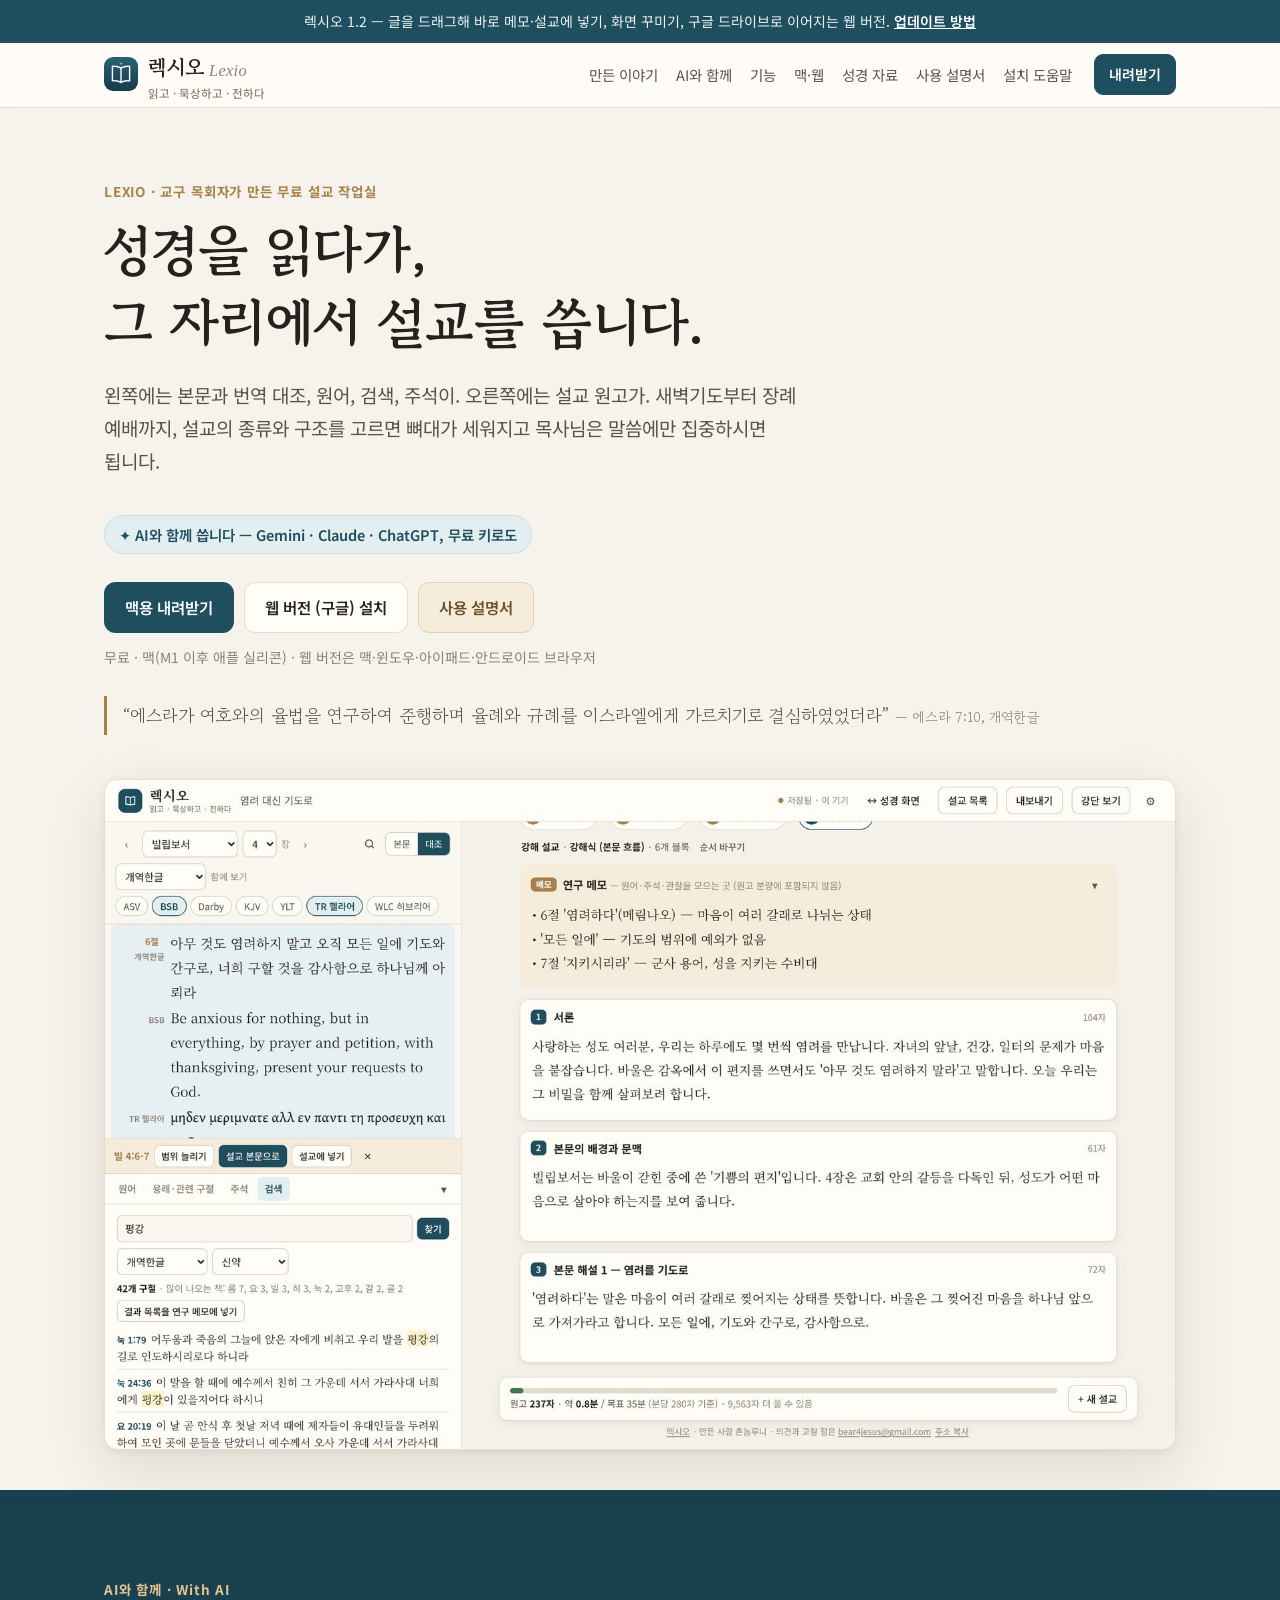
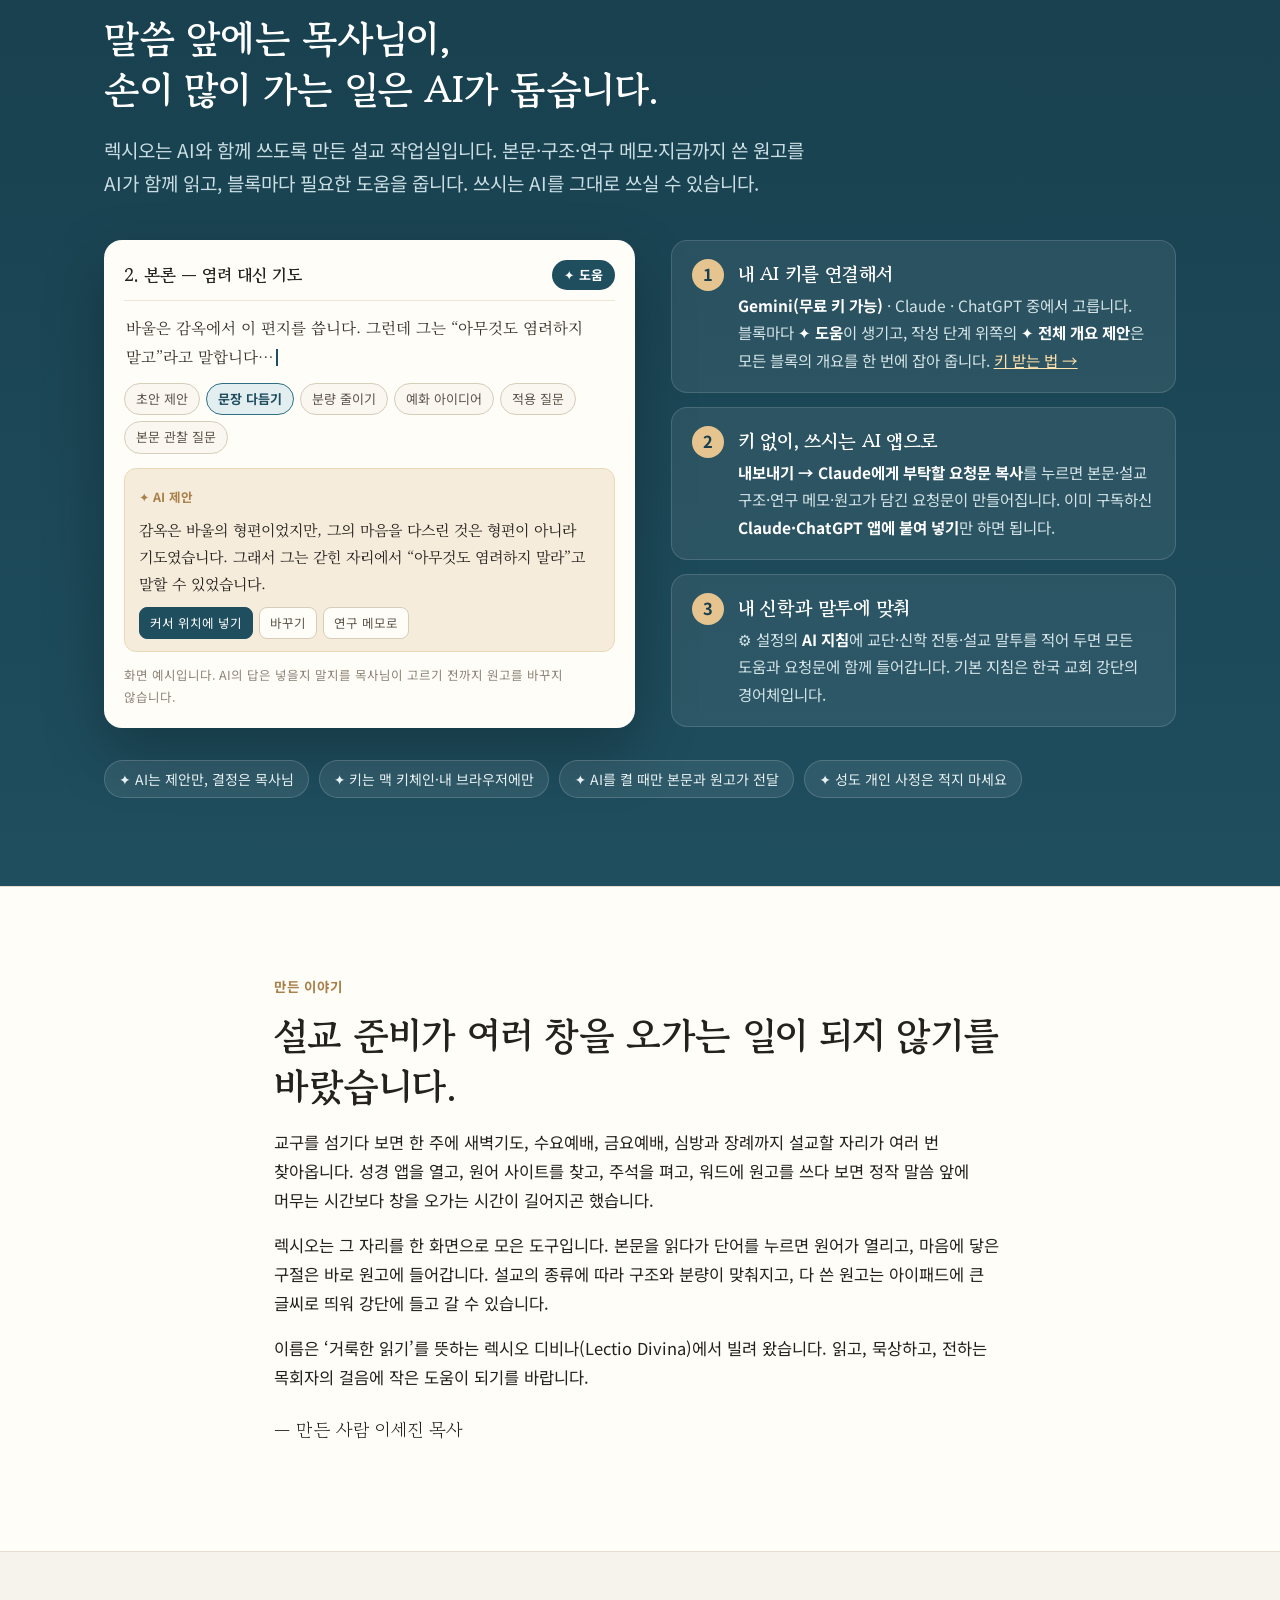
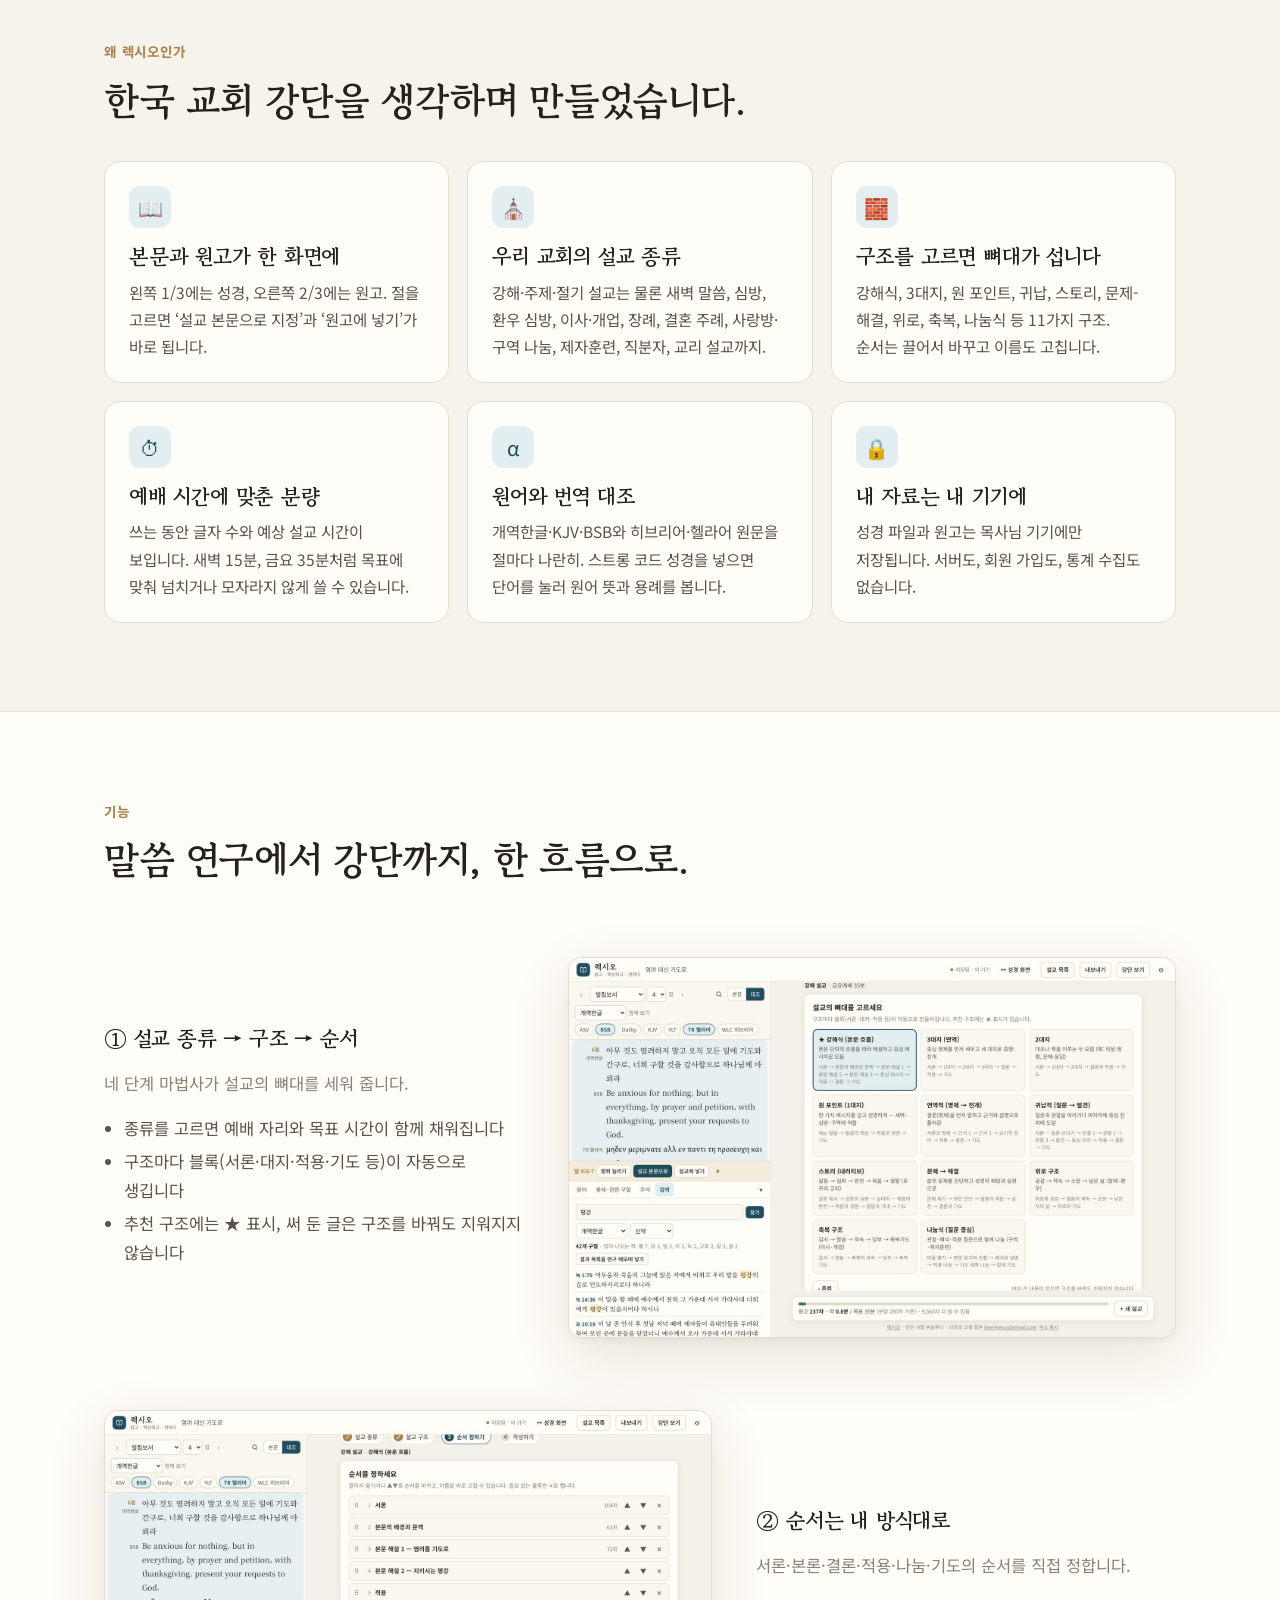
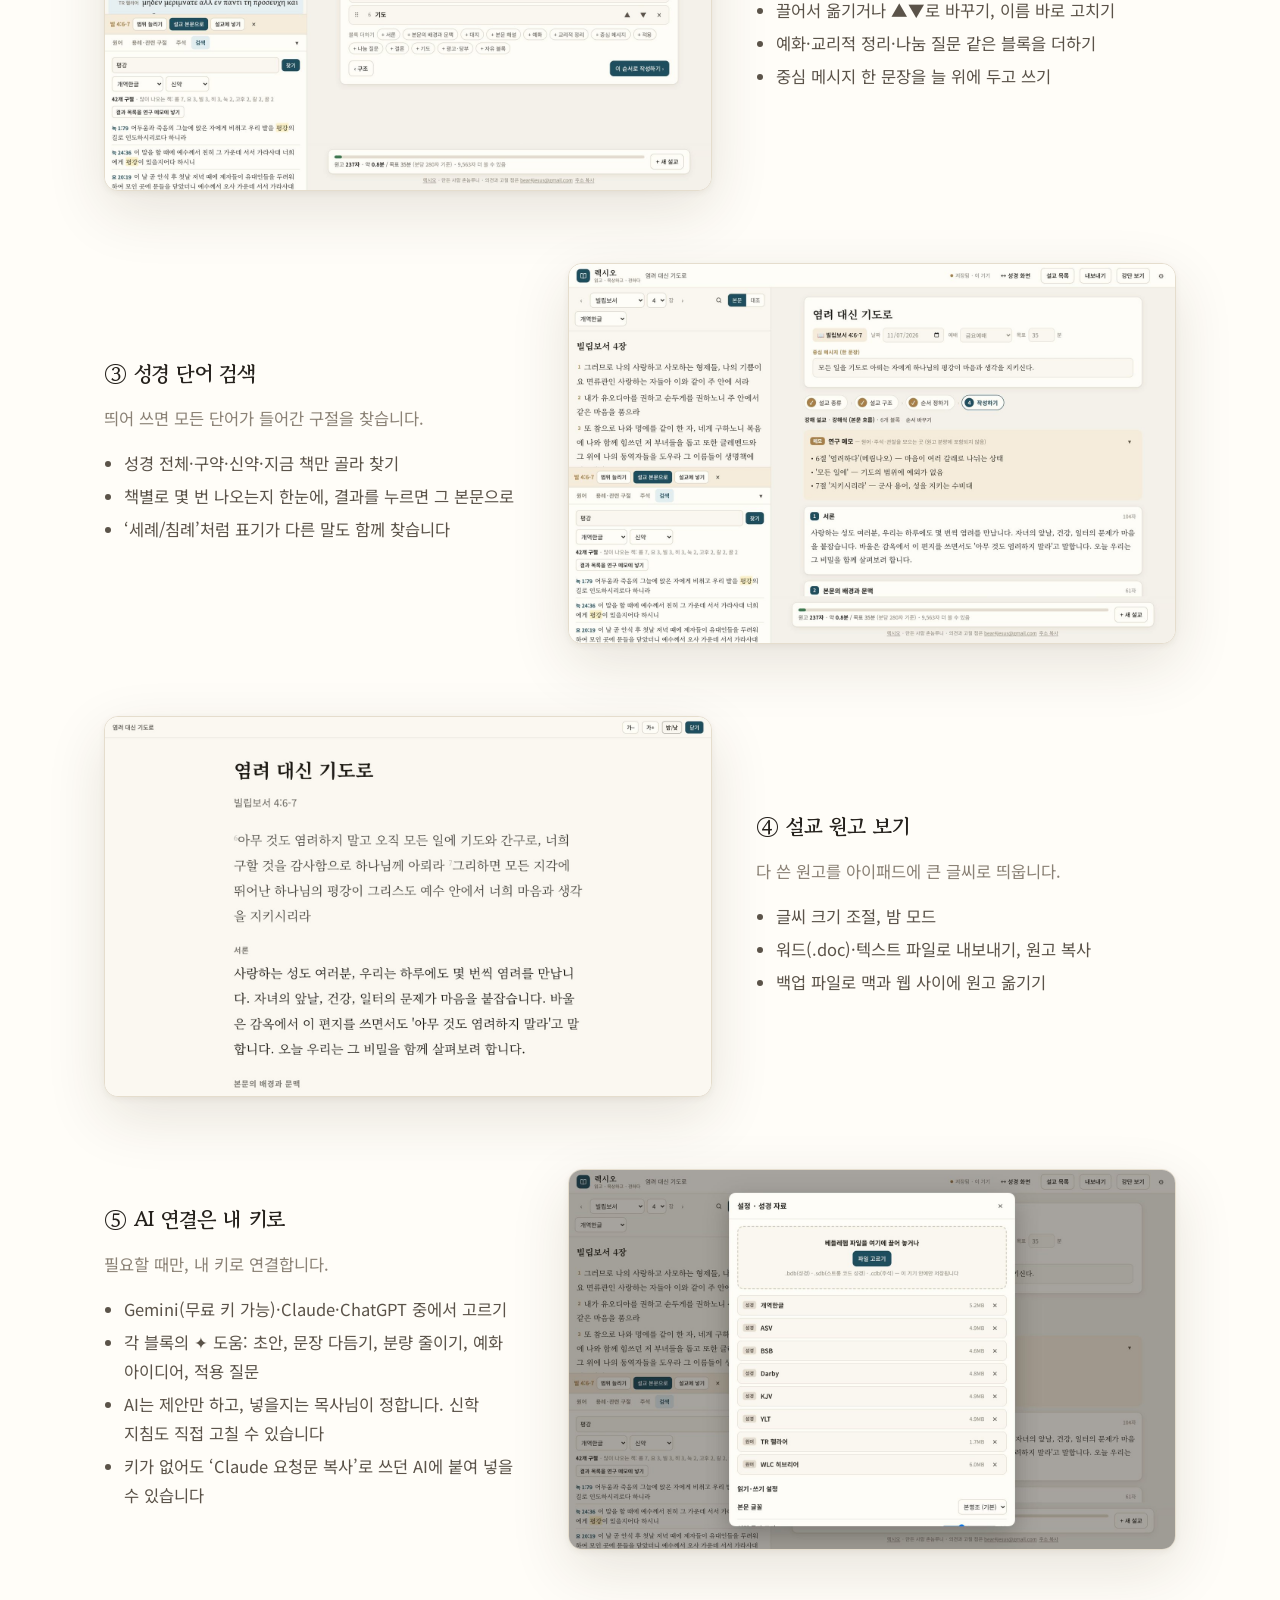
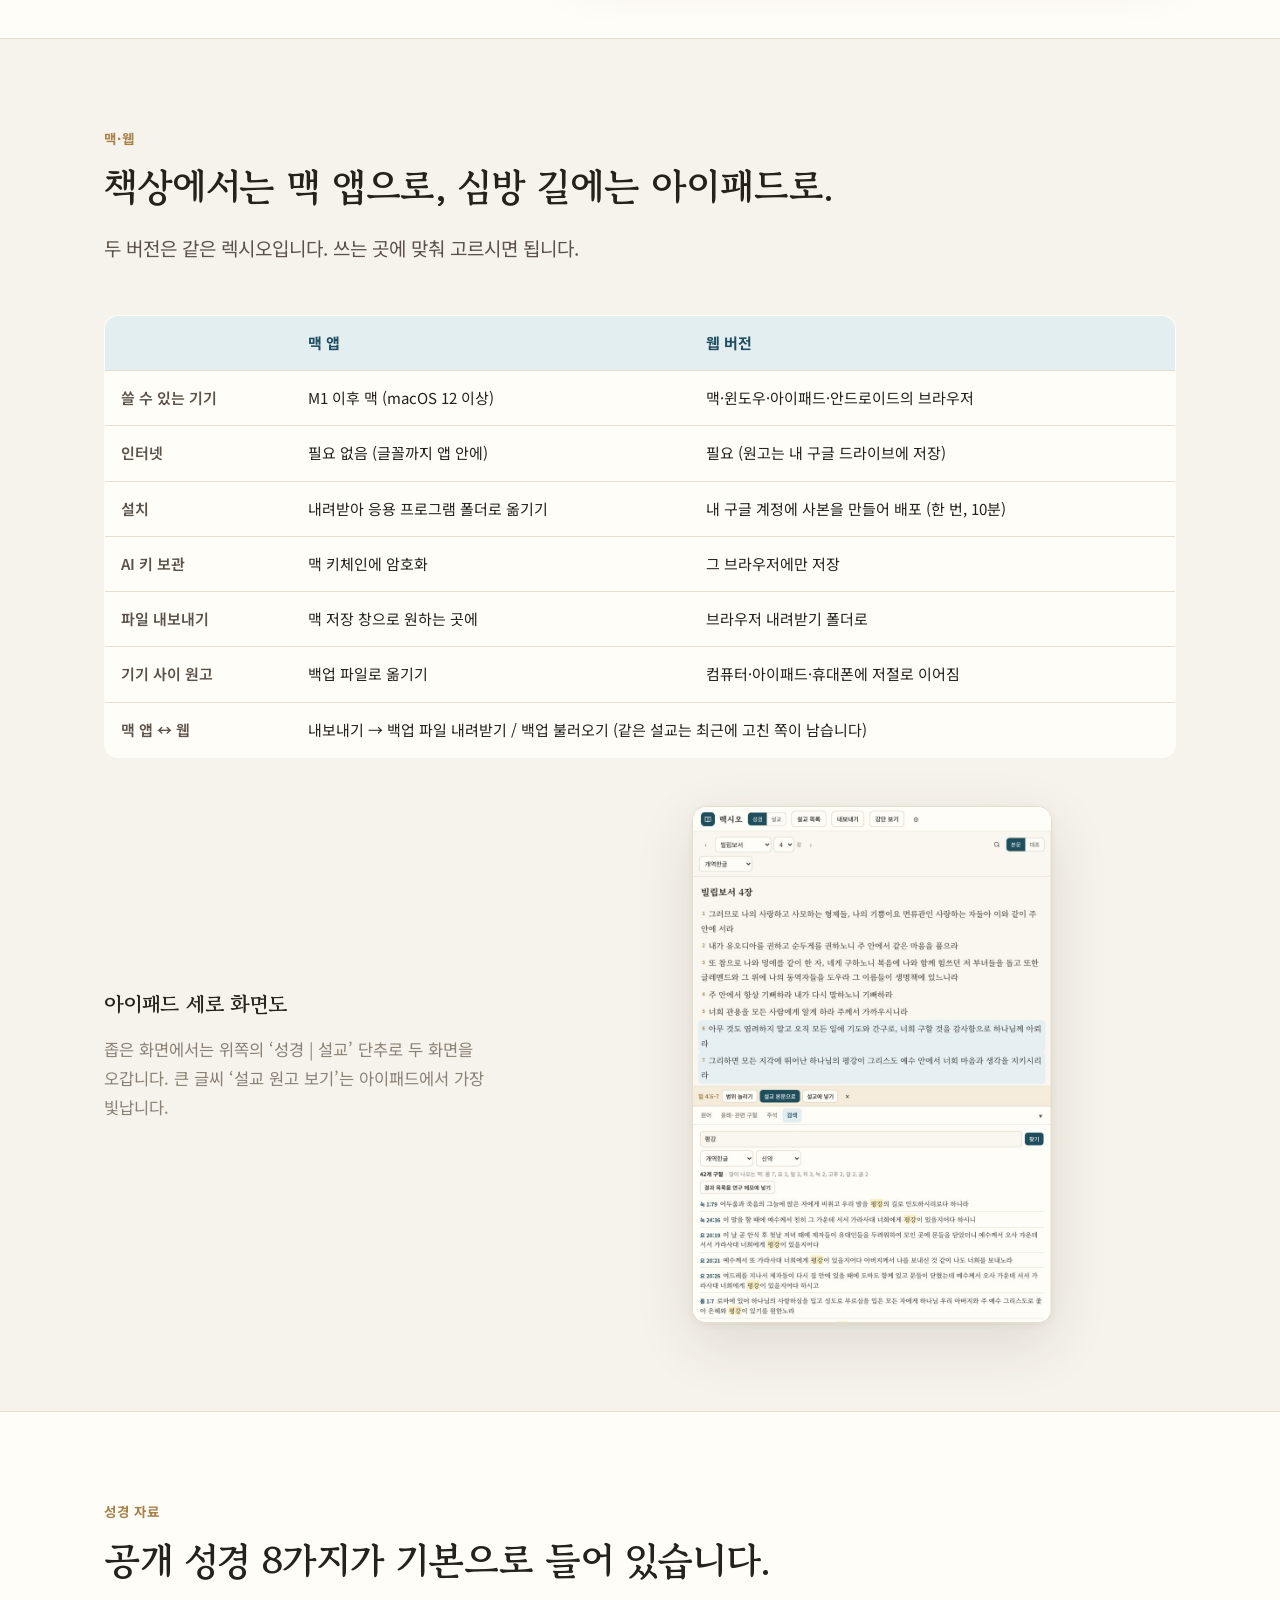
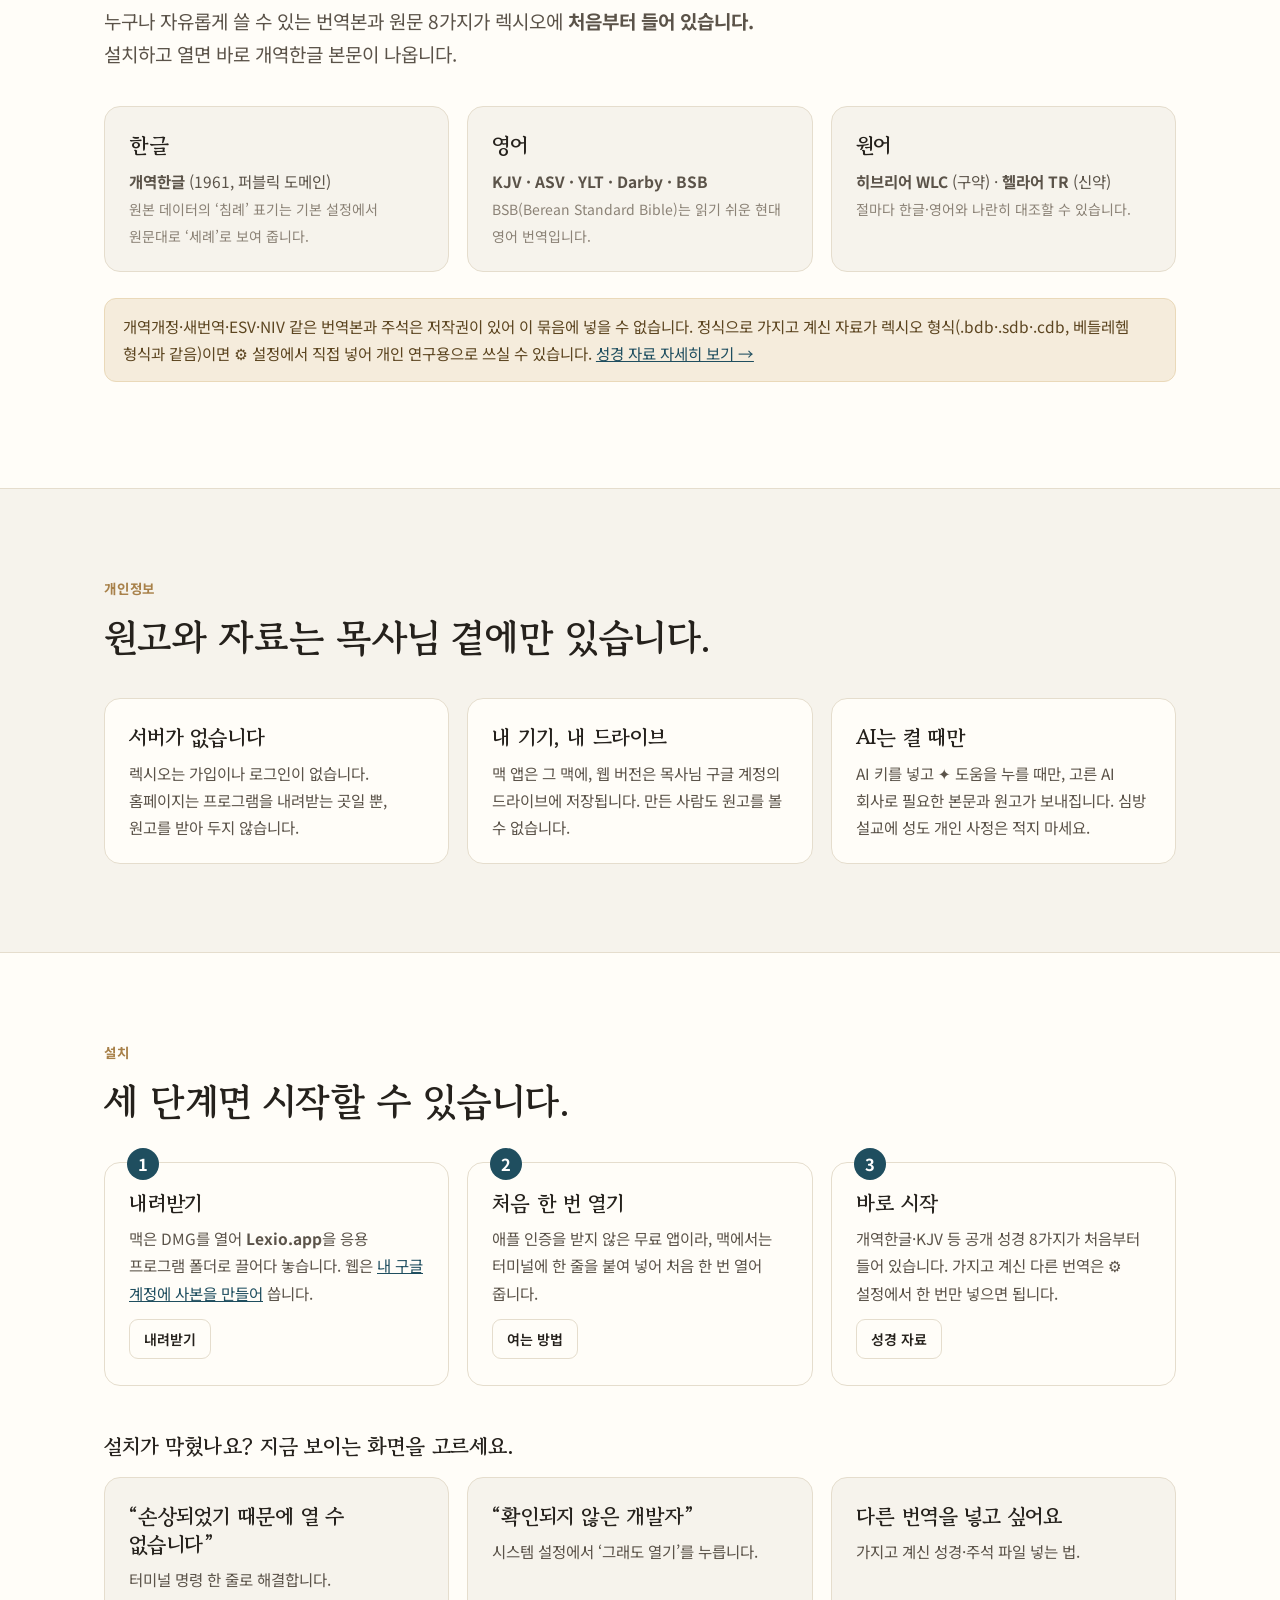
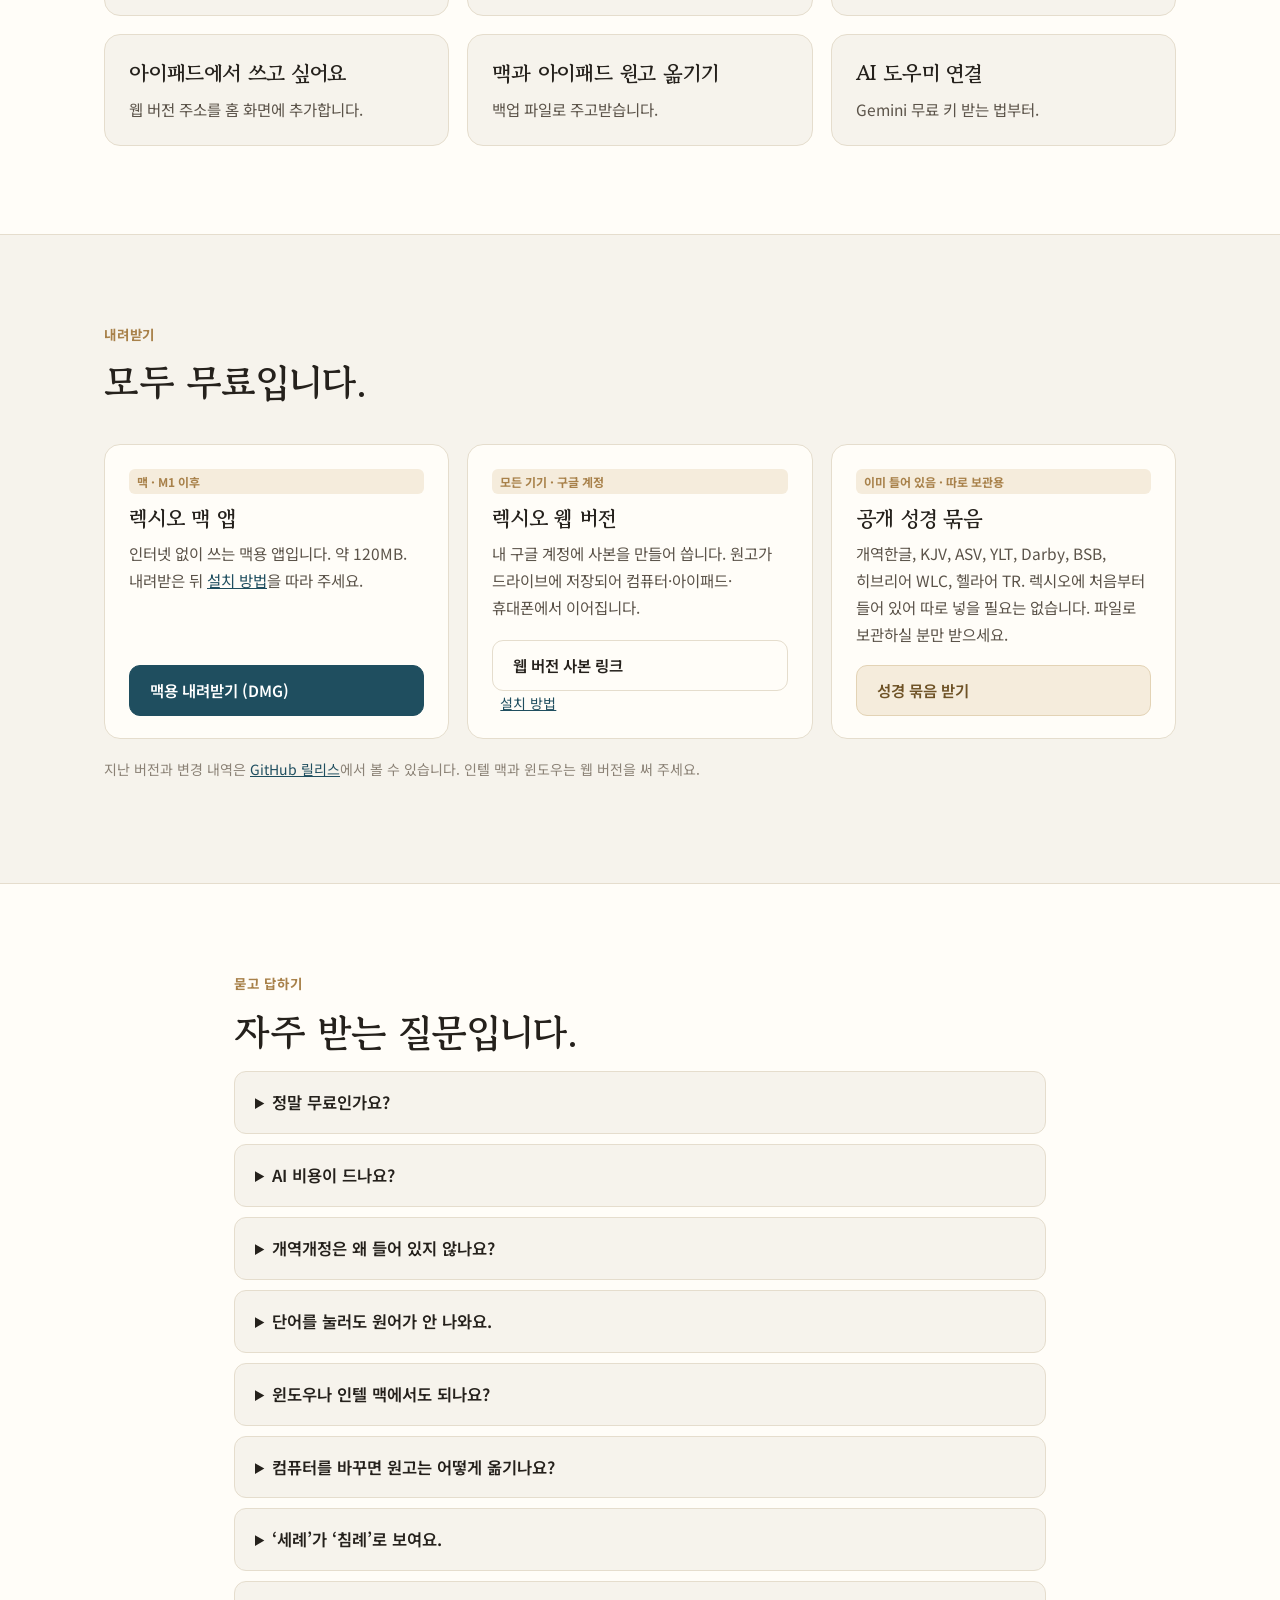
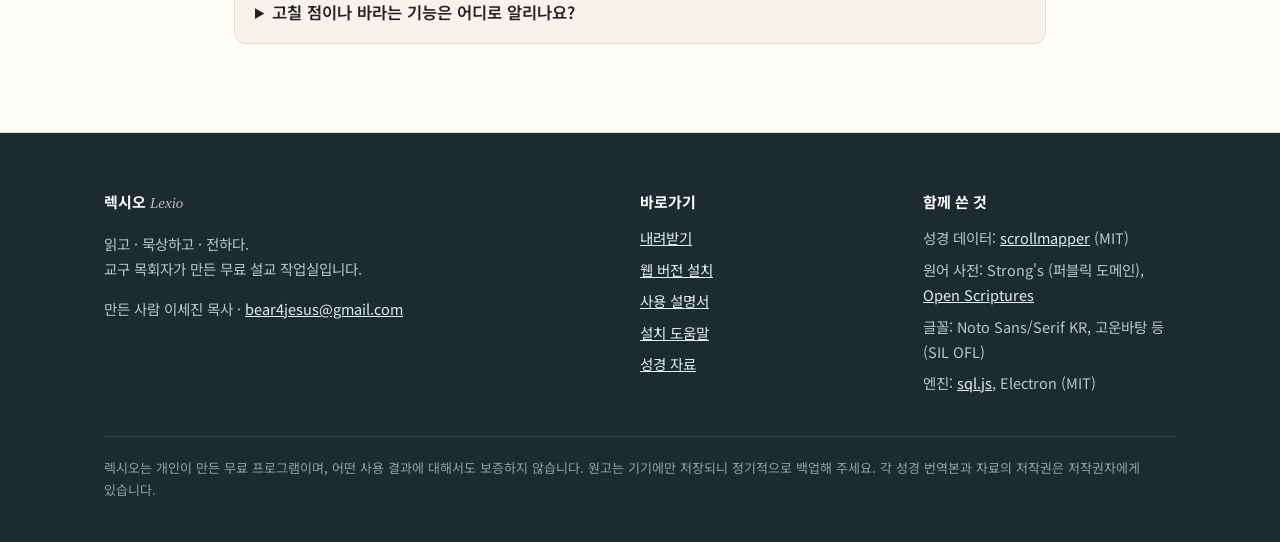
==== index.html @ c7744c56 "Add files via upload" ====
<!DOCTYPE html>
<html lang="ko">
<head>
<meta charset="utf-8">
<meta name="viewport" content="width=device-width, initial-scale=1">
<title>렉시오 Lexio — 성경을 읽다가, 그 자리에서 설교를 씁니다</title>
<meta name="description" content="렉시오(Lexio) — 한국 목회자를 위한 무료 AI 설교 작업실. AI 도우미(Gemini·Claude·ChatGPT)와 함께, 성경 본문·번역 대조·원어·검색 옆에서 설교 종류와 구조를 골라 원고를 씁니다. 맥 앱과 웹 버전.">
<meta name="theme-color" content="#1f4e5f">
<meta property="og:title" content="렉시오 Lexio — AI와 함께 쓰는 설교 작업실">
<meta property="og:description" content="성경을 읽다가, 그 자리에서 설교를 씁니다. 교구 목회자가 만든 무료 설교 준비 도구.">
<meta property="og:image" content="assets/main.jpg">
<link rel="icon" href="assets/favicon.png">
<link rel="apple-touch-icon" href="assets/icon-180.png">
<link rel="preconnect" href="https://fonts.googleapis.com"><link rel="preconnect" href="https://fonts.gstatic.com" crossorigin>
<link href="https://fonts.googleapis.com/css2?family=Noto+Sans+KR:wght@400;500;600;700&family=Gowun+Batang:wght@400;700&family=Noto+Serif+KR:wght@500;700&display=swap" rel="stylesheet">
<link rel="stylesheet" href="style.css">
</head>
<body>
<a class="skip" href="#main">본문으로 건너뛰기</a>
<div class="notice">렉시오 1.2 — 글을 드래그해 바로 메모·설교에 넣기, 화면 꾸미기, 구글 드라이브로 이어지는 웹 버전. <a href="install.html#update">업데이트 방법</a></div>
<header class="top"><div class="wrap">
  <a class="logo" href="#top"><img src="assets/icon.png" alt=""><span>렉시오<span class="en">Lexio</span><small>읽고 · 묵상하고 · 전하다</small></span></a>
  <nav class="menu">
    <a href="#story">만든 이야기</a><a href="#ai">AI와 함께</a><a href="#features">기능</a><a href="#where">맥·웹</a><a href="#bible">성경 자료</a><a href="guide.html">사용 설명서</a><a href="install.html">설치 도움말</a>
  </nav>
  <a class="btn sm primary" href="#download">내려받기</a>
</div></header>

<main id="main">
<section class="hero" id="top"><div class="wrap">
  <div class="eyebrow">LEXIO · 교구 목회자가 만든 무료 설교 작업실</div>
  <h1>성경을 읽다가,<br>그 자리에서 설교를 씁니다.</h1>
  <p class="lead">왼쪽에는 본문과 번역 대조, 원어, 검색, 주석이. 오른쪽에는 설교 원고가. 새벽기도부터 장례 예배까지, 설교의 종류와 구조를 고르면 뼈대가 세워지고 목사님은 말씀에만 집중하시면 됩니다.</p>
  <a class="ai-pill" href="#ai">✦ AI와 함께 씁니다 — Gemini · Claude · ChatGPT, 무료 키로도</a>
  <div class="ctas">
    <a class="btn primary" href="#download">맥용 내려받기</a>
    <a class="btn" href="install.html#web">웹 버전 (구글) 설치</a>
    <a class="btn gold" href="guide.html">사용 설명서</a>
  </div>
  <div class="meta">무료 · 맥(M1 이후 애플 실리콘) · 웹 버전은 맥·윈도우·아이패드·안드로이드 브라우저</div>
  <p class="verse">“에스라가 여호와의 율법을 연구하여 준행하며 율례와 규례를 이스라엘에게 가르치기로 결심하였었더라” <span class="muted small">— 에스라 7:10, 개역한글</span></p>
  <div class="shot"><img src="assets/main.jpg" alt="렉시오 화면: 왼쪽에 빌립보서 4장 개역한글·BSB·헬라어 대조와 검색 결과, 오른쪽에 설교 원고 블록" loading="eager"></div>
</div></section>


<section class="aiband" id="ai"><div class="wrap">
  <div class="eyebrow">AI와 함께 · With AI</div>
  <h2>말씀 앞에는 목사님이,<br>손이 많이 가는 일은 AI가 돕습니다.</h2>
  <p class="lead">렉시오는 AI와 함께 쓰도록 만든 설교 작업실입니다. 본문·구조·연구 메모·지금까지 쓴 원고를 AI가 함께 읽고, 블록마다 필요한 도움을 줍니다. 쓰시는 AI를 그대로 쓰실 수 있습니다.</p>

  <div class="ai-grid">
    <div class="ai-mock" role="img" aria-label="화면 예시: 원고 블록의 ✦ 도움 메뉴와 AI 제안 상자">
      <div class="am-head"><b>2. 본론 — 염려 대신 기도</b><span class="am-help">✦ 도움</span></div>
      <div class="am-text">바울은 감옥에서 이 편지를 씁니다. 그런데 그는 “아무것도 염려하지 말고”라고 말합니다…<span class="am-caret"></span></div>
      <div class="am-chips"><span>초안 제안</span><span class="on">문장 다듬기</span><span>분량 줄이기</span><span>예화 아이디어</span><span>적용 질문</span><span>본문 관찰 질문</span></div>
      <div class="am-answer"><small>✦ AI 제안</small>
        <p>감옥은 바울의 형편이었지만, 그의 마음을 다스린 것은 형편이 아니라 기도였습니다. 그래서 그는 갇힌 자리에서 “아무것도 염려하지 말라”고 말할 수 있었습니다.</p>
        <div class="am-btns"><span class="pri">커서 위치에 넣기</span><span>바꾸기</span><span>연구 메모로</span></div></div>
      <p class="am-note">화면 예시입니다. AI의 답은 넣을지 말지를 목사님이 고르기 전까지 원고를 바꾸지 않습니다.</p>
    </div>
    <div class="ai-ways">
      <div class="ai-way"><span class="num">1</span><div><h3>내 AI 키를 연결해서</h3><p><b>Gemini(무료 키 가능)</b> · Claude · ChatGPT 중에서 고릅니다. 블록마다 <b>✦ 도움</b>이 생기고, 작성 단계 위쪽의 <b>✦ 전체 개요 제안</b>은 모든 블록의 개요를 한 번에 잡아 줍니다. <a href="install.html#ai">키 받는 법 →</a></p></div></div>
      <div class="ai-way"><span class="num">2</span><div><h3>키 없이, 쓰시는 AI 앱으로</h3><p><b>내보내기 → Claude에게 부탁할 요청문 복사</b>를 누르면 본문·설교 구조·연구 메모·원고가 담긴 요청문이 만들어집니다. 이미 구독하신 <b>Claude·ChatGPT 앱에 붙여 넣기</b>만 하면 됩니다.</p></div></div>
      <div class="ai-way"><span class="num">3</span><div><h3>내 신학과 말투에 맞춰</h3><p>⚙ 설정의 <b>AI 지침</b>에 교단·신학 전통·설교 말투를 적어 두면 모든 도움과 요청문에 함께 들어갑니다. 기본 지침은 한국 교회 강단의 경어체입니다.</p></div></div>
    </div>
  </div>
  <div class="ai-rules">
    <span>✦ AI는 제안만, 결정은 목사님</span><span>✦ 키는 맥 키체인·내 브라우저에만</span><span>✦ AI를 켤 때만 본문과 원고가 전달</span><span>✦ 성도 개인 사정은 적지 마세요</span>
  </div>
</div></section>

<section class="alt" id="story"><div class="wrap" style="max-width:780px">
  <div class="eyebrow">만든 이야기</div>
  <h2>설교 준비가 여러 창을 오가는 일이 되지 않기를 바랐습니다.</h2>
  <p>교구를 섬기다 보면 한 주에 새벽기도, 수요예배, 금요예배, 심방과 장례까지 설교할 자리가 여러 번 찾아옵니다. 성경 앱을 열고, 원어 사이트를 찾고, 주석을 펴고, 워드에 원고를 쓰다 보면 정작 말씀 앞에 머무는 시간보다 창을 오가는 시간이 길어지곤 했습니다.</p>
  <p>렉시오는 그 자리를 한 화면으로 모은 도구입니다. 본문을 읽다가 단어를 누르면 원어가 열리고, 마음에 닿은 구절은 바로 원고에 들어갑니다. 설교의 종류에 따라 구조와 분량이 맞춰지고, 다 쓴 원고는 아이패드에 큰 글씨로 띄워 강단에 들고 갈 수 있습니다.</p>
  <p>이름은 ‘거룩한 읽기’를 뜻하는 렉시오 디비나(Lectio Divina)에서 빌려 왔습니다. 읽고, 묵상하고, 전하는 목회자의 걸음에 작은 도움이 되기를 바랍니다.</p>
  <p style="margin-top:22px;font-family:var(--serif);font-size:18px">— 만든 사람 이세진 목사</p>
</div></section>

<section id="why"><div class="wrap">
  <div class="eyebrow">왜 렉시오인가</div>
  <h2>한국 교회 강단을 생각하며 만들었습니다.</h2>
  <div class="grid">
    <div class="card"><div class="ic">📖</div><h3>본문과 원고가 한 화면에</h3><p>왼쪽 1/3에는 성경, 오른쪽 2/3에는 원고. 절을 고르면 ‘설교 본문으로 지정’과 ‘원고에 넣기’가 바로 됩니다.</p></div>
    <div class="card"><div class="ic">⛪</div><h3>우리 교회의 설교 종류</h3><p>강해·주제·절기 설교는 물론 새벽 말씀, 심방, 환우 심방, 이사·개업, 장례, 결혼 주례, 사랑방·구역 나눔, 제자훈련, 직분자, 교리 설교까지.</p></div>
    <div class="card"><div class="ic">🧱</div><h3>구조를 고르면 뼈대가 섭니다</h3><p>강해식, 3대지, 원 포인트, 귀납, 스토리, 문제-해결, 위로, 축복, 나눔식 등 11가지 구조. 순서는 끌어서 바꾸고 이름도 고칩니다.</p></div>
    <div class="card"><div class="ic">⏱</div><h3>예배 시간에 맞춘 분량</h3><p>쓰는 동안 글자 수와 예상 설교 시간이 보입니다. 새벽 15분, 금요 35분처럼 목표에 맞춰 넘치거나 모자라지 않게 쓸 수 있습니다.</p></div>
    <div class="card"><div class="ic">α</div><h3>원어와 번역 대조</h3><p>개역한글·KJV·BSB와 히브리어·헬라어 원문을 절마다 나란히. 스트롱 코드 성경을 넣으면 단어를 눌러 원어 뜻과 용례를 봅니다.</p></div>
    <div class="card"><div class="ic">🔒</div><h3>내 자료는 내 기기에</h3><p>성경 파일과 원고는 목사님 기기에만 저장됩니다. 서버도, 회원 가입도, 통계 수집도 없습니다.</p></div>
  </div>
</div></section>

<section class="alt" id="features"><div class="wrap">
  <div class="eyebrow">기능</div>
  <h2>말씀 연구에서 강단까지, 한 흐름으로.</h2>

  <div class="feature">
    <div class="txt"><h3>① 설교 종류 → 구조 → 순서</h3>
      <p class="muted">네 단계 마법사가 설교의 뼈대를 세워 줍니다.</p>
      <ul><li>종류를 고르면 예배 자리와 목표 시간이 함께 채워집니다</li><li>구조마다 블록(서론·대지·적용·기도 등)이 자동으로 생깁니다</li><li>추천 구조에는 ★ 표시, 써 둔 글은 구조를 바꿔도 지워지지 않습니다</li></ul></div>
    <div class="shot"><img src="assets/wizard.jpg" alt="설교 구조 고르기 화면" loading="lazy"></div>
  </div>

  <div class="feature rev">
    <div class="txt"><h3>② 순서는 내 방식대로</h3>
      <p class="muted">서론·본론·결론·적용·나눔·기도의 순서를 직접 정합니다.</p>
      <ul><li>끌어서 옮기거나 ▲▼로 바꾸기, 이름 바로 고치기</li><li>예화·교리적 정리·나눔 질문 같은 블록을 더하기</li><li>중심 메시지 한 문장을 늘 위에 두고 쓰기</li></ul></div>
    <div class="shot"><img src="assets/order.jpg" alt="설교 순서 정하기 화면" loading="lazy"></div>
  </div>

  <div class="feature">
    <div class="txt"><h3>③ 성경 단어 검색</h3>
      <p class="muted">띄어 쓰면 모든 단어가 들어간 구절을 찾습니다.</p>
      <ul><li>성경 전체·구약·신약·지금 책만 골라 찾기</li><li>책별로 몇 번 나오는지 한눈에, 결과를 누르면 그 본문으로</li><li>‘세례/침례’처럼 표기가 다른 말도 함께 찾습니다</li></ul></div>
    <div class="shot"><img src="assets/search.jpg" alt="성경 단어 검색 결과" loading="lazy"></div>
  </div>

  <div class="feature rev">
    <div class="txt"><h3>④ 설교 원고 보기</h3>
      <p class="muted">다 쓴 원고를 아이패드에 큰 글씨로 띄웁니다.</p>
      <ul><li>글씨 크기 조절, 밤 모드</li><li>워드(.doc)·텍스트 파일로 내보내기, 원고 복사</li><li>백업 파일로 맥과 웹 사이에 원고 옮기기</li></ul></div>
    <div class="shot"><img src="assets/pulpit.jpg" alt="설교 원고 보기 화면" loading="lazy"></div>
  </div>

  <div class="feature">
    <div class="txt"><h3>⑤ AI 연결은 내 키로</h3>
      <p class="muted">필요할 때만, 내 키로 연결합니다.</p>
      <ul><li>Gemini(무료 키 가능)·Claude·ChatGPT 중에서 고르기</li><li>각 블록의 ✦ 도움: 초안, 문장 다듬기, 분량 줄이기, 예화 아이디어, 적용 질문</li><li>AI는 제안만 하고, 넣을지는 목사님이 정합니다. 신학 지침도 직접 고칠 수 있습니다</li><li>키가 없어도 ‘Claude 요청문 복사’로 쓰던 AI에 붙여 넣을 수 있습니다</li></ul></div>
    <div class="shot"><img src="assets/settings.jpg" alt="설정 화면: 세례/침례 표기, AI 연결" loading="lazy"></div>
  </div>
</div></section>

<section id="where"><div class="wrap">
  <div class="eyebrow">맥·웹</div>
  <h2>책상에서는 맥 앱으로, 심방 길에는 아이패드로.</h2>
  <p class="lead">두 버전은 같은 렉시오입니다. 쓰는 곳에 맞춰 고르시면 됩니다.</p>
  <div class="tablewrap"><table class="cmp">
    <thead><tr><th></th><th>맥 앱</th><th>웹 버전</th></tr></thead>
    <tbody>
      <tr><td>쓸 수 있는 기기</td><td>M1 이후 맥 (macOS 12 이상)</td><td>맥·윈도우·아이패드·안드로이드의 브라우저</td></tr>
      <tr><td>인터넷</td><td>필요 없음 (글꼴까지 앱 안에)</td><td>필요 (원고는 내 구글 드라이브에 저장)</td></tr>
      <tr><td>설치</td><td>내려받아 응용 프로그램 폴더로 옮기기</td><td>내 구글 계정에 사본을 만들어 배포 (한 번, 10분)</td></tr>
      <tr><td>AI 키 보관</td><td>맥 키체인에 암호화</td><td>그 브라우저에만 저장</td></tr>
      <tr><td>파일 내보내기</td><td>맥 저장 창으로 원하는 곳에</td><td>브라우저 내려받기 폴더로</td></tr>
      <tr><td>기기 사이 원고</td><td>백업 파일로 옮기기</td><td>컴퓨터·아이패드·휴대폰에 저절로 이어짐</td></tr>
      <tr><td>맥 앱 ↔ 웹</td><td colspan="2">내보내기 → 백업 파일 내려받기 / 백업 불러오기 (같은 설교는 최근에 고친 쪽이 남습니다)</td></tr>
    </tbody>
  </table></div>
  <div class="feature" style="margin-top:48px">
    <div class="txt"><h3>아이패드 세로 화면도</h3><p class="muted">좁은 화면에서는 위쪽의 ‘성경 | 설교’ 단추로 두 화면을 오갑니다. 큰 글씨 ‘설교 원고 보기’는 아이패드에서 가장 빛납니다.</p></div>
    <div class="shot" style="max-width:360px;justify-self:center"><img src="assets/ipad.jpg" alt="아이패드 세로 화면" loading="lazy"></div>
  </div>
</div></section>

<section class="alt" id="bible"><div class="wrap">
  <div class="eyebrow">성경 자료</div>
  <h2>공개 성경 8가지가 기본으로 들어 있습니다.</h2>
  <p class="lead">누구나 자유롭게 쓸 수 있는 번역본과 원문 8가지가 렉시오에 <b>처음부터 들어 있습니다.</b> 설치하고 열면 바로 개역한글 본문이 나옵니다.</p>
  <div class="grid">
    <div class="card"><h3>한글</h3><p><b>개역한글</b> (1961, 퍼블릭 도메인)<br><span class="small muted">원본 데이터의 ‘침례’ 표기는 기본 설정에서 원문대로 ‘세례’로 보여 줍니다.</span></p></div>
    <div class="card"><h3>영어</h3><p><b>KJV · ASV · YLT · Darby · BSB</b><br><span class="small muted">BSB(Berean Standard Bible)는 읽기 쉬운 현대 영어 번역입니다.</span></p></div>
    <div class="card"><h3>원어</h3><p><b>히브리어 WLC</b> (구약) · <b>헬라어 TR</b> (신약)<br><span class="small muted">절마다 한글·영어와 나란히 대조할 수 있습니다.</span></p></div>
  </div>
  <div class="box" style="margin-top:26px">개역개정·새번역·ESV·NIV 같은 번역본과 주석은 저작권이 있어 이 묶음에 넣을 수 없습니다. 정식으로 가지고 계신 자료가 렉시오 형식(.bdb·.sdb·.cdb, 베들레헴 형식과 같음)이면 ⚙︎ 설정에서 직접 넣어 개인 연구용으로 쓰실 수 있습니다. <a href="bible.html">성경 자료 자세히 보기 →</a></div>
</div></section>

<section id="privacy"><div class="wrap">
  <div class="eyebrow">개인정보</div>
  <h2>원고와 자료는 목사님 곁에만 있습니다.</h2>
  <div class="grid">
    <div class="card"><h3>서버가 없습니다</h3><p>렉시오는 가입이나 로그인이 없습니다. 홈페이지는 프로그램을 내려받는 곳일 뿐, 원고를 받아 두지 않습니다.</p></div>
    <div class="card"><h3>내 기기, 내 드라이브</h3><p>맥 앱은 그 맥에, 웹 버전은 목사님 구글 계정의 드라이브에 저장됩니다. 만든 사람도 원고를 볼 수 없습니다.</p></div>
    <div class="card"><h3>AI는 켤 때만</h3><p>AI 키를 넣고 ✦ 도움을 누를 때만, 고른 AI 회사로 필요한 본문과 원고가 보내집니다. 심방 설교에 성도 개인 사정은 적지 마세요.</p></div>
  </div>
</div></section>

<section class="alt" id="install"><div class="wrap">
  <div class="eyebrow">설치</div>
  <h2>세 단계면 시작할 수 있습니다.</h2>
  <div class="steps">
    <div class="step"><h3>내려받기</h3><p>맥은 DMG를 열어 <b>Lexio.app</b>을 응용 프로그램 폴더로 끌어다 놓습니다. 웹은 <a href="install.html#web">내 구글 계정에 사본을 만들어</a> 씁니다.</p><a class="btn sm" href="#download">내려받기</a></div>
    <div class="step"><h3>처음 한 번 열기</h3><p>애플 인증을 받지 않은 무료 앱이라, 맥에서는 터미널에 한 줄을 붙여 넣어 처음 한 번 열어 줍니다.</p><a class="btn sm" href="install.html#mac-open">여는 방법</a></div>
    <div class="step"><h3>바로 시작</h3><p>개역한글·KJV 등 공개 성경 8가지가 처음부터 들어 있습니다. 가지고 계신 다른 번역은 ⚙ 설정에서 한 번만 넣으면 됩니다.</p><a class="btn sm" href="install.html#first">성경 자료</a></div>
  </div>
  <h3 style="margin-top:46px">설치가 막혔나요? 지금 보이는 화면을 고르세요.</h3>
  <div class="grid" style="margin-top:16px">
    <a class="card" href="install.html#mac-damaged" style="text-decoration:none;color:inherit"><h3>“손상되었기 때문에 열 수 없습니다”</h3><p>터미널 명령 한 줄로 해결합니다.</p></a>
    <a class="card" href="install.html#mac-open" style="text-decoration:none;color:inherit"><h3>“확인되지 않은 개발자”</h3><p>시스템 설정에서 ‘그래도 열기’를 누릅니다.</p></a>
    <a class="card" href="install.html#first" style="text-decoration:none;color:inherit"><h3>다른 번역을 넣고 싶어요</h3><p>가지고 계신 성경·주석 파일 넣는 법.</p></a>
    <a class="card" href="install.html#ipad" style="text-decoration:none;color:inherit"><h3>아이패드에서 쓰고 싶어요</h3><p>웹 버전 주소를 홈 화면에 추가합니다.</p></a>
    <a class="card" href="install.html#move" style="text-decoration:none;color:inherit"><h3>맥과 아이패드 원고 옮기기</h3><p>백업 파일로 주고받습니다.</p></a>
    <a class="card" href="install.html#ai" style="text-decoration:none;color:inherit"><h3>AI 도우미 연결</h3><p>Gemini 무료 키 받는 법부터.</p></a>
  </div>
</div></section>

<section id="download"><div class="wrap">
  <div class="eyebrow">내려받기</div>
  <h2>모두 무료입니다.</h2>
  <div class="dl">
    <div class="card"><span class="tag">맥 · M1 이후</span><h3>렉시오 맥 앱</h3><p>인터넷 없이 쓰는 맥용 앱입니다. 약 120MB. 내려받은 뒤 <a href="install.html#mac">설치 방법</a>을 따라 주세요.</p><a class="btn primary" href="https://github.com/shepherdsdesk/lexio/releases/latest/download/Lexio-AppleSilicon.dmg">맥용 내려받기 (DMG)</a></div>
    <div class="card"><span class="tag">모든 기기 · 구글 계정</span><h3>렉시오 웹 버전</h3><p>내 구글 계정에 사본을 만들어 씁니다. 원고가 드라이브에 저장되어 컴퓨터·아이패드·휴대폰에서 이어집니다.</p><a class="btn" href="#" data-link="webcopy">웹 버전 사본 링크</a> <a class="small" href="install.html#web" style="margin-left:8px">설치 방법</a></div>
    <div class="card"><span class="tag">이미 들어 있음 · 따로 보관용</span><h3>공개 성경 묶음</h3><p>개역한글, KJV, ASV, YLT, Darby, BSB, 히브리어 WLC, 헬라어 TR. 렉시오에 처음부터 들어 있어 따로 넣을 필요는 없습니다. 파일로 보관하실 분만 받으세요.</p><a class="btn gold" href="https://github.com/shepherdsdesk/lexio/releases/latest/download/Lexio-bible-pack.zip">성경 묶음 받기</a></div>
  </div>
  <p class="small muted" style="margin-top:18px">지난 버전과 변경 내역은 <a href="https://github.com/shepherdsdesk/lexio/releases">GitHub 릴리스</a>에서 볼 수 있습니다. 인텔 맥과 윈도우는 웹 버전을 써 주세요.</p>
</div></section>

<section class="alt" id="faq"><div class="wrap" style="max-width:860px">
  <div class="eyebrow">묻고 답하기</div>
  <h2>자주 받는 질문입니다.</h2>
  <details><summary>정말 무료인가요?</summary><p>네. 렉시오와 공개 성경 묶음은 모두 무료입니다. AI 도우미는 선택이며, 유료 AI(Claude·ChatGPT)의 키를 넣으면 그 회사에 쓴 만큼 요금이 나갑니다. Gemini는 무료 키로도 쓸 수 있습니다.</p></details>
  <details><summary>AI 비용이 드나요?</summary><p>렉시오는 무료이고, AI는 고르시는 대로입니다. 구글 <b>Gemini는 무료 키</b>로 쓸 수 있고, Claude·ChatGPT 키는 그 회사에 쓴 만큼 요금이 나갑니다. 키 없이 <b>요청문 복사</b>로 이미 쓰시는 AI 앱(Claude·ChatGPT 구독)에 붙여 넣으셔도 됩니다.</p></details>
  <details><summary>개역개정은 왜 들어 있지 않나요?</summary><p>개역개정·새번역은 대한성서공회가 저작권을 가지고 있어 허락 없이 함께 나눌 수 없습니다. 정식으로 가진 자료가 렉시오 형식이면 직접 넣어 개인 연구용으로 쓰실 수 있습니다. 자세한 내용은 <a href="bible.html">성경 자료</a>를 보세요.</p></details>
  <details><summary>단어를 눌러도 원어가 안 나와요.</summary><p>단어별 원어 연결은 스트롱 코드가 달린 성경 파일(.sdb)이 있어야 됩니다. 공개 묶음에는 아직 들어 있지 않아, 대신 ‘대조’ 보기로 히브리어·헬라어 원문을 절마다 함께 볼 수 있습니다.</p></details>
  <details><summary>윈도우나 인텔 맥에서도 되나요?</summary><p>맥 앱은 M1 이후(애플 실리콘) 맥 전용입니다. 윈도우와 인텔 맥에서는 웹 버전을 크롬이나 엣지로 열어 쓰시면 됩니다.</p></details>
  <details><summary>컴퓨터를 바꾸면 원고는 어떻게 옮기나요?</summary><p>내보내기 → ‘백업 파일 내려받기’로 모든 설교를 파일 하나로 받고, 새 기기에서 ‘백업 불러오기’를 누르면 됩니다. 정기적으로 백업해 두시길 권합니다.</p></details>
  <details><summary>‘세례’가 ‘침례’로 보여요.</summary><p>일부 성경 데이터에 ‘침례’로 적혀 있습니다. ⚙︎ 설정의 ‘세례 / 침례 표기’가 ‘세례 (원문대로)’이면 개역한글·개역개정 등을 원문 표기로 보여 줍니다. 킹흠정역처럼 원래 ‘침례’를 쓰는 번역은 그대로 둡니다.</p></details>
  <details><summary>고칠 점이나 바라는 기능은 어디로 알리나요?</summary><p><a href="mailto:bear4jesus@gmail.com">bear4jesus@gmail.com</a>으로 보내 주세요. 화면 사진을 함께 보내 주시면 큰 도움이 됩니다.</p></details>
</div></section>
</main>

<footer><div class="wrap">
  <div class="cols">
    <div><h4>렉시오 <span style="font-family:Georgia,serif;font-style:italic;font-weight:400;opacity:.7">Lexio</span></h4><p>읽고 · 묵상하고 · 전하다.<br>교구 목회자가 만든 무료 설교 작업실입니다.</p><p>만든 사람 이세진 목사 · <a href="mailto:bear4jesus@gmail.com">bear4jesus@gmail.com</a></p></div>
    <div><h4>바로가기</h4><ul><li><a href="#download">내려받기</a></li><li><a href="install.html#web">웹 버전 설치</a></li><li><a href="guide.html">사용 설명서</a></li><li><a href="install.html">설치 도움말</a></li><li><a href="bible.html">성경 자료</a></li></ul></div>
    <div><h4>함께 쓴 것</h4><ul><li>성경 데이터: <a href="https://github.com/scrollmapper/bible_databases">scrollmapper</a> (MIT)</li><li>원어 사전: Strong's (퍼블릭 도메인), <a href="https://github.com/openscriptures/strongs">Open Scriptures</a></li><li>글꼴: Noto Sans/Serif KR, 고운바탕 등 (SIL OFL)</li><li>엔진: <a href="https://github.com/sql-js/sql.js">sql.js</a>, Electron (MIT)</li></ul></div>
  </div>
  <div class="fine">렉시오는 개인이 만든 무료 프로그램이며, 어떤 사용 결과에 대해서도 보증하지 않습니다. 원고는 기기에만 저장되니 정기적으로 백업해 주세요. 각 성경 번역본과 자료의 저작권은 저작권자에게 있습니다.</div>
</div></footer>
<script src="config.js"></script>
</body>
</html>
---- style.css ----
/* 렉시오 홈페이지 공통 스타일 */
:root{
  --bg:#f6f3ec; --paper:#fffdf8; --ink:#25211c; --ink2:#5b5349; --ink3:#8b8276;
  --line:#e5ddcd; --accent:#1f4e5f; --accent2:#2f6f84; --accentSoft:#e3eef1;
  --gold:#a8814a; --goldSoft:#f5ecdc;
  --sans:'Noto Sans KR',system-ui,-apple-system,sans-serif;
  --serif:'Gowun Batang','Noto Serif KR',serif;
  --w:1120px;
}
*{box-sizing:border-box}
html{scroll-behavior:smooth;scroll-padding-top:72px}
body{margin:0;background:var(--bg);color:var(--ink);font-family:var(--sans);font-size:16.5px;line-height:1.75;-webkit-font-smoothing:antialiased;word-break:keep-all}
a{color:var(--accent)}
img{max-width:100%;display:block}
.skip{position:absolute;left:-999px}.skip:focus{left:12px;top:12px;z-index:99;background:#fff;padding:8px 12px}
.wrap{max-width:var(--w);margin:0 auto;padding:0 24px}

/* 상단 */
header.top{position:sticky;top:0;z-index:50;background:rgba(255,253,248,.92);backdrop-filter:blur(10px);border-bottom:1px solid var(--line)}
header.top .wrap{display:flex;align-items:center;gap:22px;height:64px}
.logo{display:flex;align-items:center;gap:10px;text-decoration:none;color:var(--ink);font-family:var(--serif);font-weight:700;font-size:21px}
.logo img{width:34px;height:34px;border-radius:9px}
.logo small{font-family:var(--sans);font-size:11.5px;font-weight:500;color:var(--ink3);display:block;line-height:1.1;margin-top:1px}
nav.menu{display:flex;gap:18px;margin-left:auto;font-size:14.5px}
nav.menu a{color:var(--ink2);text-decoration:none}
nav.menu a:hover,nav.menu a.on{color:var(--accent)}
.btn{display:inline-flex;align-items:center;gap:8px;border-radius:11px;padding:11px 20px;font-weight:600;font-size:15.5px;text-decoration:none;border:1px solid var(--line);background:var(--paper);color:var(--ink);transition:all .15s;white-space:nowrap}
.btn:hover{border-color:var(--ink3)}
.btn.primary{background:var(--accent);border-color:var(--accent);color:#fff}
.btn.primary:hover{background:var(--accent2)}
.btn.gold{background:var(--goldSoft);border-color:#e3d3b5;color:#6e5226}
.btn.sm{padding:7px 14px;font-size:14px;border-radius:9px}
@media(max-width:900px){nav.menu{display:none}.top .btn.sm{margin-left:auto}}

/* 섹션 */
section{padding:88px 0}
section.alt{background:var(--paper);border-top:1px solid var(--line);border-bottom:1px solid var(--line)}
.eyebrow{font-size:13.5px;font-weight:700;color:var(--gold);letter-spacing:.06em;margin-bottom:10px}
h1,h2,h3{font-family:var(--serif);letter-spacing:-.01em;line-height:1.35}
h1{font-size:clamp(34px,5vw,54px);margin:0 0 18px}
h2{font-size:clamp(27px,3.4vw,38px);margin:0 0 14px}
h3{font-size:21px;margin:0 0 8px}
.lead{font-size:19px;color:var(--ink2);max-width:700px}
.muted{color:var(--ink3)}
.small{font-size:14px}

/* 공지 */
.notice{background:var(--accent);color:#e9f3f5;font-size:14px;text-align:center;padding:9px 16px}
.notice a{color:#fff;font-weight:600}

/* 히어로 */
.hero{padding:72px 0 40px}
.hero .ctas{display:flex;gap:10px;flex-wrap:wrap;margin:28px 0 12px}
.hero .meta{font-size:14px;color:var(--ink3)}
.shot{border-radius:14px;border:1px solid var(--line);box-shadow:0 2px 6px rgba(60,45,20,.06),0 20px 60px rgba(60,45,20,.12);overflow:hidden;background:#fff}
.hero .shot{margin-top:44px}
.verse{font-family:var(--serif);font-size:18px;color:var(--ink2);border-left:3px solid var(--gold);padding:4px 0 4px 16px;margin:26px 0 0}

/* 카드 */
.grid{display:grid;gap:18px;grid-template-columns:repeat(auto-fill,minmax(300px,1fr));margin-top:36px}
.card{background:var(--paper);border:1px solid var(--line);border-radius:16px;padding:24px 24px 22px}
section.alt .card{background:var(--bg)}
.card .ic{width:42px;height:42px;border-radius:11px;background:var(--accentSoft);color:var(--accent);display:grid;place-items:center;font-size:20px;margin-bottom:14px}
.card p{margin:0;color:var(--ink2);font-size:15.5px}

/* 기능 줄 */
.feature{display:grid;grid-template-columns:1fr 1.45fr;gap:44px;align-items:center;margin-top:72px}
.feature.rev{grid-template-columns:1.45fr 1fr}
.feature.rev .txt{order:2}
.feature ul{padding-left:20px;color:var(--ink2);margin:12px 0 0}
.feature li{margin:4px 0}
@media(max-width:900px){.feature,.feature.rev{grid-template-columns:1fr;gap:22px}.feature.rev .txt{order:0}}

/* 표 */
table.cmp{width:100%;border-collapse:collapse;margin-top:32px;background:var(--paper);border-radius:14px;overflow:hidden;border:1px solid var(--line);font-size:15px}
.cmp th,.cmp td{padding:14px 16px;border-bottom:1px solid var(--line);text-align:left;vertical-align:top}
.cmp thead th{background:var(--accentSoft);color:var(--accent);font-size:15px}
.cmp td:first-child{font-weight:600;color:var(--ink2);white-space:nowrap}
.tablewrap{overflow-x:auto}

/* 단계 */
.steps{display:grid;grid-template-columns:repeat(3,1fr);gap:18px;margin-top:36px;counter-reset:s}
.step{background:var(--paper);border:1px solid var(--line);border-radius:16px;padding:26px 24px;position:relative}
.step:before{counter-increment:s;content:counter(s);position:absolute;top:-15px;left:22px;width:32px;height:32px;border-radius:50%;background:var(--accent);color:#fff;font-weight:700;display:grid;place-items:center}
.step p{color:var(--ink2);font-size:15.5px;margin:6px 0 12px}
@media(max-width:900px){.steps{grid-template-columns:1fr}}

/* 내려받기 */
.dl{display:grid;grid-template-columns:repeat(3,1fr);gap:18px;margin-top:36px}
.dl .card{display:flex;flex-direction:column}
.dl .card p{flex:1;margin-bottom:16px}
.dl .tag{display:inline-block;font-size:12px;font-weight:700;color:var(--gold);background:var(--goldSoft);border-radius:6px;padding:2px 8px;margin-bottom:10px}
@media(max-width:900px){.dl{grid-template-columns:1fr}}

/* 묻고 답하기 */
details{background:var(--paper);border:1px solid var(--line);border-radius:12px;padding:16px 20px;margin-top:10px}
section.alt details{background:var(--bg)}
summary{cursor:pointer;font-weight:600;font-size:16.5px}
details p,details ul{color:var(--ink2);margin:10px 0 0}

/* 문서 페이지 */
.doc{display:grid;grid-template-columns:240px minmax(0,1fr);gap:44px;padding-top:48px;padding-bottom:90px}
.toc{position:sticky;top:88px;align-self:start;font-size:14.5px}
.toc b{display:block;margin-bottom:8px;color:var(--ink3);font-size:13px}
.toc a{display:block;color:var(--ink2);text-decoration:none;padding:5px 0 5px 12px;border-left:2px solid var(--line)}
.toc a:hover{color:var(--accent);border-color:var(--accent)}
.doc article h2{font-size:28px;margin-top:56px;padding-top:8px}
.doc article h2:first-child{margin-top:0}
.doc article h3{font-size:19px;margin-top:30px}
.doc article p,.doc article li{color:var(--ink2)}
.doc article ol,.doc article ul{padding-left:22px}
.doc article li{margin:6px 0}
.doc .shot{margin:20px 0 8px}
.box{background:var(--goldSoft);border:1px solid #ead9b9;border-radius:12px;padding:14px 18px;margin:18px 0;color:#5c4520;font-size:15.5px}
.box.info{background:var(--accentSoft);border-color:#c9dde3;color:#1d4351}
code,kbd{font-family:ui-monospace,SFMono-Regular,Menlo,monospace;font-size:.88em;background:#efe9dc;border-radius:6px;padding:2px 6px;color:#3c342a}
pre{background:#2b2620;color:#f4ecdc;border-radius:12px;padding:16px 18px;overflow-x:auto;font-size:14px;line-height:1.6}
pre code{background:none;color:inherit;padding:0}
.copy{float:right;margin:-4px -4px 0 0;font-size:12.5px;border:1px solid #6b604f;background:#3a332b;color:#f4ecdc;border-radius:7px;padding:3px 10px;cursor:pointer}
@media(max-width:900px){.doc{grid-template-columns:minmax(0,1fr)}.toc{position:static}}

/* 푸터 */
footer{background:#1d2a2f;color:#b9c6ca;padding:56px 0 40px;font-size:14.5px}
footer a{color:#e3eef1}
footer .cols{display:grid;grid-template-columns:2fr 1fr 1fr;gap:30px}
footer h4{color:#fff;margin:0 0 10px;font-size:15px}
footer ul{list-style:none;padding:0;margin:0}
footer li{margin:6px 0}
footer .fine{border-top:1px solid #34444a;margin-top:34px;padding-top:20px;font-size:13px;color:#8fa1a7}
@media(max-width:900px){footer .cols{grid-template-columns:1fr}}

/* 좁은 화면에서 긴 명령·표가 화면 밖으로 나가지 않게 */
.doc>*{min-width:0}
.doc pre{max-width:100%;overflow-x:auto;white-space:pre-wrap;word-break:break-all}
.doc table{display:block;max-width:100%;overflow-x:auto}
.doc code{overflow-wrap:anywhere}

/* 영문 이름 */
.logo .en{font-family:'Gentium Book Plus',Georgia,'Times New Roman',serif;font-style:italic;font-weight:400;font-size:.78em;color:var(--ink3);margin-left:5px;letter-spacing:.02em}
h1 .en,.hero .en{font-family:Georgia,'Times New Roman',serif;font-style:italic;font-weight:400}
/* AI 띠 */
.aiband{background:linear-gradient(180deg,#183f4d 0%,#1f4e5f 100%);color:#e7f0f2}
.aiband h2{color:#fff}.aiband .lead{color:#c9dde3}.aiband .eyebrow{color:#e6c48f}
.aiband a{color:#ffe1ac}
.ai-grid{display:grid;grid-template-columns:minmax(0,1.05fr) minmax(0,1fr);gap:36px;margin-top:40px;align-items:start}
.ai-mock{background:#fffdf8;color:#26221d;border-radius:18px;padding:20px;box-shadow:0 24px 60px rgba(0,0,0,.25)}
.am-head{display:flex;align-items:center;justify-content:space-between;font-family:var(--serif);font-size:17px;padding-bottom:10px;border-bottom:1px solid #eee5d4}
.am-help{font-family:var(--sans);font-size:13px;font-weight:700;color:#fff;background:#1f4e5f;border-radius:999px;padding:4px 12px}
.am-text{font-family:'Noto Serif KR',serif;font-size:15.5px;line-height:1.85;padding:12px 2px;color:#3a332b}
.am-caret{display:inline-block;width:2px;height:1.1em;background:#1f4e5f;vertical-align:-3px;margin-left:2px;animation:blink 1s steps(1) infinite}
@keyframes blink{50%{opacity:0}}
.am-chips{display:flex;flex-wrap:wrap;gap:6px}
.am-chips span{font-size:13px;border:1px solid #d6cdbb;border-radius:999px;padding:4px 11px;background:#faf7f0;color:#5d554b}
.am-chips span.on{background:#e3eef1;border-color:#2f6f84;color:#1f4e5f;font-weight:700}
.am-answer{margin-top:14px;background:#f5ecdc;border:1px solid #ead9b9;border-radius:12px;padding:12px 14px}
.am-answer small{font-weight:700;color:#a8814a;font-size:12.5px}
.am-answer p{margin:6px 0 10px;font-family:'Noto Serif KR',serif;font-size:15px;line-height:1.8;color:#26221d}
.am-btns{display:flex;gap:6px;flex-wrap:wrap}
.am-btns span{font-size:12.5px;border:1px solid #d6cdbb;background:#fffdf8;border-radius:8px;padding:4px 10px;color:#5d554b}
.am-btns span.pri{background:#1f4e5f;border-color:#1f4e5f;color:#fff}
.am-note{font-size:12.5px;color:#8d8478;margin:12px 0 0}
.ai-ways{display:grid;gap:14px}
.ai-way{display:flex;gap:14px;background:rgba(255,255,255,.07);border:1px solid rgba(255,255,255,.14);border-radius:16px;padding:18px 20px}
.ai-way .num{flex:none;width:32px;height:32px;border-radius:50%;background:#e6c48f;color:#183f4d;font-weight:700;display:grid;place-items:center}
.ai-way h3{margin:2px 0 6px;font-size:19px;color:#fff}
.ai-way p{margin:0;color:#d3e3e7;font-size:15.5px}
.ai-way b{color:#fff}
.ai-rules{display:flex;flex-wrap:wrap;gap:10px;margin-top:32px}
.ai-rules span{font-size:14px;background:rgba(255,255,255,.08);border:1px solid rgba(255,255,255,.16);border-radius:999px;padding:6px 14px;color:#e7f0f2}
.ai-pill{display:inline-flex;align-items:center;gap:8px;background:var(--accentSoft);color:var(--accent);border:1px solid #c9dde3;border-radius:999px;padding:6px 14px;font-size:14.5px;font-weight:600;text-decoration:none;margin-top:18px}
@media(max-width:900px){.ai-grid{grid-template-columns:minmax(0,1fr)}}
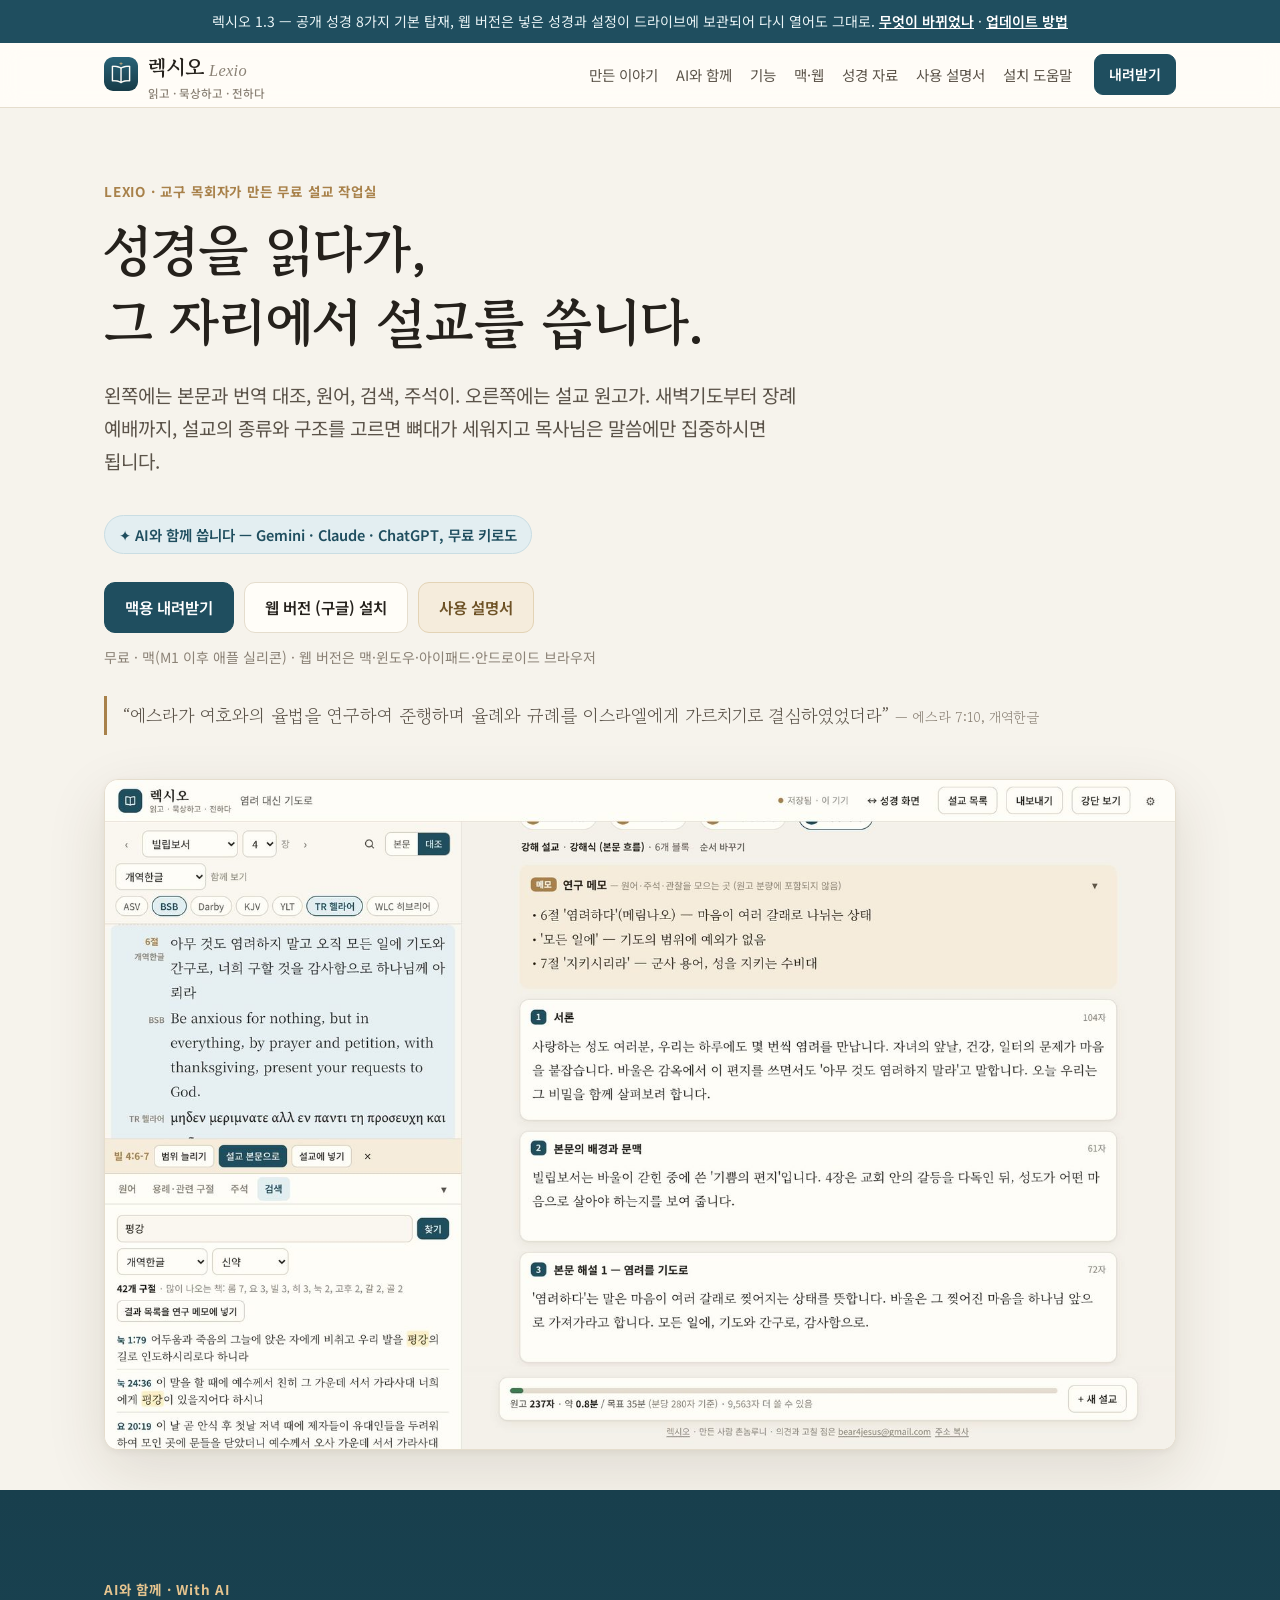
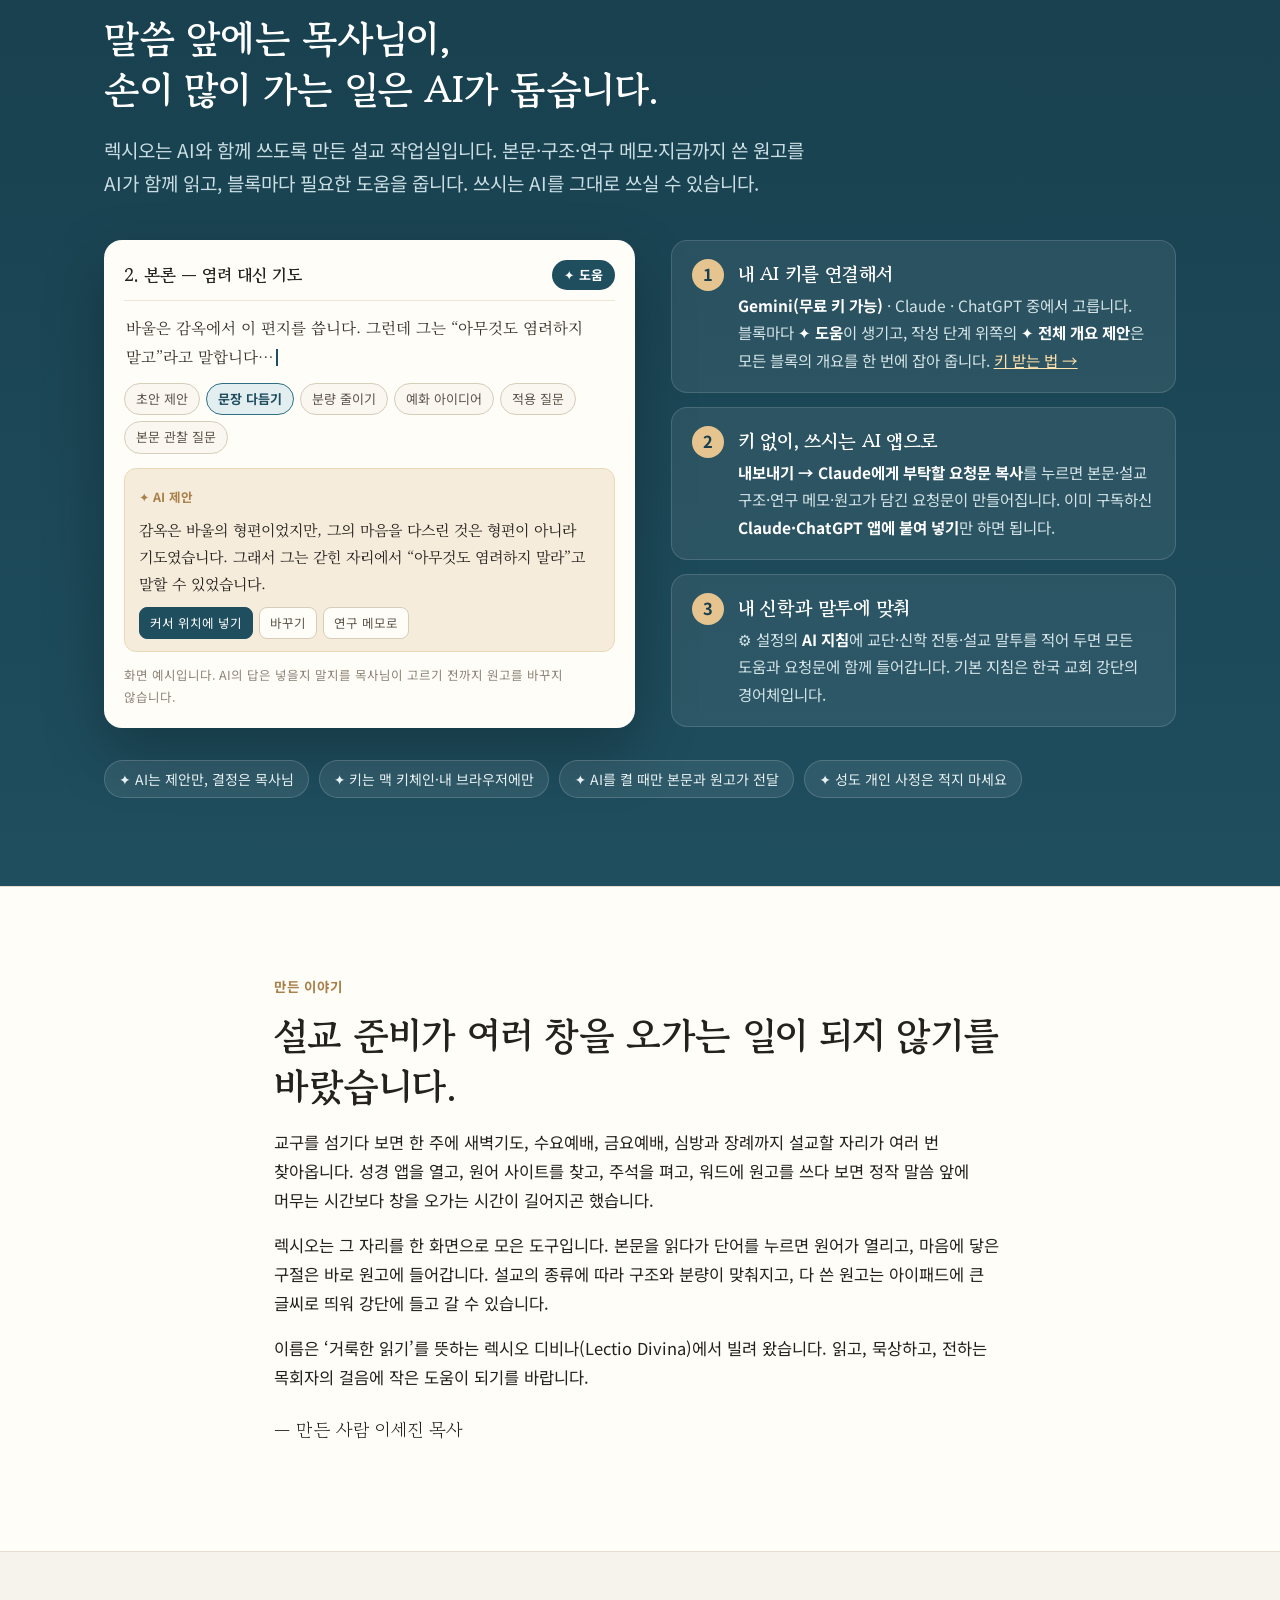
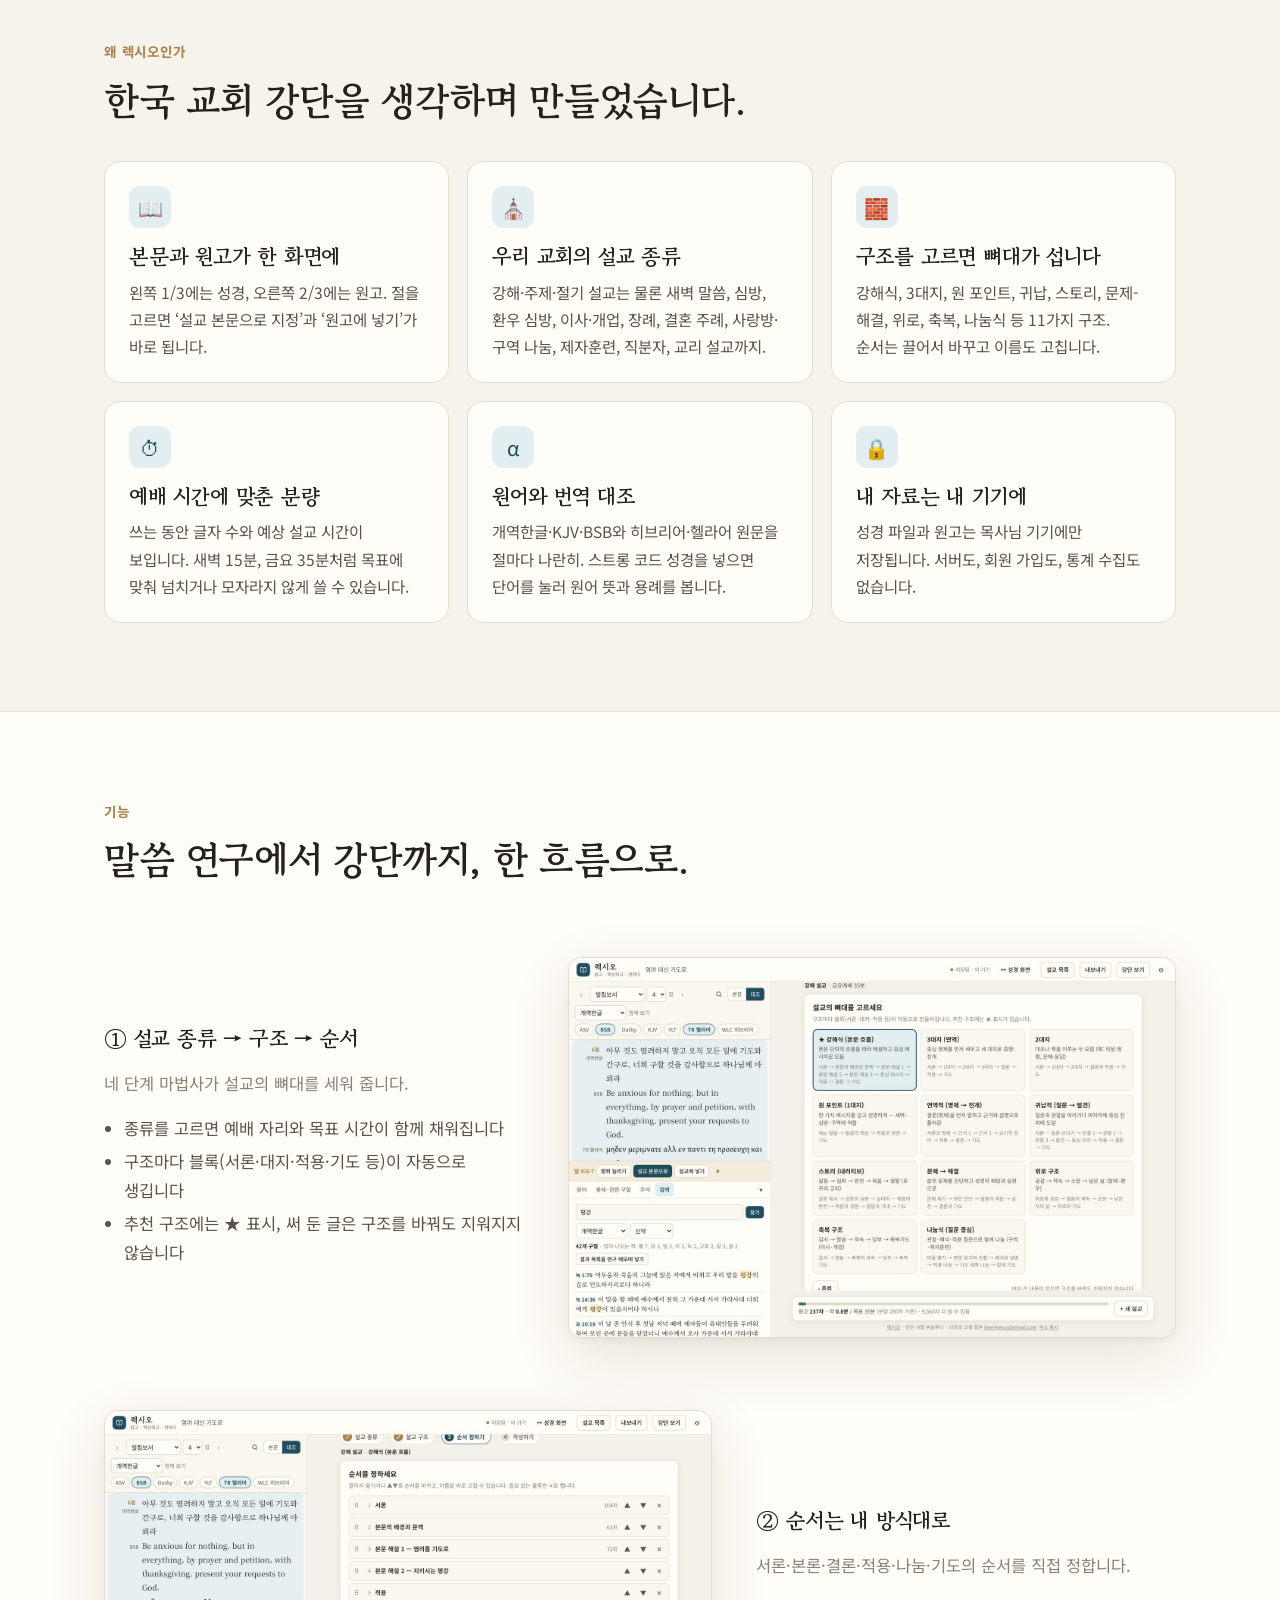
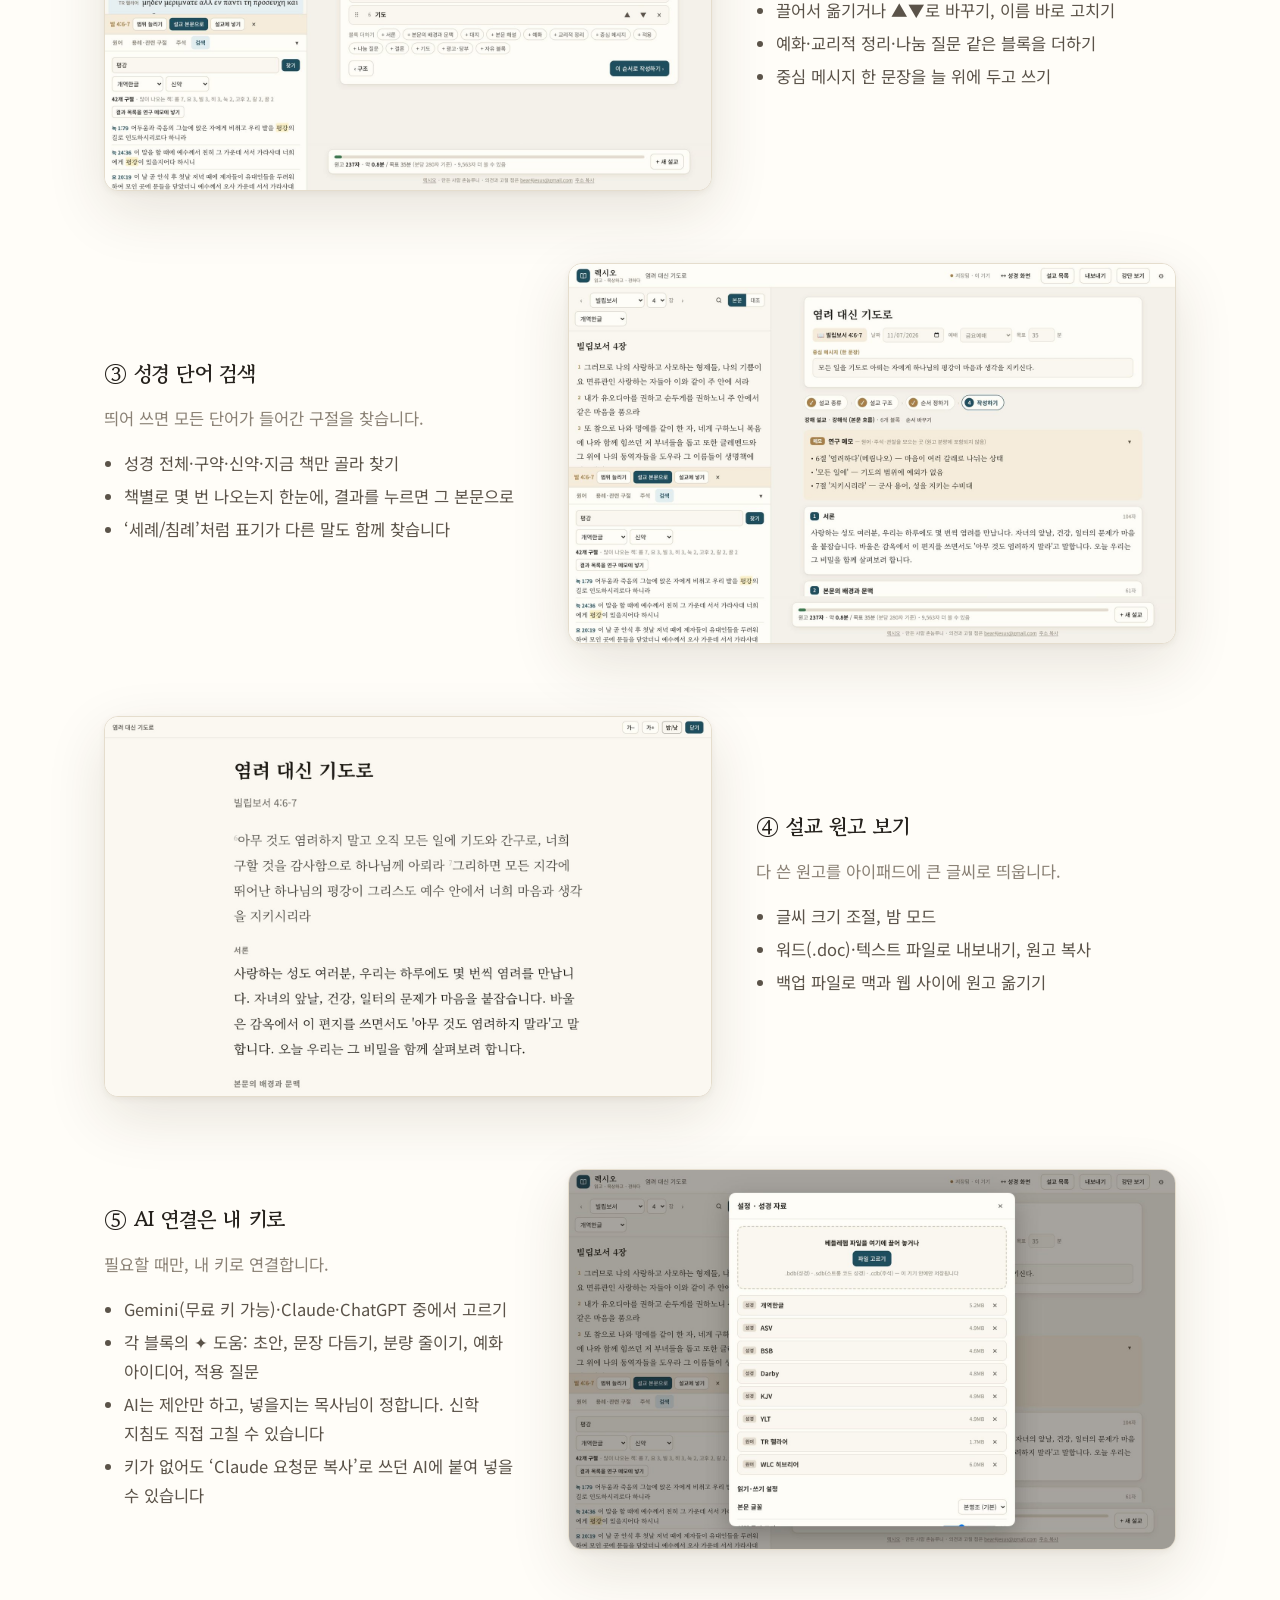
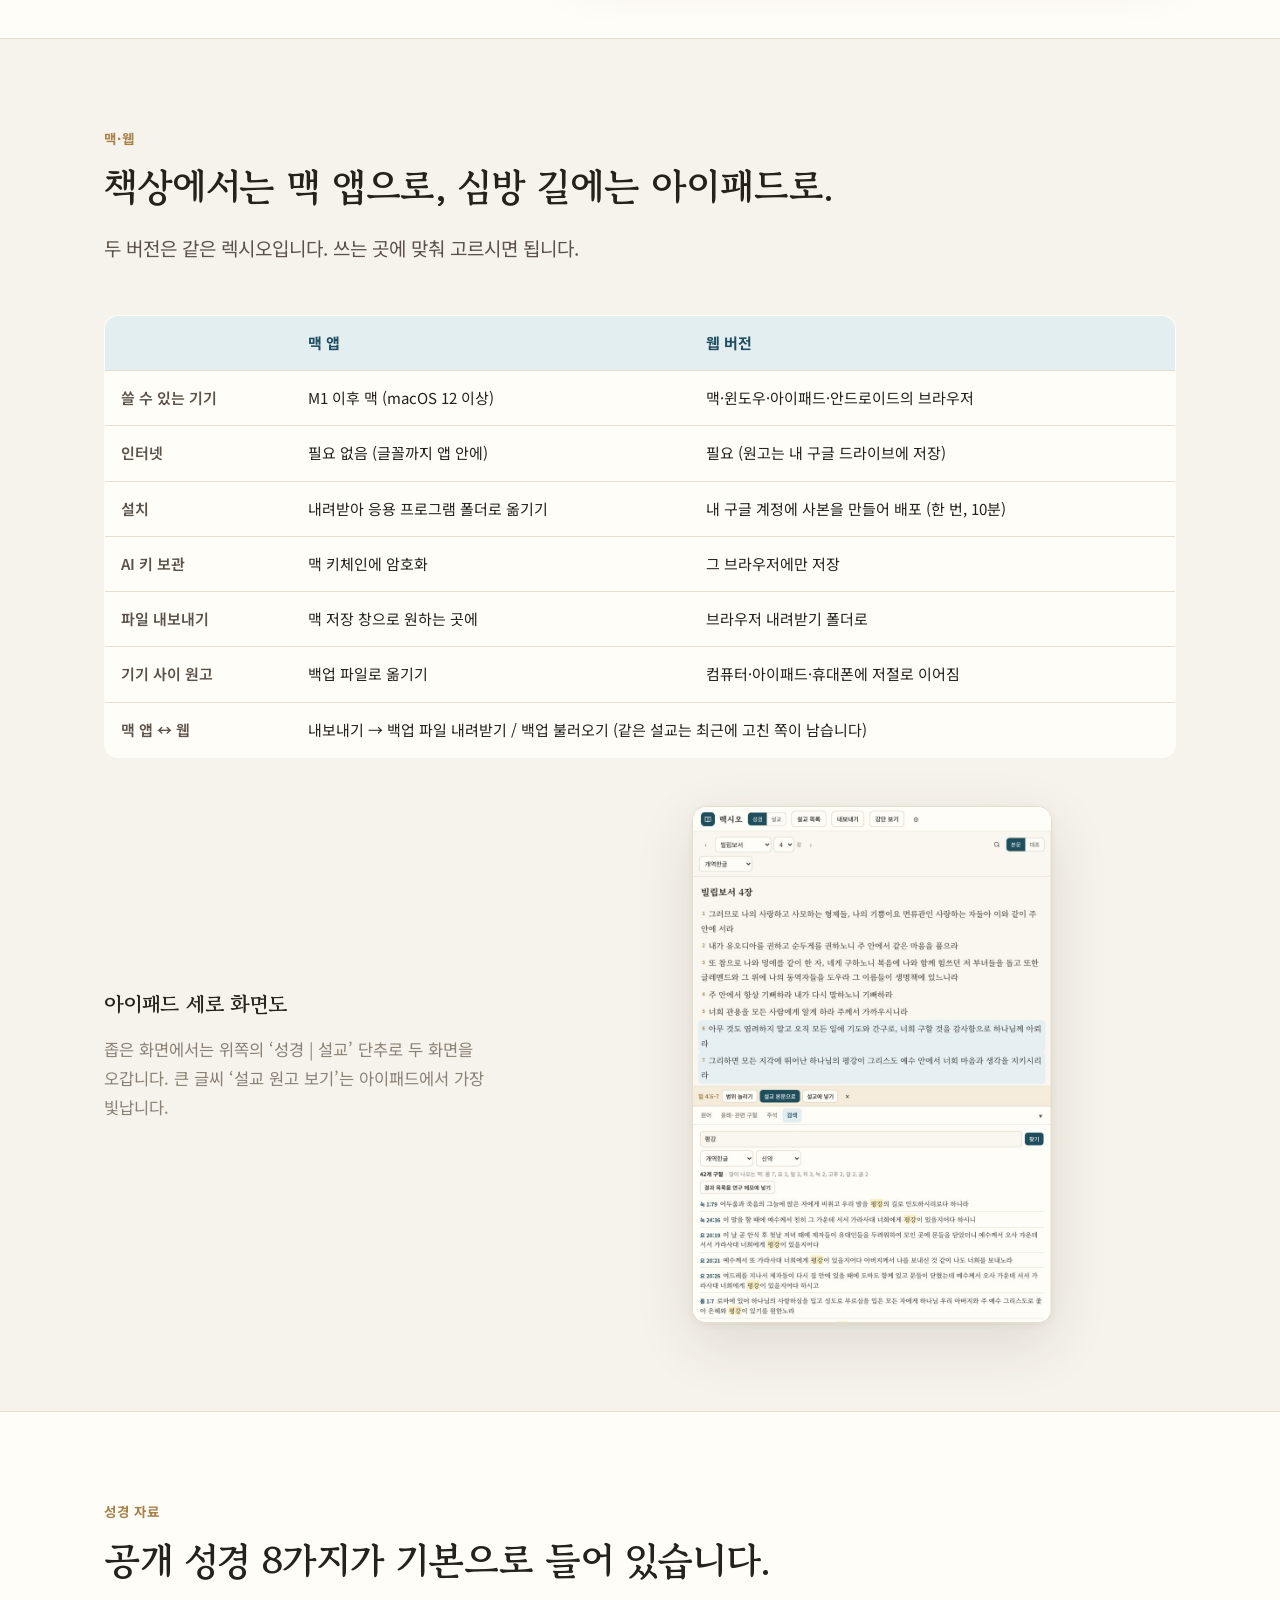
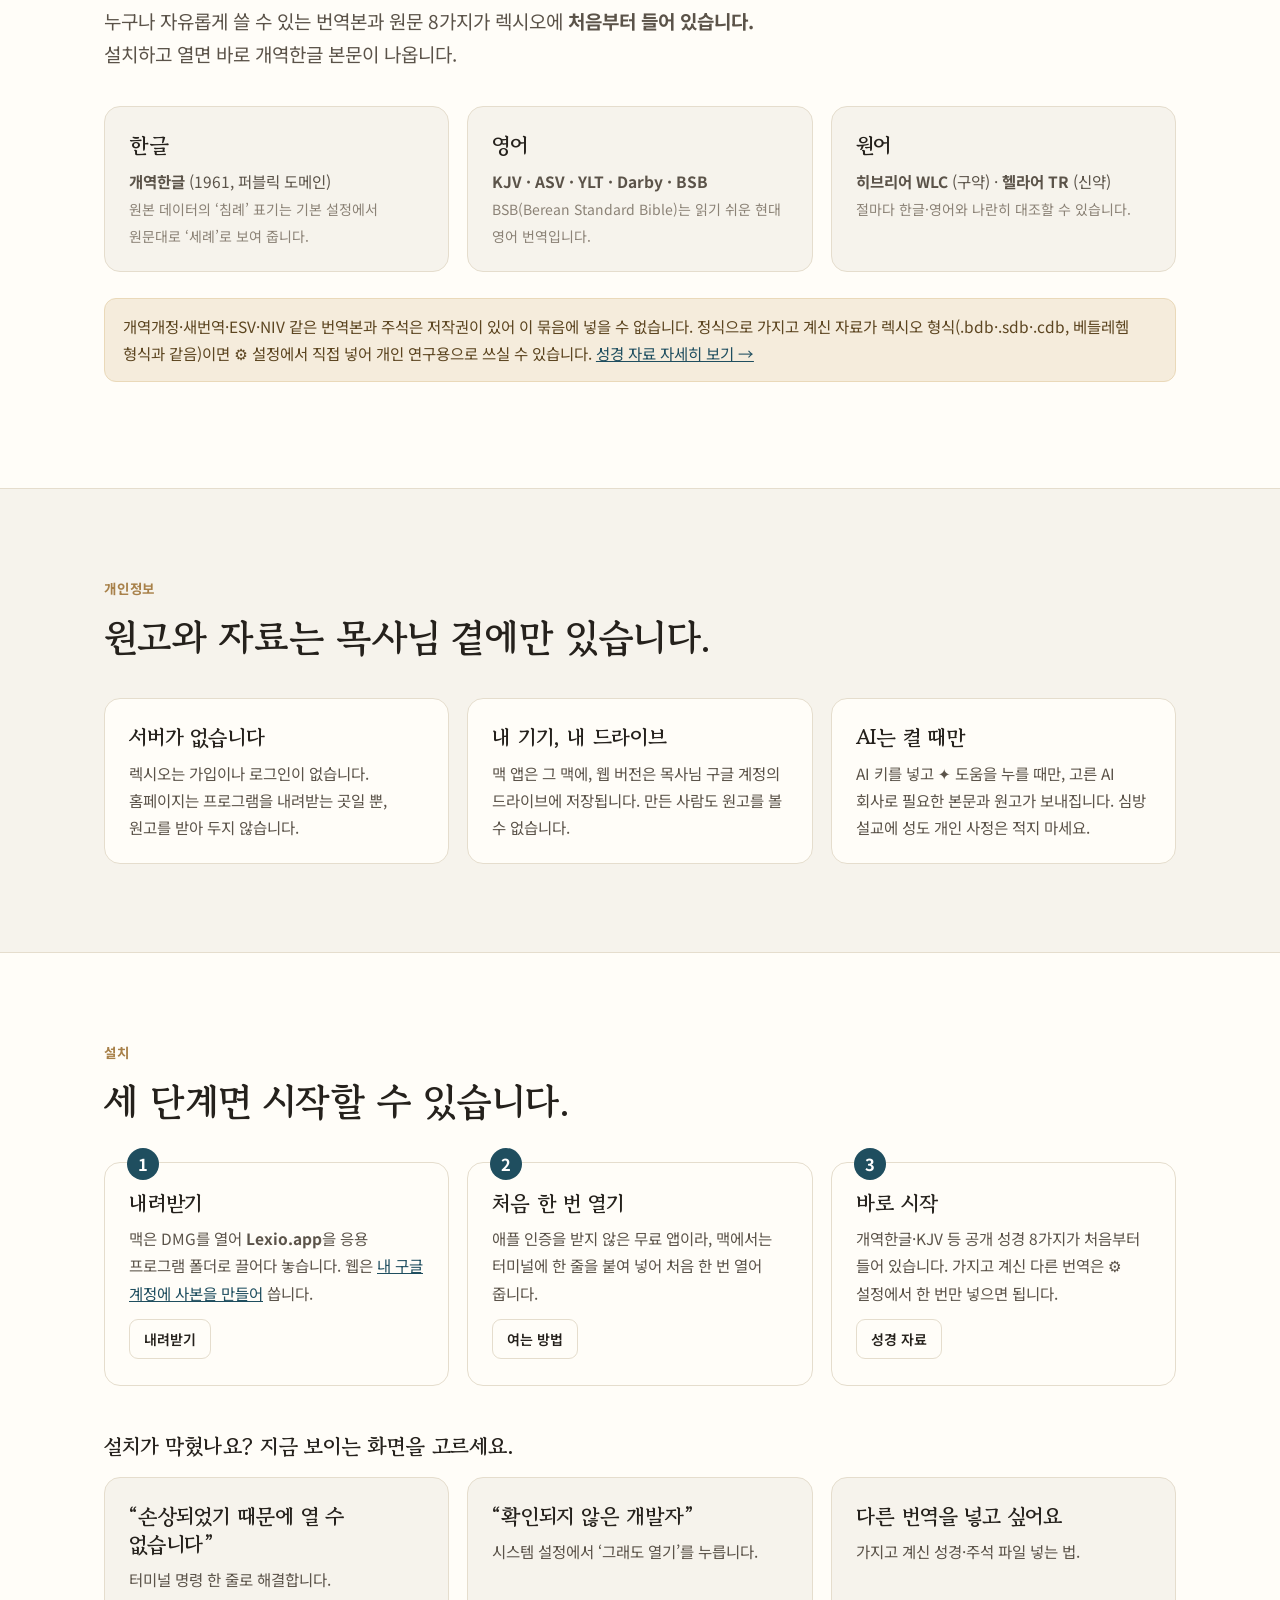
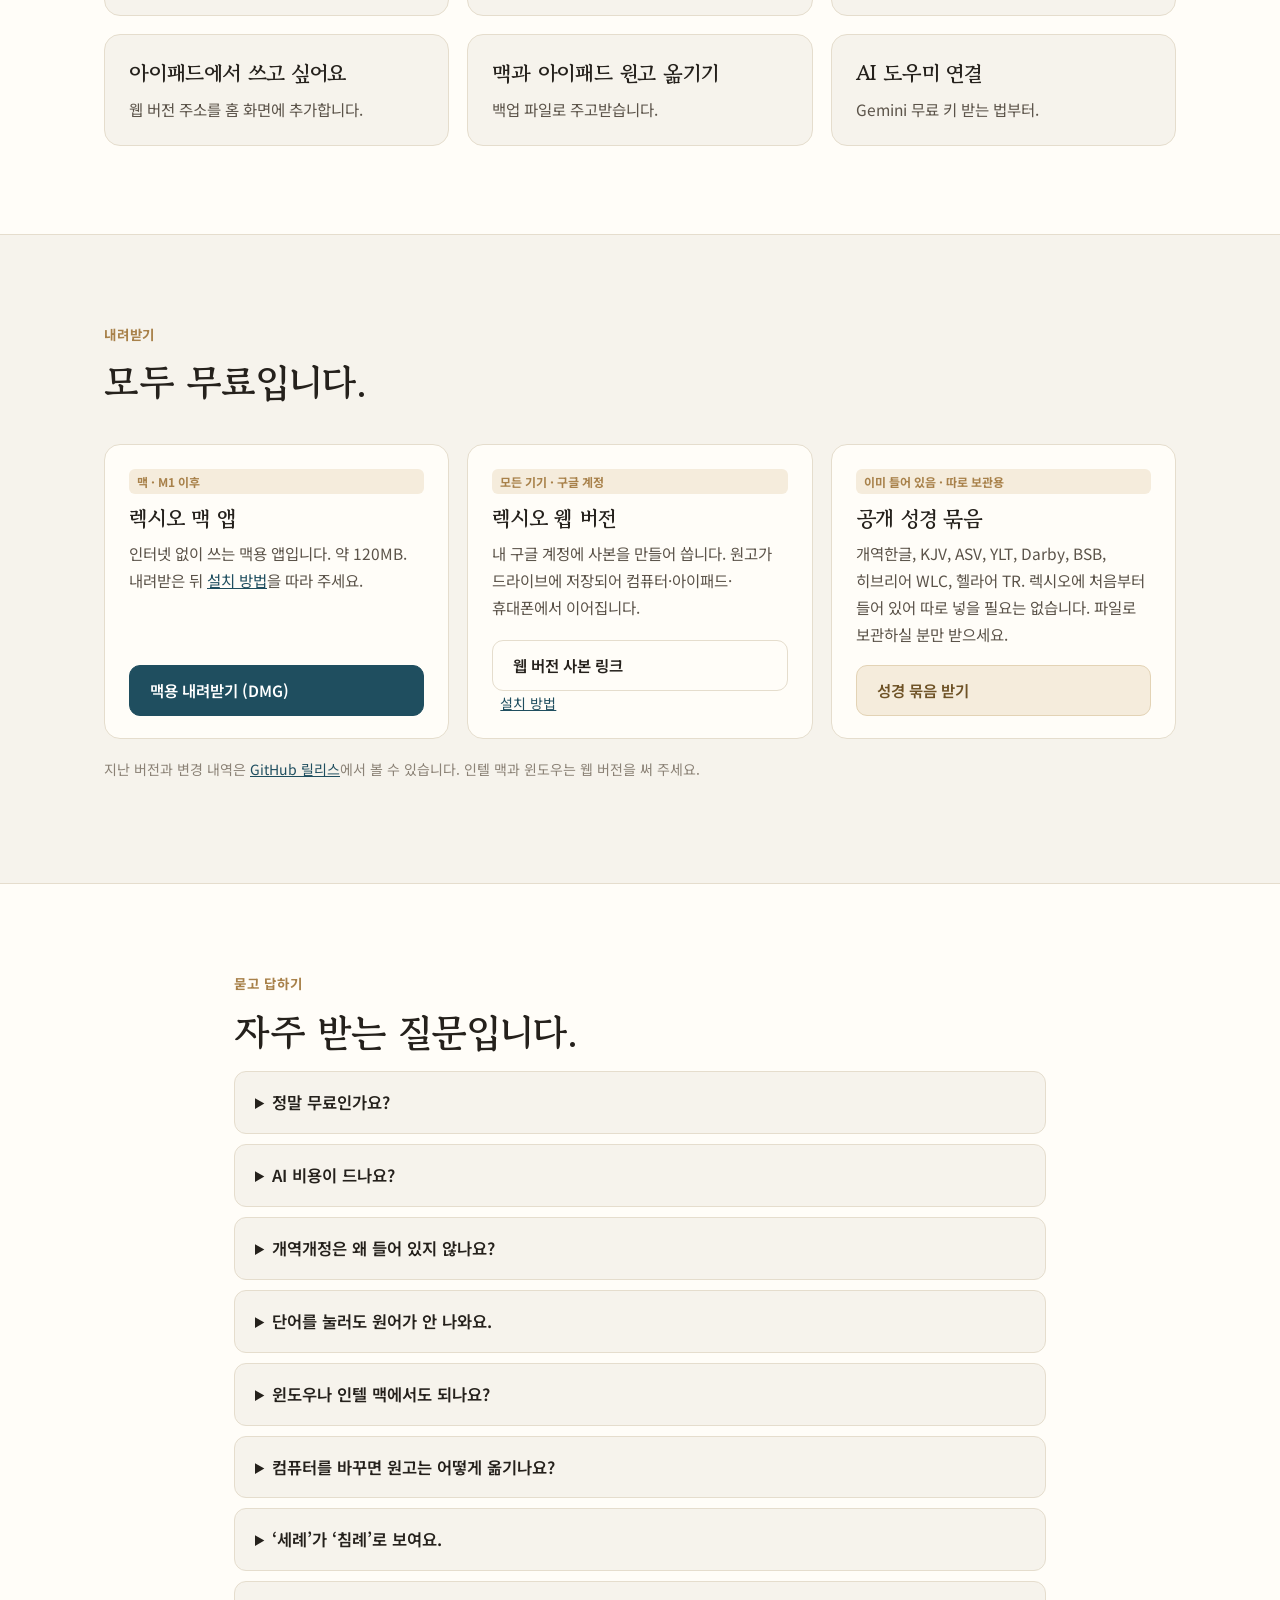
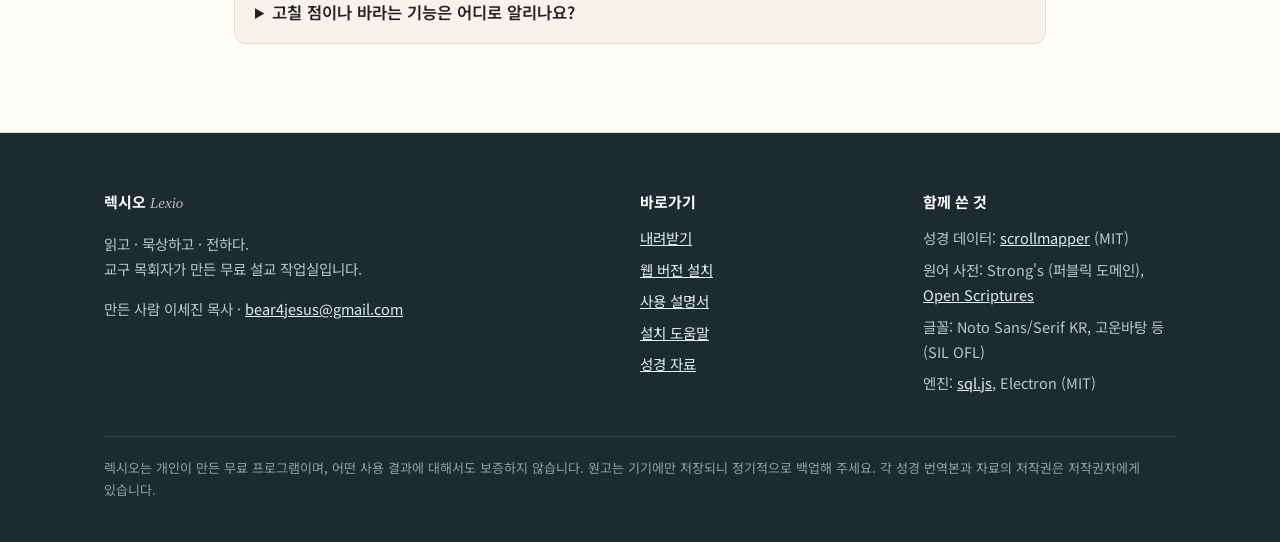
==== commit f109d01b: "Add files via upload" ====
--- a/index.html
+++ b/index.html
@@ -17,7 +17,7 @@
 </head>
 <body>
 <a class="skip" href="#main">본문으로 건너뛰기</a>
-<div class="notice">렉시오 1.2 — 글을 드래그해 바로 메모·설교에 넣기, 화면 꾸미기, 구글 드라이브로 이어지는 웹 버전. <a href="install.html#update">업데이트 방법</a></div>
+<div class="notice">렉시오 1.3 — 공개 성경 8가지 기본 탑재, 웹 버전은 넣은 성경과 설정이 드라이브에 보관되어 다시 열어도 그대로. <a href="https://github.com/shepherdsdesk/lexio/releases/latest">무엇이 바뀌었나</a> · <a href="install.html#update">업데이트 방법</a></div>
 <header class="top"><div class="wrap">
   <a class="logo" href="#top"><img src="assets/icon.png" alt=""><span>렉시오<span class="en">Lexio</span><small>읽고 · 묵상하고 · 전하다</small></span></a>
   <nav class="menu">
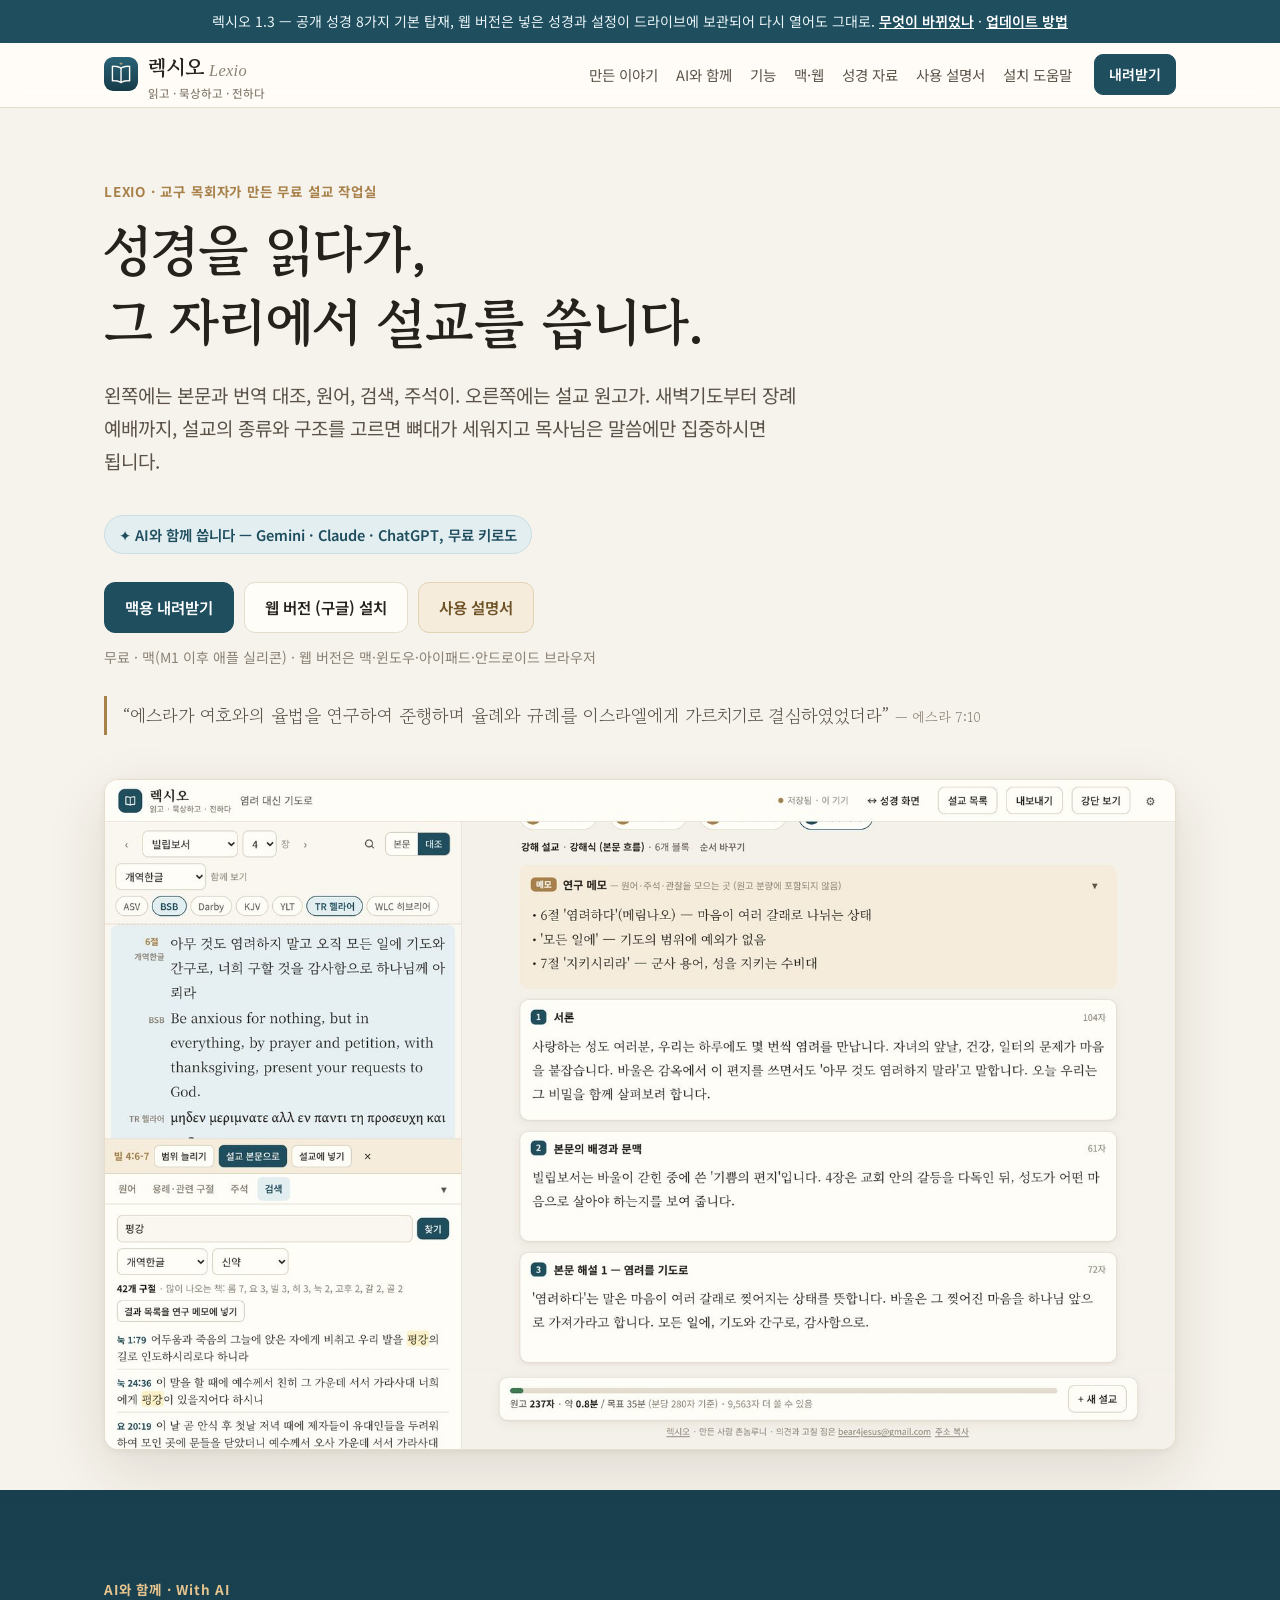
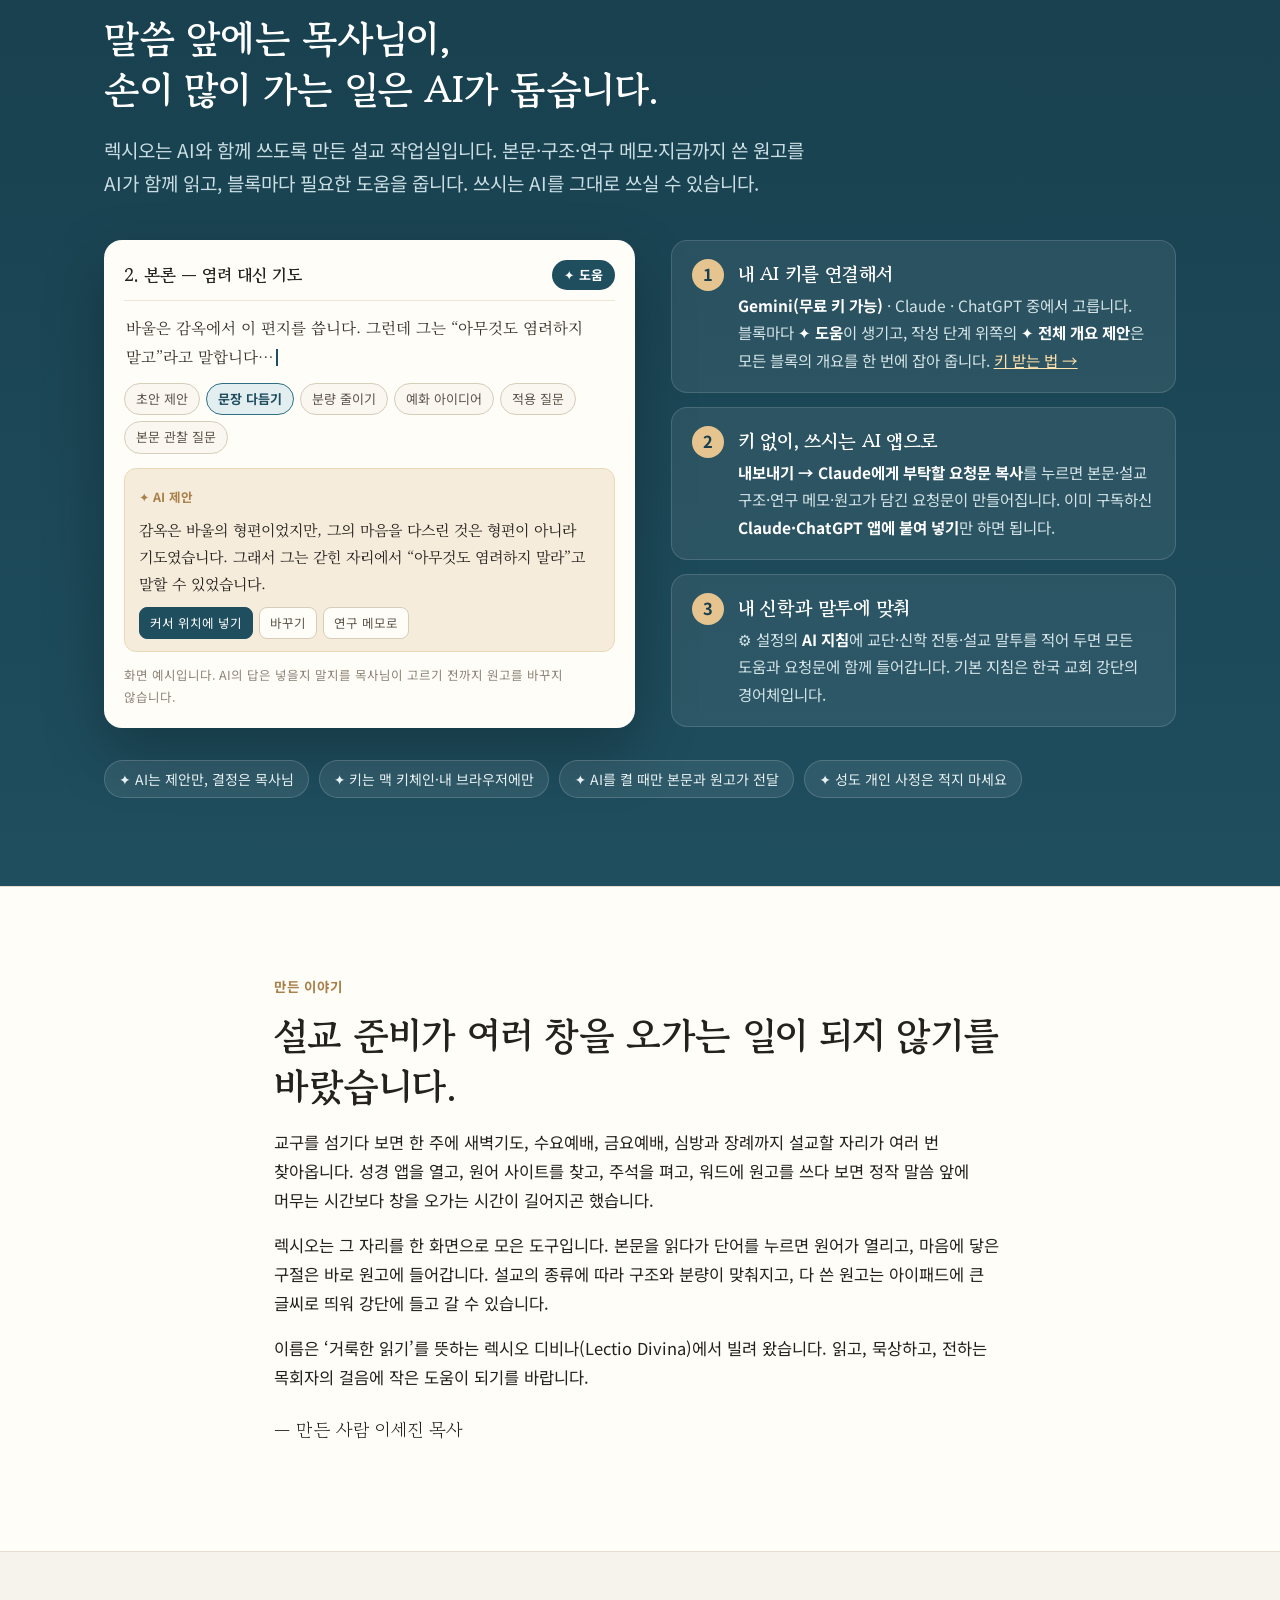
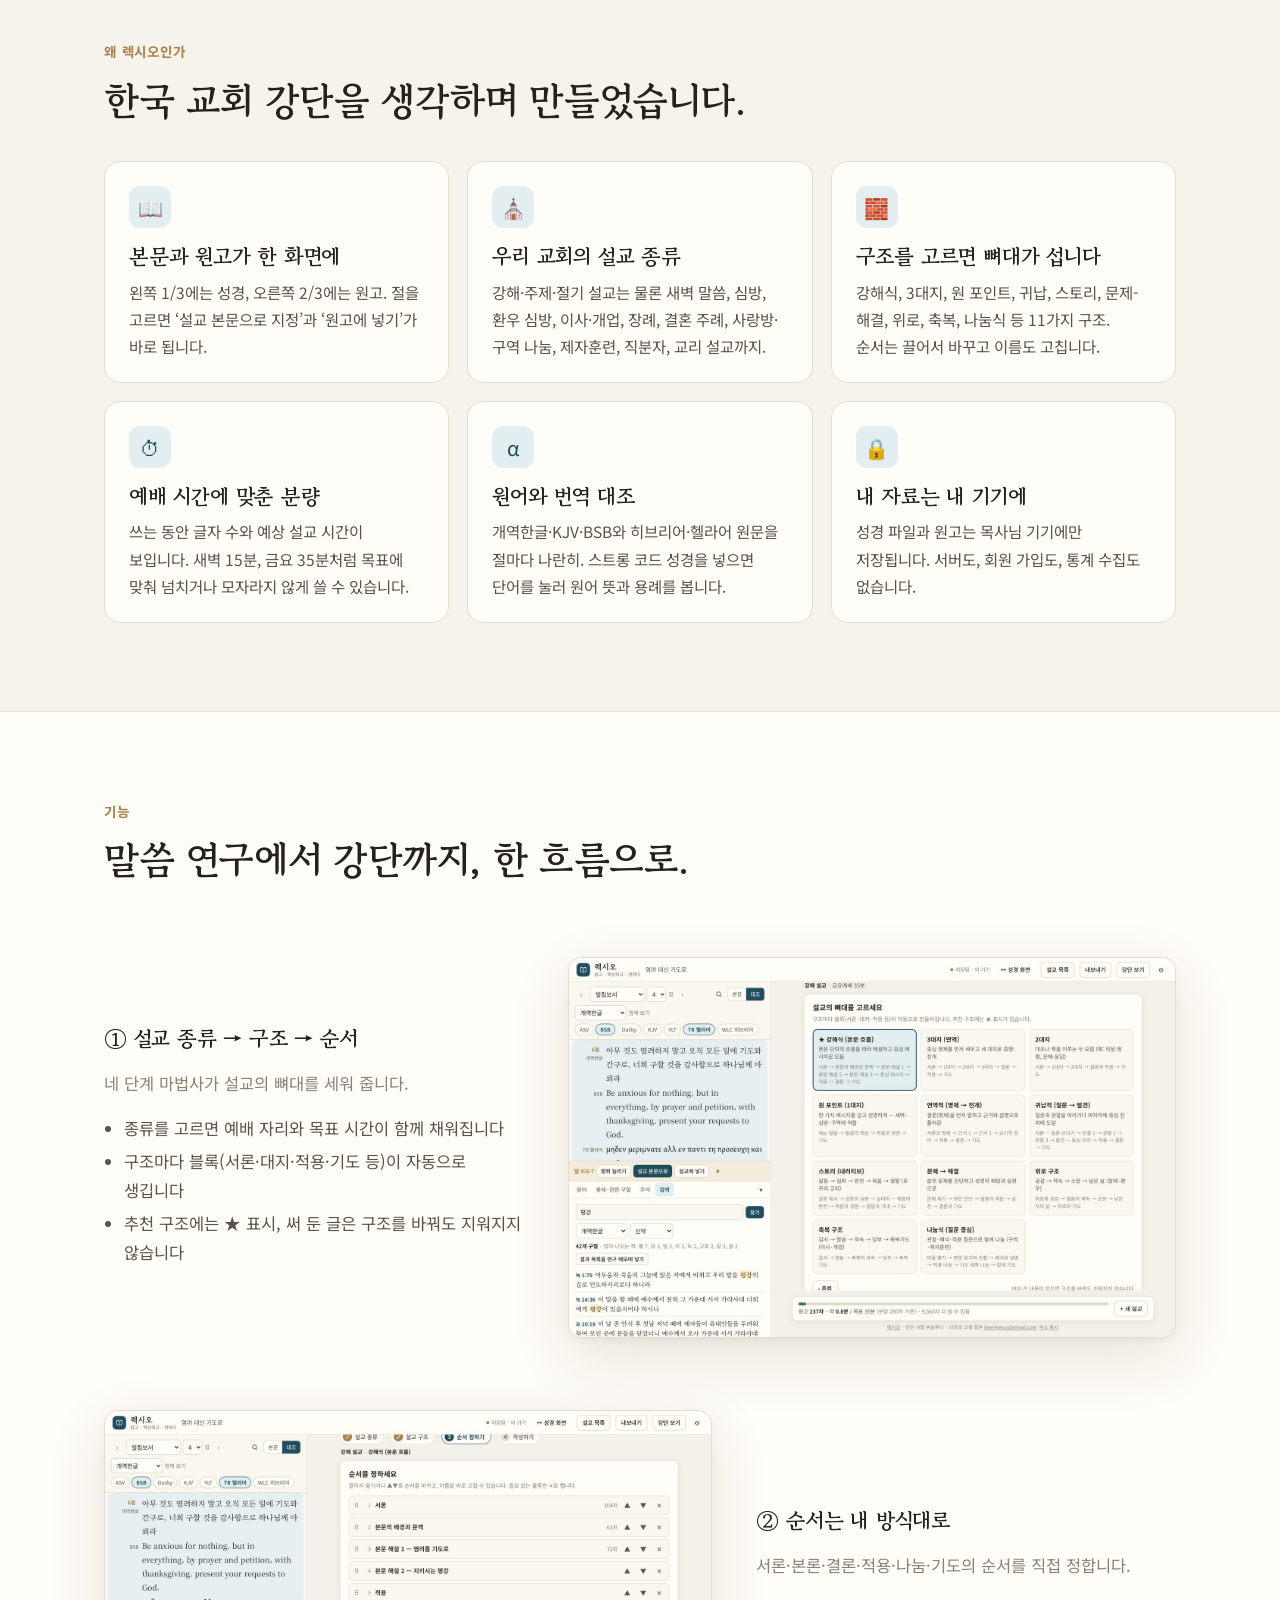
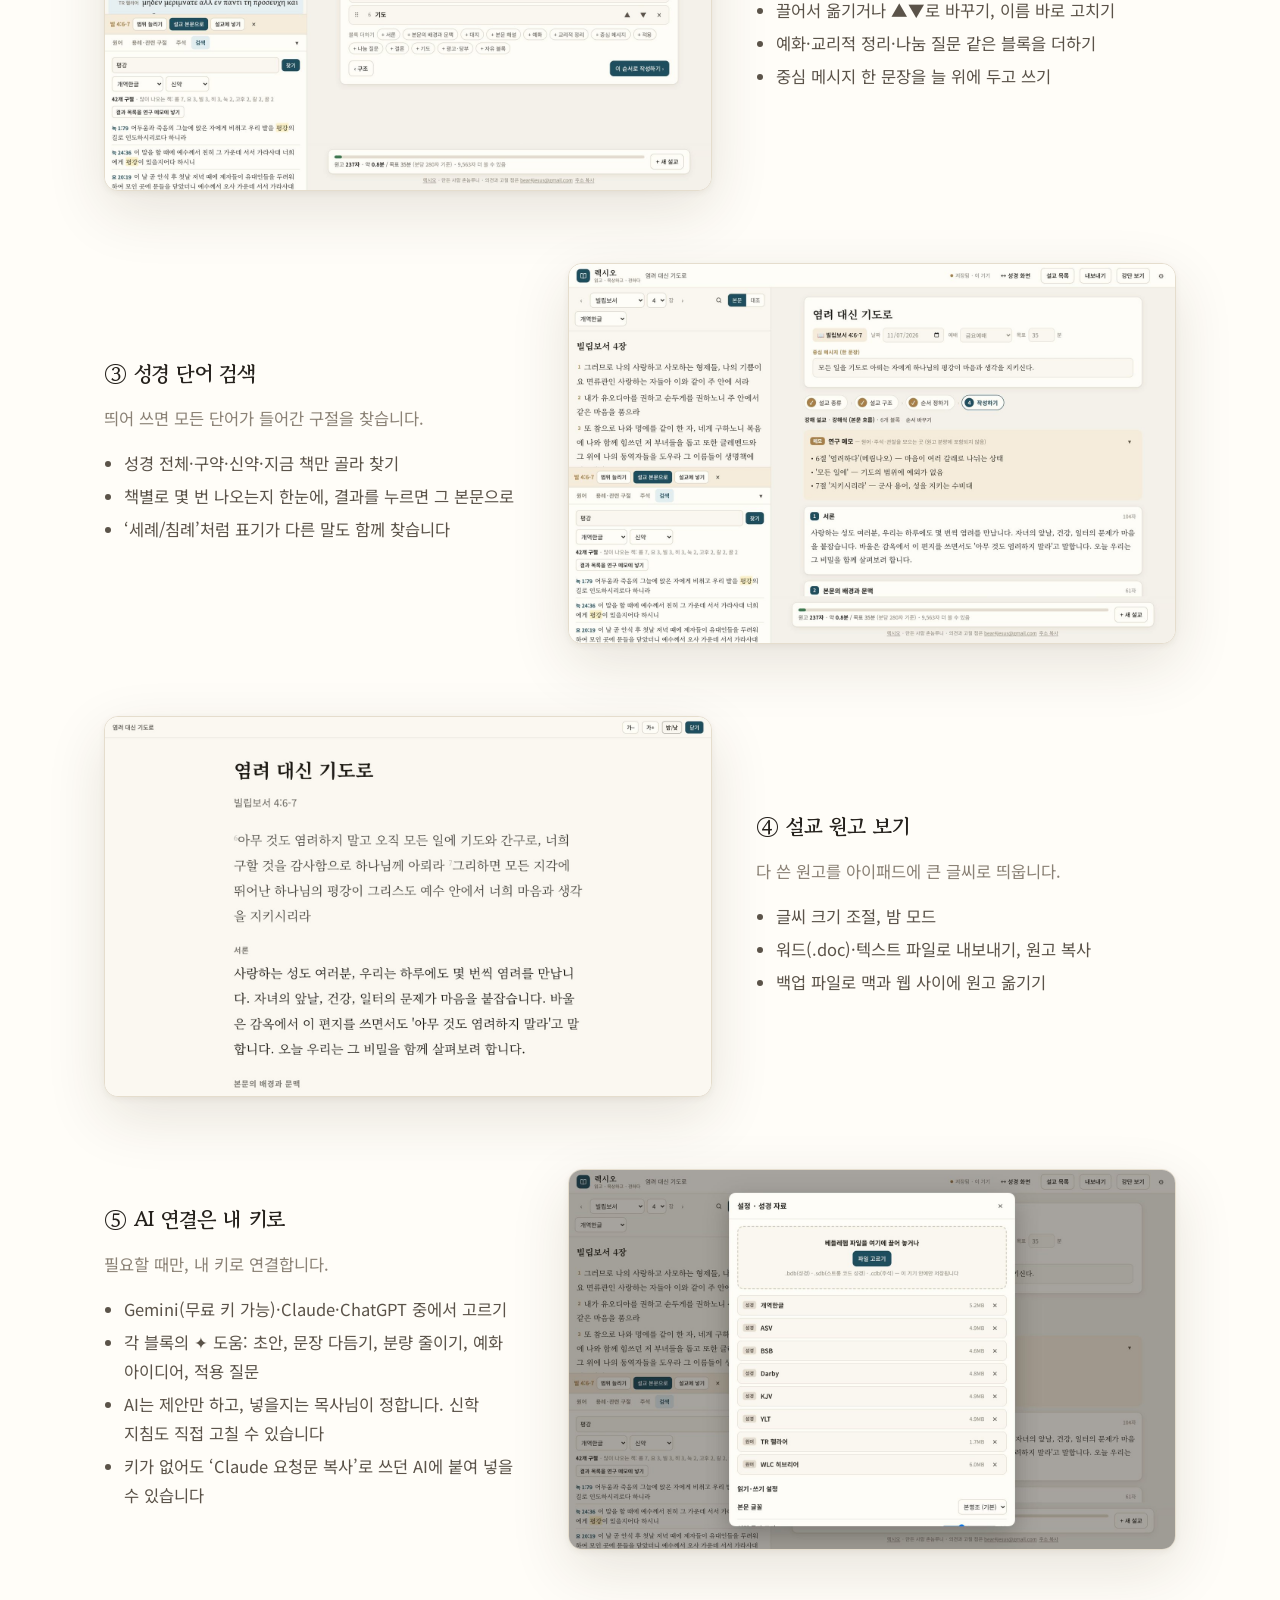
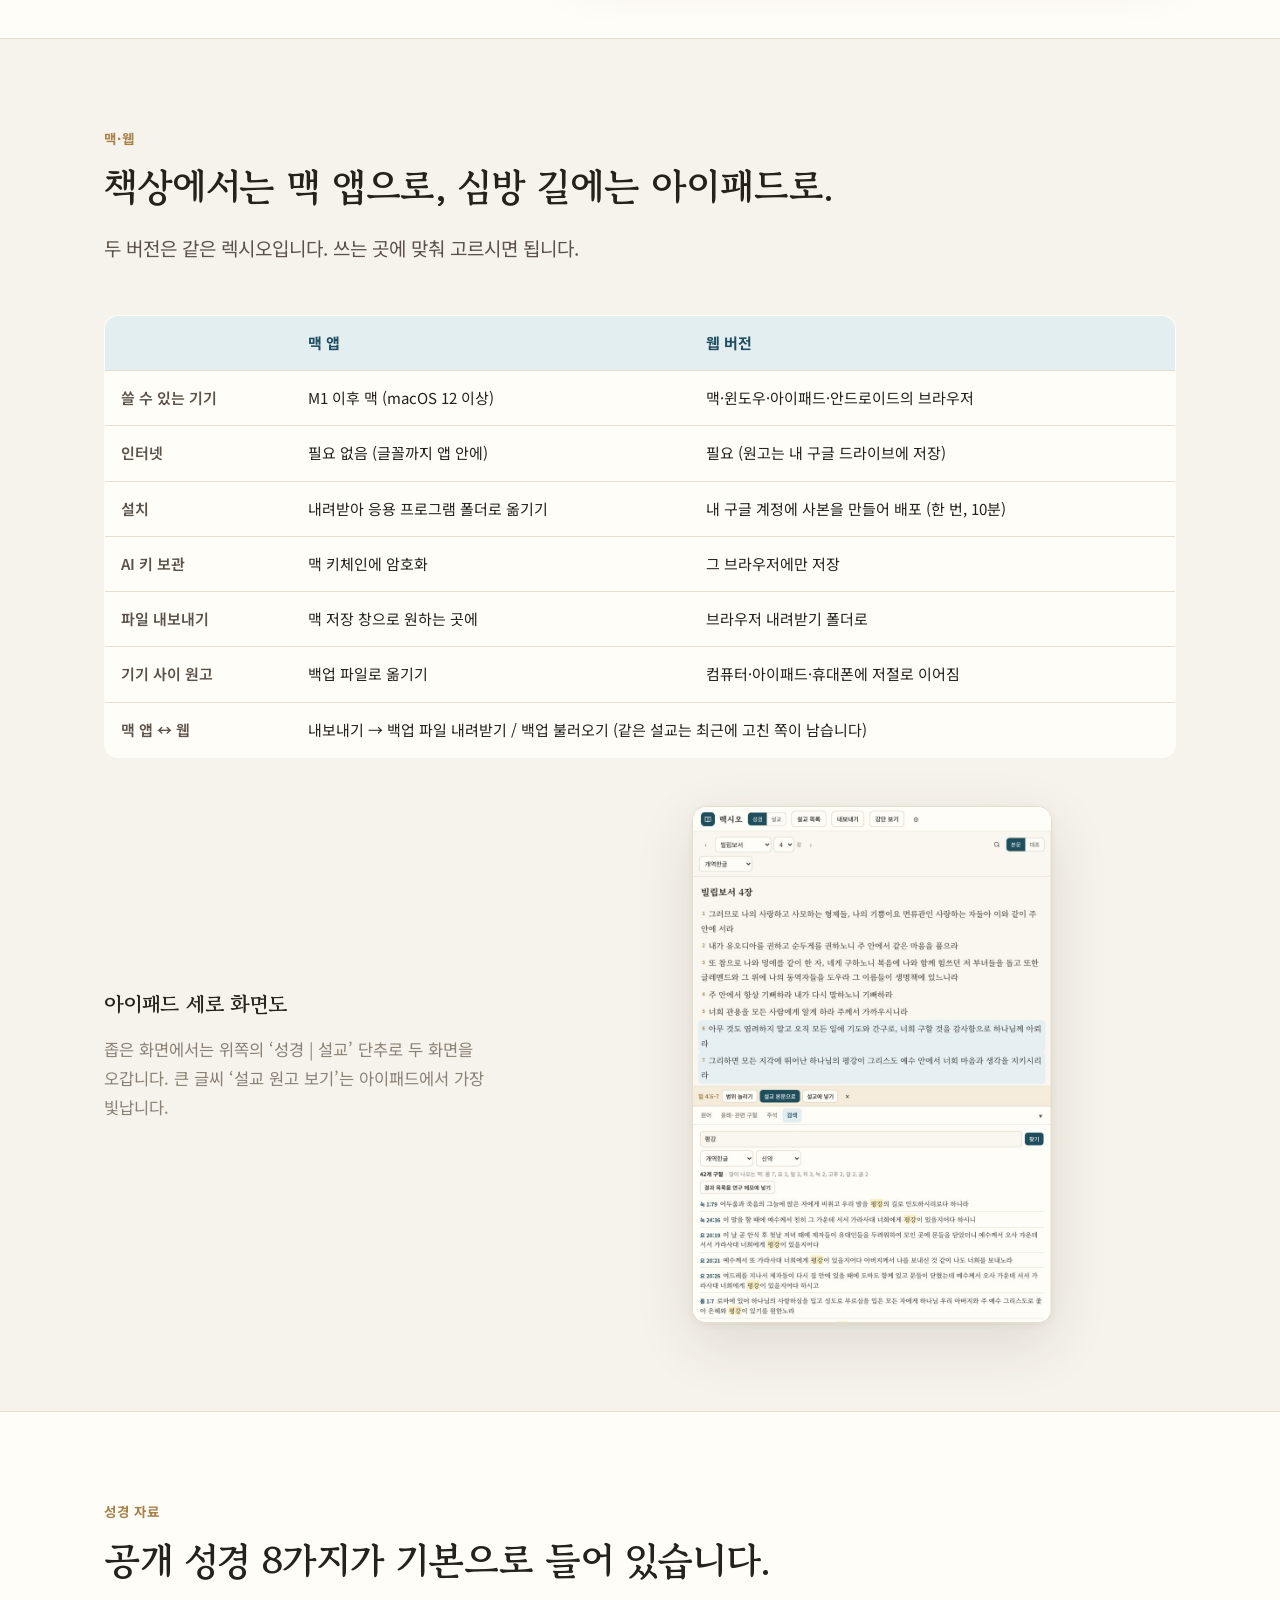
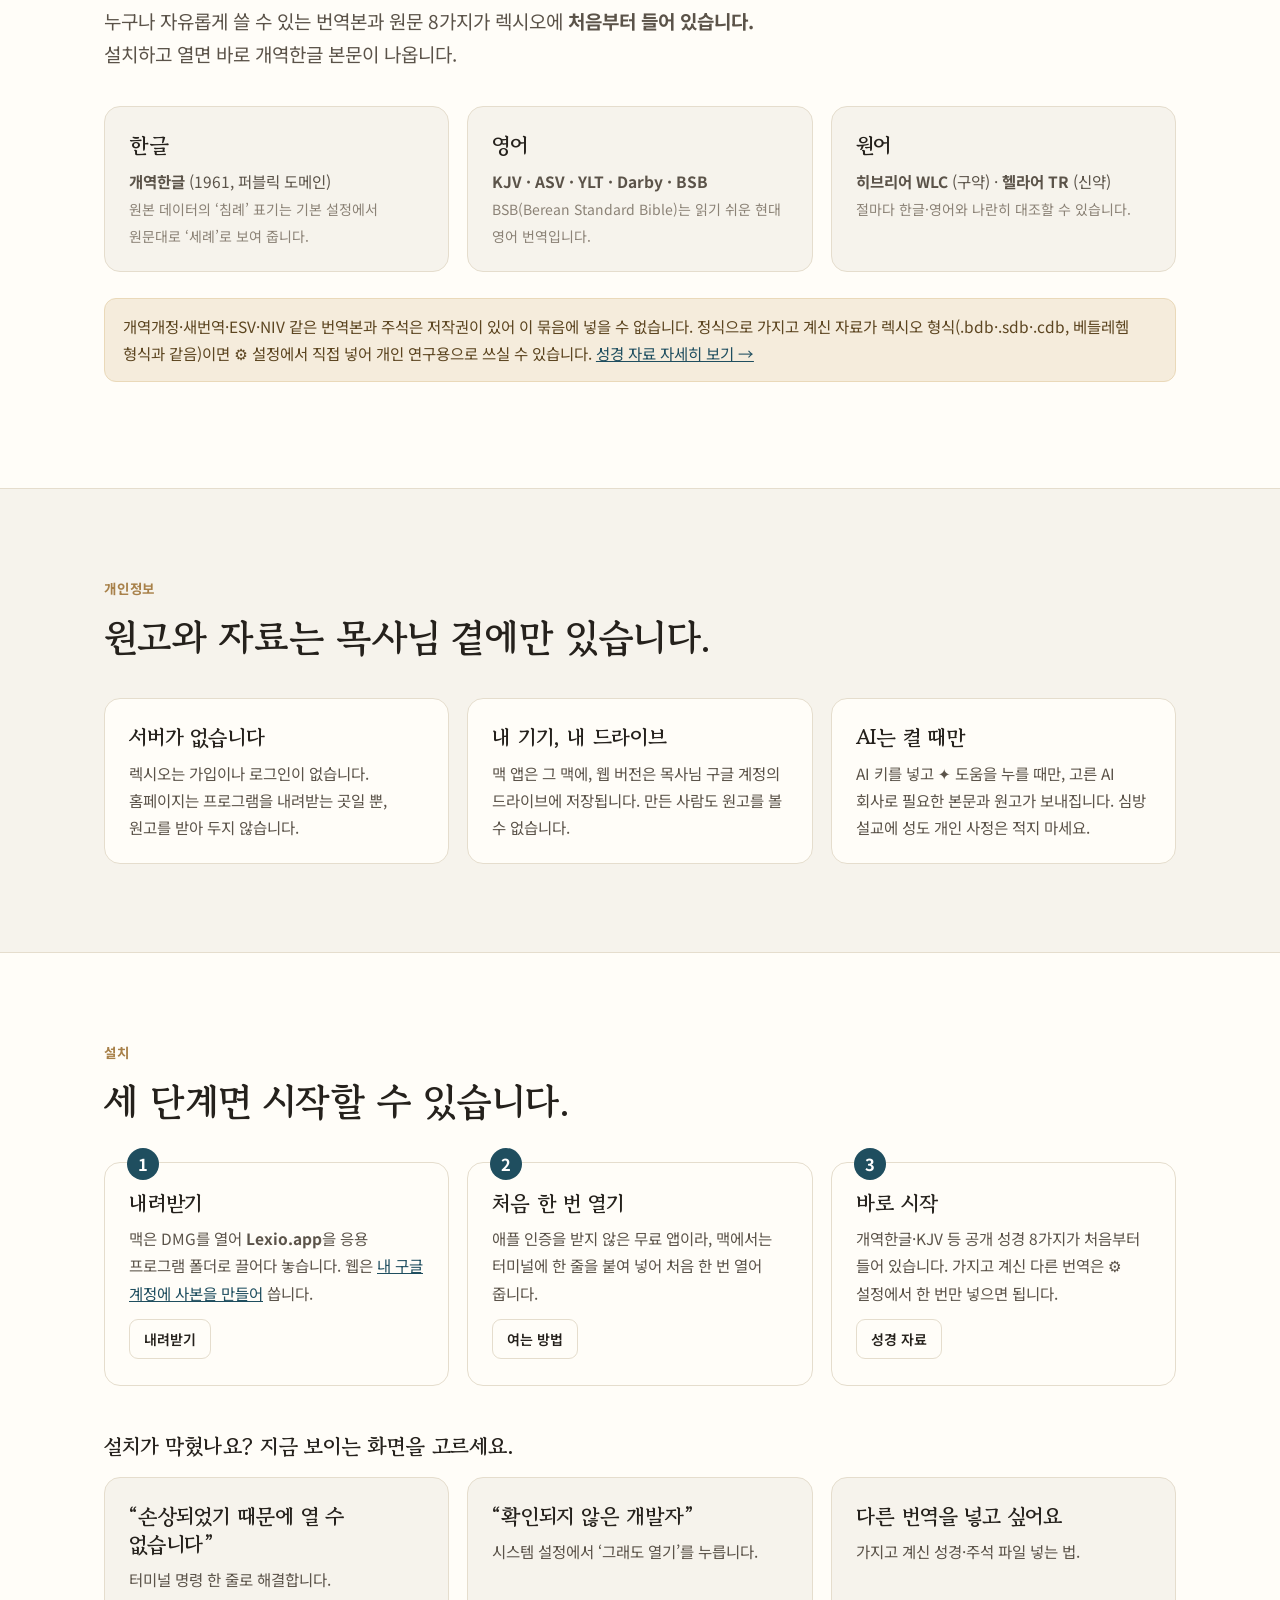
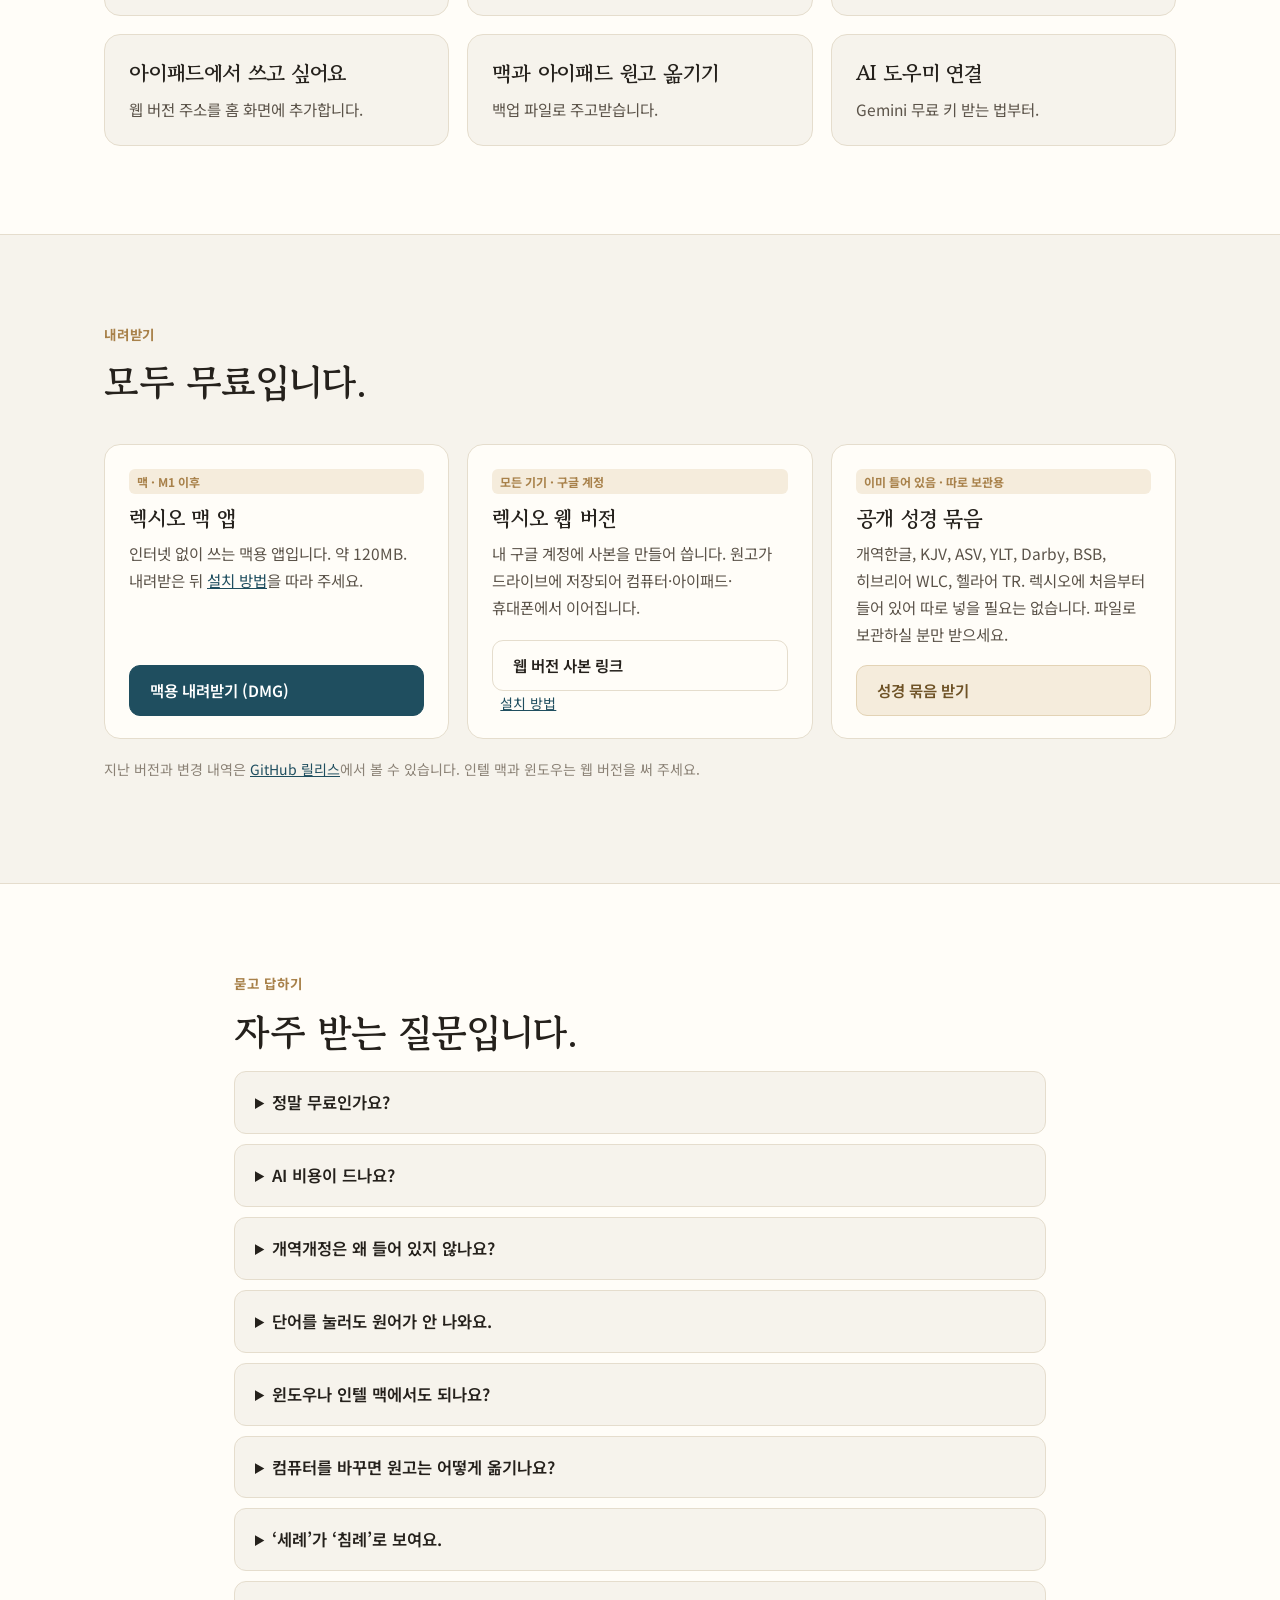
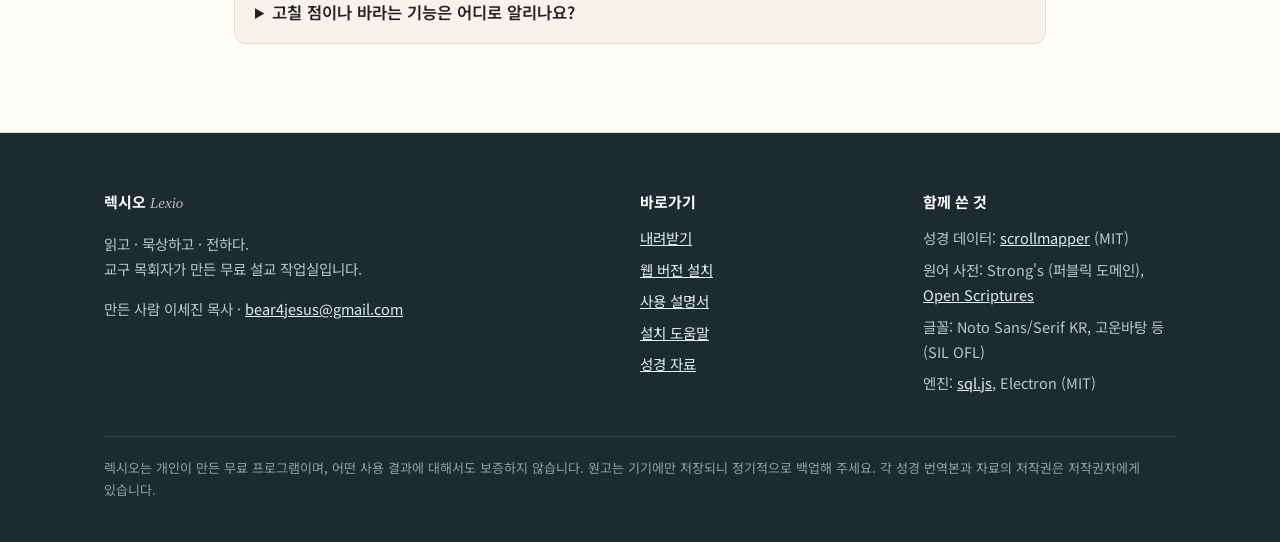
==== commit bba5ab8f: "Update index.html" ====
--- a/index.html
+++ b/index.html
@@ -38,7 +38,7 @@
     <a class="btn gold" href="guide.html">사용 설명서</a>
   </div>
   <div class="meta">무료 · 맥(M1 이후 애플 실리콘) · 웹 버전은 맥·윈도우·아이패드·안드로이드 브라우저</div>
-  <p class="verse">“에스라가 여호와의 율법을 연구하여 준행하며 율례와 규례를 이스라엘에게 가르치기로 결심하였었더라” <span class="muted small">— 에스라 7:10, 개역한글</span></p>
+  <p class="verse">“에스라가 여호와의 율법을 연구하여 준행하며 율례와 규례를 이스라엘에게 가르치기로 결심하였었더라” <span class="muted small">— 에스라 7:10</span></p>
   <div class="shot"><img src="assets/main.jpg" alt="렉시오 화면: 왼쪽에 빌립보서 4장 개역한글·BSB·헬라어 대조와 검색 결과, 오른쪽에 설교 원고 블록" loading="eager"></div>
 </div></section>
 
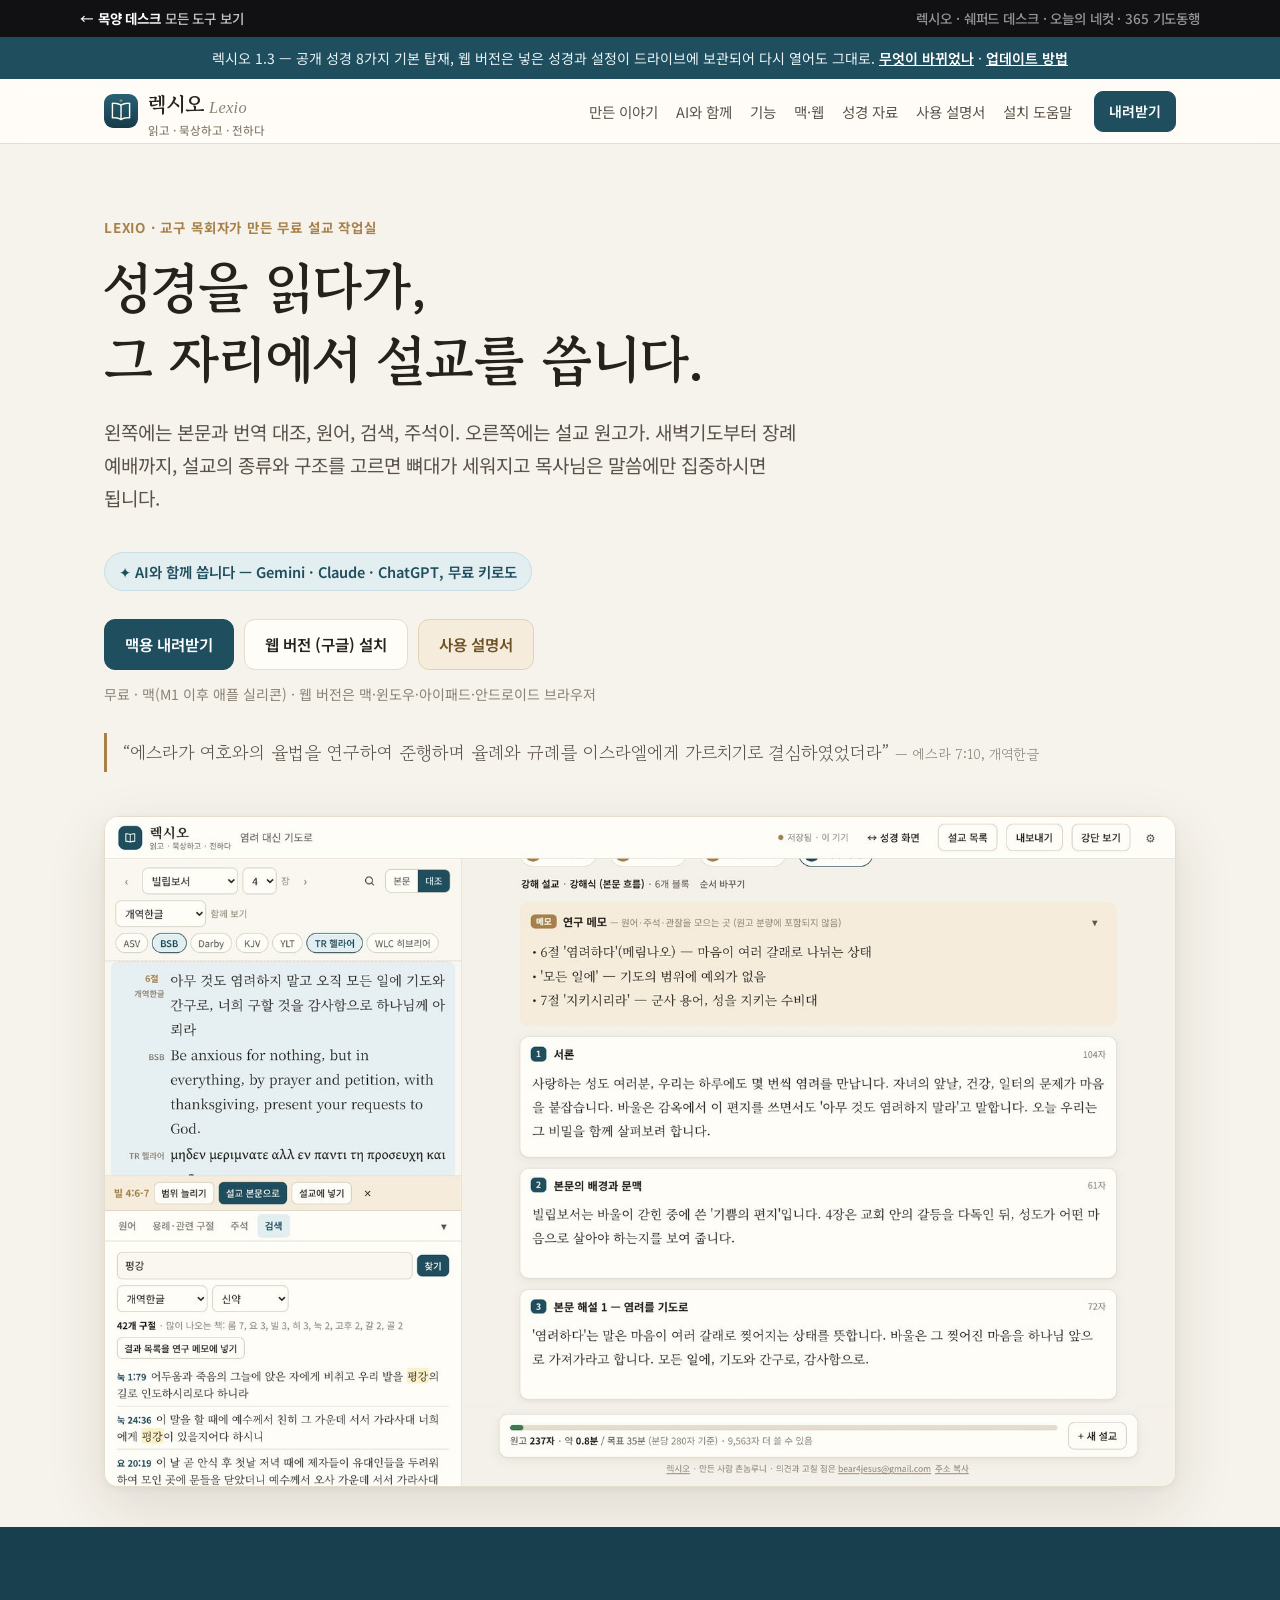
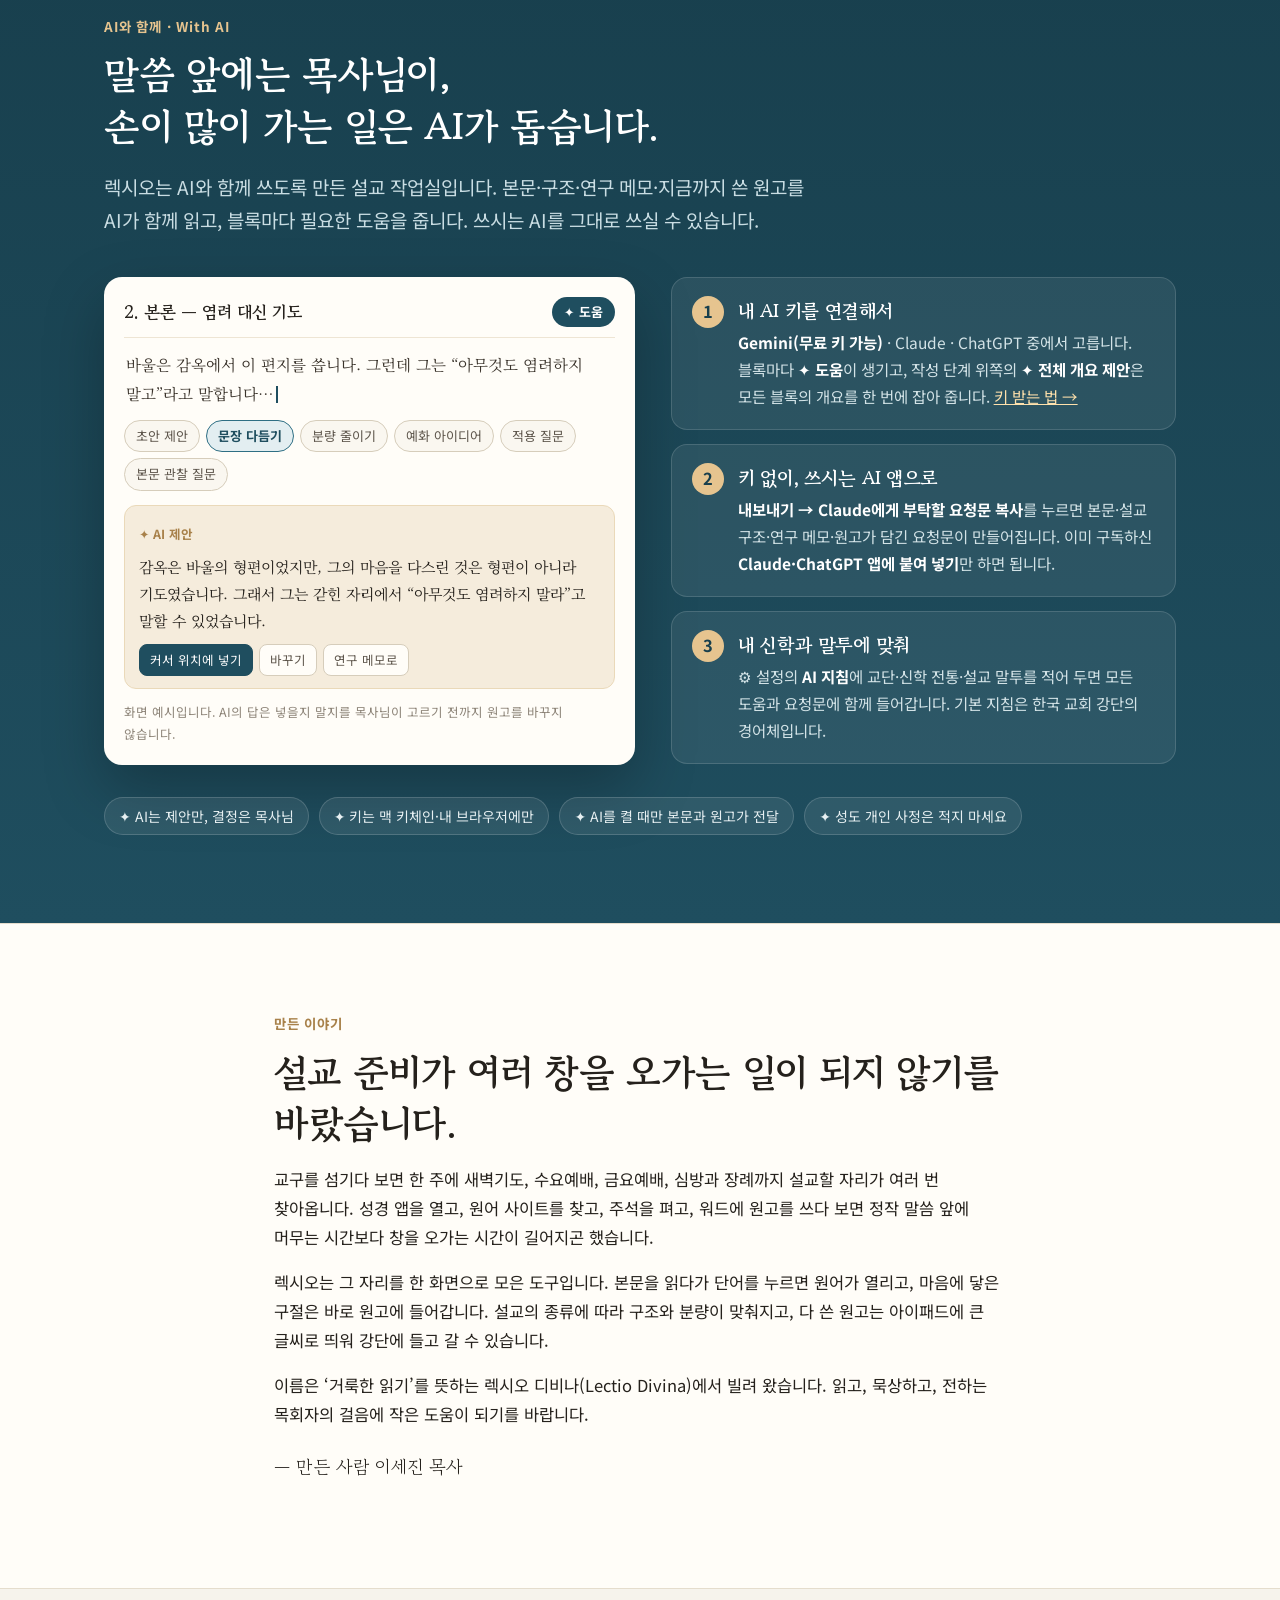
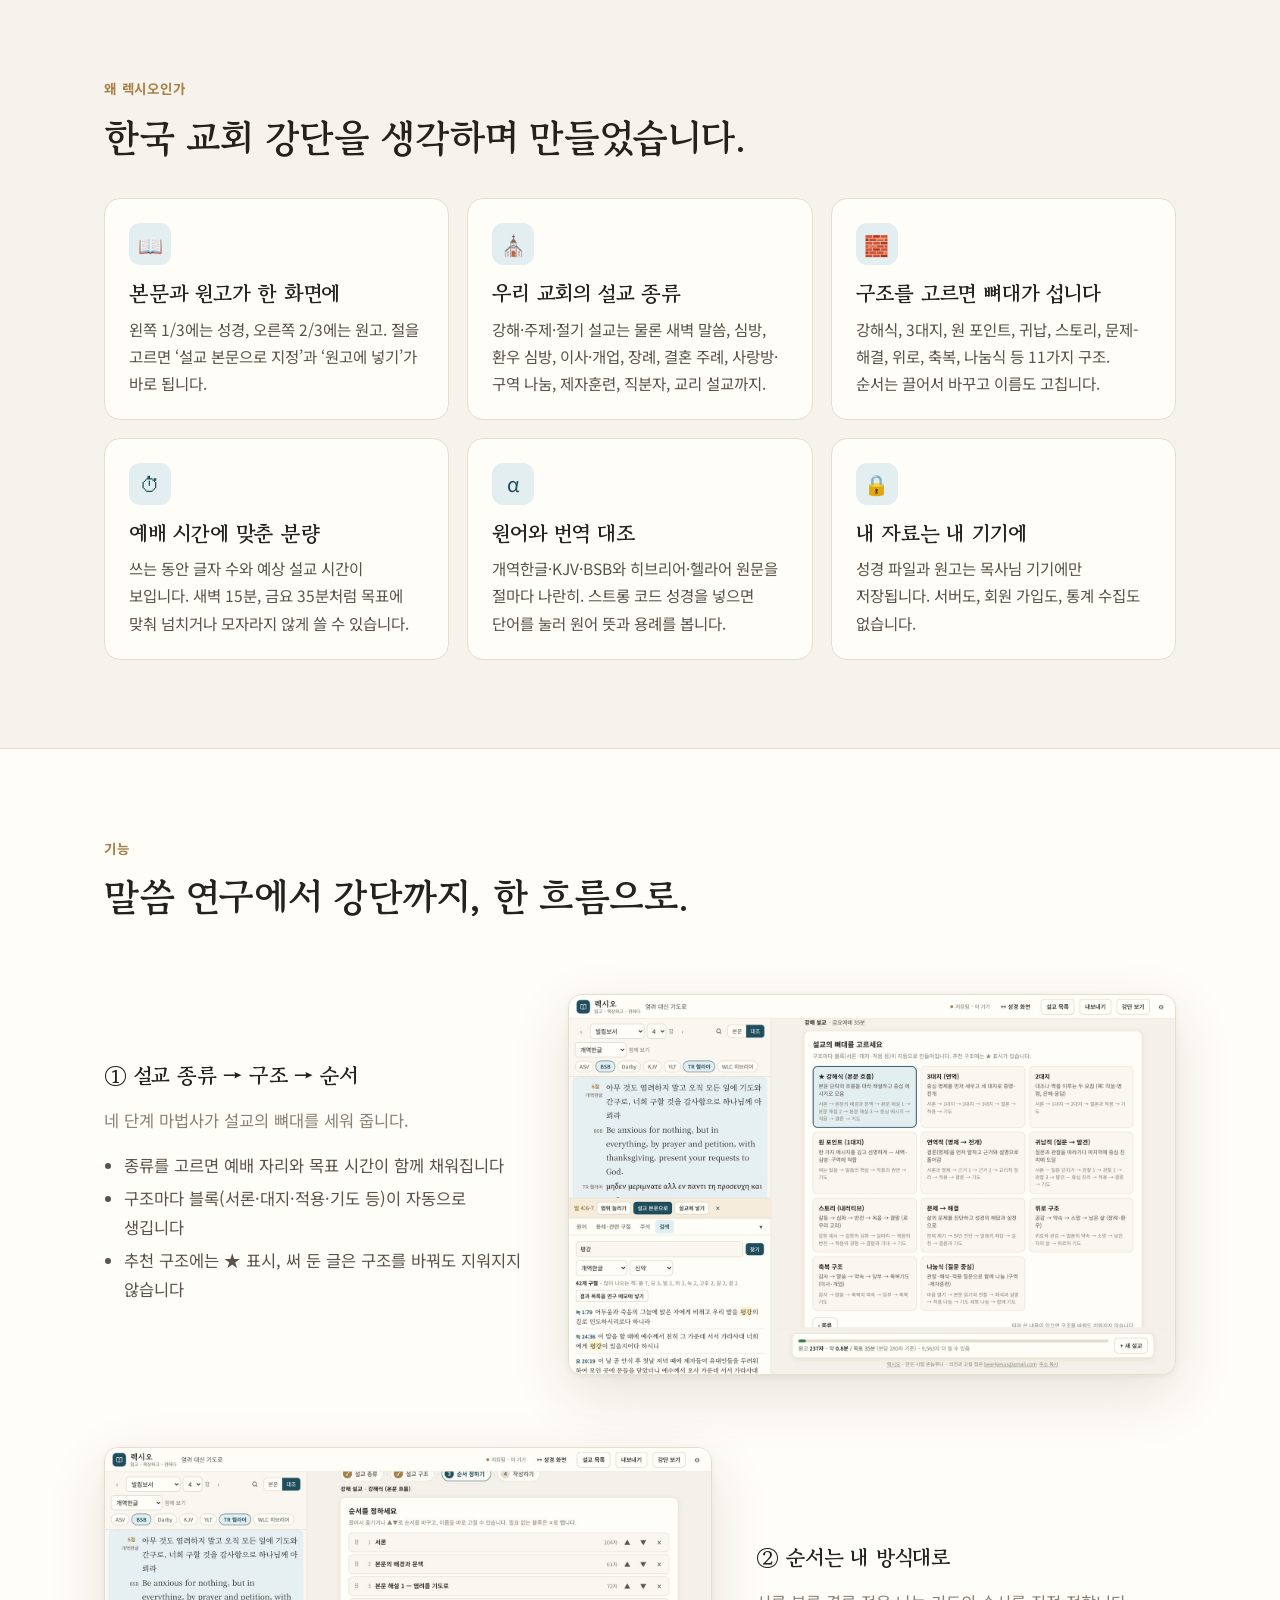
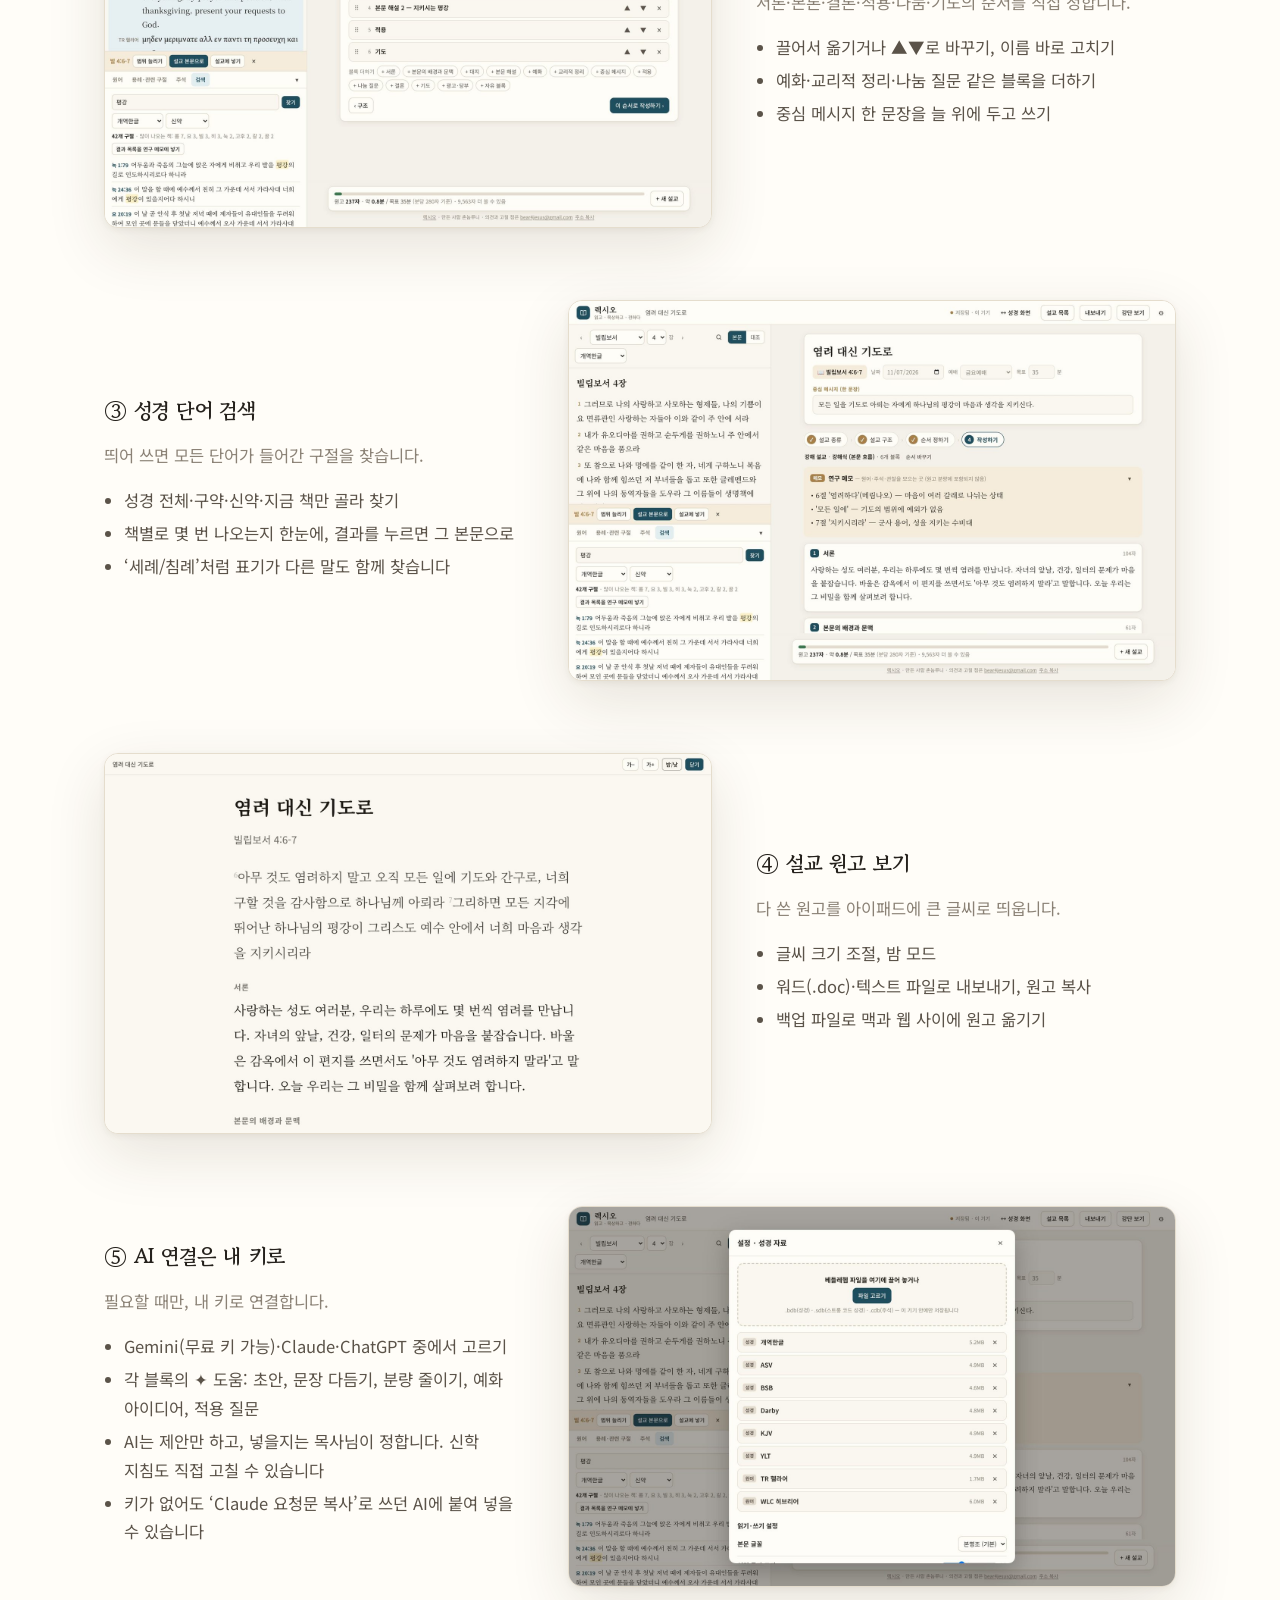
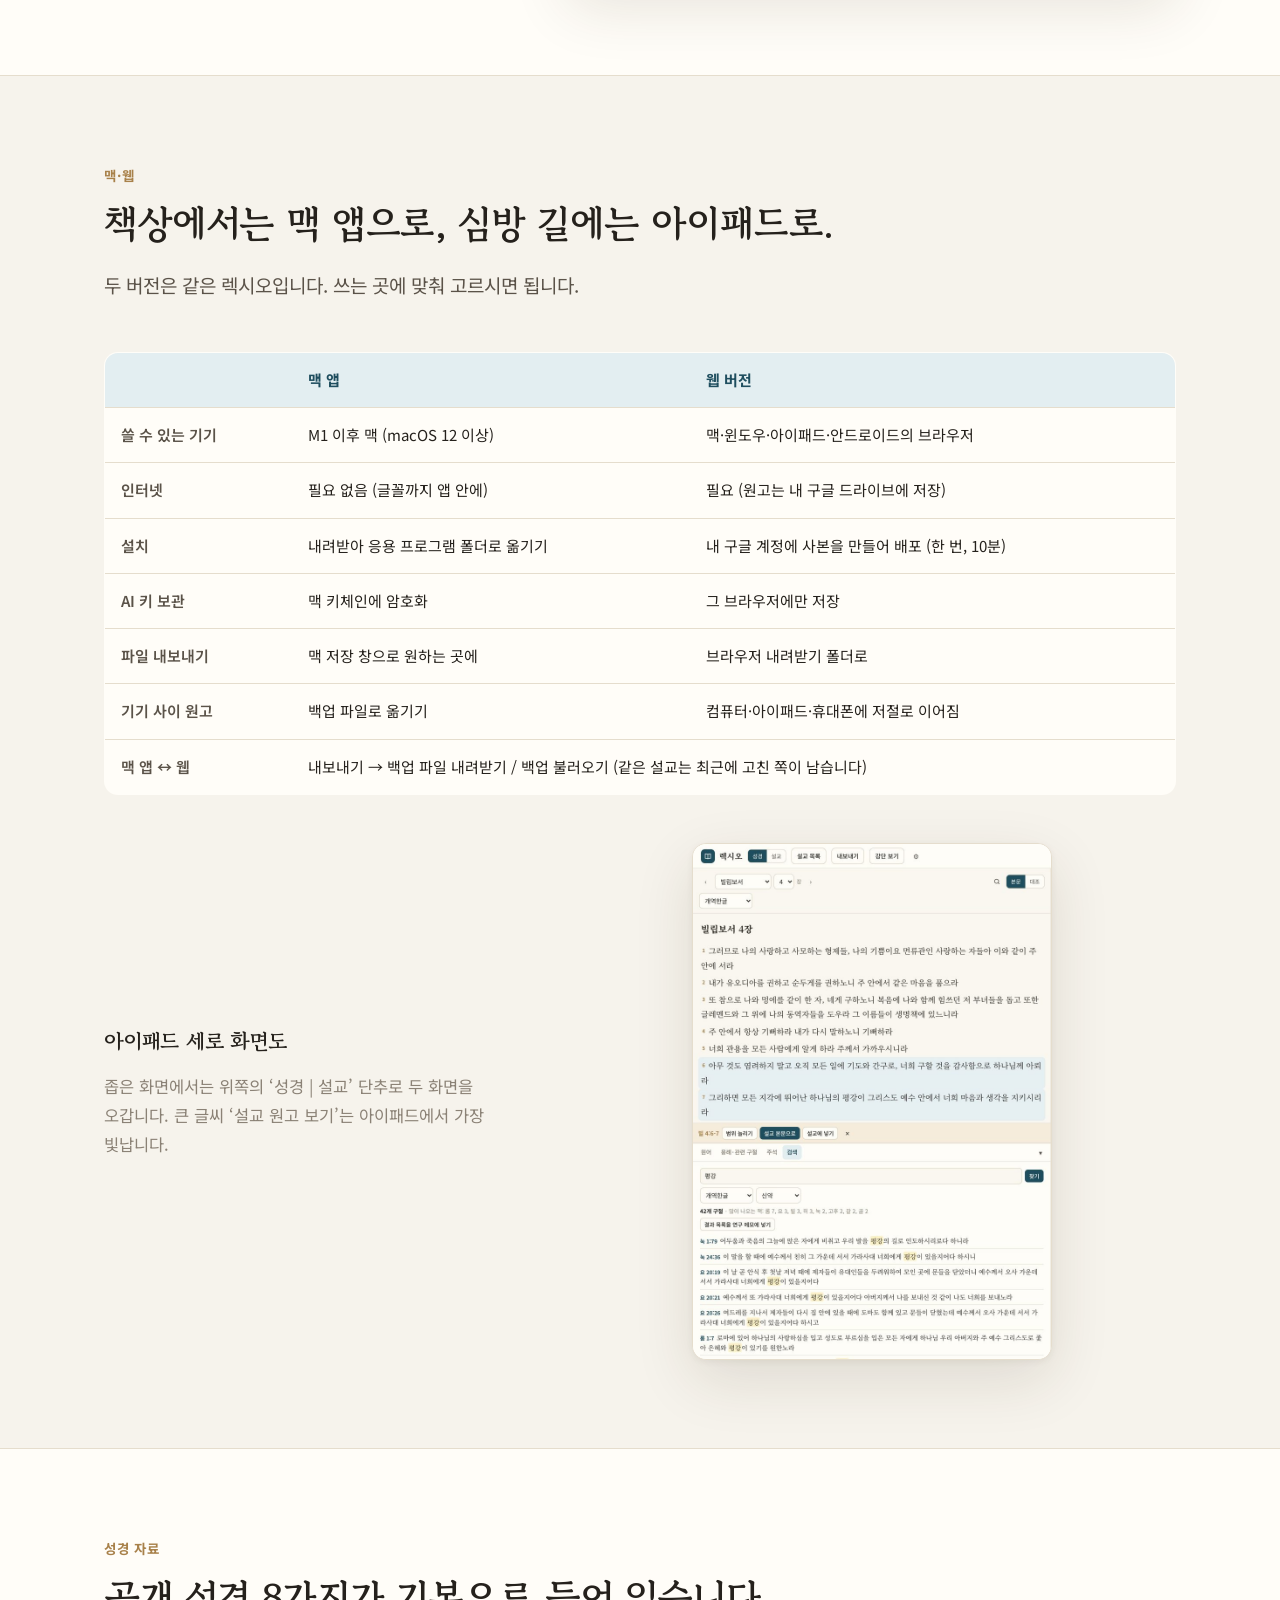
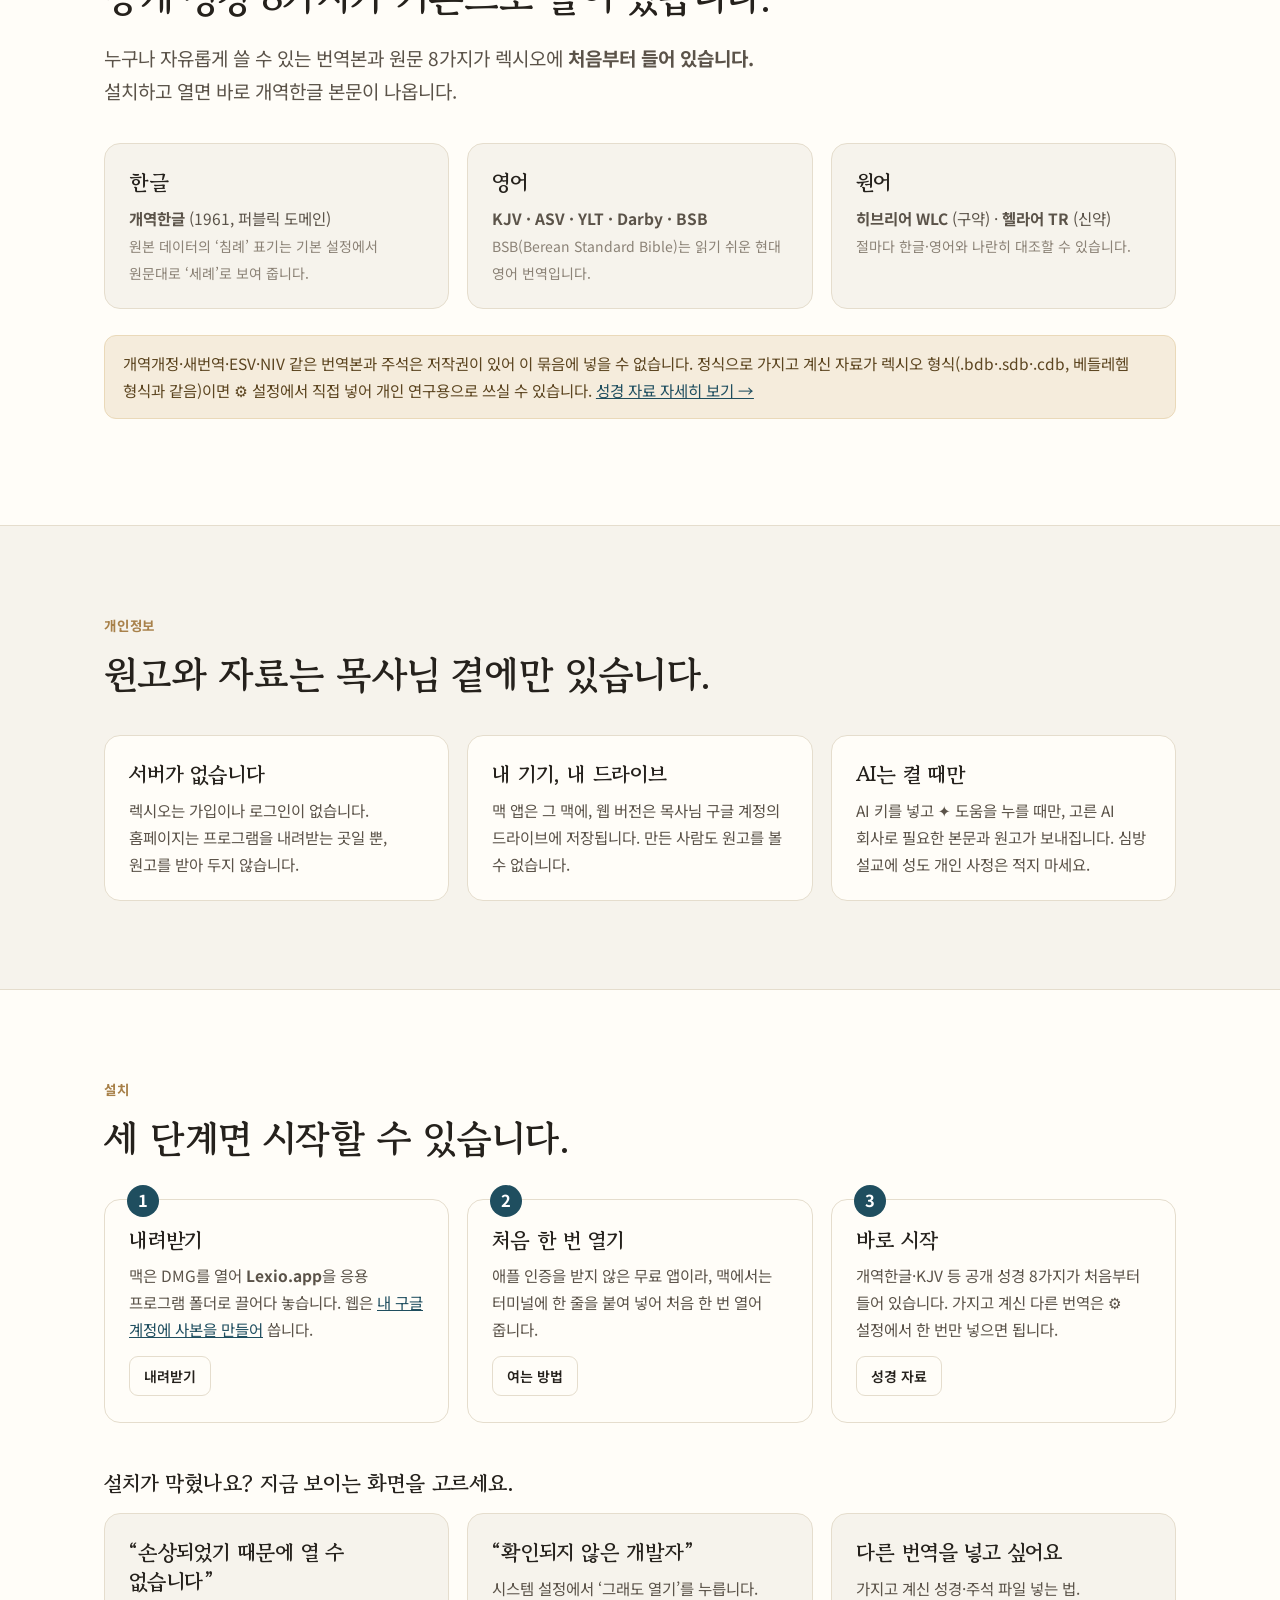
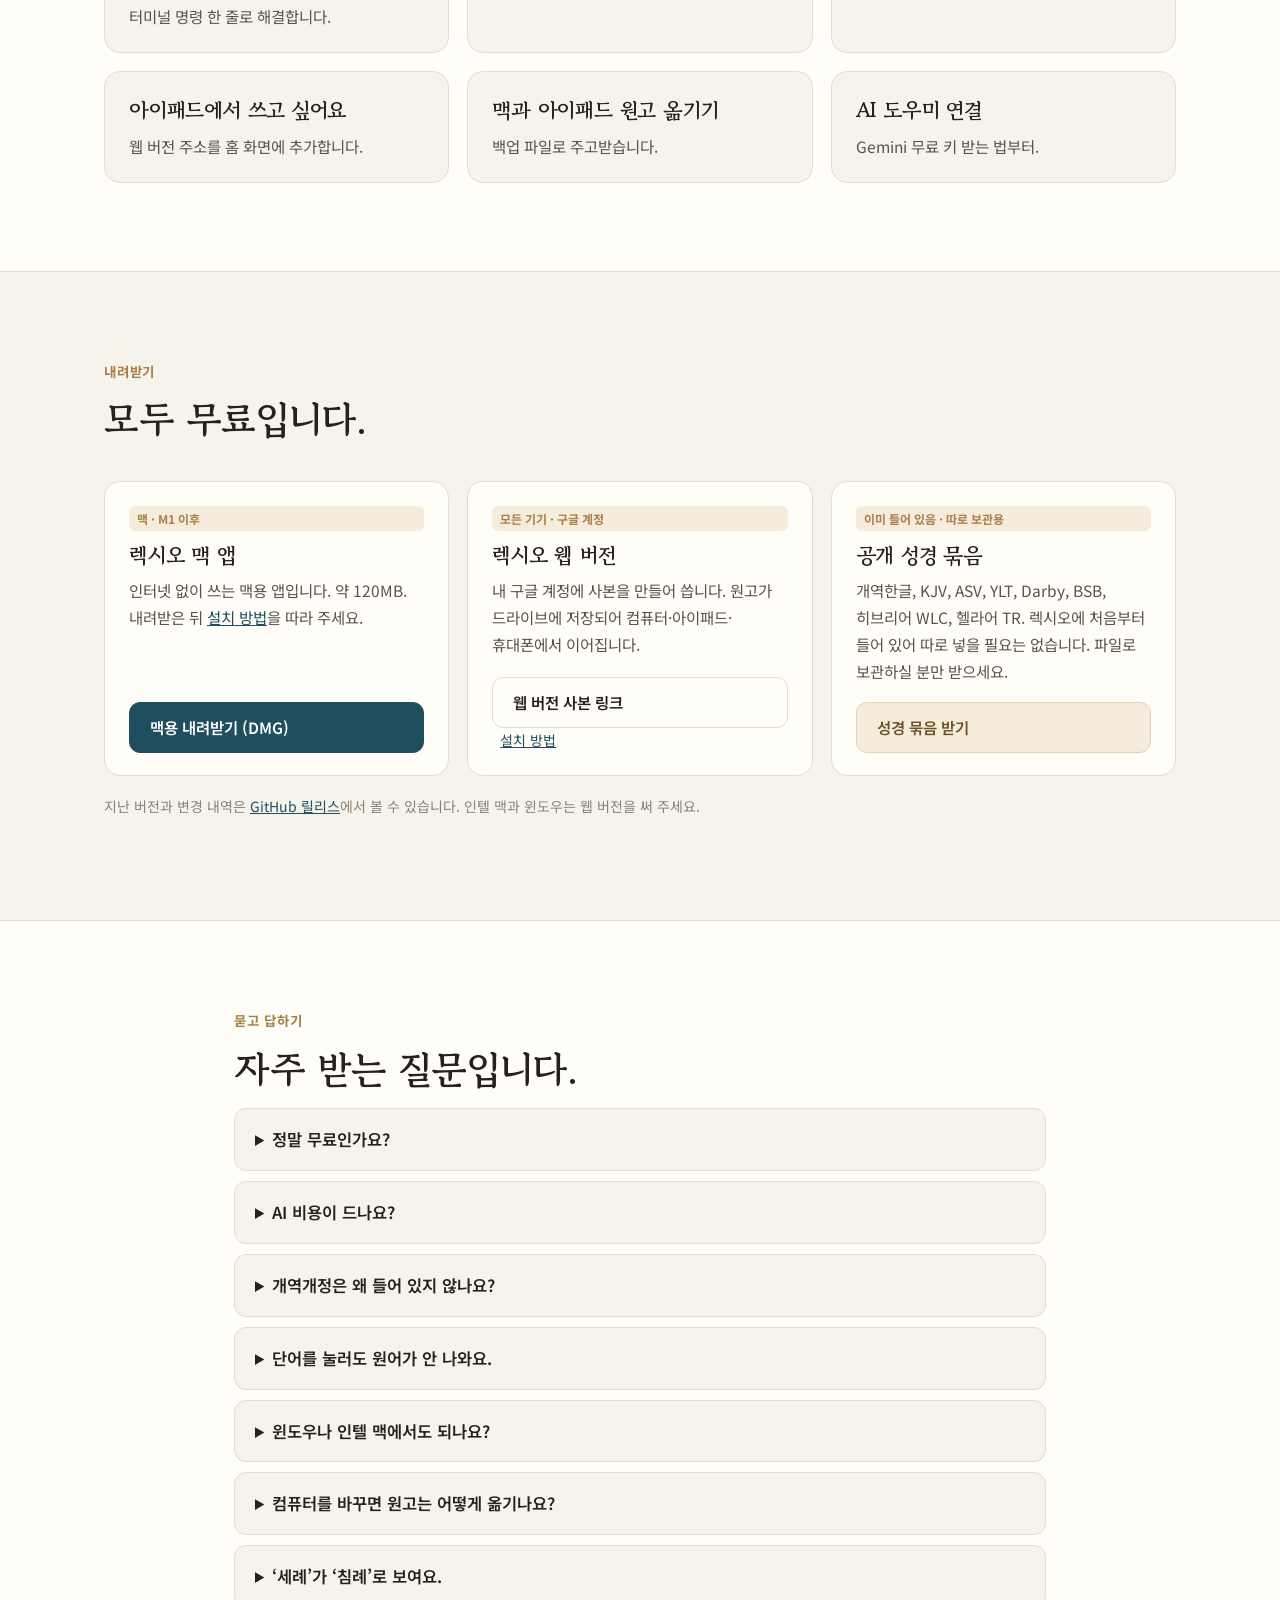
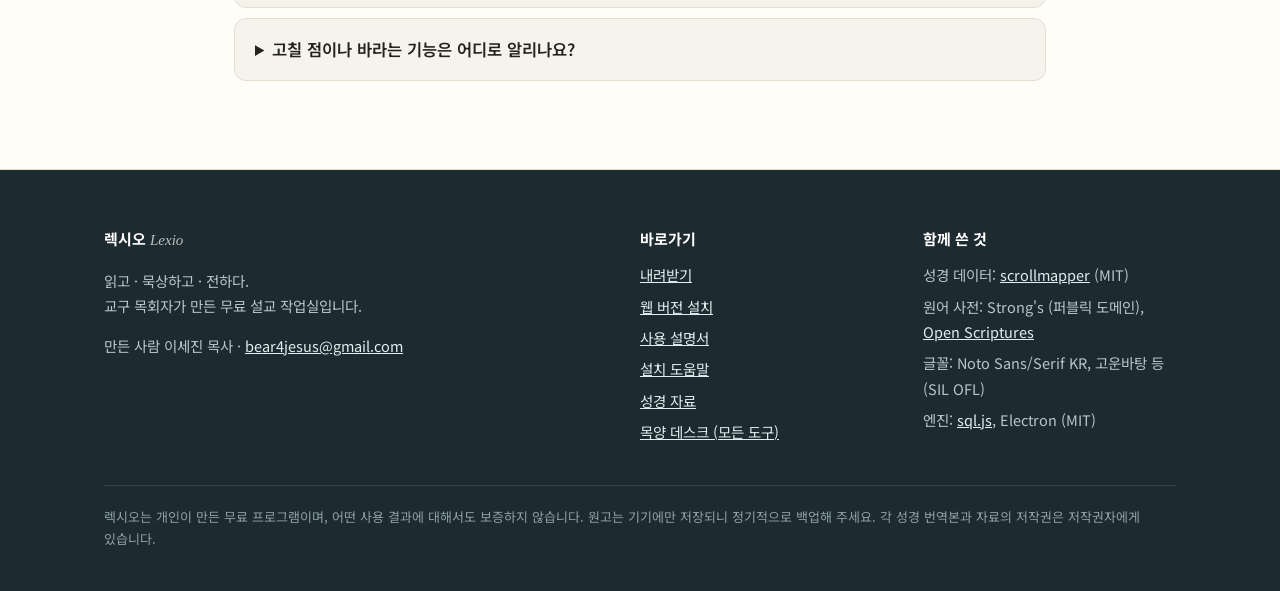
==== commit addf4883: "Add files via upload" ====
--- a/index.html
+++ b/index.html
@@ -17,6 +17,7 @@
 </head>
 <body>
 <a class="skip" href="#main">본문으로 건너뛰기</a>
+<div class="mokyang-bar" style="background:#111113;color:#fff;font:500 13.5px/1.4 'Pretendard','Noto Sans KR','Apple SD Gothic Neo',sans-serif;letter-spacing:-.01em"><div style="max-width:1160px;margin:0 auto;padding:9px 20px;display:flex;justify-content:space-between;align-items:center;gap:12px;flex-wrap:wrap"><a href="https://mokyangdesk.com/" style="color:#fff;text-decoration:none">← <b>목양 데스크</b> <span style="opacity:.75">모든 도구 보기</span></a><span style="opacity:.55">렉시오 · 쉐퍼드 데스크 · 오늘의 네컷 · 365 기도동행</span></div></div>
 <div class="notice">렉시오 1.3 — 공개 성경 8가지 기본 탑재, 웹 버전은 넣은 성경과 설정이 드라이브에 보관되어 다시 열어도 그대로. <a href="https://github.com/shepherdsdesk/lexio/releases/latest">무엇이 바뀌었나</a> · <a href="install.html#update">업데이트 방법</a></div>
 <header class="top"><div class="wrap">
   <a class="logo" href="#top"><img src="assets/icon.png" alt=""><span>렉시오<span class="en">Lexio</span><small>읽고 · 묵상하고 · 전하다</small></span></a>
@@ -38,7 +39,7 @@
     <a class="btn gold" href="guide.html">사용 설명서</a>
   </div>
   <div class="meta">무료 · 맥(M1 이후 애플 실리콘) · 웹 버전은 맥·윈도우·아이패드·안드로이드 브라우저</div>
-  <p class="verse">“에스라가 여호와의 율법을 연구하여 준행하며 율례와 규례를 이스라엘에게 가르치기로 결심하였었더라” <span class="muted small">— 에스라 7:10</span></p>
+  <p class="verse">“에스라가 여호와의 율법을 연구하여 준행하며 율례와 규례를 이스라엘에게 가르치기로 결심하였었더라” <span class="muted small">— 에스라 7:10, 개역한글</span></p>
   <div class="shot"><img src="assets/main.jpg" alt="렉시오 화면: 왼쪽에 빌립보서 4장 개역한글·BSB·헬라어 대조와 검색 결과, 오른쪽에 설교 원고 블록" loading="eager"></div>
 </div></section>
 
@@ -222,7 +223,7 @@
 <footer><div class="wrap">
   <div class="cols">
     <div><h4>렉시오 <span style="font-family:Georgia,serif;font-style:italic;font-weight:400;opacity:.7">Lexio</span></h4><p>읽고 · 묵상하고 · 전하다.<br>교구 목회자가 만든 무료 설교 작업실입니다.</p><p>만든 사람 이세진 목사 · <a href="mailto:bear4jesus@gmail.com">bear4jesus@gmail.com</a></p></div>
-    <div><h4>바로가기</h4><ul><li><a href="#download">내려받기</a></li><li><a href="install.html#web">웹 버전 설치</a></li><li><a href="guide.html">사용 설명서</a></li><li><a href="install.html">설치 도움말</a></li><li><a href="bible.html">성경 자료</a></li></ul></div>
+    <div><h4>바로가기</h4><ul><li><a href="#download">내려받기</a></li><li><a href="install.html#web">웹 버전 설치</a></li><li><a href="guide.html">사용 설명서</a></li><li><a href="install.html">설치 도움말</a></li><li><a href="bible.html">성경 자료</a></li><li><a href="https://mokyangdesk.com/">목양 데스크 (모든 도구)</a></li></ul></div>
     <div><h4>함께 쓴 것</h4><ul><li>성경 데이터: <a href="https://github.com/scrollmapper/bible_databases">scrollmapper</a> (MIT)</li><li>원어 사전: Strong's (퍼블릭 도메인), <a href="https://github.com/openscriptures/strongs">Open Scriptures</a></li><li>글꼴: Noto Sans/Serif KR, 고운바탕 등 (SIL OFL)</li><li>엔진: <a href="https://github.com/sql-js/sql.js">sql.js</a>, Electron (MIT)</li></ul></div>
   </div>
   <div class="fine">렉시오는 개인이 만든 무료 프로그램이며, 어떤 사용 결과에 대해서도 보증하지 않습니다. 원고는 기기에만 저장되니 정기적으로 백업해 주세요. 각 성경 번역본과 자료의 저작권은 저작권자에게 있습니다.</div>
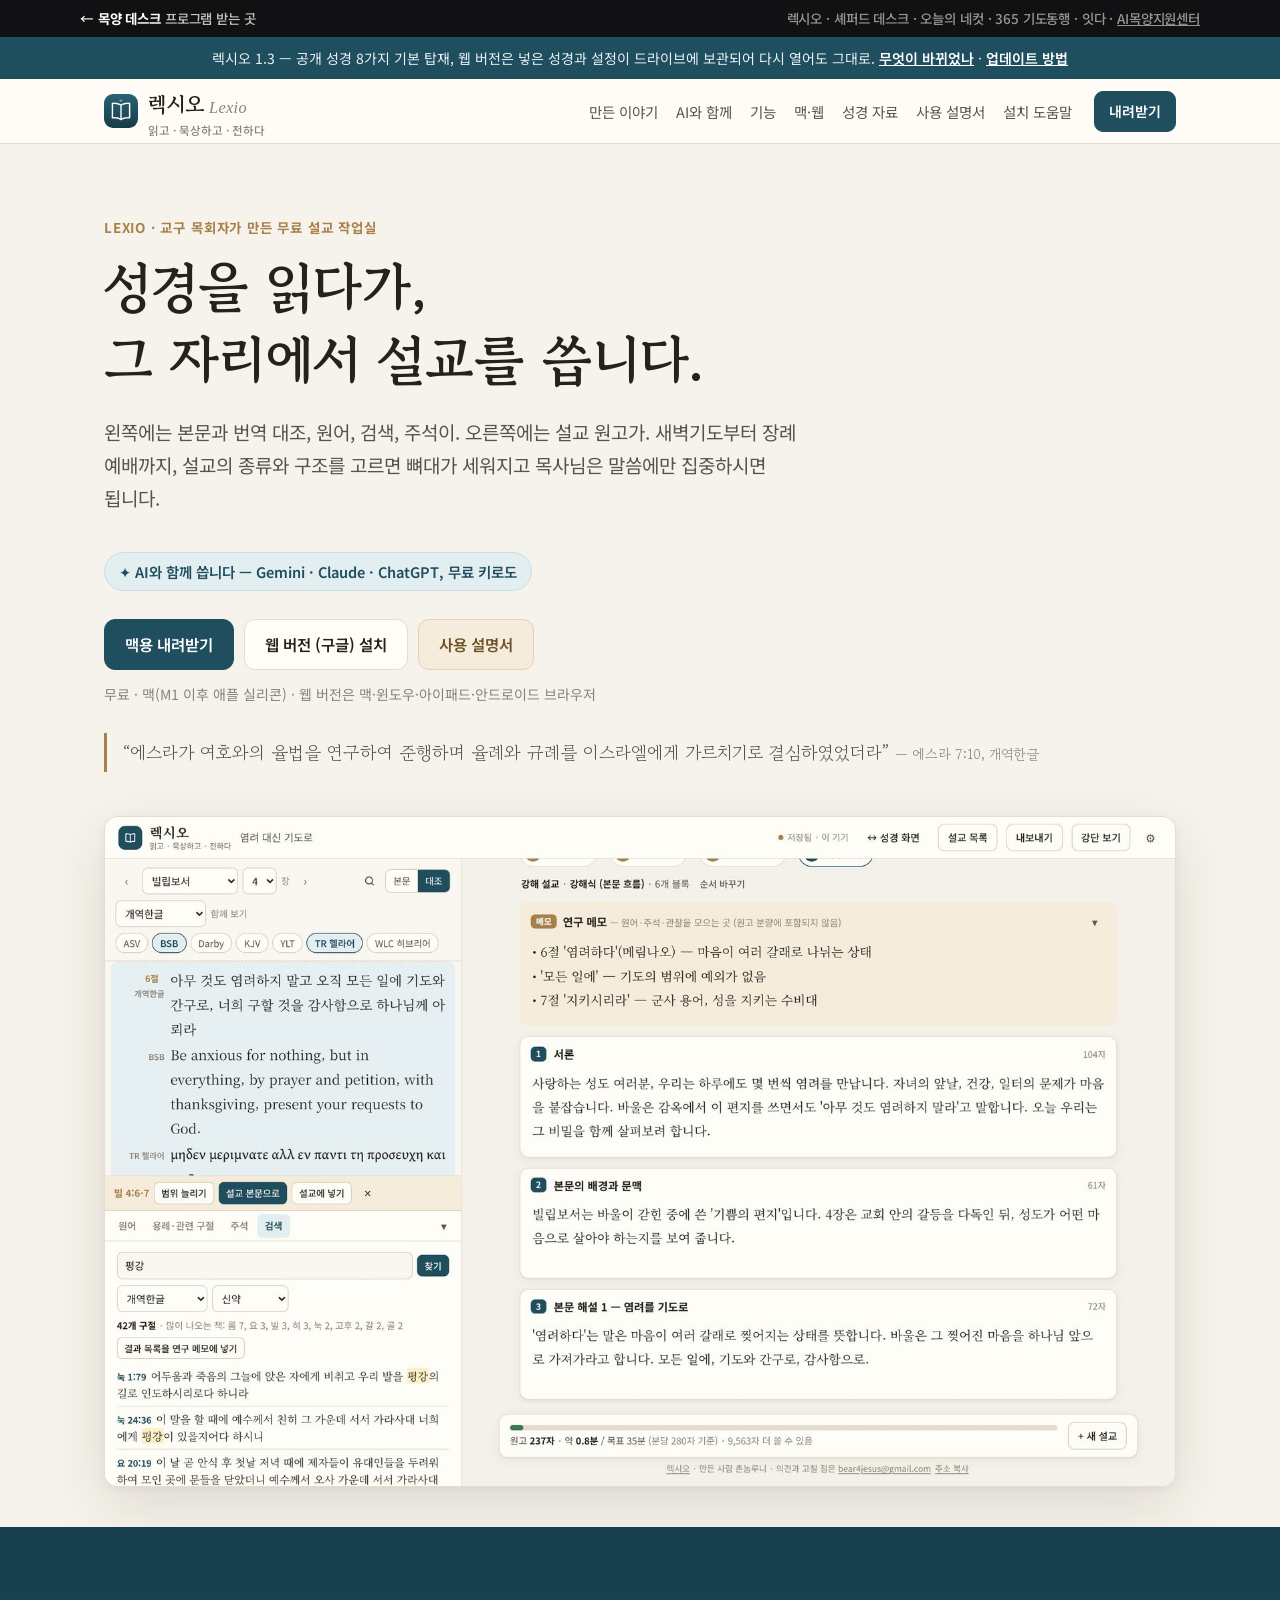
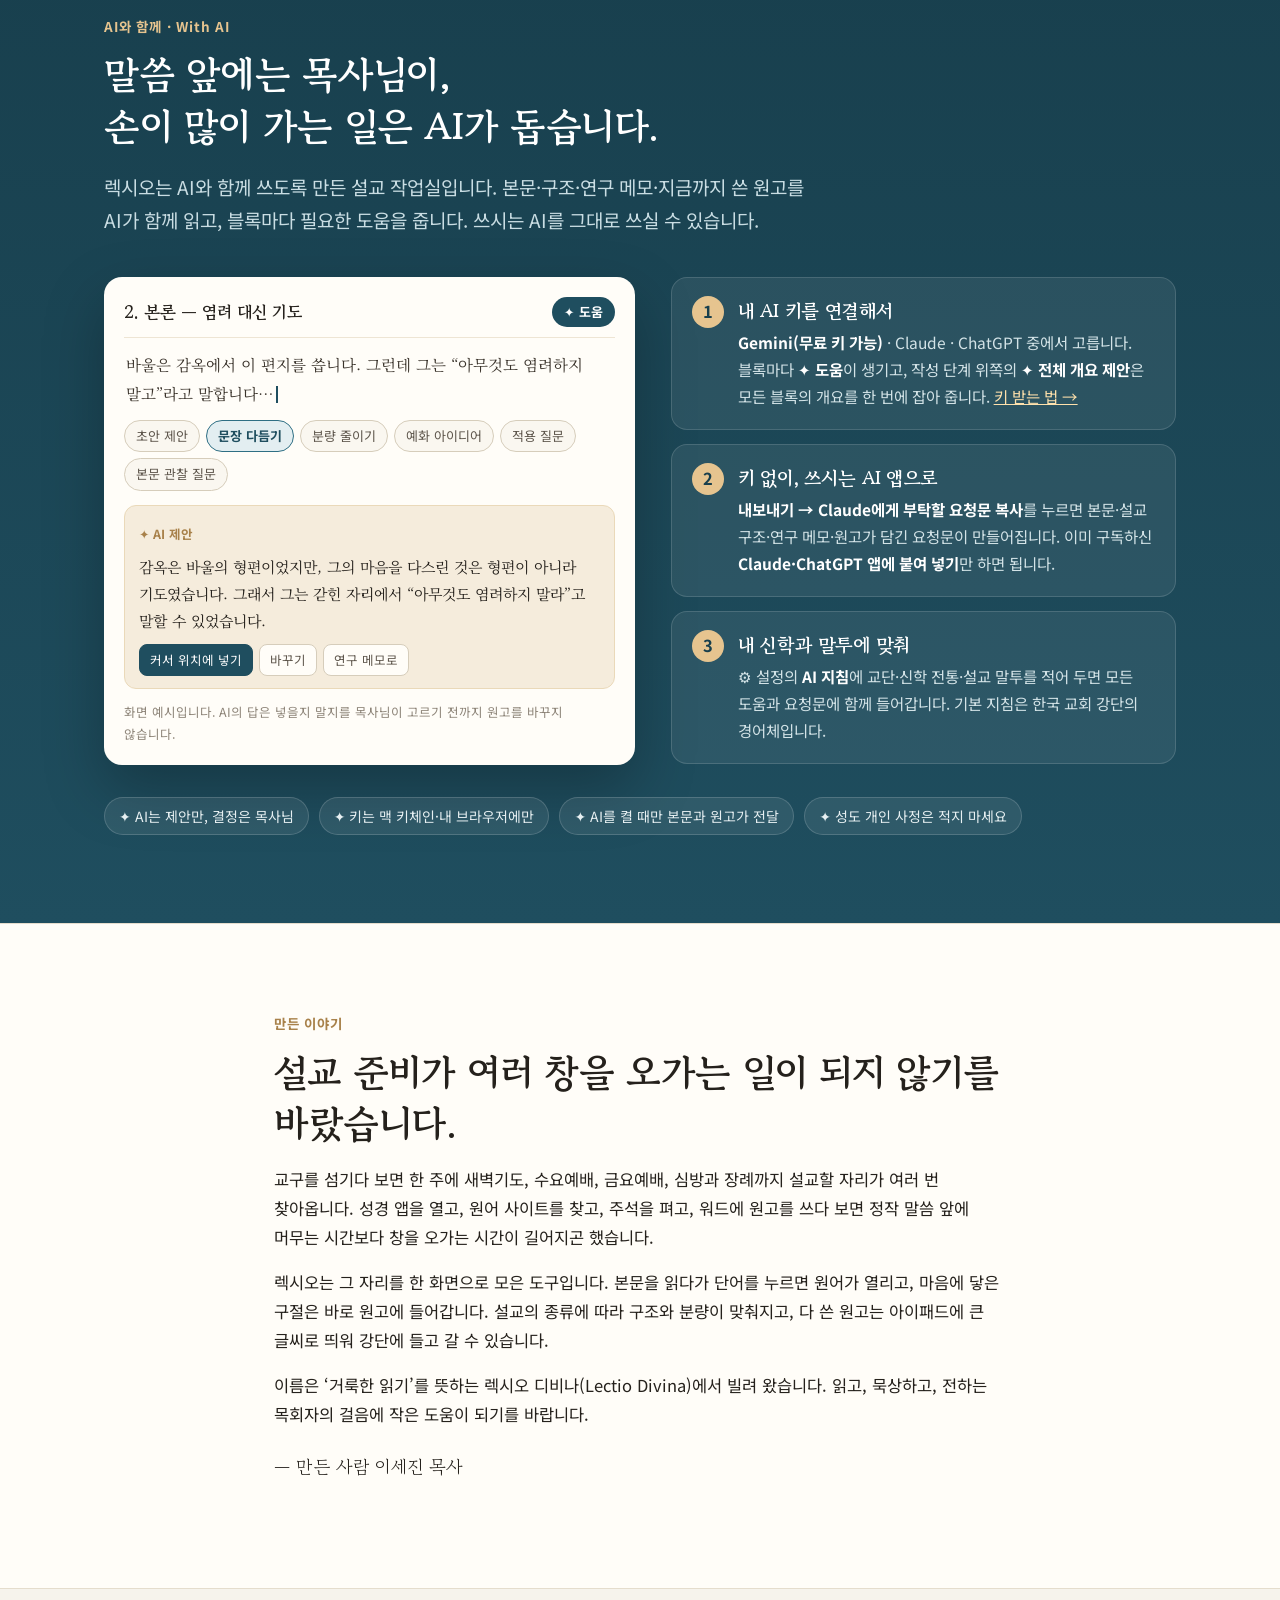
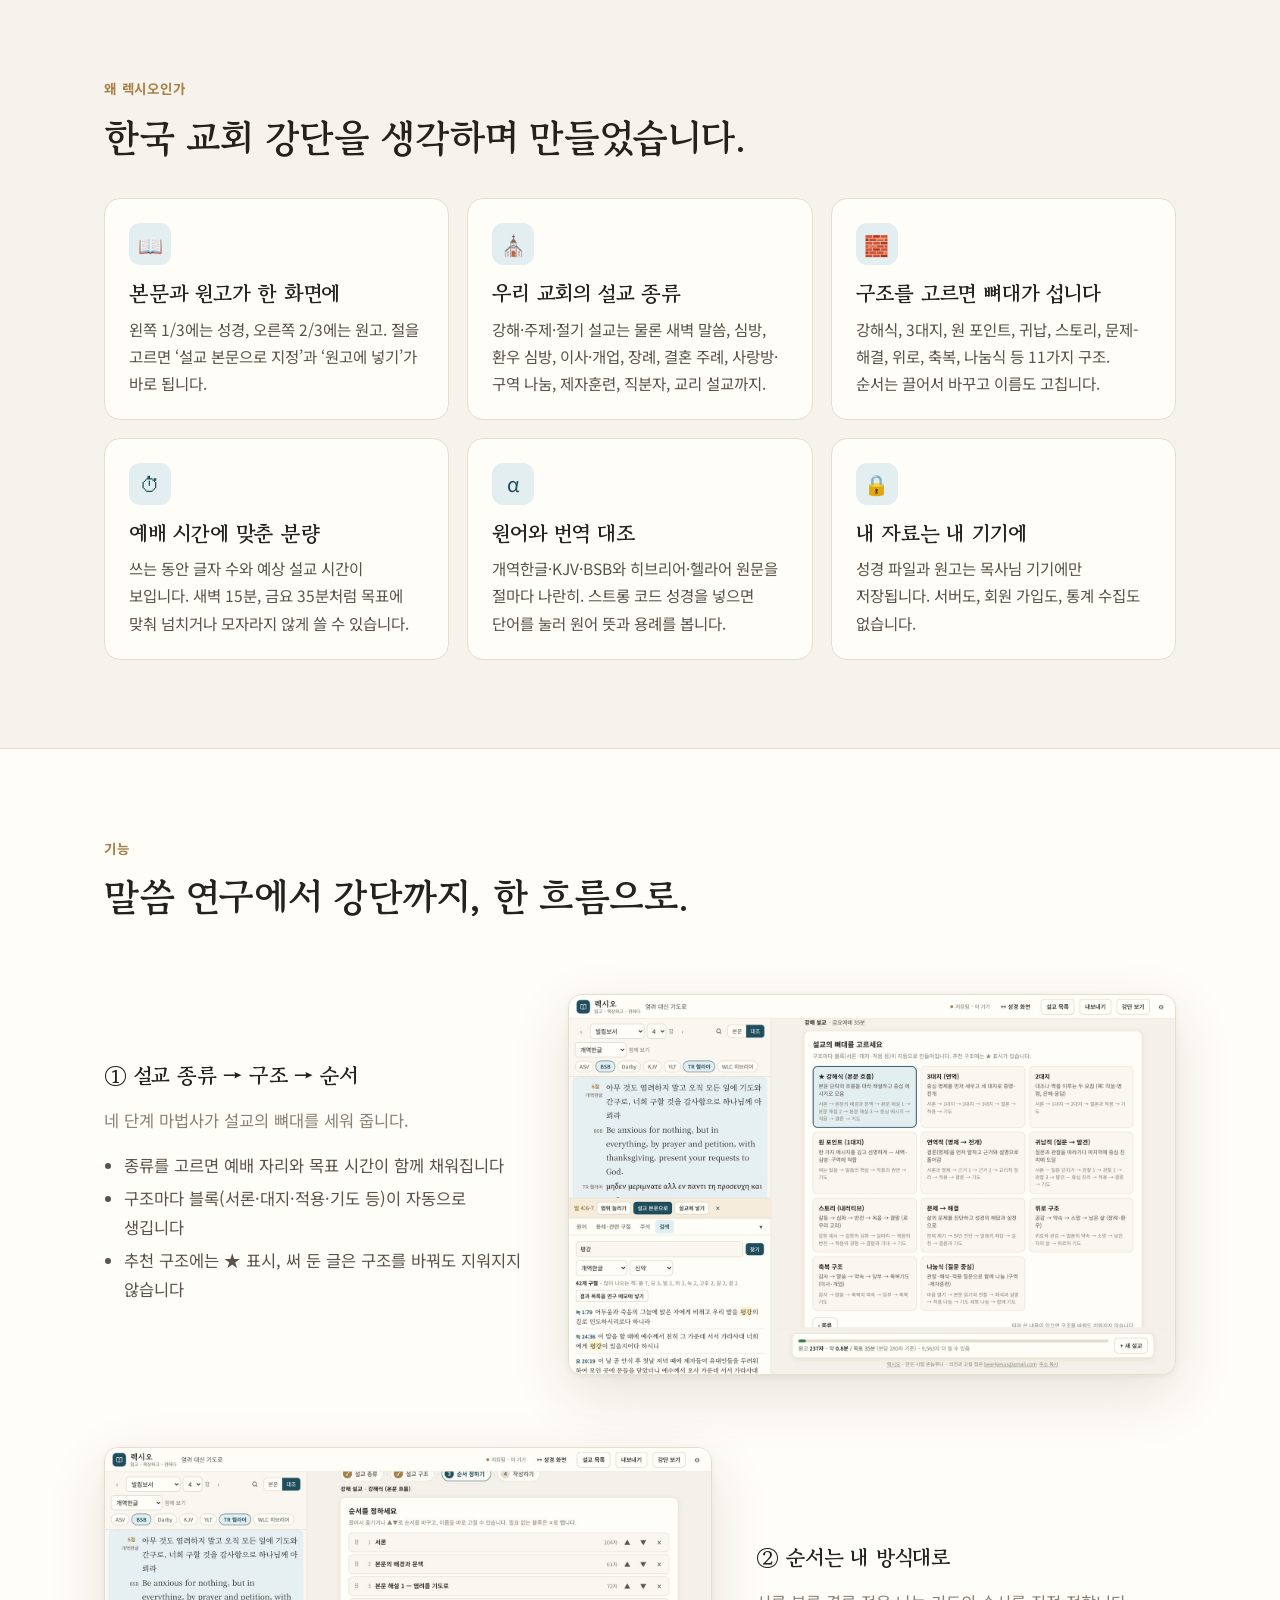
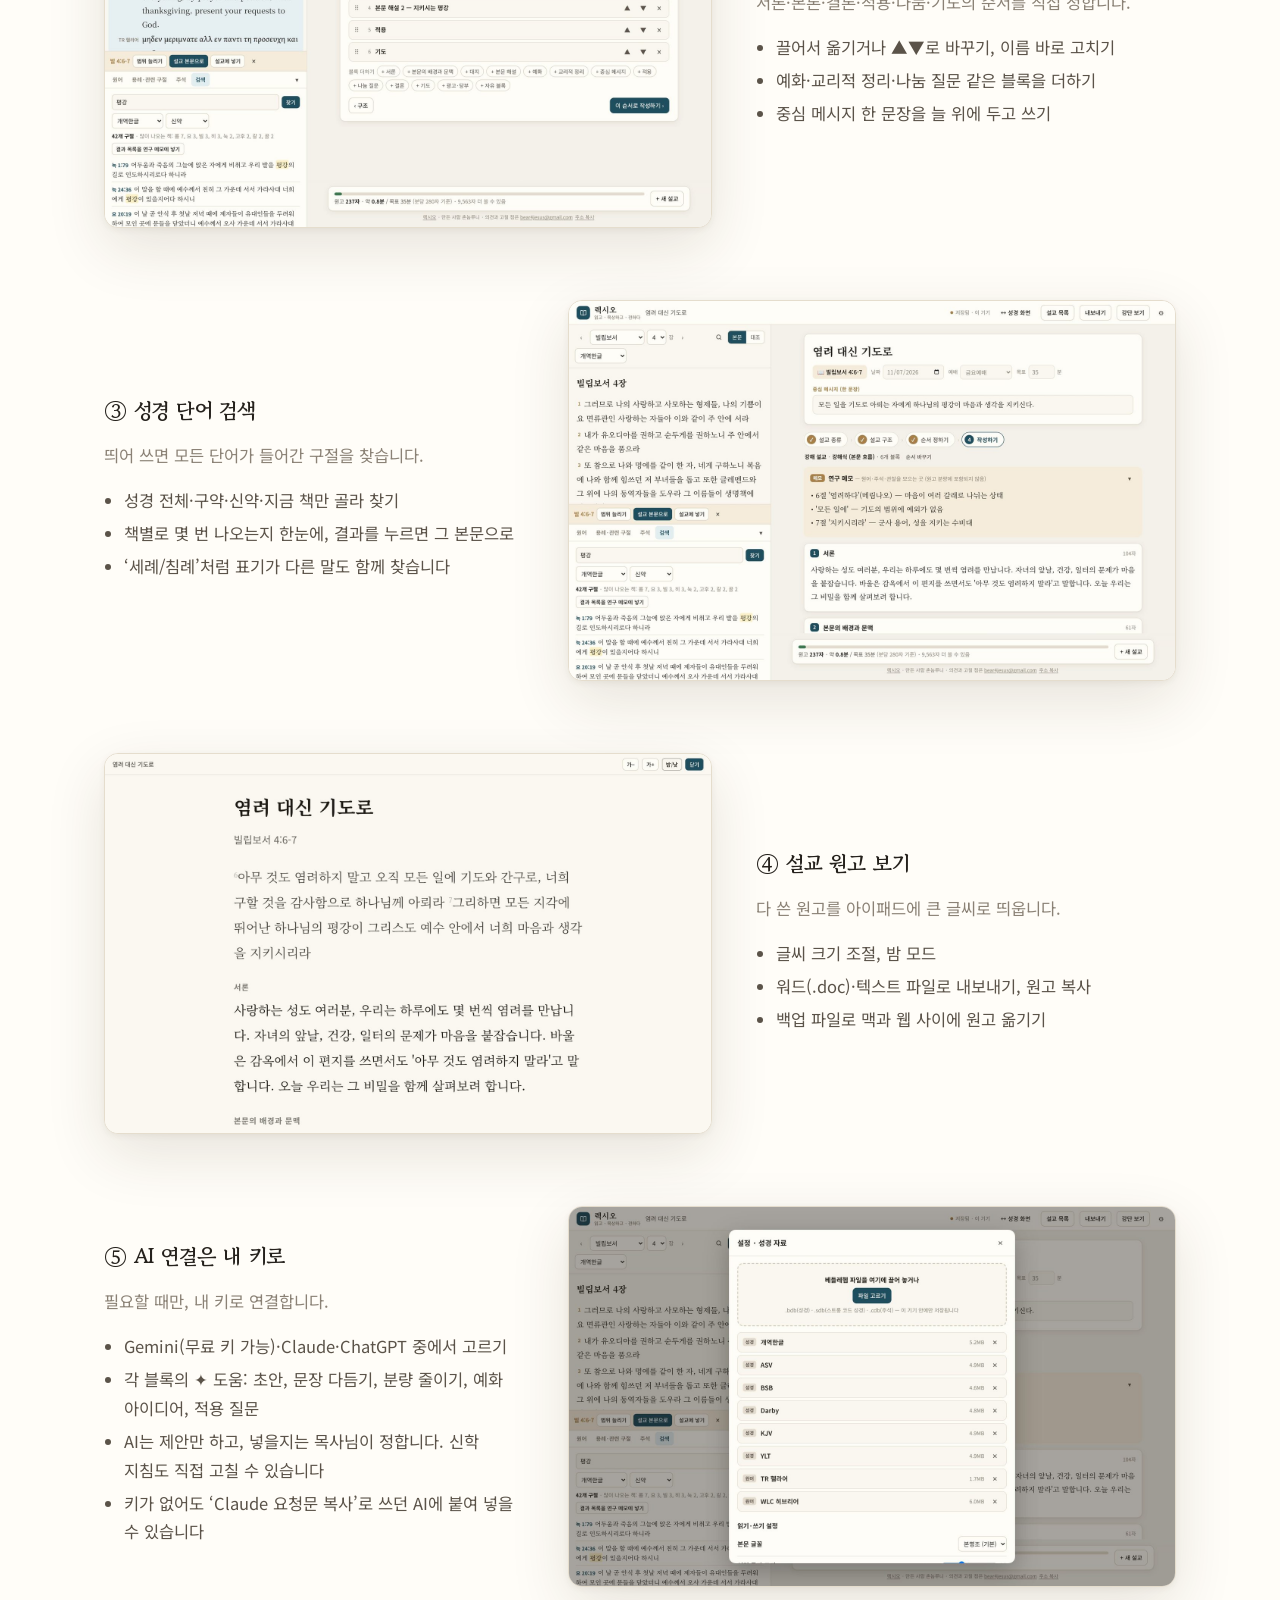
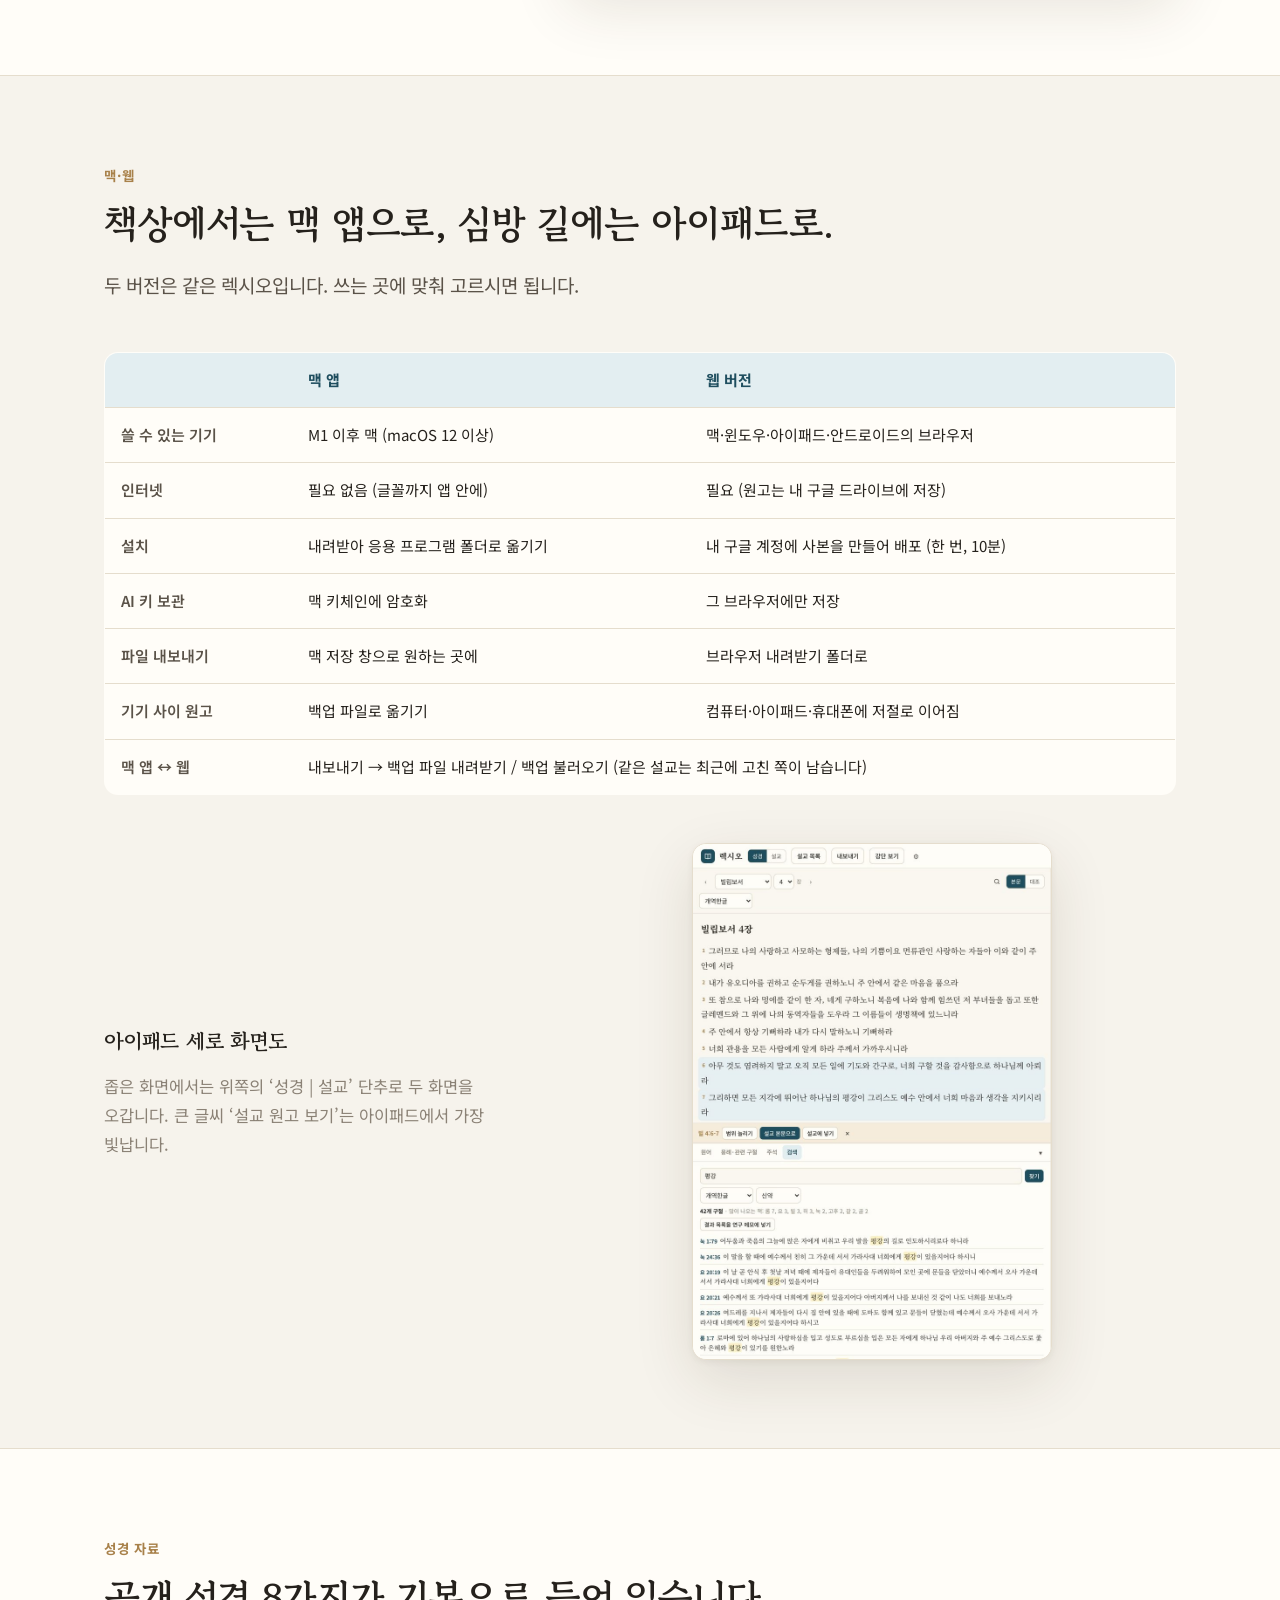
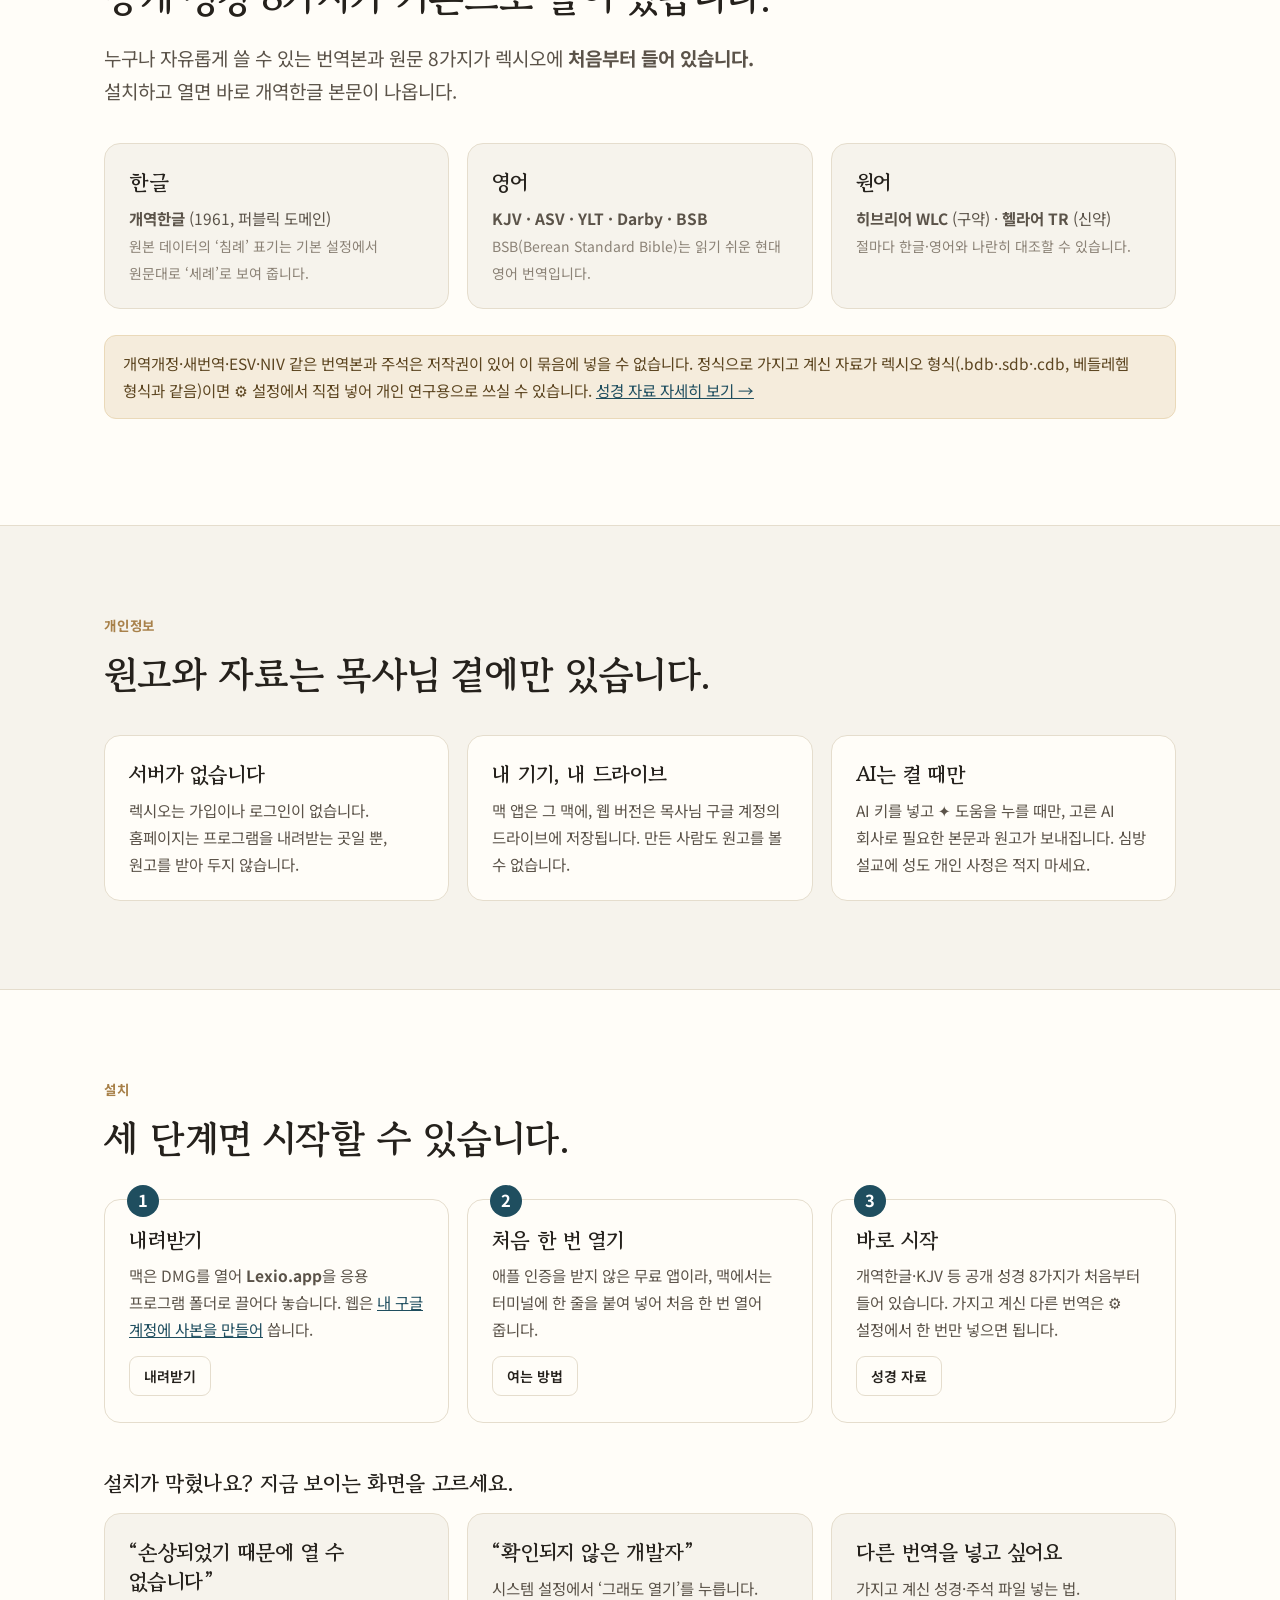
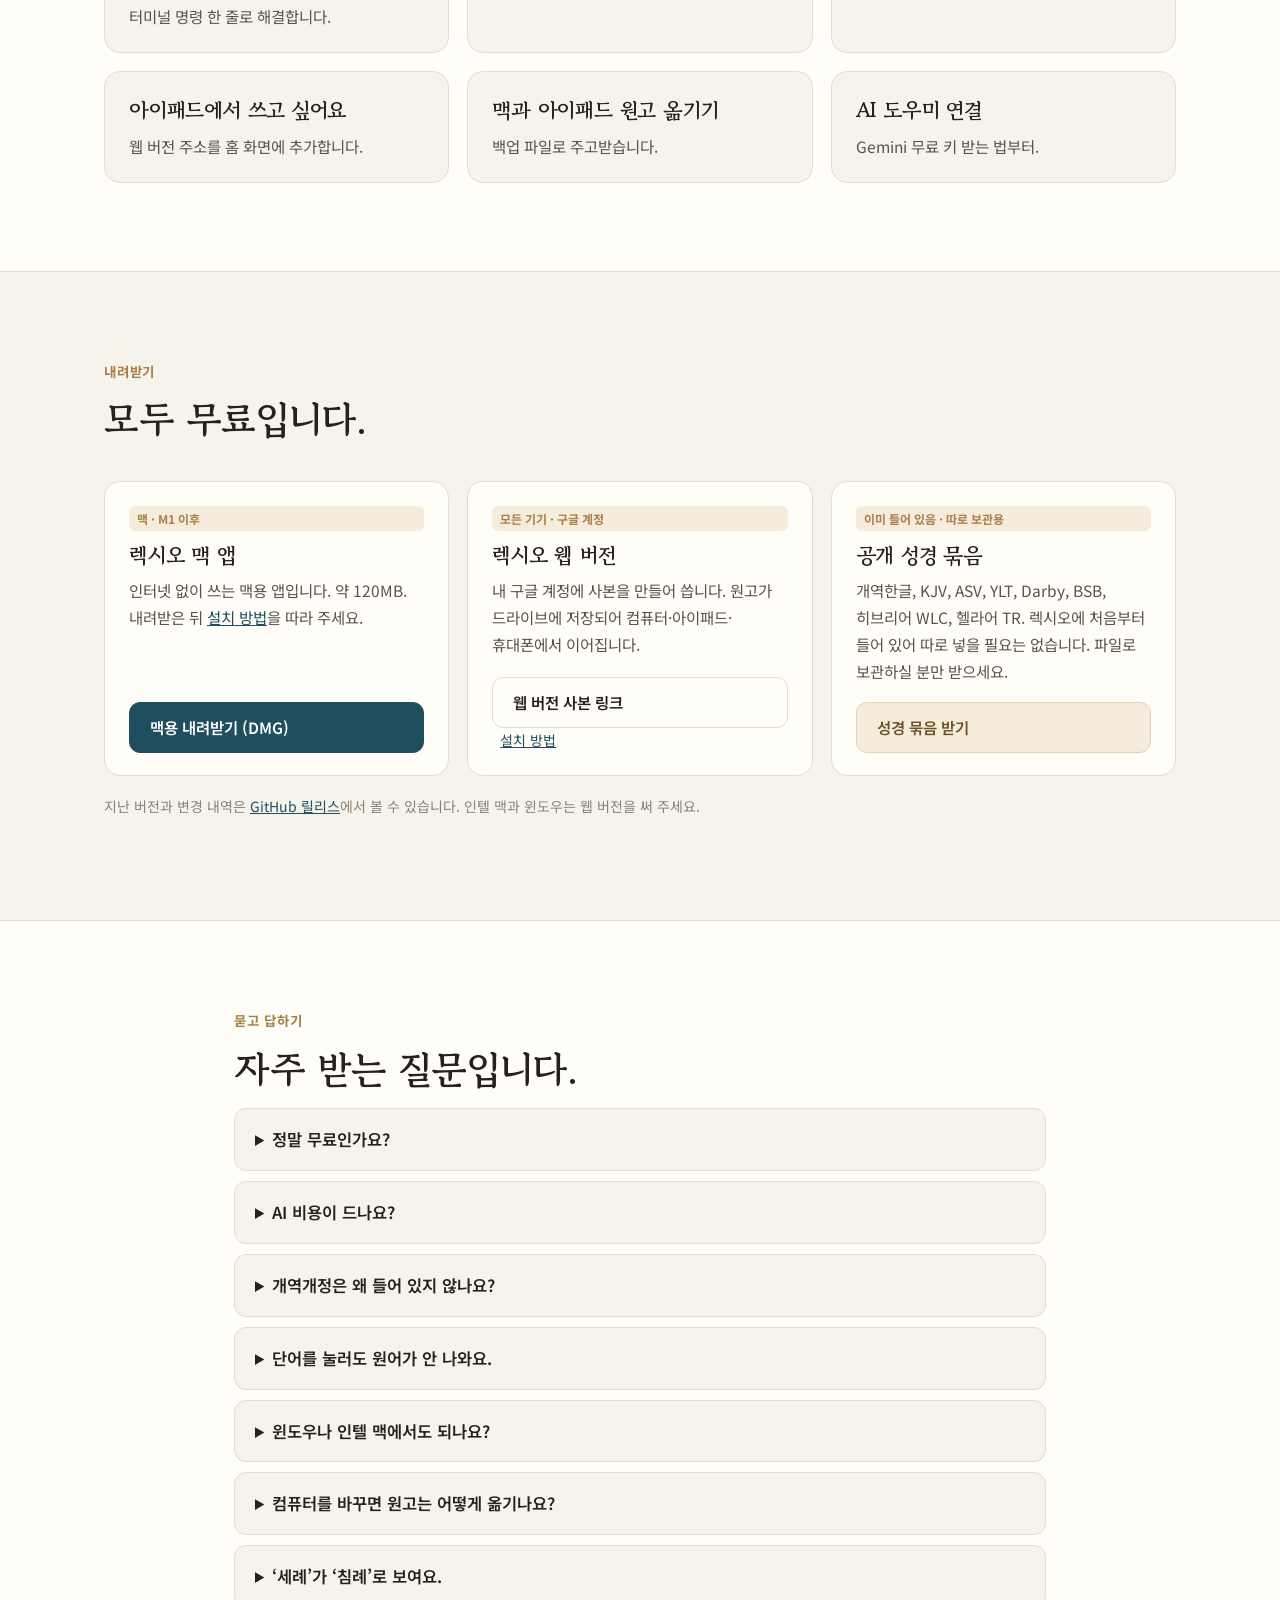
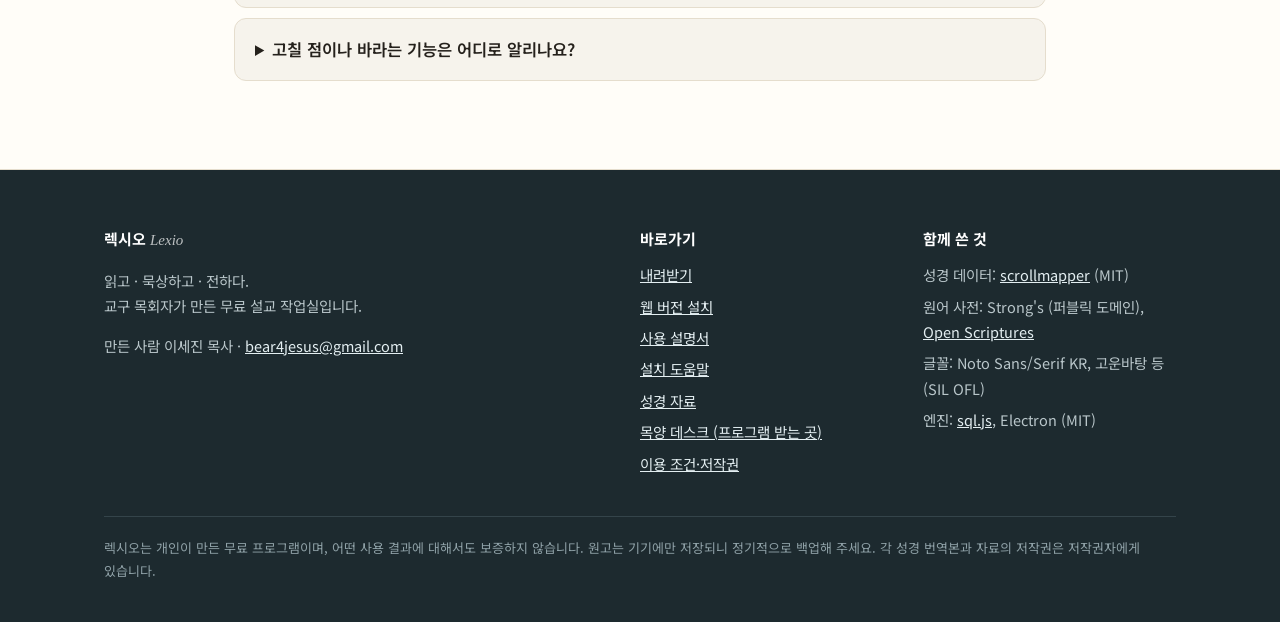
==== commit 134c7b84: "Add files via upload" ====
--- a/index.html
+++ b/index.html
@@ -17,7 +17,7 @@
 </head>
 <body>
 <a class="skip" href="#main">본문으로 건너뛰기</a>
-<div class="mokyang-bar" style="background:#111113;color:#fff;font:500 13.5px/1.4 'Pretendard','Noto Sans KR','Apple SD Gothic Neo',sans-serif;letter-spacing:-.01em"><div style="max-width:1160px;margin:0 auto;padding:9px 20px;display:flex;justify-content:space-between;align-items:center;gap:12px;flex-wrap:wrap"><a href="https://mokyangdesk.com/" style="color:#fff;text-decoration:none">← <b>목양 데스크</b> <span style="opacity:.75">모든 도구 보기</span></a><span style="opacity:.55">렉시오 · 쉐퍼드 데스크 · 오늘의 네컷 · 365 기도동행</span></div></div>
+<div class="mokyang-bar" style="background:#111113;color:#fff;font:500 13.5px/1.4 'Pretendard','Noto Sans KR','Apple SD Gothic Neo',sans-serif;letter-spacing:-.01em"><div style="max-width:1160px;margin:0 auto;padding:9px 20px;display:flex;justify-content:space-between;align-items:center;gap:12px;flex-wrap:wrap"><a href="https://mokyangdesk.com/desk/" style="color:#fff;text-decoration:none">← <b>목양 데스크</b> <span style="opacity:.75">프로그램 받는 곳</span></a><span style="opacity:.55">렉시오 · 셰퍼드 데스크 · 오늘의 네컷 · 365 기도동행 · 잇다 · <a href="https://mokyangdesk.com/" style="color:inherit">AI목양지원센터</a></span></div></div>
 <div class="notice">렉시오 1.3 — 공개 성경 8가지 기본 탑재, 웹 버전은 넣은 성경과 설정이 드라이브에 보관되어 다시 열어도 그대로. <a href="https://github.com/shepherdsdesk/lexio/releases/latest">무엇이 바뀌었나</a> · <a href="install.html#update">업데이트 방법</a></div>
 <header class="top"><div class="wrap">
   <a class="logo" href="#top"><img src="assets/icon.png" alt=""><span>렉시오<span class="en">Lexio</span><small>읽고 · 묵상하고 · 전하다</small></span></a>
@@ -223,7 +223,7 @@
 <footer><div class="wrap">
   <div class="cols">
     <div><h4>렉시오 <span style="font-family:Georgia,serif;font-style:italic;font-weight:400;opacity:.7">Lexio</span></h4><p>읽고 · 묵상하고 · 전하다.<br>교구 목회자가 만든 무료 설교 작업실입니다.</p><p>만든 사람 이세진 목사 · <a href="mailto:bear4jesus@gmail.com">bear4jesus@gmail.com</a></p></div>
-    <div><h4>바로가기</h4><ul><li><a href="#download">내려받기</a></li><li><a href="install.html#web">웹 버전 설치</a></li><li><a href="guide.html">사용 설명서</a></li><li><a href="install.html">설치 도움말</a></li><li><a href="bible.html">성경 자료</a></li><li><a href="https://mokyangdesk.com/">목양 데스크 (모든 도구)</a></li></ul></div>
+    <div><h4>바로가기</h4><ul><li><a href="#download">내려받기</a></li><li><a href="install.html#web">웹 버전 설치</a></li><li><a href="guide.html">사용 설명서</a></li><li><a href="install.html">설치 도움말</a></li><li><a href="bible.html">성경 자료</a></li><li><a href="https://mokyangdesk.com/desk/">목양 데스크 (프로그램 받는 곳)</a></li><li><a href="https://mokyangdesk.com/terms.html">이용 조건·저작권</a></li></ul></div>
     <div><h4>함께 쓴 것</h4><ul><li>성경 데이터: <a href="https://github.com/scrollmapper/bible_databases">scrollmapper</a> (MIT)</li><li>원어 사전: Strong's (퍼블릭 도메인), <a href="https://github.com/openscriptures/strongs">Open Scriptures</a></li><li>글꼴: Noto Sans/Serif KR, 고운바탕 등 (SIL OFL)</li><li>엔진: <a href="https://github.com/sql-js/sql.js">sql.js</a>, Electron (MIT)</li></ul></div>
   </div>
   <div class="fine">렉시오는 개인이 만든 무료 프로그램이며, 어떤 사용 결과에 대해서도 보증하지 않습니다. 원고는 기기에만 저장되니 정기적으로 백업해 주세요. 각 성경 번역본과 자료의 저작권은 저작권자에게 있습니다.</div>
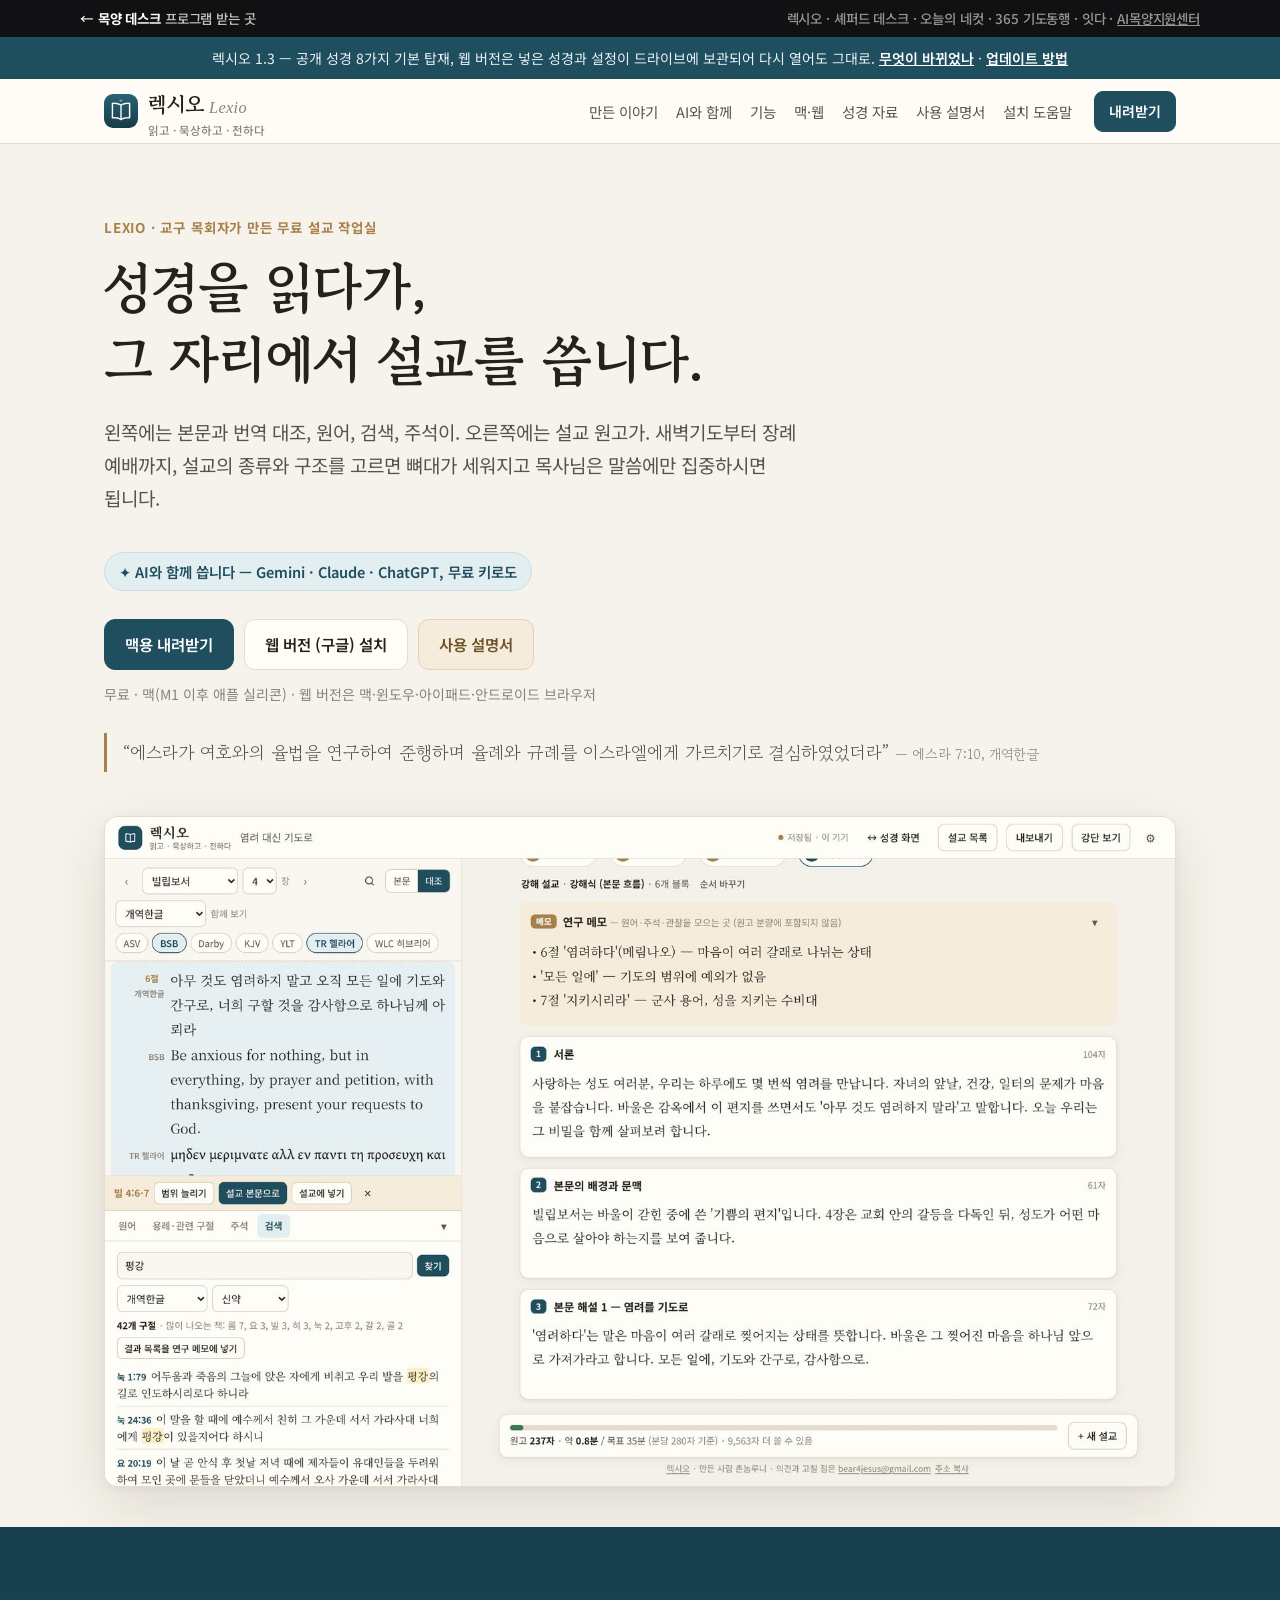
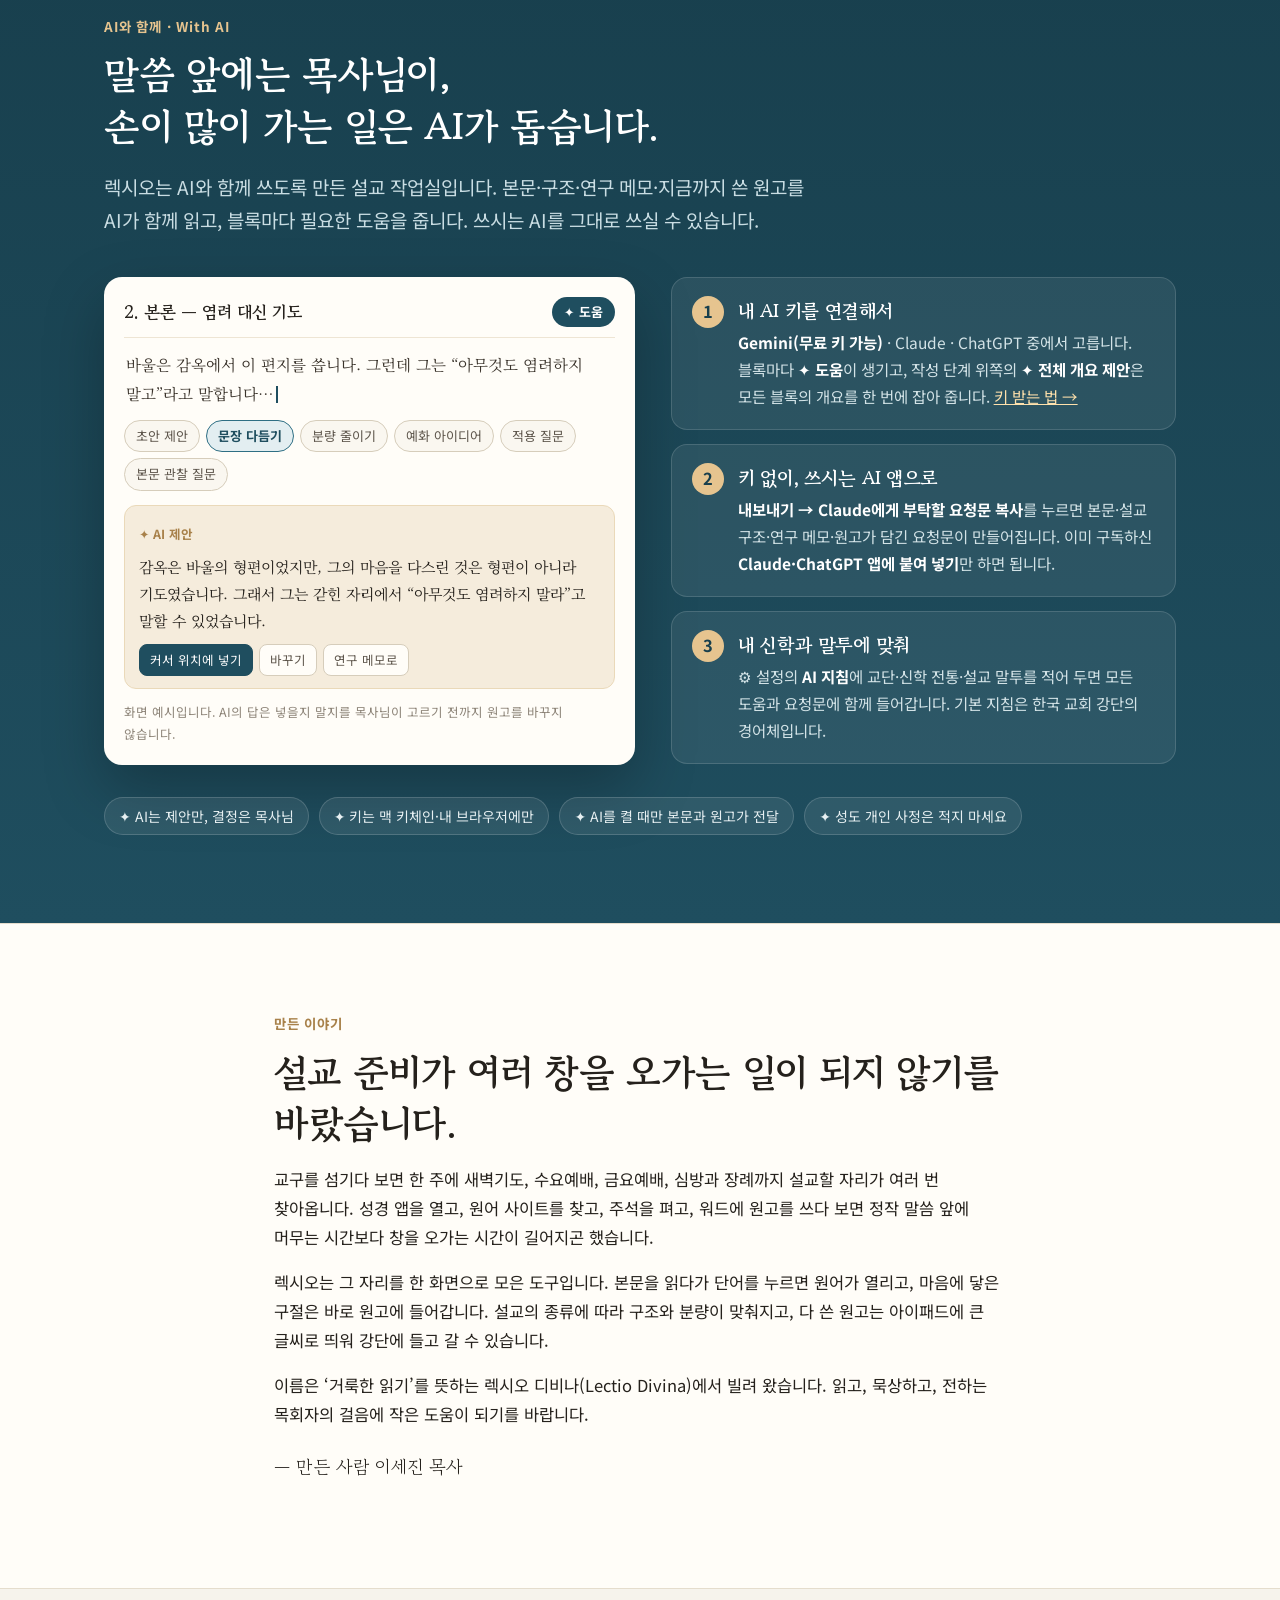
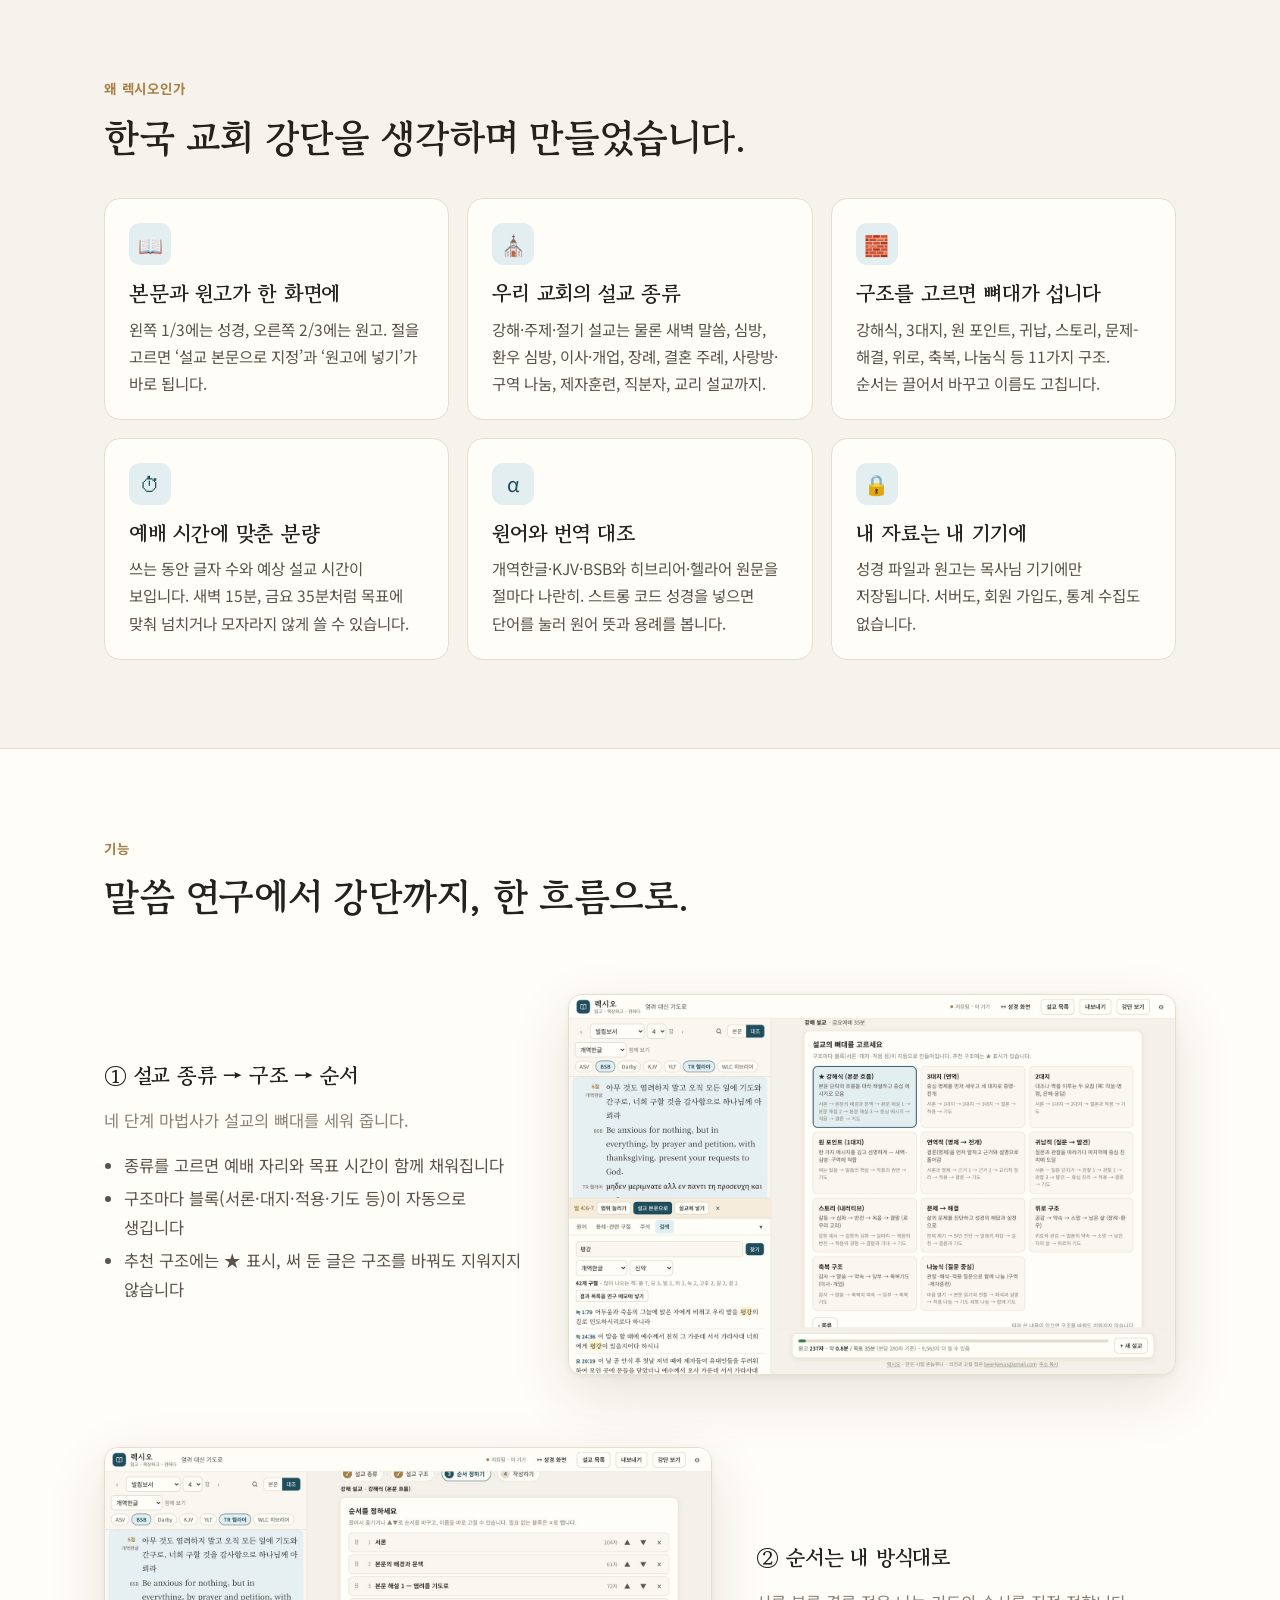
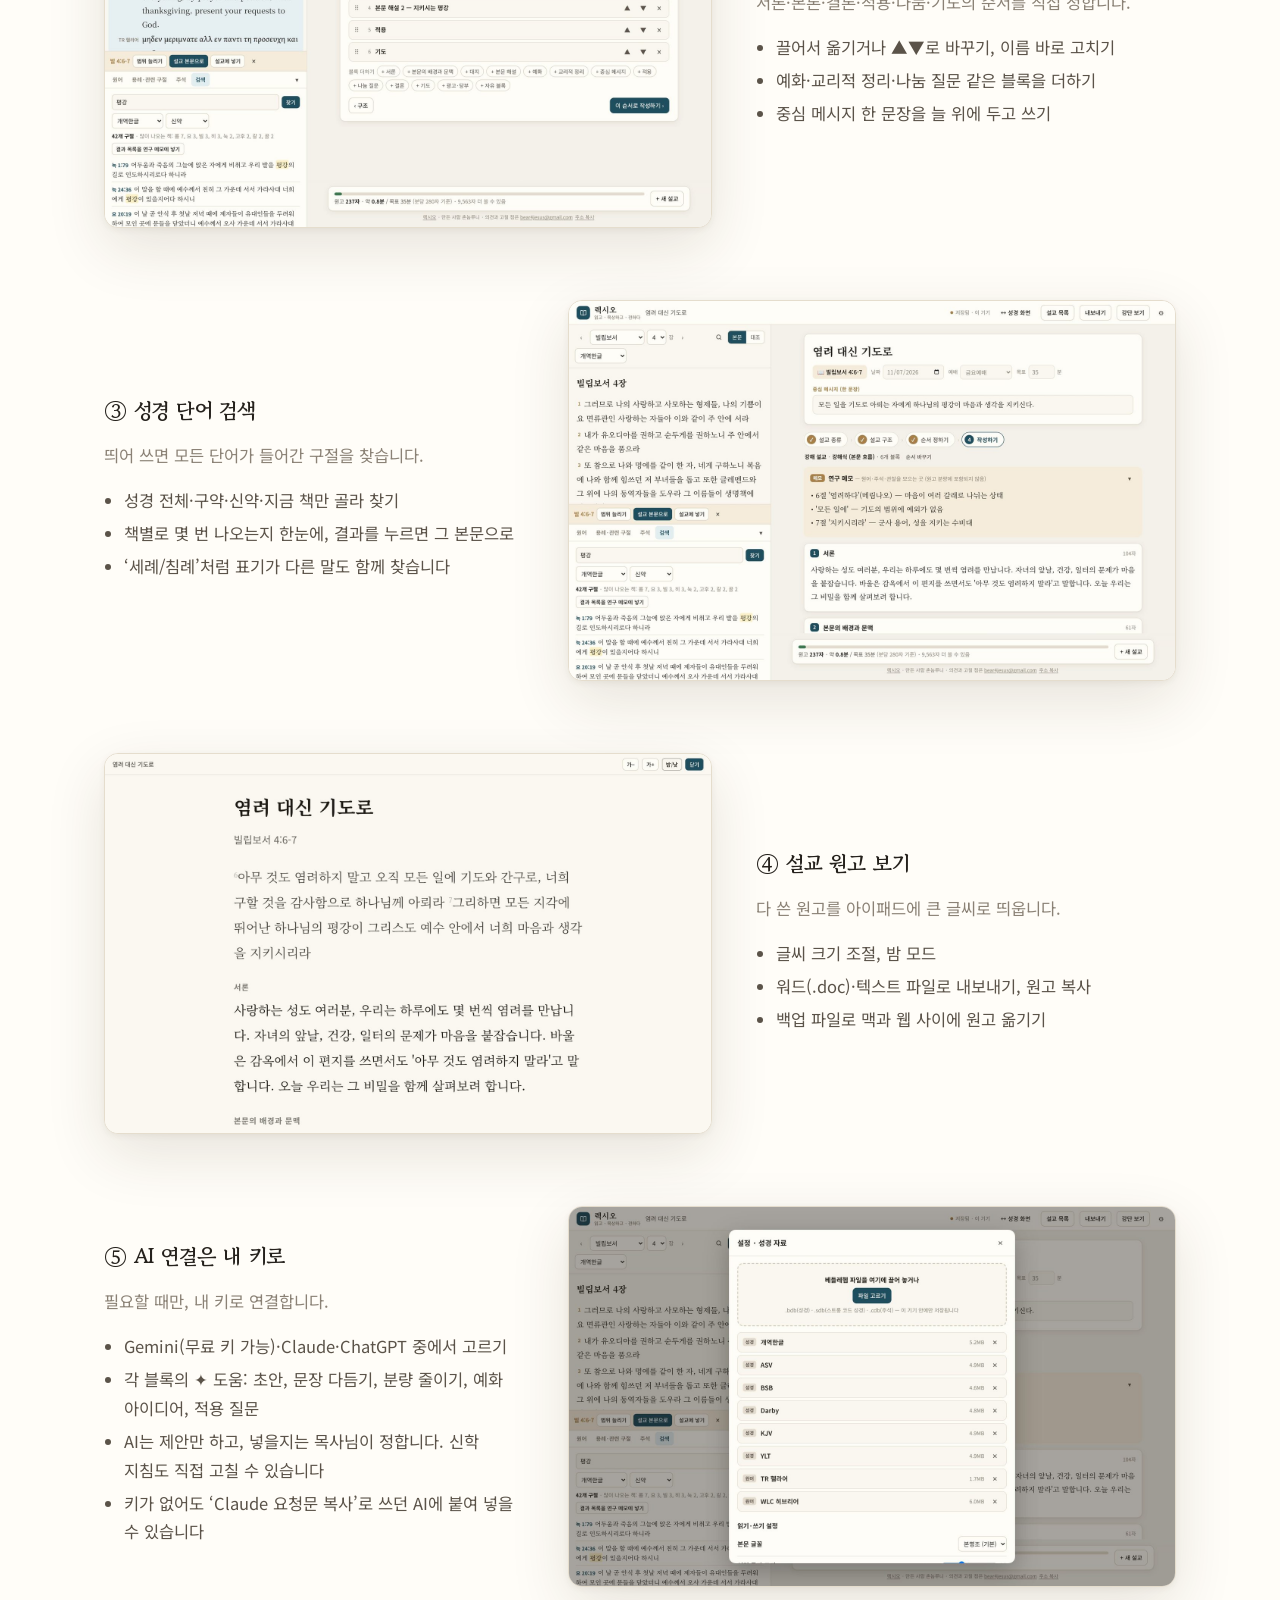
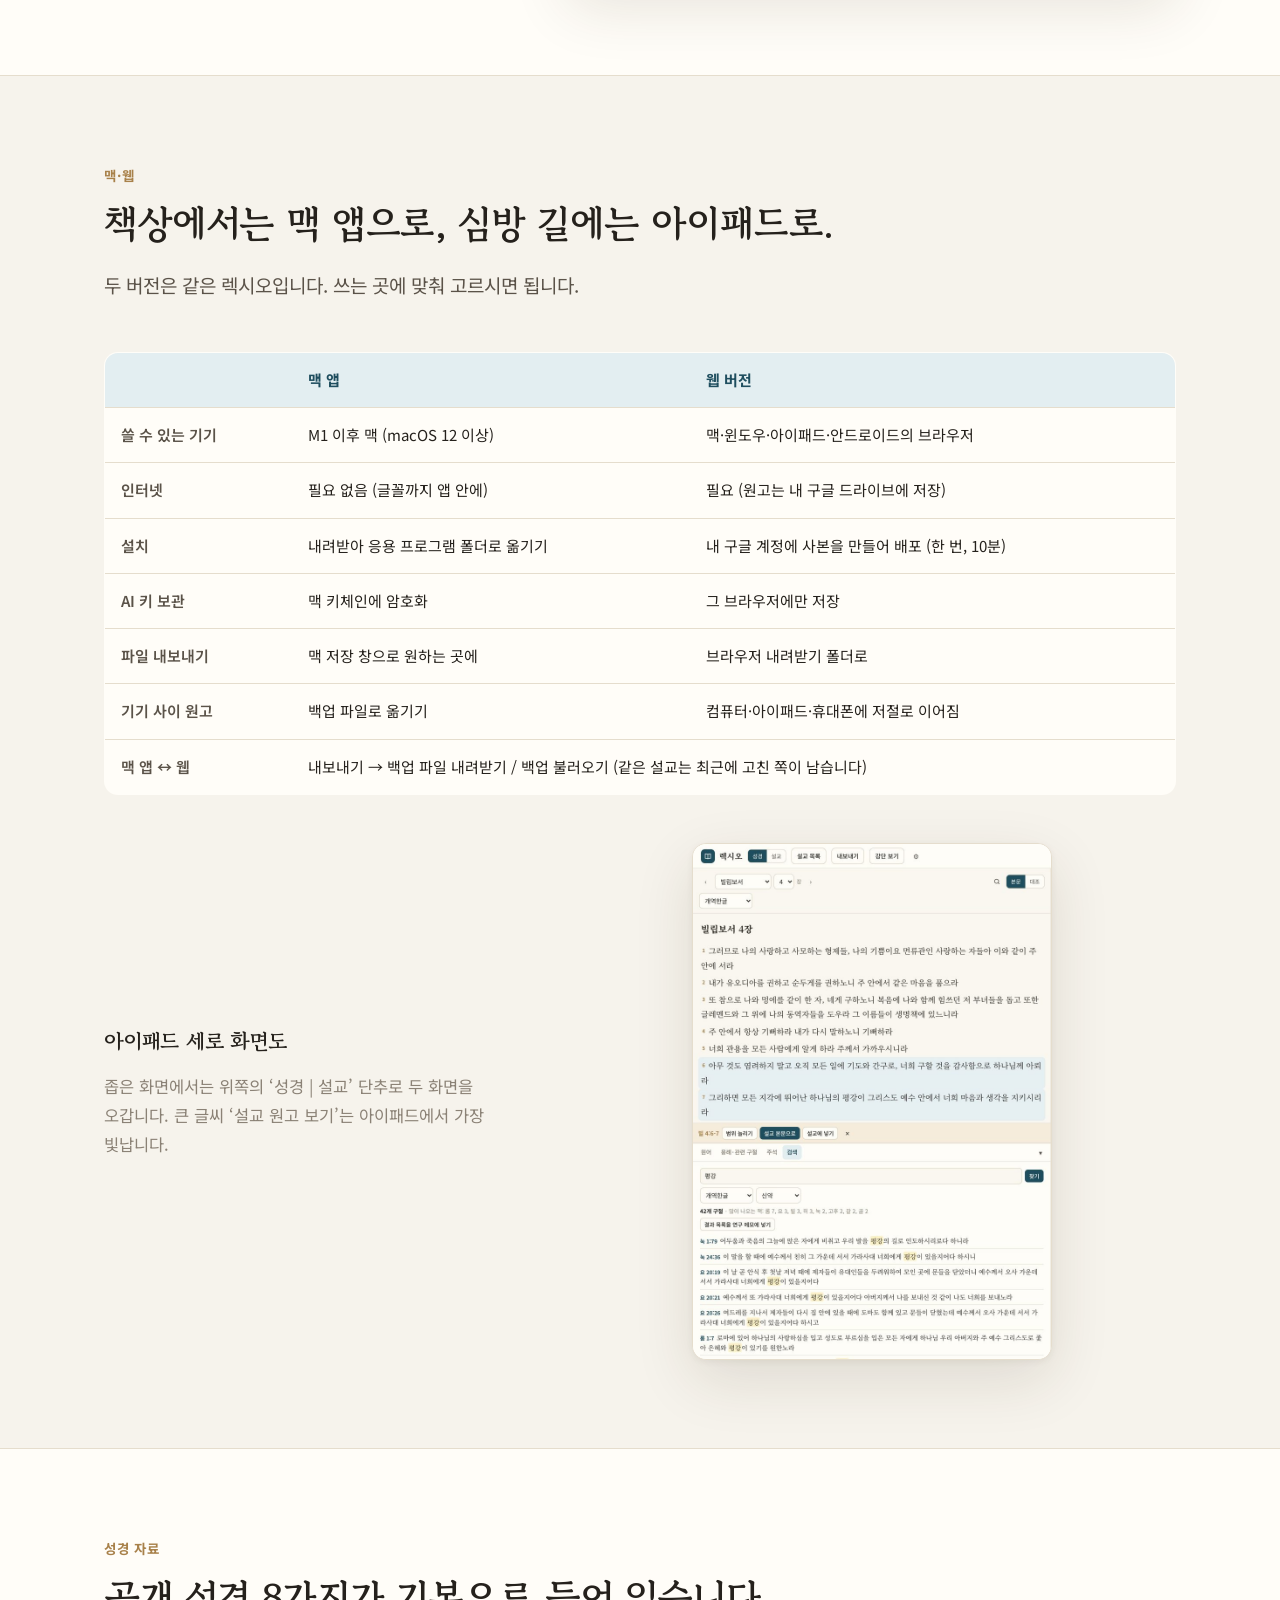
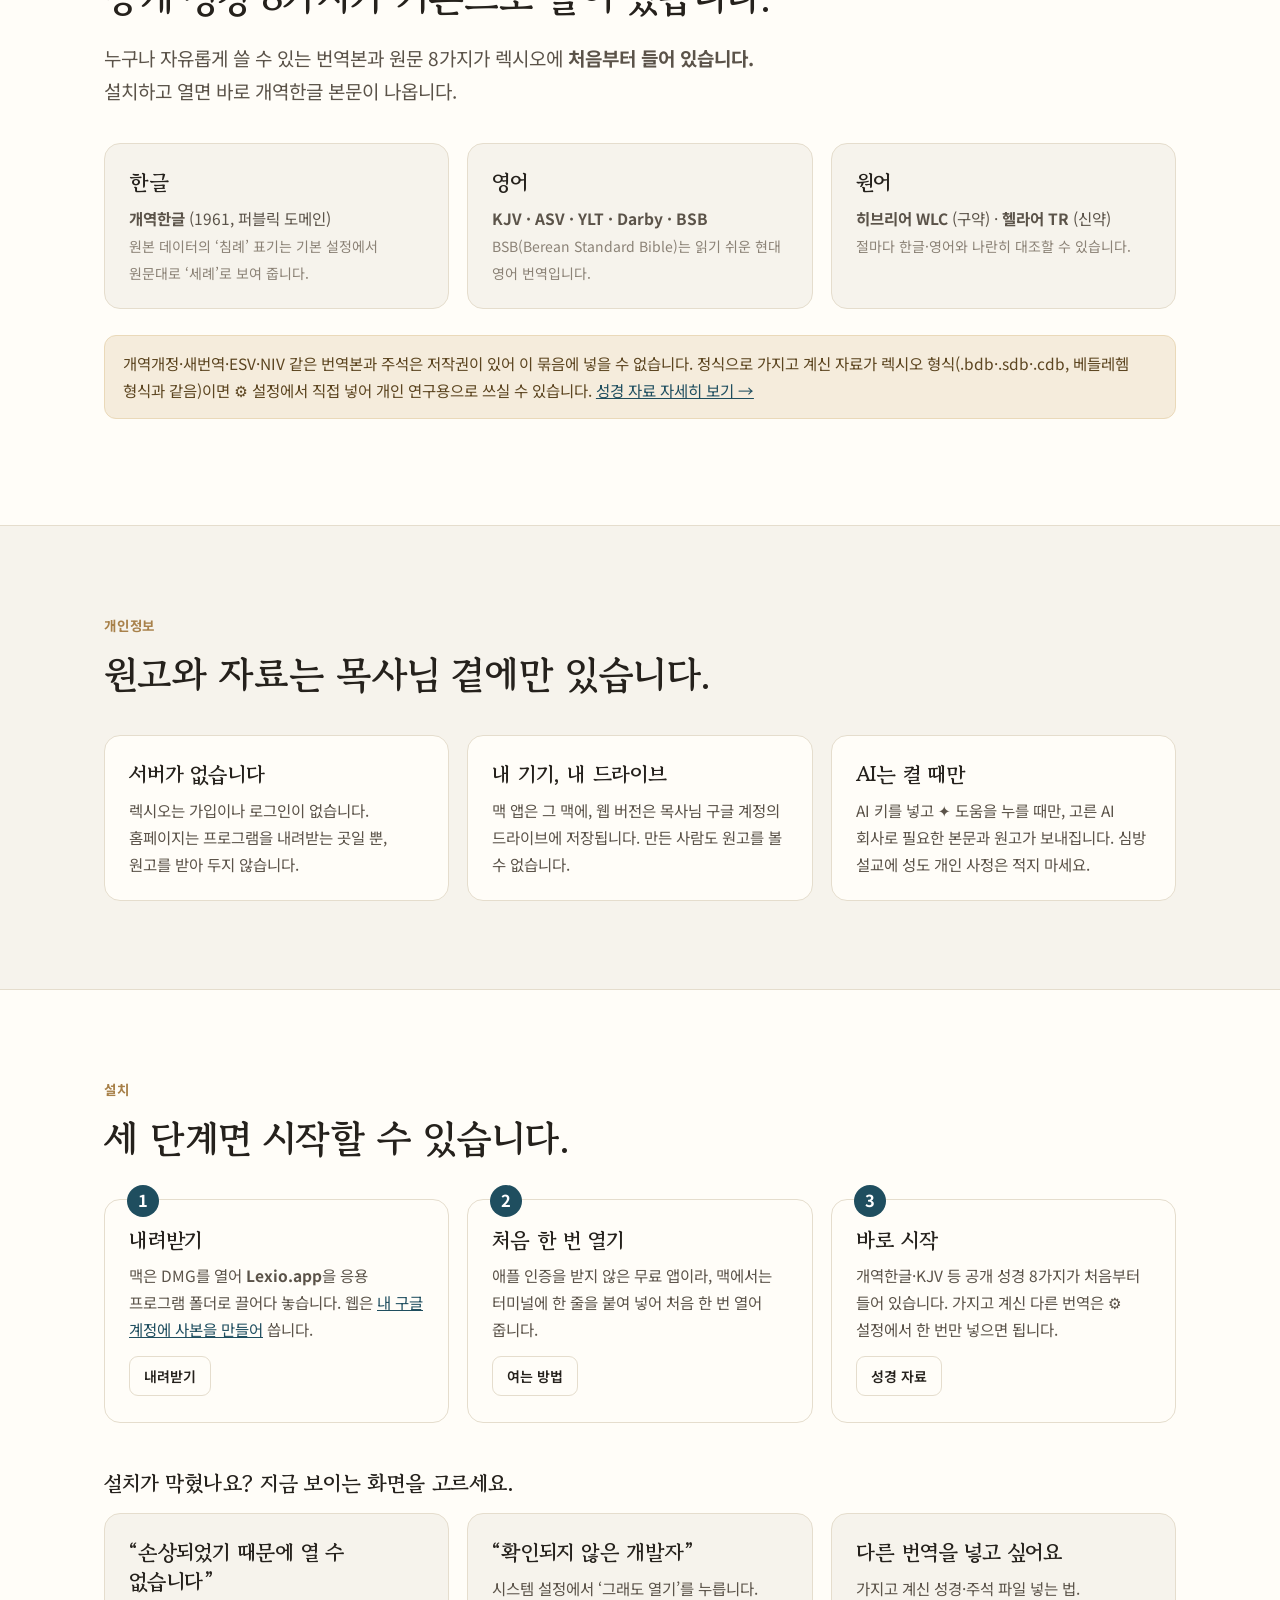
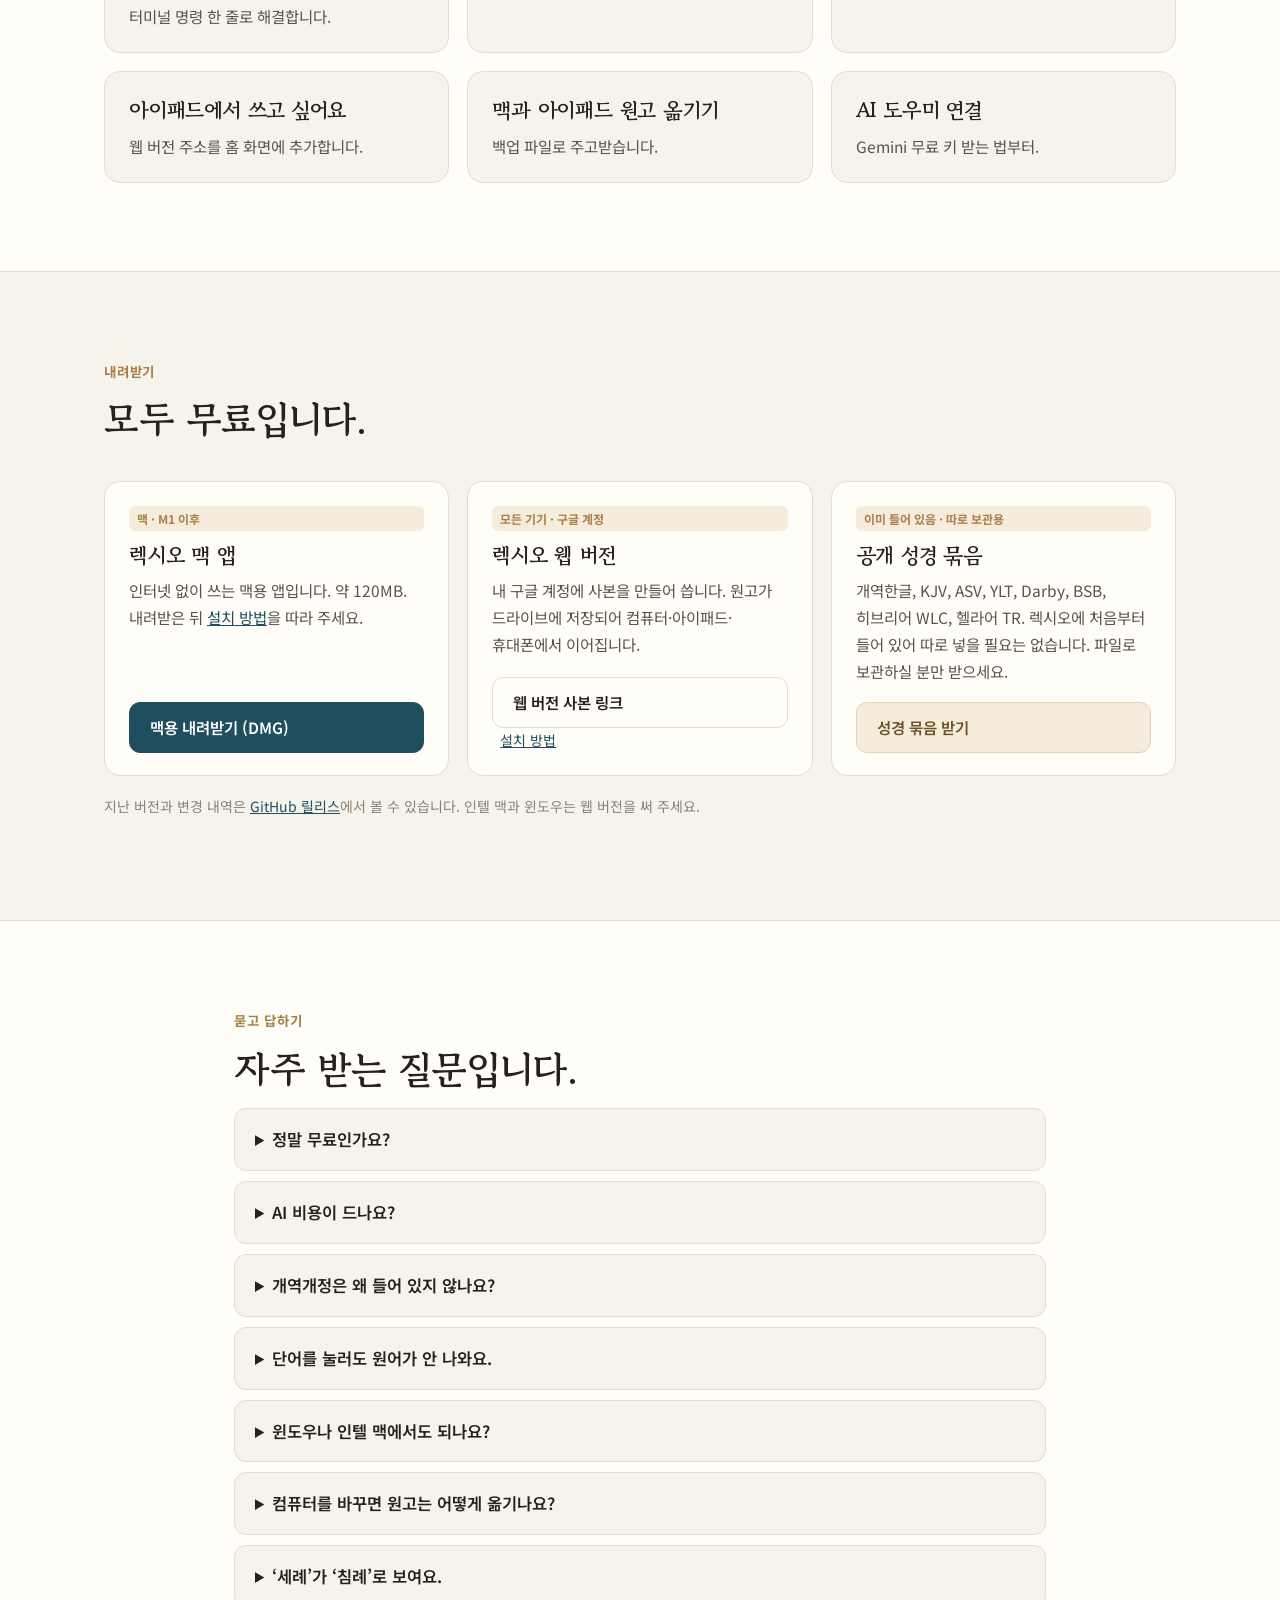
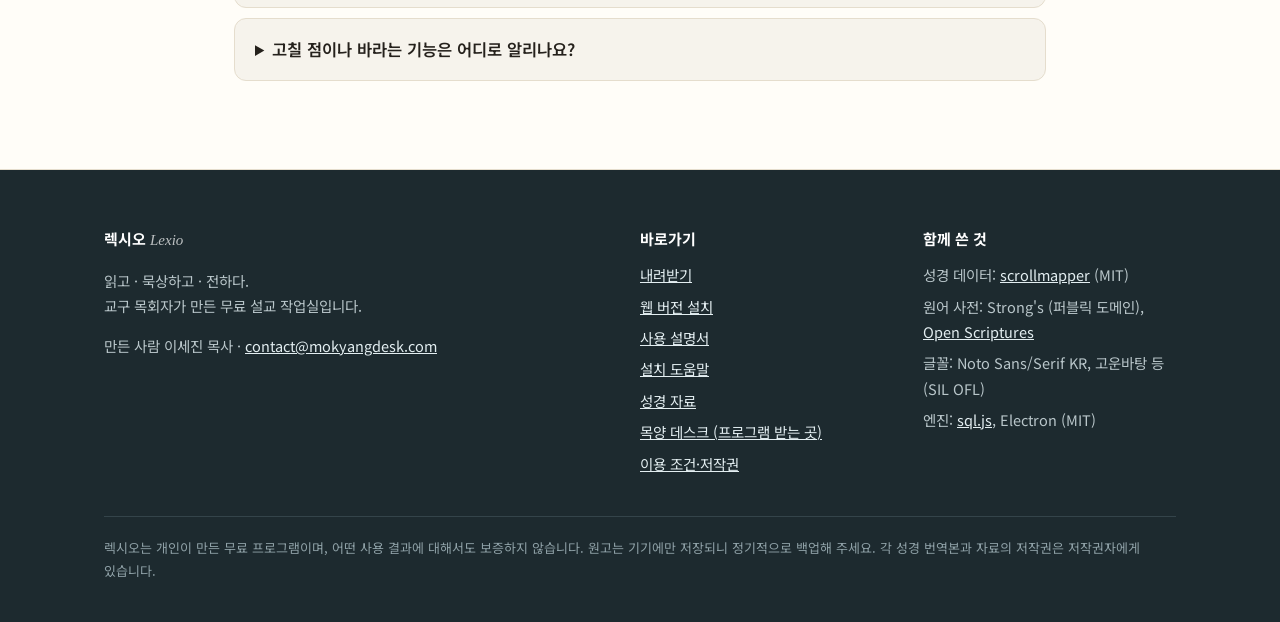
==== commit d13b3146: "Add files via upload" ====
--- a/index.html
+++ b/index.html
@@ -216,13 +216,13 @@
   <details><summary>윈도우나 인텔 맥에서도 되나요?</summary><p>맥 앱은 M1 이후(애플 실리콘) 맥 전용입니다. 윈도우와 인텔 맥에서는 웹 버전을 크롬이나 엣지로 열어 쓰시면 됩니다.</p></details>
   <details><summary>컴퓨터를 바꾸면 원고는 어떻게 옮기나요?</summary><p>내보내기 → ‘백업 파일 내려받기’로 모든 설교를 파일 하나로 받고, 새 기기에서 ‘백업 불러오기’를 누르면 됩니다. 정기적으로 백업해 두시길 권합니다.</p></details>
   <details><summary>‘세례’가 ‘침례’로 보여요.</summary><p>일부 성경 데이터에 ‘침례’로 적혀 있습니다. ⚙︎ 설정의 ‘세례 / 침례 표기’가 ‘세례 (원문대로)’이면 개역한글·개역개정 등을 원문 표기로 보여 줍니다. 킹흠정역처럼 원래 ‘침례’를 쓰는 번역은 그대로 둡니다.</p></details>
-  <details><summary>고칠 점이나 바라는 기능은 어디로 알리나요?</summary><p><a href="mailto:bear4jesus@gmail.com">bear4jesus@gmail.com</a>으로 보내 주세요. 화면 사진을 함께 보내 주시면 큰 도움이 됩니다.</p></details>
+  <details><summary>고칠 점이나 바라는 기능은 어디로 알리나요?</summary><p><a href="mailto:contact@mokyangdesk.com">contact@mokyangdesk.com</a>으로 보내 주세요. 화면 사진을 함께 보내 주시면 큰 도움이 됩니다.</p></details>
 </div></section>
 </main>
 
 <footer><div class="wrap">
   <div class="cols">
-    <div><h4>렉시오 <span style="font-family:Georgia,serif;font-style:italic;font-weight:400;opacity:.7">Lexio</span></h4><p>읽고 · 묵상하고 · 전하다.<br>교구 목회자가 만든 무료 설교 작업실입니다.</p><p>만든 사람 이세진 목사 · <a href="mailto:bear4jesus@gmail.com">bear4jesus@gmail.com</a></p></div>
+    <div><h4>렉시오 <span style="font-family:Georgia,serif;font-style:italic;font-weight:400;opacity:.7">Lexio</span></h4><p>읽고 · 묵상하고 · 전하다.<br>교구 목회자가 만든 무료 설교 작업실입니다.</p><p>만든 사람 이세진 목사 · <a href="mailto:contact@mokyangdesk.com">contact@mokyangdesk.com</a></p></div>
     <div><h4>바로가기</h4><ul><li><a href="#download">내려받기</a></li><li><a href="install.html#web">웹 버전 설치</a></li><li><a href="guide.html">사용 설명서</a></li><li><a href="install.html">설치 도움말</a></li><li><a href="bible.html">성경 자료</a></li><li><a href="https://mokyangdesk.com/desk/">목양 데스크 (프로그램 받는 곳)</a></li><li><a href="https://mokyangdesk.com/terms.html">이용 조건·저작권</a></li></ul></div>
     <div><h4>함께 쓴 것</h4><ul><li>성경 데이터: <a href="https://github.com/scrollmapper/bible_databases">scrollmapper</a> (MIT)</li><li>원어 사전: Strong's (퍼블릭 도메인), <a href="https://github.com/openscriptures/strongs">Open Scriptures</a></li><li>글꼴: Noto Sans/Serif KR, 고운바탕 등 (SIL OFL)</li><li>엔진: <a href="https://github.com/sql-js/sql.js">sql.js</a>, Electron (MIT)</li></ul></div>
   </div>
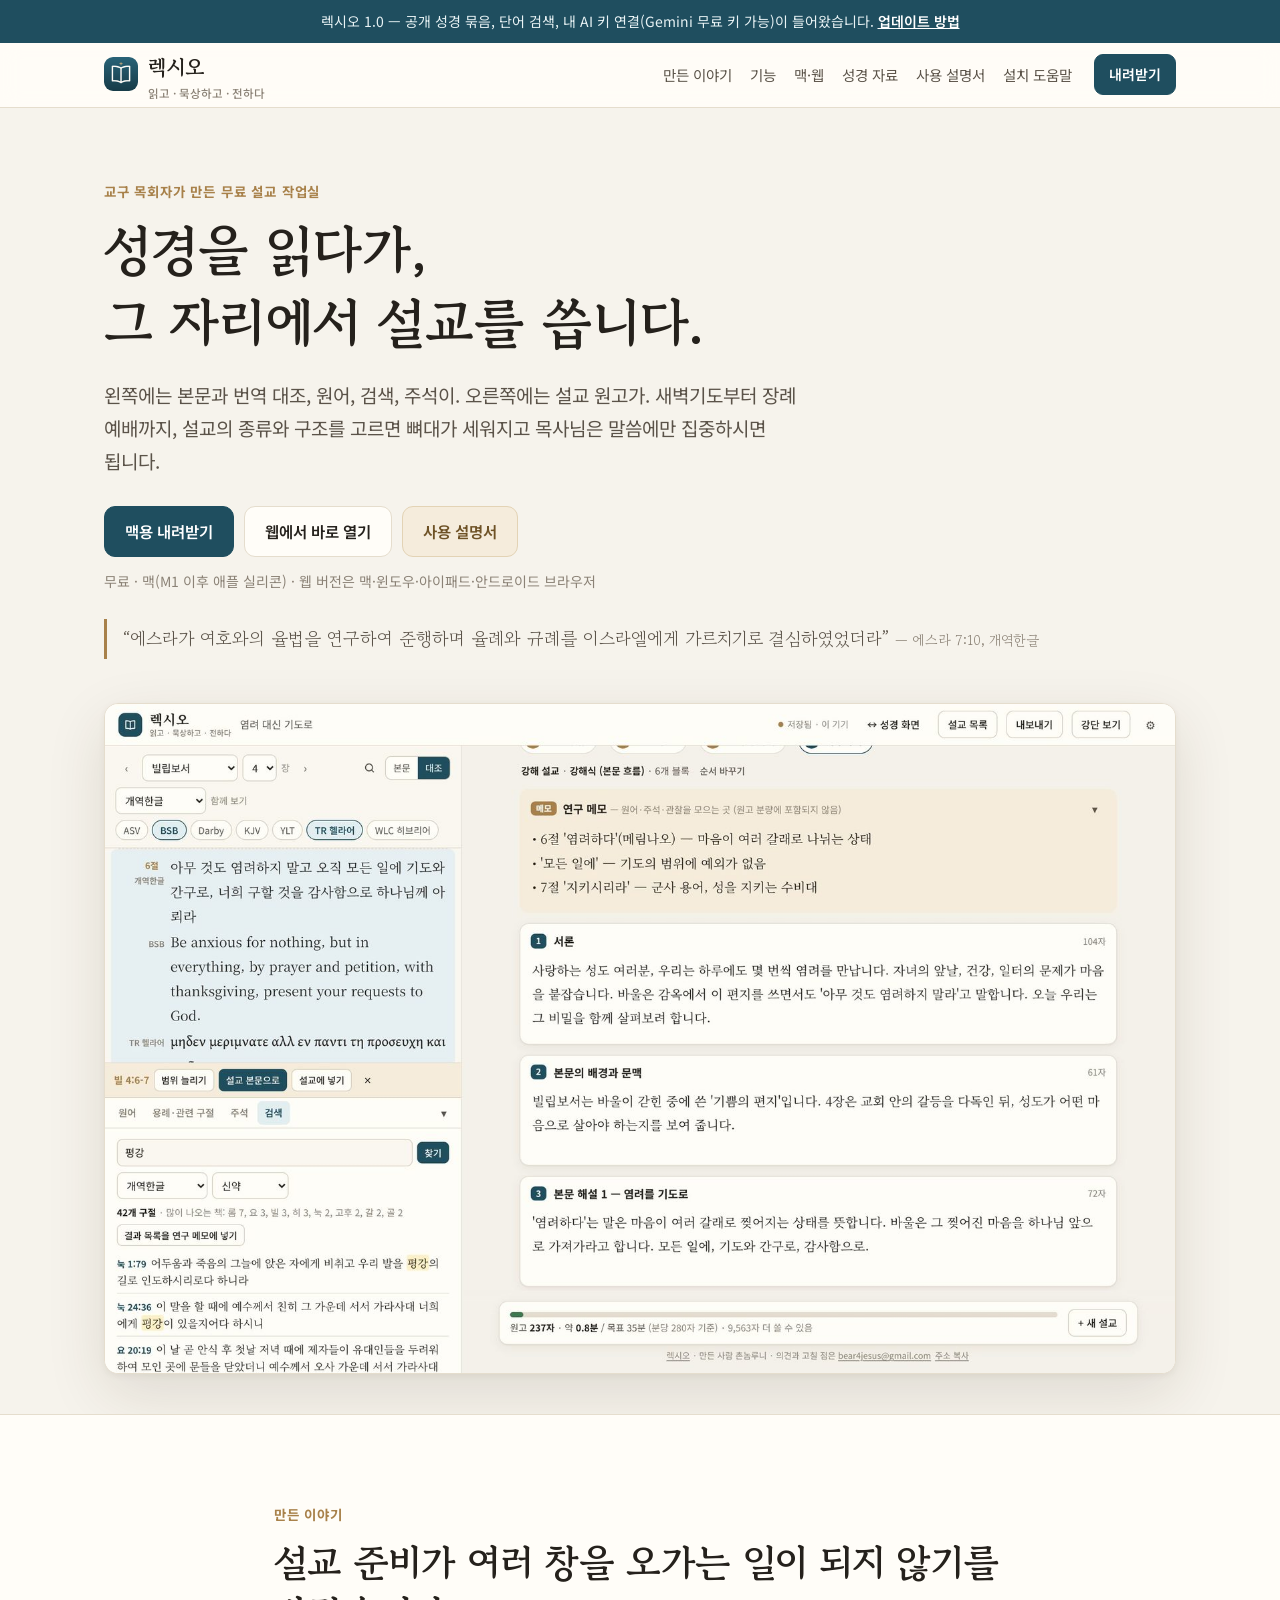
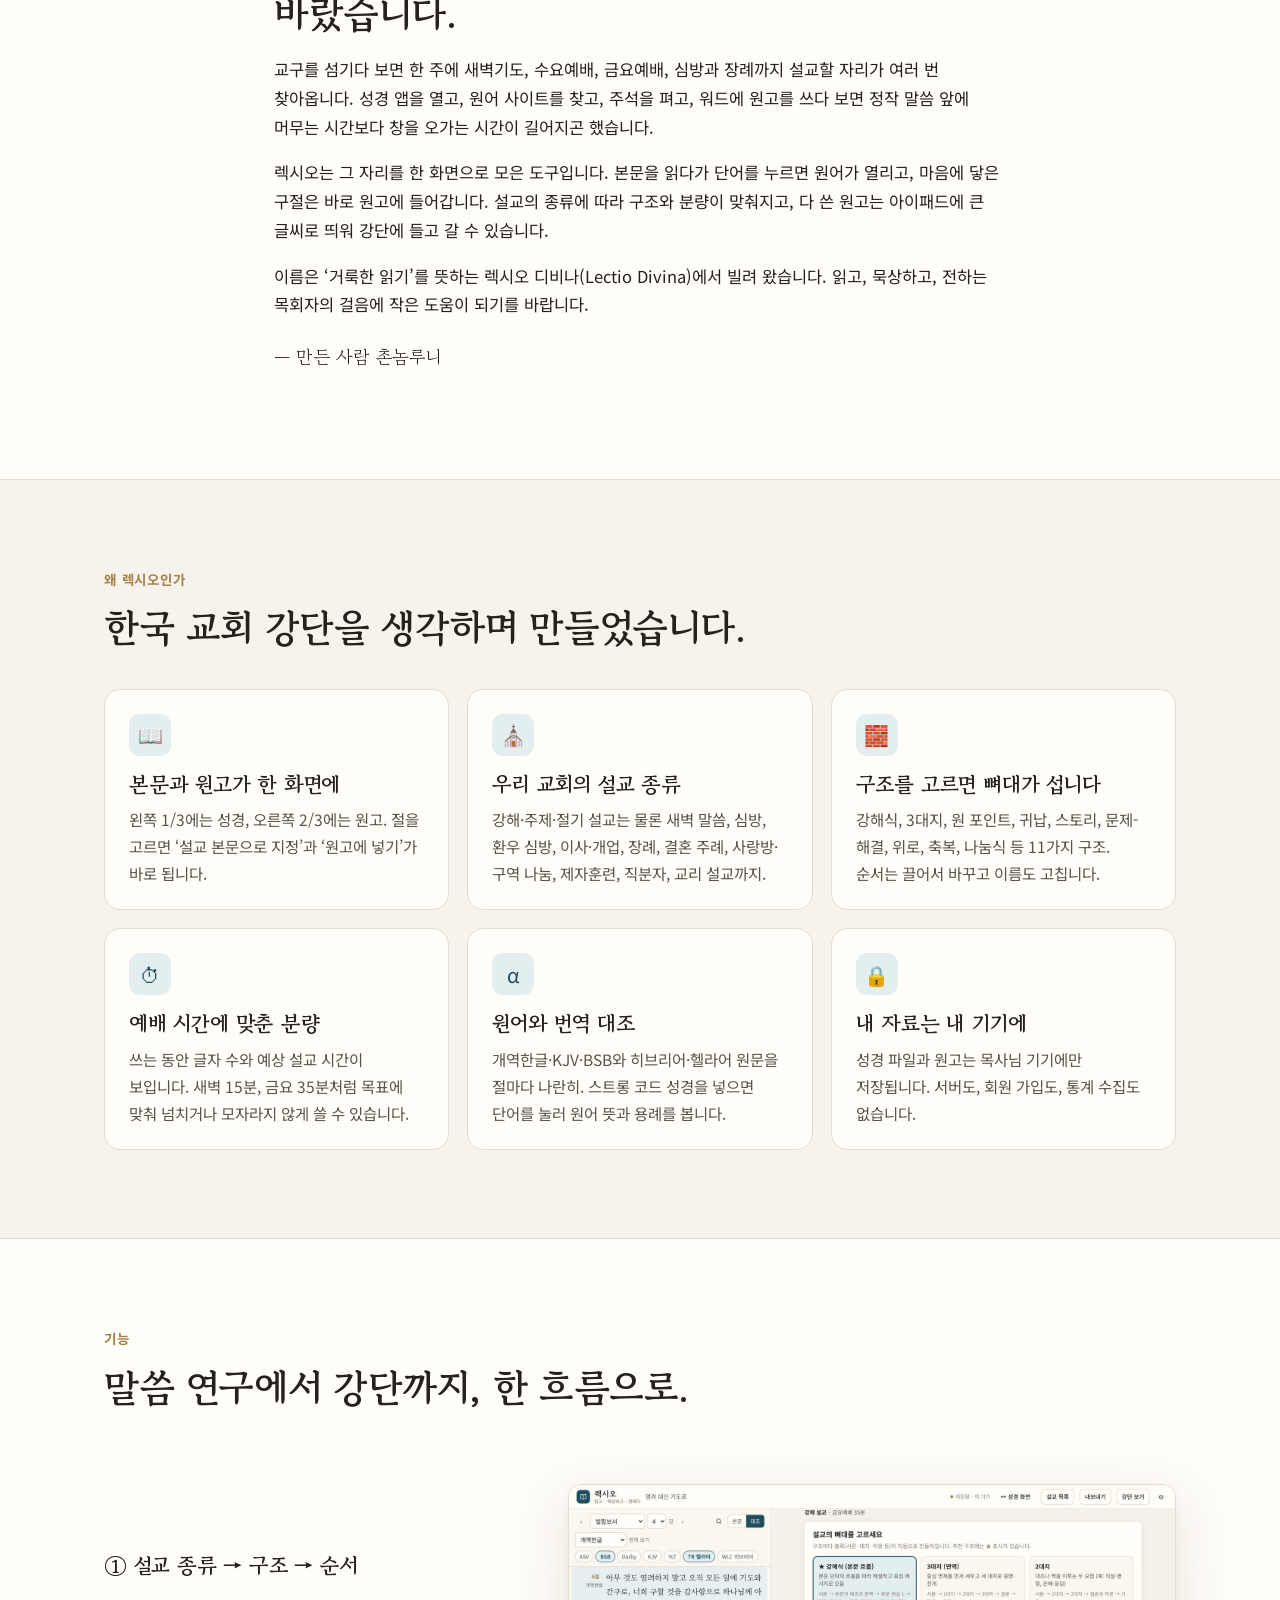
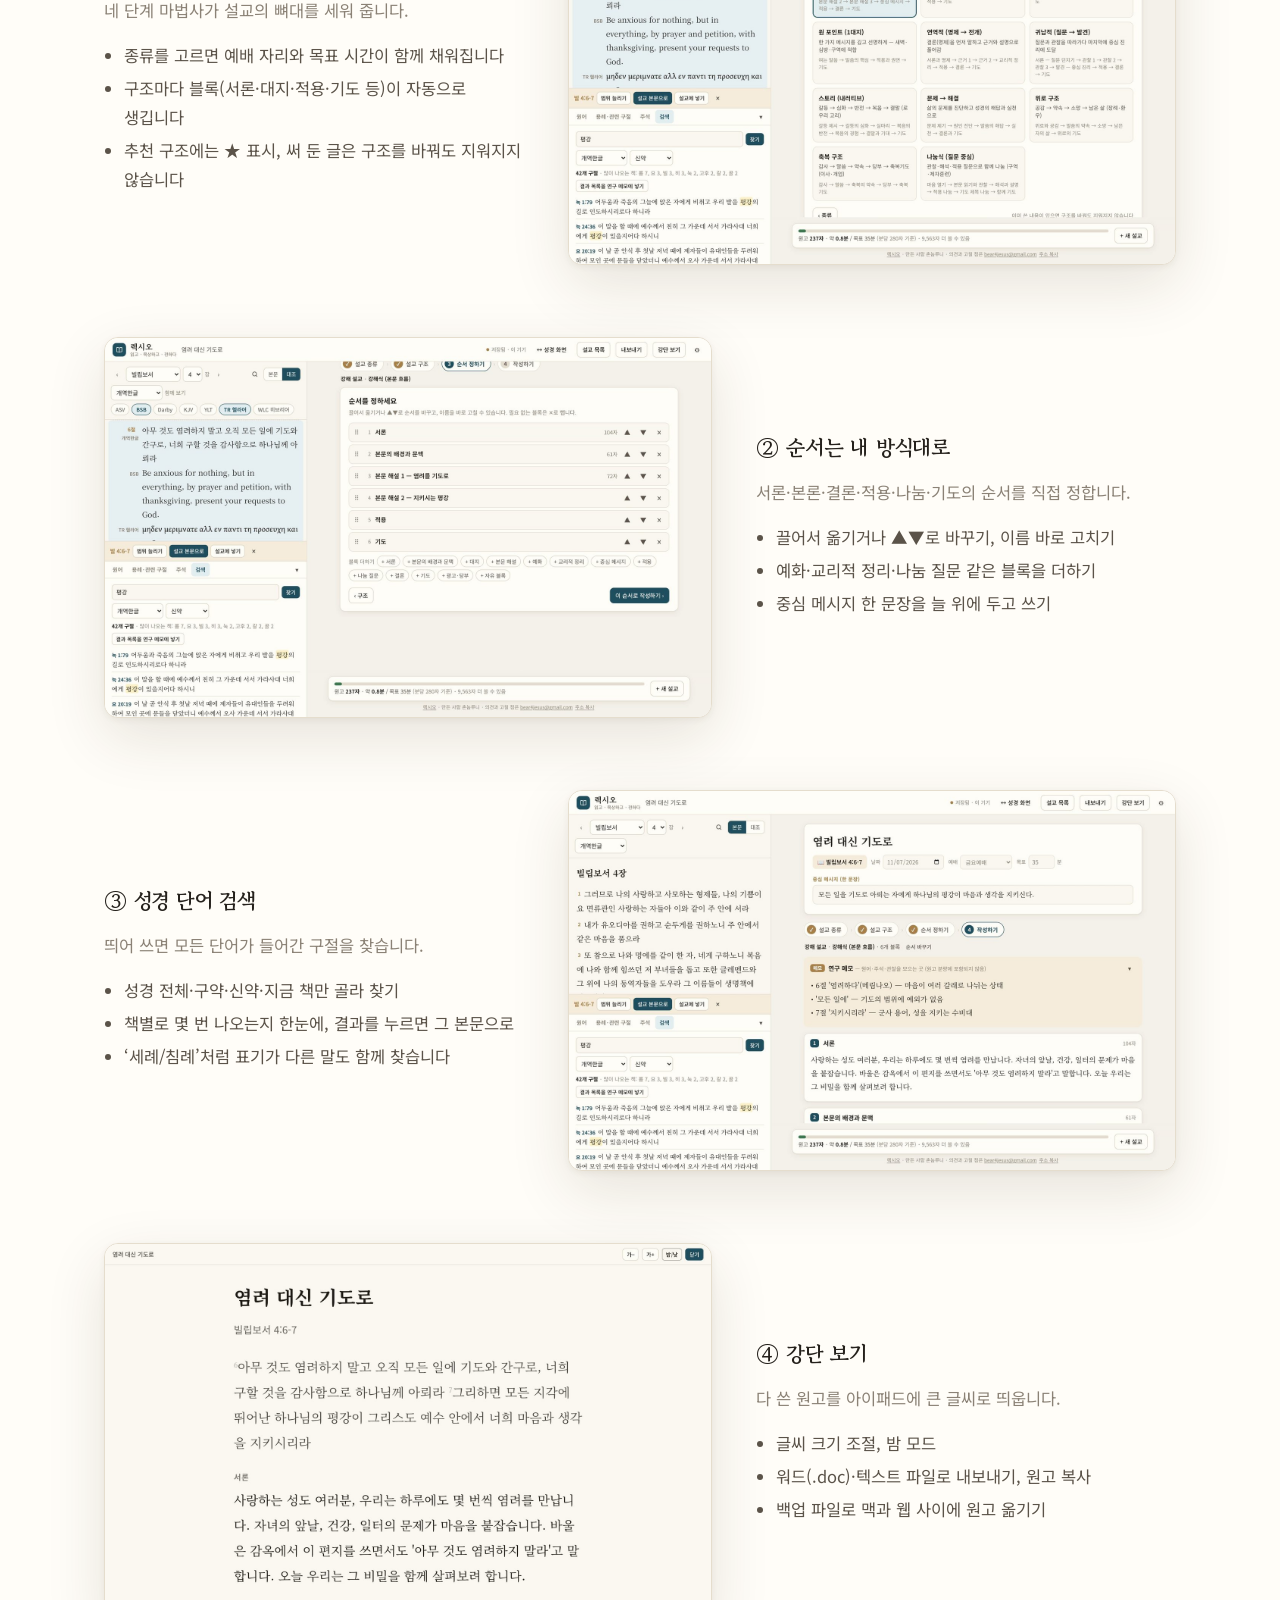
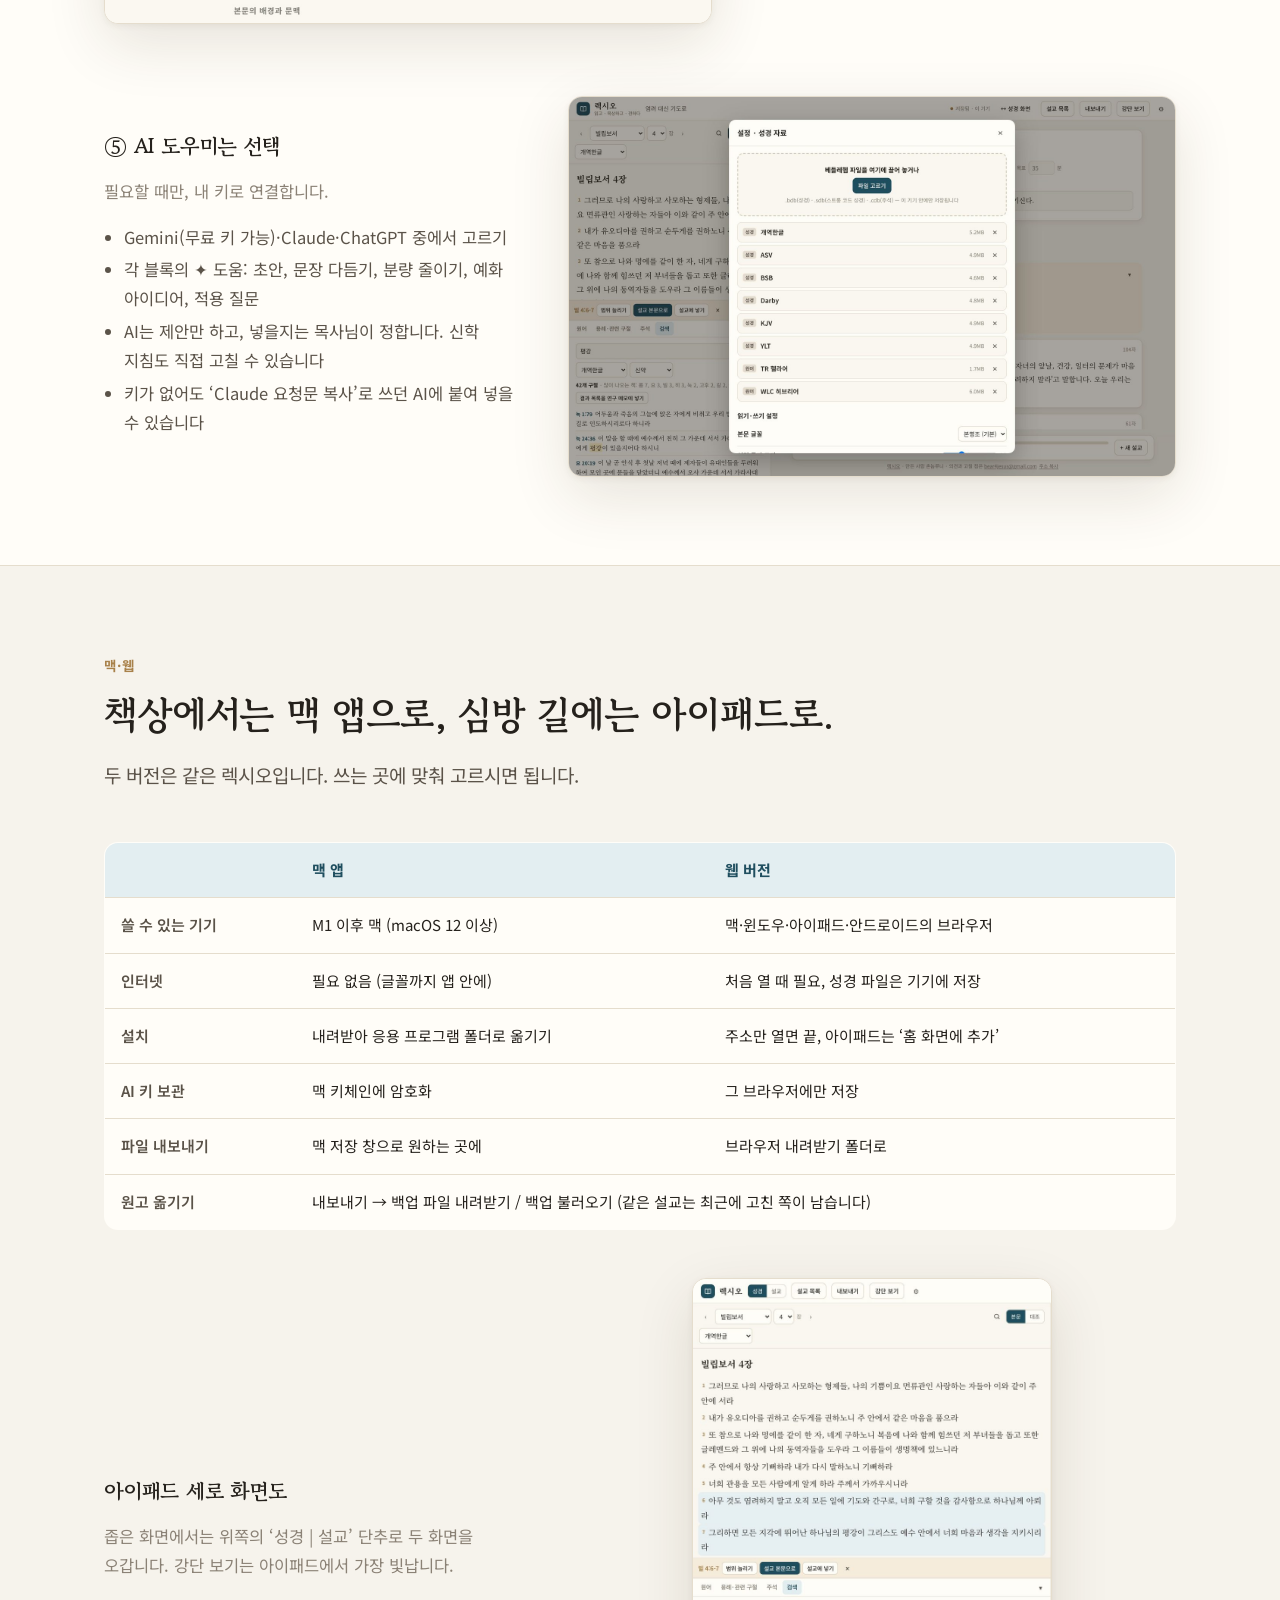
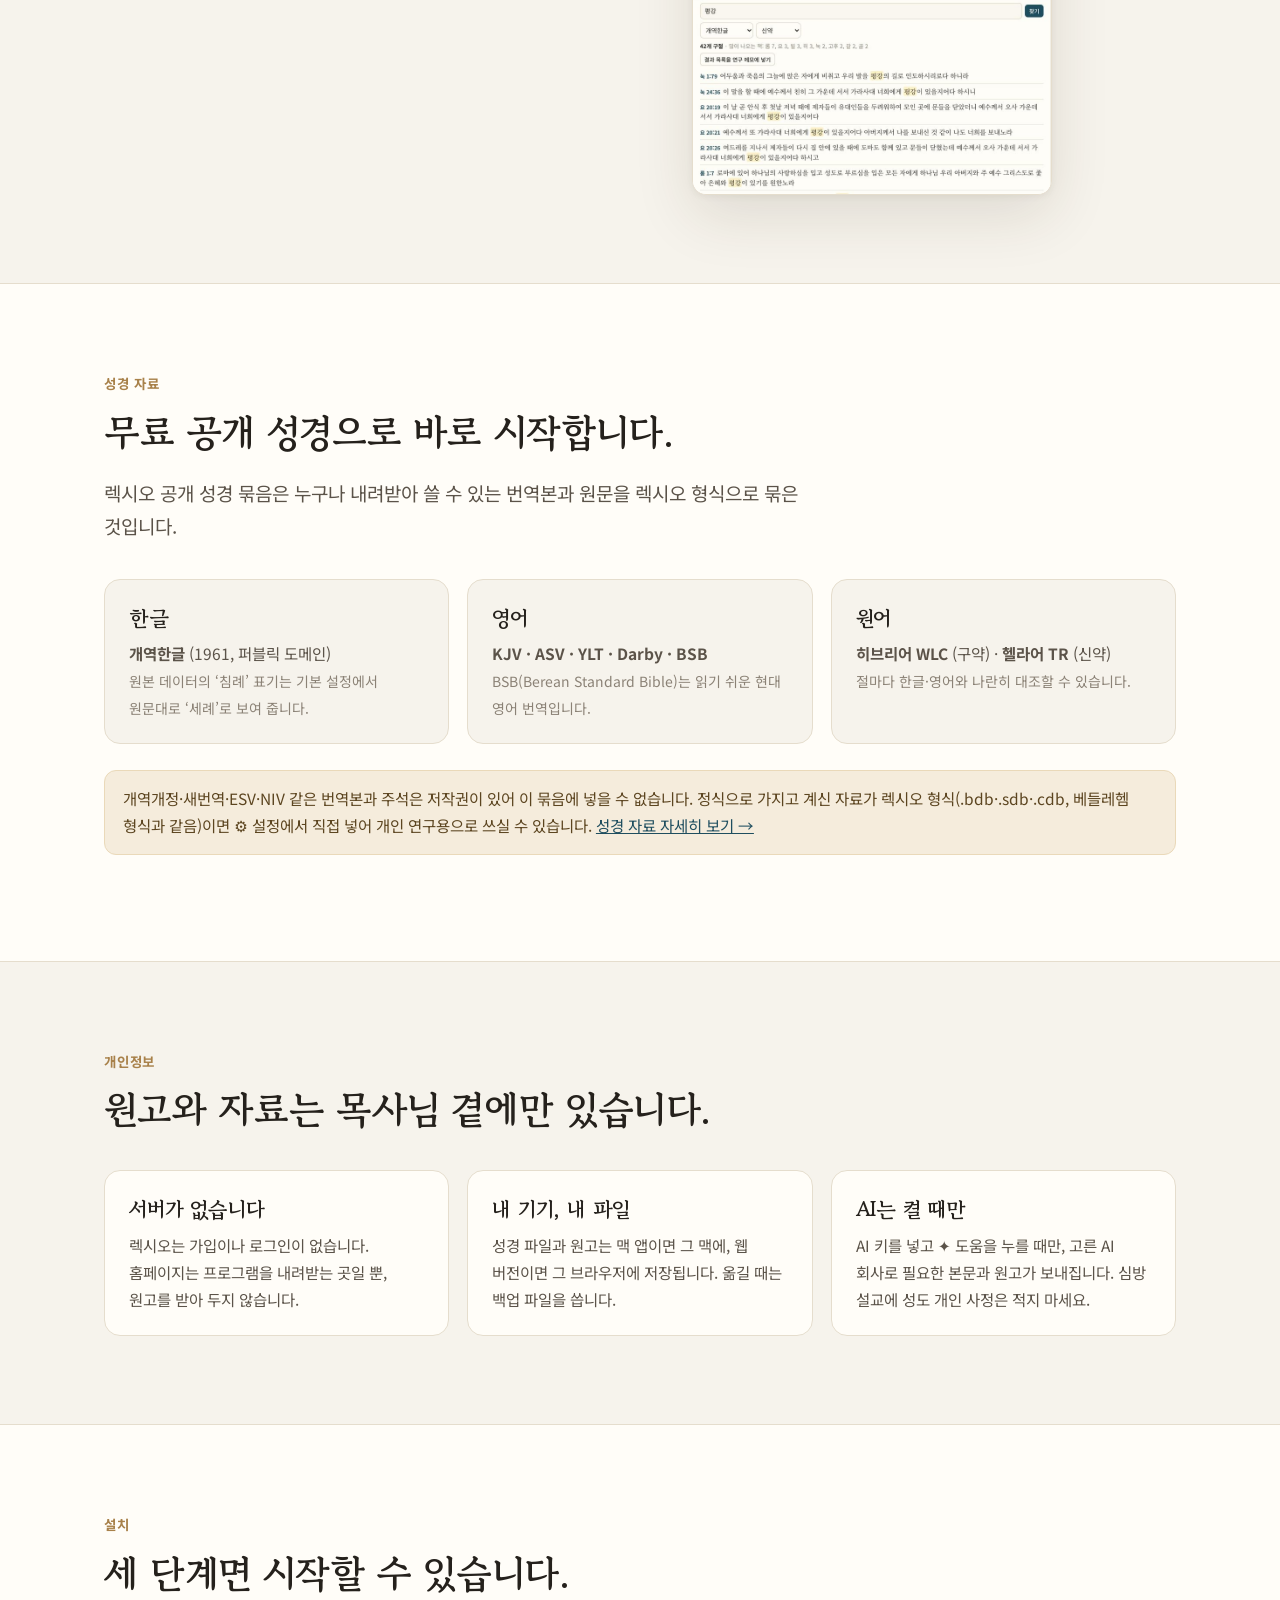
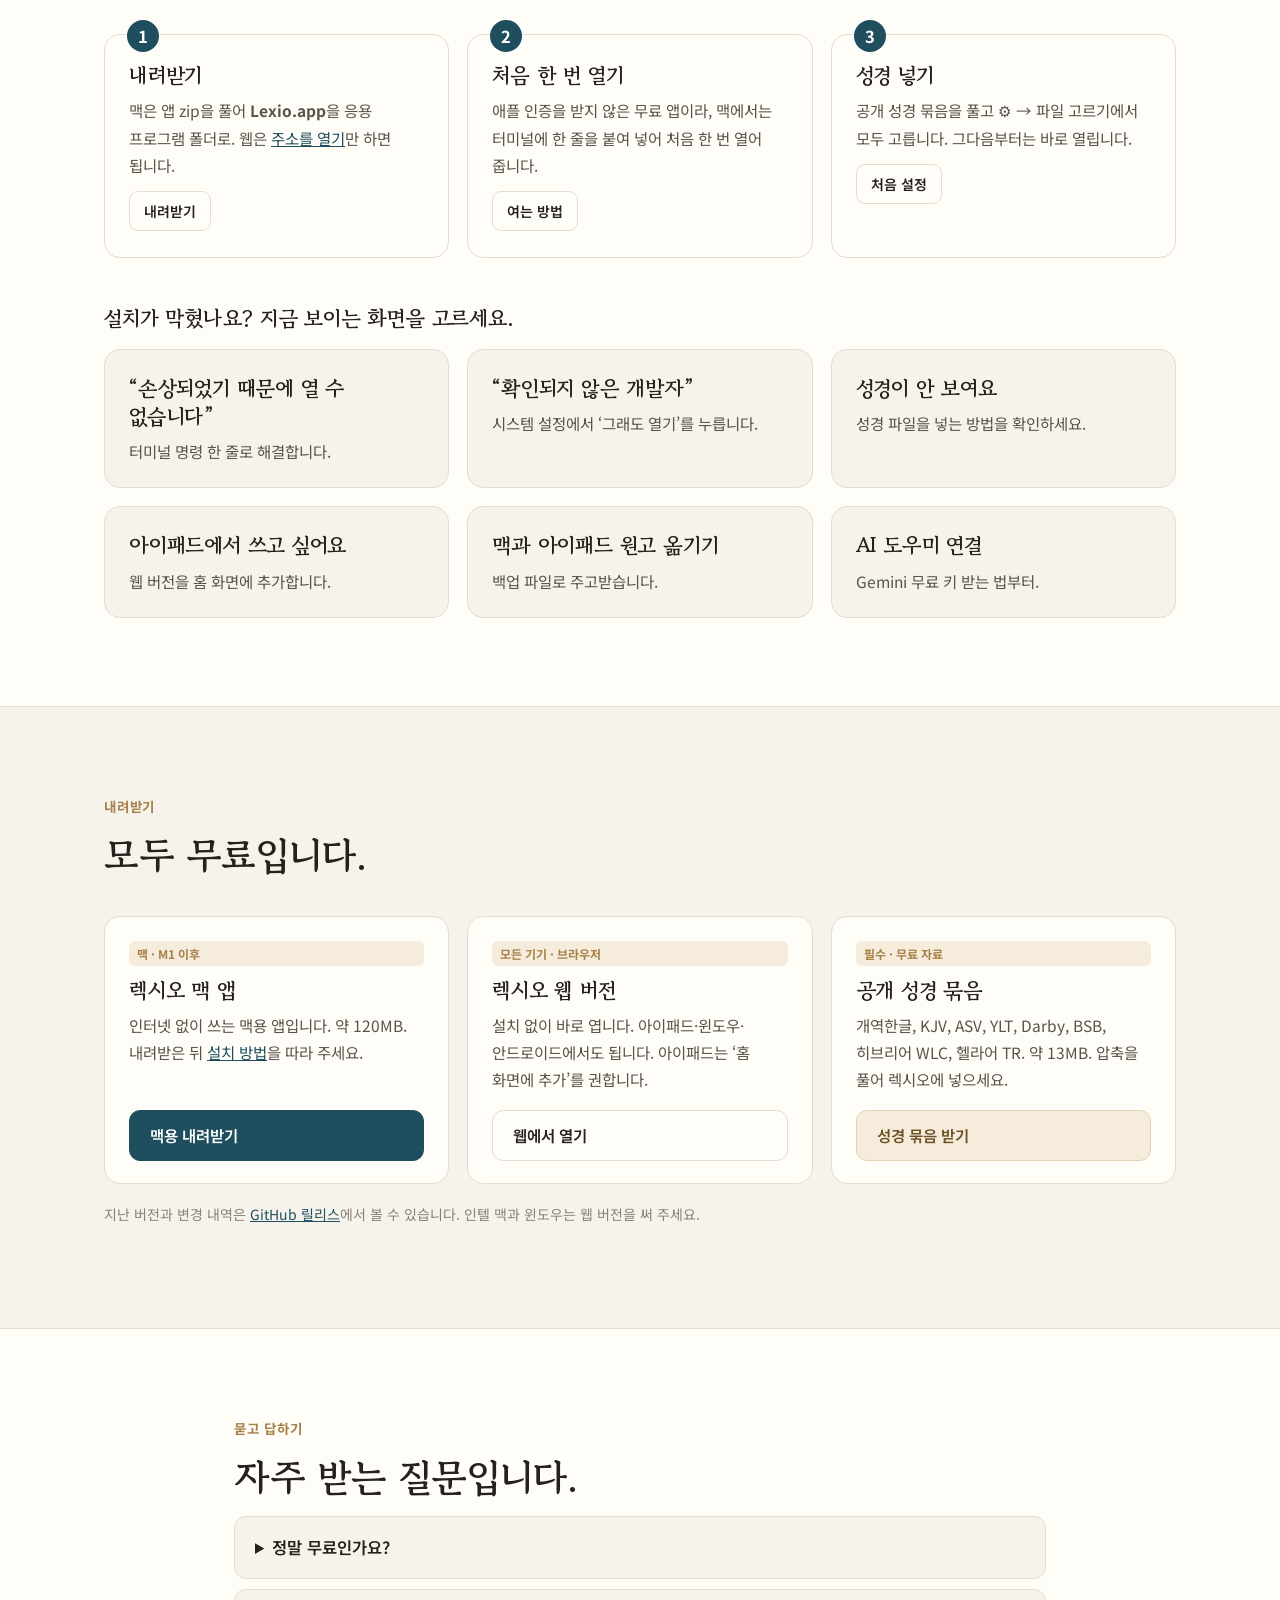
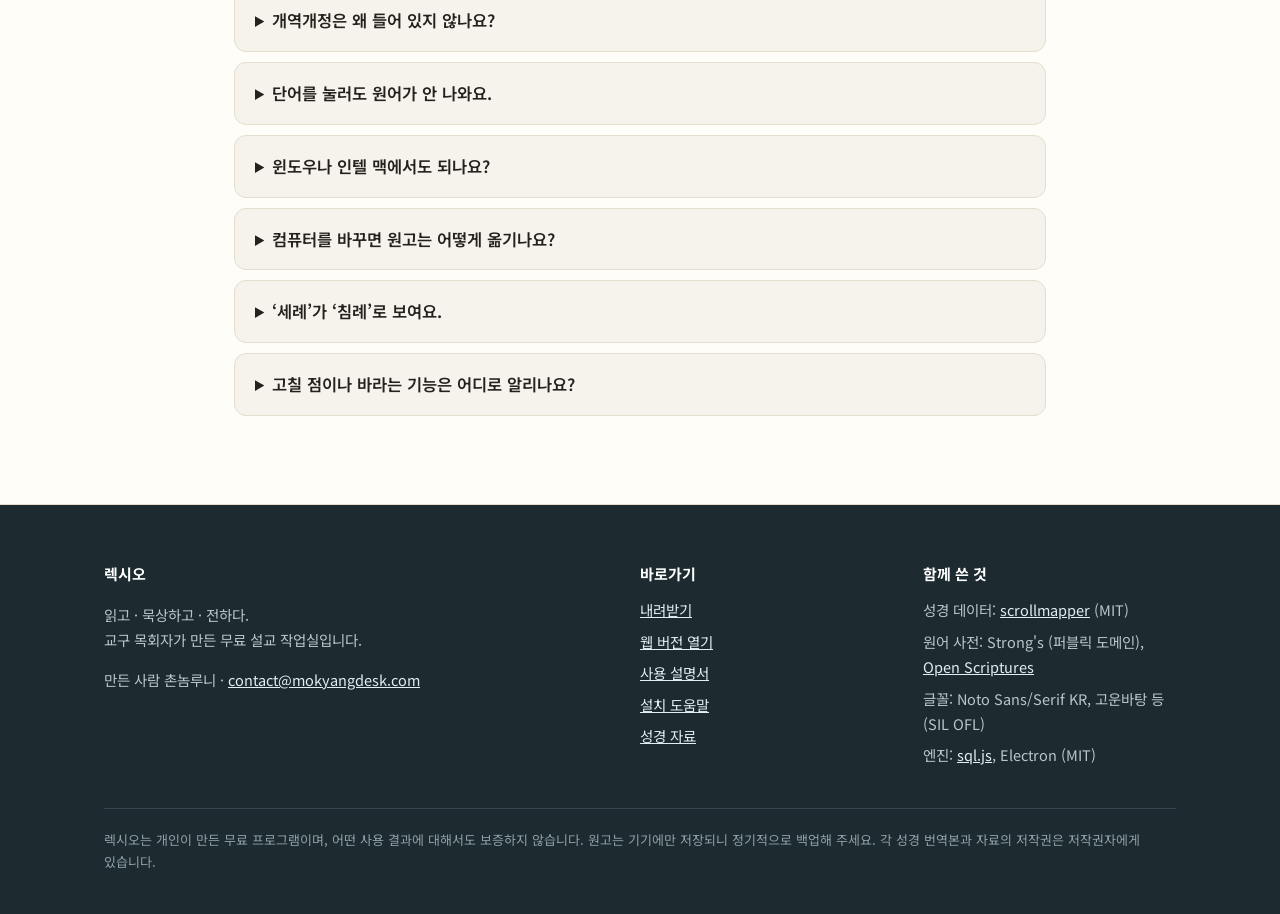
==== commit 6b59be58: "Add files via upload" ====
--- a/index.html
+++ b/index.html
@@ -3,10 +3,10 @@
 <head>
 <meta charset="utf-8">
 <meta name="viewport" content="width=device-width, initial-scale=1">
-<title>렉시오 Lexio — 성경을 읽다가, 그 자리에서 설교를 씁니다</title>
-<meta name="description" content="렉시오(Lexio) — 한국 목회자를 위한 무료 AI 설교 작업실. AI 도우미(Gemini·Claude·ChatGPT)와 함께, 성경 본문·번역 대조·원어·검색 옆에서 설교 종류와 구조를 골라 원고를 씁니다. 맥 앱과 웹 버전.">
+<title>렉시오 — 성경을 읽다가, 그 자리에서 설교를 씁니다</title>
+<meta name="description" content="한국 목회자를 위한 무료 설교 작업실. 성경 본문·번역 대조·원어·검색 옆에서 설교 종류와 구조를 골라 원고를 씁니다. 맥 앱과 웹 버전.">
 <meta name="theme-color" content="#1f4e5f">
-<meta property="og:title" content="렉시오 Lexio — AI와 함께 쓰는 설교 작업실">
+<meta property="og:title" content="렉시오 — 설교 작업실">
 <meta property="og:description" content="성경을 읽다가, 그 자리에서 설교를 씁니다. 교구 목회자가 만든 무료 설교 준비 도구.">
 <meta property="og:image" content="assets/main.jpg">
 <link rel="icon" href="assets/favicon.png">
@@ -17,57 +17,28 @@
 </head>
 <body>
 <a class="skip" href="#main">본문으로 건너뛰기</a>
-<div class="mokyang-bar" style="background:#111113;color:#fff;font:500 13.5px/1.4 'Pretendard','Noto Sans KR','Apple SD Gothic Neo',sans-serif;letter-spacing:-.01em"><div style="max-width:1160px;margin:0 auto;padding:9px 20px;display:flex;justify-content:space-between;align-items:center;gap:12px;flex-wrap:wrap"><a href="https://mokyangdesk.com/desk/" style="color:#fff;text-decoration:none">← <b>목양 데스크</b> <span style="opacity:.75">프로그램 받는 곳</span></a><span style="opacity:.55">렉시오 · 셰퍼드 데스크 · 오늘의 네컷 · 365 기도동행 · 잇다 · <a href="https://mokyangdesk.com/" style="color:inherit">AI목양지원센터</a></span></div></div>
-<div class="notice">렉시오 1.3 — 공개 성경 8가지 기본 탑재, 웹 버전은 넣은 성경과 설정이 드라이브에 보관되어 다시 열어도 그대로. <a href="https://github.com/shepherdsdesk/lexio/releases/latest">무엇이 바뀌었나</a> · <a href="install.html#update">업데이트 방법</a></div>
+<div class="notice">렉시오 1.0 — 공개 성경 묶음, 단어 검색, 내 AI 키 연결(Gemini 무료 키 가능)이 들어왔습니다. <a href="install.html#update">업데이트 방법</a></div>
 <header class="top"><div class="wrap">
-  <a class="logo" href="#top"><img src="assets/icon.png" alt=""><span>렉시오<span class="en">Lexio</span><small>읽고 · 묵상하고 · 전하다</small></span></a>
+  <a class="logo" href="#top"><img src="assets/icon.png" alt=""><span>렉시오<small>읽고 · 묵상하고 · 전하다</small></span></a>
   <nav class="menu">
-    <a href="#story">만든 이야기</a><a href="#ai">AI와 함께</a><a href="#features">기능</a><a href="#where">맥·웹</a><a href="#bible">성경 자료</a><a href="guide.html">사용 설명서</a><a href="install.html">설치 도움말</a>
+    <a href="#story">만든 이야기</a><a href="#features">기능</a><a href="#where">맥·웹</a><a href="#bible">성경 자료</a><a href="guide.html">사용 설명서</a><a href="install.html">설치 도움말</a>
   </nav>
   <a class="btn sm primary" href="#download">내려받기</a>
 </div></header>
 
 <main id="main">
 <section class="hero" id="top"><div class="wrap">
-  <div class="eyebrow">LEXIO · 교구 목회자가 만든 무료 설교 작업실</div>
+  <div class="eyebrow">교구 목회자가 만든 무료 설교 작업실</div>
   <h1>성경을 읽다가,<br>그 자리에서 설교를 씁니다.</h1>
   <p class="lead">왼쪽에는 본문과 번역 대조, 원어, 검색, 주석이. 오른쪽에는 설교 원고가. 새벽기도부터 장례 예배까지, 설교의 종류와 구조를 고르면 뼈대가 세워지고 목사님은 말씀에만 집중하시면 됩니다.</p>
-  <a class="ai-pill" href="#ai">✦ AI와 함께 씁니다 — Gemini · Claude · ChatGPT, 무료 키로도</a>
   <div class="ctas">
     <a class="btn primary" href="#download">맥용 내려받기</a>
-    <a class="btn" href="install.html#web">웹 버전 (구글) 설치</a>
+    <a class="btn" href="app/">웹에서 바로 열기</a>
     <a class="btn gold" href="guide.html">사용 설명서</a>
   </div>
   <div class="meta">무료 · 맥(M1 이후 애플 실리콘) · 웹 버전은 맥·윈도우·아이패드·안드로이드 브라우저</div>
   <p class="verse">“에스라가 여호와의 율법을 연구하여 준행하며 율례와 규례를 이스라엘에게 가르치기로 결심하였었더라” <span class="muted small">— 에스라 7:10, 개역한글</span></p>
   <div class="shot"><img src="assets/main.jpg" alt="렉시오 화면: 왼쪽에 빌립보서 4장 개역한글·BSB·헬라어 대조와 검색 결과, 오른쪽에 설교 원고 블록" loading="eager"></div>
-</div></section>
-
-
-<section class="aiband" id="ai"><div class="wrap">
-  <div class="eyebrow">AI와 함께 · With AI</div>
-  <h2>말씀 앞에는 목사님이,<br>손이 많이 가는 일은 AI가 돕습니다.</h2>
-  <p class="lead">렉시오는 AI와 함께 쓰도록 만든 설교 작업실입니다. 본문·구조·연구 메모·지금까지 쓴 원고를 AI가 함께 읽고, 블록마다 필요한 도움을 줍니다. 쓰시는 AI를 그대로 쓰실 수 있습니다.</p>
-
-  <div class="ai-grid">
-    <div class="ai-mock" role="img" aria-label="화면 예시: 원고 블록의 ✦ 도움 메뉴와 AI 제안 상자">
-      <div class="am-head"><b>2. 본론 — 염려 대신 기도</b><span class="am-help">✦ 도움</span></div>
-      <div class="am-text">바울은 감옥에서 이 편지를 씁니다. 그런데 그는 “아무것도 염려하지 말고”라고 말합니다…<span class="am-caret"></span></div>
-      <div class="am-chips"><span>초안 제안</span><span class="on">문장 다듬기</span><span>분량 줄이기</span><span>예화 아이디어</span><span>적용 질문</span><span>본문 관찰 질문</span></div>
-      <div class="am-answer"><small>✦ AI 제안</small>
-        <p>감옥은 바울의 형편이었지만, 그의 마음을 다스린 것은 형편이 아니라 기도였습니다. 그래서 그는 갇힌 자리에서 “아무것도 염려하지 말라”고 말할 수 있었습니다.</p>
-        <div class="am-btns"><span class="pri">커서 위치에 넣기</span><span>바꾸기</span><span>연구 메모로</span></div></div>
-      <p class="am-note">화면 예시입니다. AI의 답은 넣을지 말지를 목사님이 고르기 전까지 원고를 바꾸지 않습니다.</p>
-    </div>
-    <div class="ai-ways">
-      <div class="ai-way"><span class="num">1</span><div><h3>내 AI 키를 연결해서</h3><p><b>Gemini(무료 키 가능)</b> · Claude · ChatGPT 중에서 고릅니다. 블록마다 <b>✦ 도움</b>이 생기고, 작성 단계 위쪽의 <b>✦ 전체 개요 제안</b>은 모든 블록의 개요를 한 번에 잡아 줍니다. <a href="install.html#ai">키 받는 법 →</a></p></div></div>
-      <div class="ai-way"><span class="num">2</span><div><h3>키 없이, 쓰시는 AI 앱으로</h3><p><b>내보내기 → Claude에게 부탁할 요청문 복사</b>를 누르면 본문·설교 구조·연구 메모·원고가 담긴 요청문이 만들어집니다. 이미 구독하신 <b>Claude·ChatGPT 앱에 붙여 넣기</b>만 하면 됩니다.</p></div></div>
-      <div class="ai-way"><span class="num">3</span><div><h3>내 신학과 말투에 맞춰</h3><p>⚙ 설정의 <b>AI 지침</b>에 교단·신학 전통·설교 말투를 적어 두면 모든 도움과 요청문에 함께 들어갑니다. 기본 지침은 한국 교회 강단의 경어체입니다.</p></div></div>
-    </div>
-  </div>
-  <div class="ai-rules">
-    <span>✦ AI는 제안만, 결정은 목사님</span><span>✦ 키는 맥 키체인·내 브라우저에만</span><span>✦ AI를 켤 때만 본문과 원고가 전달</span><span>✦ 성도 개인 사정은 적지 마세요</span>
-  </div>
 </div></section>
 
 <section class="alt" id="story"><div class="wrap" style="max-width:780px">
@@ -76,7 +47,7 @@
   <p>교구를 섬기다 보면 한 주에 새벽기도, 수요예배, 금요예배, 심방과 장례까지 설교할 자리가 여러 번 찾아옵니다. 성경 앱을 열고, 원어 사이트를 찾고, 주석을 펴고, 워드에 원고를 쓰다 보면 정작 말씀 앞에 머무는 시간보다 창을 오가는 시간이 길어지곤 했습니다.</p>
   <p>렉시오는 그 자리를 한 화면으로 모은 도구입니다. 본문을 읽다가 단어를 누르면 원어가 열리고, 마음에 닿은 구절은 바로 원고에 들어갑니다. 설교의 종류에 따라 구조와 분량이 맞춰지고, 다 쓴 원고는 아이패드에 큰 글씨로 띄워 강단에 들고 갈 수 있습니다.</p>
   <p>이름은 ‘거룩한 읽기’를 뜻하는 렉시오 디비나(Lectio Divina)에서 빌려 왔습니다. 읽고, 묵상하고, 전하는 목회자의 걸음에 작은 도움이 되기를 바랍니다.</p>
-  <p style="margin-top:22px;font-family:var(--serif);font-size:18px">— 만든 사람 이세진 목사</p>
+  <p style="margin-top:22px;font-family:var(--serif);font-size:18px">— 만든 사람 촌놈루니</p>
 </div></section>
 
 <section id="why"><div class="wrap">
@@ -118,14 +89,14 @@
   </div>
 
   <div class="feature rev">
-    <div class="txt"><h3>④ 설교 원고 보기</h3>
+    <div class="txt"><h3>④ 강단 보기</h3>
       <p class="muted">다 쓴 원고를 아이패드에 큰 글씨로 띄웁니다.</p>
       <ul><li>글씨 크기 조절, 밤 모드</li><li>워드(.doc)·텍스트 파일로 내보내기, 원고 복사</li><li>백업 파일로 맥과 웹 사이에 원고 옮기기</li></ul></div>
-    <div class="shot"><img src="assets/pulpit.jpg" alt="설교 원고 보기 화면" loading="lazy"></div>
+    <div class="shot"><img src="assets/pulpit.jpg" alt="강단 보기 화면" loading="lazy"></div>
   </div>
 
   <div class="feature">
-    <div class="txt"><h3>⑤ AI 연결은 내 키로</h3>
+    <div class="txt"><h3>⑤ AI 도우미는 선택</h3>
       <p class="muted">필요할 때만, 내 키로 연결합니다.</p>
       <ul><li>Gemini(무료 키 가능)·Claude·ChatGPT 중에서 고르기</li><li>각 블록의 ✦ 도움: 초안, 문장 다듬기, 분량 줄이기, 예화 아이디어, 적용 질문</li><li>AI는 제안만 하고, 넣을지는 목사님이 정합니다. 신학 지침도 직접 고칠 수 있습니다</li><li>키가 없어도 ‘Claude 요청문 복사’로 쓰던 AI에 붙여 넣을 수 있습니다</li></ul></div>
     <div class="shot"><img src="assets/settings.jpg" alt="설정 화면: 세례/침례 표기, AI 연결" loading="lazy"></div>
@@ -140,24 +111,23 @@
     <thead><tr><th></th><th>맥 앱</th><th>웹 버전</th></tr></thead>
     <tbody>
       <tr><td>쓸 수 있는 기기</td><td>M1 이후 맥 (macOS 12 이상)</td><td>맥·윈도우·아이패드·안드로이드의 브라우저</td></tr>
-      <tr><td>인터넷</td><td>필요 없음 (글꼴까지 앱 안에)</td><td>필요 (원고는 내 구글 드라이브에 저장)</td></tr>
-      <tr><td>설치</td><td>내려받아 응용 프로그램 폴더로 옮기기</td><td>내 구글 계정에 사본을 만들어 배포 (한 번, 10분)</td></tr>
+      <tr><td>인터넷</td><td>필요 없음 (글꼴까지 앱 안에)</td><td>처음 열 때 필요, 성경 파일은 기기에 저장</td></tr>
+      <tr><td>설치</td><td>내려받아 응용 프로그램 폴더로 옮기기</td><td>주소만 열면 끝, 아이패드는 ‘홈 화면에 추가’</td></tr>
       <tr><td>AI 키 보관</td><td>맥 키체인에 암호화</td><td>그 브라우저에만 저장</td></tr>
       <tr><td>파일 내보내기</td><td>맥 저장 창으로 원하는 곳에</td><td>브라우저 내려받기 폴더로</td></tr>
-      <tr><td>기기 사이 원고</td><td>백업 파일로 옮기기</td><td>컴퓨터·아이패드·휴대폰에 저절로 이어짐</td></tr>
-      <tr><td>맥 앱 ↔ 웹</td><td colspan="2">내보내기 → 백업 파일 내려받기 / 백업 불러오기 (같은 설교는 최근에 고친 쪽이 남습니다)</td></tr>
+      <tr><td>원고 옮기기</td><td colspan="2">내보내기 → 백업 파일 내려받기 / 백업 불러오기 (같은 설교는 최근에 고친 쪽이 남습니다)</td></tr>
     </tbody>
   </table></div>
   <div class="feature" style="margin-top:48px">
-    <div class="txt"><h3>아이패드 세로 화면도</h3><p class="muted">좁은 화면에서는 위쪽의 ‘성경 | 설교’ 단추로 두 화면을 오갑니다. 큰 글씨 ‘설교 원고 보기’는 아이패드에서 가장 빛납니다.</p></div>
+    <div class="txt"><h3>아이패드 세로 화면도</h3><p class="muted">좁은 화면에서는 위쪽의 ‘성경 | 설교’ 단추로 두 화면을 오갑니다. 강단 보기는 아이패드에서 가장 빛납니다.</p></div>
     <div class="shot" style="max-width:360px;justify-self:center"><img src="assets/ipad.jpg" alt="아이패드 세로 화면" loading="lazy"></div>
   </div>
 </div></section>
 
 <section class="alt" id="bible"><div class="wrap">
   <div class="eyebrow">성경 자료</div>
-  <h2>공개 성경 8가지가 기본으로 들어 있습니다.</h2>
-  <p class="lead">누구나 자유롭게 쓸 수 있는 번역본과 원문 8가지가 렉시오에 <b>처음부터 들어 있습니다.</b> 설치하고 열면 바로 개역한글 본문이 나옵니다.</p>
+  <h2>무료 공개 성경으로 바로 시작합니다.</h2>
+  <p class="lead">렉시오 공개 성경 묶음은 누구나 내려받아 쓸 수 있는 번역본과 원문을 렉시오 형식으로 묶은 것입니다.</p>
   <div class="grid">
     <div class="card"><h3>한글</h3><p><b>개역한글</b> (1961, 퍼블릭 도메인)<br><span class="small muted">원본 데이터의 ‘침례’ 표기는 기본 설정에서 원문대로 ‘세례’로 보여 줍니다.</span></p></div>
     <div class="card"><h3>영어</h3><p><b>KJV · ASV · YLT · Darby · BSB</b><br><span class="small muted">BSB(Berean Standard Bible)는 읽기 쉬운 현대 영어 번역입니다.</span></p></div>
@@ -171,7 +141,7 @@
   <h2>원고와 자료는 목사님 곁에만 있습니다.</h2>
   <div class="grid">
     <div class="card"><h3>서버가 없습니다</h3><p>렉시오는 가입이나 로그인이 없습니다. 홈페이지는 프로그램을 내려받는 곳일 뿐, 원고를 받아 두지 않습니다.</p></div>
-    <div class="card"><h3>내 기기, 내 드라이브</h3><p>맥 앱은 그 맥에, 웹 버전은 목사님 구글 계정의 드라이브에 저장됩니다. 만든 사람도 원고를 볼 수 없습니다.</p></div>
+    <div class="card"><h3>내 기기, 내 파일</h3><p>성경 파일과 원고는 맥 앱이면 그 맥에, 웹 버전이면 그 브라우저에 저장됩니다. 옮길 때는 백업 파일을 씁니다.</p></div>
     <div class="card"><h3>AI는 켤 때만</h3><p>AI 키를 넣고 ✦ 도움을 누를 때만, 고른 AI 회사로 필요한 본문과 원고가 보내집니다. 심방 설교에 성도 개인 사정은 적지 마세요.</p></div>
   </div>
 </div></section>
@@ -180,16 +150,16 @@
   <div class="eyebrow">설치</div>
   <h2>세 단계면 시작할 수 있습니다.</h2>
   <div class="steps">
-    <div class="step"><h3>내려받기</h3><p>맥은 DMG를 열어 <b>Lexio.app</b>을 응용 프로그램 폴더로 끌어다 놓습니다. 웹은 <a href="install.html#web">내 구글 계정에 사본을 만들어</a> 씁니다.</p><a class="btn sm" href="#download">내려받기</a></div>
+    <div class="step"><h3>내려받기</h3><p>맥은 앱 zip을 풀어 <b>Lexio.app</b>을 응용 프로그램 폴더로. 웹은 <a href="app/">주소를 열기</a>만 하면 됩니다.</p><a class="btn sm" href="#download">내려받기</a></div>
     <div class="step"><h3>처음 한 번 열기</h3><p>애플 인증을 받지 않은 무료 앱이라, 맥에서는 터미널에 한 줄을 붙여 넣어 처음 한 번 열어 줍니다.</p><a class="btn sm" href="install.html#mac-open">여는 방법</a></div>
-    <div class="step"><h3>바로 시작</h3><p>개역한글·KJV 등 공개 성경 8가지가 처음부터 들어 있습니다. 가지고 계신 다른 번역은 ⚙ 설정에서 한 번만 넣으면 됩니다.</p><a class="btn sm" href="install.html#first">성경 자료</a></div>
+    <div class="step"><h3>성경 넣기</h3><p>공개 성경 묶음을 풀고 ⚙︎ → 파일 고르기에서 모두 고릅니다. 그다음부터는 바로 열립니다.</p><a class="btn sm" href="install.html#first">처음 설정</a></div>
   </div>
   <h3 style="margin-top:46px">설치가 막혔나요? 지금 보이는 화면을 고르세요.</h3>
   <div class="grid" style="margin-top:16px">
     <a class="card" href="install.html#mac-damaged" style="text-decoration:none;color:inherit"><h3>“손상되었기 때문에 열 수 없습니다”</h3><p>터미널 명령 한 줄로 해결합니다.</p></a>
     <a class="card" href="install.html#mac-open" style="text-decoration:none;color:inherit"><h3>“확인되지 않은 개발자”</h3><p>시스템 설정에서 ‘그래도 열기’를 누릅니다.</p></a>
-    <a class="card" href="install.html#first" style="text-decoration:none;color:inherit"><h3>다른 번역을 넣고 싶어요</h3><p>가지고 계신 성경·주석 파일 넣는 법.</p></a>
-    <a class="card" href="install.html#ipad" style="text-decoration:none;color:inherit"><h3>아이패드에서 쓰고 싶어요</h3><p>웹 버전 주소를 홈 화면에 추가합니다.</p></a>
+    <a class="card" href="install.html#first" style="text-decoration:none;color:inherit"><h3>성경이 안 보여요</h3><p>성경 파일을 넣는 방법을 확인하세요.</p></a>
+    <a class="card" href="install.html#ipad" style="text-decoration:none;color:inherit"><h3>아이패드에서 쓰고 싶어요</h3><p>웹 버전을 홈 화면에 추가합니다.</p></a>
     <a class="card" href="install.html#move" style="text-decoration:none;color:inherit"><h3>맥과 아이패드 원고 옮기기</h3><p>백업 파일로 주고받습니다.</p></a>
     <a class="card" href="install.html#ai" style="text-decoration:none;color:inherit"><h3>AI 도우미 연결</h3><p>Gemini 무료 키 받는 법부터.</p></a>
   </div>
@@ -199,9 +169,9 @@
   <div class="eyebrow">내려받기</div>
   <h2>모두 무료입니다.</h2>
   <div class="dl">
-    <div class="card"><span class="tag">맥 · M1 이후</span><h3>렉시오 맥 앱</h3><p>인터넷 없이 쓰는 맥용 앱입니다. 약 120MB. 내려받은 뒤 <a href="install.html#mac">설치 방법</a>을 따라 주세요.</p><a class="btn primary" href="https://github.com/shepherdsdesk/lexio/releases/latest/download/Lexio-AppleSilicon.dmg">맥용 내려받기 (DMG)</a></div>
-    <div class="card"><span class="tag">모든 기기 · 구글 계정</span><h3>렉시오 웹 버전</h3><p>내 구글 계정에 사본을 만들어 씁니다. 원고가 드라이브에 저장되어 컴퓨터·아이패드·휴대폰에서 이어집니다.</p><a class="btn" href="#" data-link="webcopy">웹 버전 사본 링크</a> <a class="small" href="install.html#web" style="margin-left:8px">설치 방법</a></div>
-    <div class="card"><span class="tag">이미 들어 있음 · 따로 보관용</span><h3>공개 성경 묶음</h3><p>개역한글, KJV, ASV, YLT, Darby, BSB, 히브리어 WLC, 헬라어 TR. 렉시오에 처음부터 들어 있어 따로 넣을 필요는 없습니다. 파일로 보관하실 분만 받으세요.</p><a class="btn gold" href="https://github.com/shepherdsdesk/lexio/releases/latest/download/Lexio-bible-pack.zip">성경 묶음 받기</a></div>
+    <div class="card"><span class="tag">맥 · M1 이후</span><h3>렉시오 맥 앱</h3><p>인터넷 없이 쓰는 맥용 앱입니다. 약 120MB. 내려받은 뒤 <a href="install.html#mac">설치 방법</a>을 따라 주세요.</p><a class="btn primary" href="https://github.com/shepherdsdesk/lexio/releases/latest/download/Lexio-mac-arm64.zip">맥용 내려받기</a></div>
+    <div class="card"><span class="tag">모든 기기 · 브라우저</span><h3>렉시오 웹 버전</h3><p>설치 없이 바로 엽니다. 아이패드·윈도우·안드로이드에서도 됩니다. 아이패드는 ‘홈 화면에 추가’를 권합니다.</p><a class="btn" href="app/">웹에서 열기</a></div>
+    <div class="card"><span class="tag">필수 · 무료 자료</span><h3>공개 성경 묶음</h3><p>개역한글, KJV, ASV, YLT, Darby, BSB, 히브리어 WLC, 헬라어 TR. 약 13MB. 압축을 풀어 렉시오에 넣으세요.</p><a class="btn gold" href="https://github.com/shepherdsdesk/lexio/releases/latest/download/Lexio-bible-pack.zip">성경 묶음 받기</a></div>
   </div>
   <p class="small muted" style="margin-top:18px">지난 버전과 변경 내역은 <a href="https://github.com/shepherdsdesk/lexio/releases">GitHub 릴리스</a>에서 볼 수 있습니다. 인텔 맥과 윈도우는 웹 버전을 써 주세요.</p>
 </div></section>
@@ -210,7 +180,6 @@
   <div class="eyebrow">묻고 답하기</div>
   <h2>자주 받는 질문입니다.</h2>
   <details><summary>정말 무료인가요?</summary><p>네. 렉시오와 공개 성경 묶음은 모두 무료입니다. AI 도우미는 선택이며, 유료 AI(Claude·ChatGPT)의 키를 넣으면 그 회사에 쓴 만큼 요금이 나갑니다. Gemini는 무료 키로도 쓸 수 있습니다.</p></details>
-  <details><summary>AI 비용이 드나요?</summary><p>렉시오는 무료이고, AI는 고르시는 대로입니다. 구글 <b>Gemini는 무료 키</b>로 쓸 수 있고, Claude·ChatGPT 키는 그 회사에 쓴 만큼 요금이 나갑니다. 키 없이 <b>요청문 복사</b>로 이미 쓰시는 AI 앱(Claude·ChatGPT 구독)에 붙여 넣으셔도 됩니다.</p></details>
   <details><summary>개역개정은 왜 들어 있지 않나요?</summary><p>개역개정·새번역은 대한성서공회가 저작권을 가지고 있어 허락 없이 함께 나눌 수 없습니다. 정식으로 가진 자료가 렉시오 형식이면 직접 넣어 개인 연구용으로 쓰실 수 있습니다. 자세한 내용은 <a href="bible.html">성경 자료</a>를 보세요.</p></details>
   <details><summary>단어를 눌러도 원어가 안 나와요.</summary><p>단어별 원어 연결은 스트롱 코드가 달린 성경 파일(.sdb)이 있어야 됩니다. 공개 묶음에는 아직 들어 있지 않아, 대신 ‘대조’ 보기로 히브리어·헬라어 원문을 절마다 함께 볼 수 있습니다.</p></details>
   <details><summary>윈도우나 인텔 맥에서도 되나요?</summary><p>맥 앱은 M1 이후(애플 실리콘) 맥 전용입니다. 윈도우와 인텔 맥에서는 웹 버전을 크롬이나 엣지로 열어 쓰시면 됩니다.</p></details>
@@ -222,12 +191,11 @@
 
 <footer><div class="wrap">
   <div class="cols">
-    <div><h4>렉시오 <span style="font-family:Georgia,serif;font-style:italic;font-weight:400;opacity:.7">Lexio</span></h4><p>읽고 · 묵상하고 · 전하다.<br>교구 목회자가 만든 무료 설교 작업실입니다.</p><p>만든 사람 이세진 목사 · <a href="mailto:contact@mokyangdesk.com">contact@mokyangdesk.com</a></p></div>
-    <div><h4>바로가기</h4><ul><li><a href="#download">내려받기</a></li><li><a href="install.html#web">웹 버전 설치</a></li><li><a href="guide.html">사용 설명서</a></li><li><a href="install.html">설치 도움말</a></li><li><a href="bible.html">성경 자료</a></li><li><a href="https://mokyangdesk.com/desk/">목양 데스크 (프로그램 받는 곳)</a></li><li><a href="https://mokyangdesk.com/terms.html">이용 조건·저작권</a></li></ul></div>
+    <div><h4>렉시오</h4><p>읽고 · 묵상하고 · 전하다.<br>교구 목회자가 만든 무료 설교 작업실입니다.</p><p>만든 사람 촌놈루니 · <a href="mailto:contact@mokyangdesk.com">contact@mokyangdesk.com</a></p></div>
+    <div><h4>바로가기</h4><ul><li><a href="#download">내려받기</a></li><li><a href="app/">웹 버전 열기</a></li><li><a href="guide.html">사용 설명서</a></li><li><a href="install.html">설치 도움말</a></li><li><a href="bible.html">성경 자료</a></li></ul></div>
     <div><h4>함께 쓴 것</h4><ul><li>성경 데이터: <a href="https://github.com/scrollmapper/bible_databases">scrollmapper</a> (MIT)</li><li>원어 사전: Strong's (퍼블릭 도메인), <a href="https://github.com/openscriptures/strongs">Open Scriptures</a></li><li>글꼴: Noto Sans/Serif KR, 고운바탕 등 (SIL OFL)</li><li>엔진: <a href="https://github.com/sql-js/sql.js">sql.js</a>, Electron (MIT)</li></ul></div>
   </div>
   <div class="fine">렉시오는 개인이 만든 무료 프로그램이며, 어떤 사용 결과에 대해서도 보증하지 않습니다. 원고는 기기에만 저장되니 정기적으로 백업해 주세요. 각 성경 번역본과 자료의 저작권은 저작권자에게 있습니다.</div>
 </div></footer>
-<script src="config.js"></script>
 </body>
 </html>
--- a/style.css
+++ b/style.css
@@ -99,7 +99,7 @@
 details p,details ul{color:var(--ink2);margin:10px 0 0}
 
 /* 문서 페이지 */
-.doc{display:grid;grid-template-columns:240px minmax(0,1fr);gap:44px;padding-top:48px;padding-bottom:90px}
+.doc{display:grid;grid-template-columns:240px 1fr;gap:44px;padding:48px 0 90px}
 .toc{position:sticky;top:88px;align-self:start;font-size:14.5px}
 .toc b{display:block;margin-bottom:8px;color:var(--ink3);font-size:13px}
 .toc a{display:block;color:var(--ink2);text-decoration:none;padding:5px 0 5px 12px;border-left:2px solid var(--line)}
@@ -117,7 +117,7 @@
 pre{background:#2b2620;color:#f4ecdc;border-radius:12px;padding:16px 18px;overflow-x:auto;font-size:14px;line-height:1.6}
 pre code{background:none;color:inherit;padding:0}
 .copy{float:right;margin:-4px -4px 0 0;font-size:12.5px;border:1px solid #6b604f;background:#3a332b;color:#f4ecdc;border-radius:7px;padding:3px 10px;cursor:pointer}
-@media(max-width:900px){.doc{grid-template-columns:minmax(0,1fr)}.toc{position:static}}
+@media(max-width:900px){.doc{grid-template-columns:1fr}.toc{position:static}}
 
 /* 푸터 */
 footer{background:#1d2a2f;color:#b9c6ca;padding:56px 0 40px;font-size:14.5px}
@@ -128,44 +128,3 @@
 footer li{margin:6px 0}
 footer .fine{border-top:1px solid #34444a;margin-top:34px;padding-top:20px;font-size:13px;color:#8fa1a7}
 @media(max-width:900px){footer .cols{grid-template-columns:1fr}}
-
-/* 좁은 화면에서 긴 명령·표가 화면 밖으로 나가지 않게 */
-.doc>*{min-width:0}
-.doc pre{max-width:100%;overflow-x:auto;white-space:pre-wrap;word-break:break-all}
-.doc table{display:block;max-width:100%;overflow-x:auto}
-.doc code{overflow-wrap:anywhere}
-
-/* 영문 이름 */
-.logo .en{font-family:'Gentium Book Plus',Georgia,'Times New Roman',serif;font-style:italic;font-weight:400;font-size:.78em;color:var(--ink3);margin-left:5px;letter-spacing:.02em}
-h1 .en,.hero .en{font-family:Georgia,'Times New Roman',serif;font-style:italic;font-weight:400}
-/* AI 띠 */
-.aiband{background:linear-gradient(180deg,#183f4d 0%,#1f4e5f 100%);color:#e7f0f2}
-.aiband h2{color:#fff}.aiband .lead{color:#c9dde3}.aiband .eyebrow{color:#e6c48f}
-.aiband a{color:#ffe1ac}
-.ai-grid{display:grid;grid-template-columns:minmax(0,1.05fr) minmax(0,1fr);gap:36px;margin-top:40px;align-items:start}
-.ai-mock{background:#fffdf8;color:#26221d;border-radius:18px;padding:20px;box-shadow:0 24px 60px rgba(0,0,0,.25)}
-.am-head{display:flex;align-items:center;justify-content:space-between;font-family:var(--serif);font-size:17px;padding-bottom:10px;border-bottom:1px solid #eee5d4}
-.am-help{font-family:var(--sans);font-size:13px;font-weight:700;color:#fff;background:#1f4e5f;border-radius:999px;padding:4px 12px}
-.am-text{font-family:'Noto Serif KR',serif;font-size:15.5px;line-height:1.85;padding:12px 2px;color:#3a332b}
-.am-caret{display:inline-block;width:2px;height:1.1em;background:#1f4e5f;vertical-align:-3px;margin-left:2px;animation:blink 1s steps(1) infinite}
-@keyframes blink{50%{opacity:0}}
-.am-chips{display:flex;flex-wrap:wrap;gap:6px}
-.am-chips span{font-size:13px;border:1px solid #d6cdbb;border-radius:999px;padding:4px 11px;background:#faf7f0;color:#5d554b}
-.am-chips span.on{background:#e3eef1;border-color:#2f6f84;color:#1f4e5f;font-weight:700}
-.am-answer{margin-top:14px;background:#f5ecdc;border:1px solid #ead9b9;border-radius:12px;padding:12px 14px}
-.am-answer small{font-weight:700;color:#a8814a;font-size:12.5px}
-.am-answer p{margin:6px 0 10px;font-family:'Noto Serif KR',serif;font-size:15px;line-height:1.8;color:#26221d}
-.am-btns{display:flex;gap:6px;flex-wrap:wrap}
-.am-btns span{font-size:12.5px;border:1px solid #d6cdbb;background:#fffdf8;border-radius:8px;padding:4px 10px;color:#5d554b}
-.am-btns span.pri{background:#1f4e5f;border-color:#1f4e5f;color:#fff}
-.am-note{font-size:12.5px;color:#8d8478;margin:12px 0 0}
-.ai-ways{display:grid;gap:14px}
-.ai-way{display:flex;gap:14px;background:rgba(255,255,255,.07);border:1px solid rgba(255,255,255,.14);border-radius:16px;padding:18px 20px}
-.ai-way .num{flex:none;width:32px;height:32px;border-radius:50%;background:#e6c48f;color:#183f4d;font-weight:700;display:grid;place-items:center}
-.ai-way h3{margin:2px 0 6px;font-size:19px;color:#fff}
-.ai-way p{margin:0;color:#d3e3e7;font-size:15.5px}
-.ai-way b{color:#fff}
-.ai-rules{display:flex;flex-wrap:wrap;gap:10px;margin-top:32px}
-.ai-rules span{font-size:14px;background:rgba(255,255,255,.08);border:1px solid rgba(255,255,255,.16);border-radius:999px;padding:6px 14px;color:#e7f0f2}
-.ai-pill{display:inline-flex;align-items:center;gap:8px;background:var(--accentSoft);color:var(--accent);border:1px solid #c9dde3;border-radius:999px;padding:6px 14px;font-size:14.5px;font-weight:600;text-decoration:none;margin-top:18px}
-@media(max-width:900px){.ai-grid{grid-template-columns:minmax(0,1fr)}}
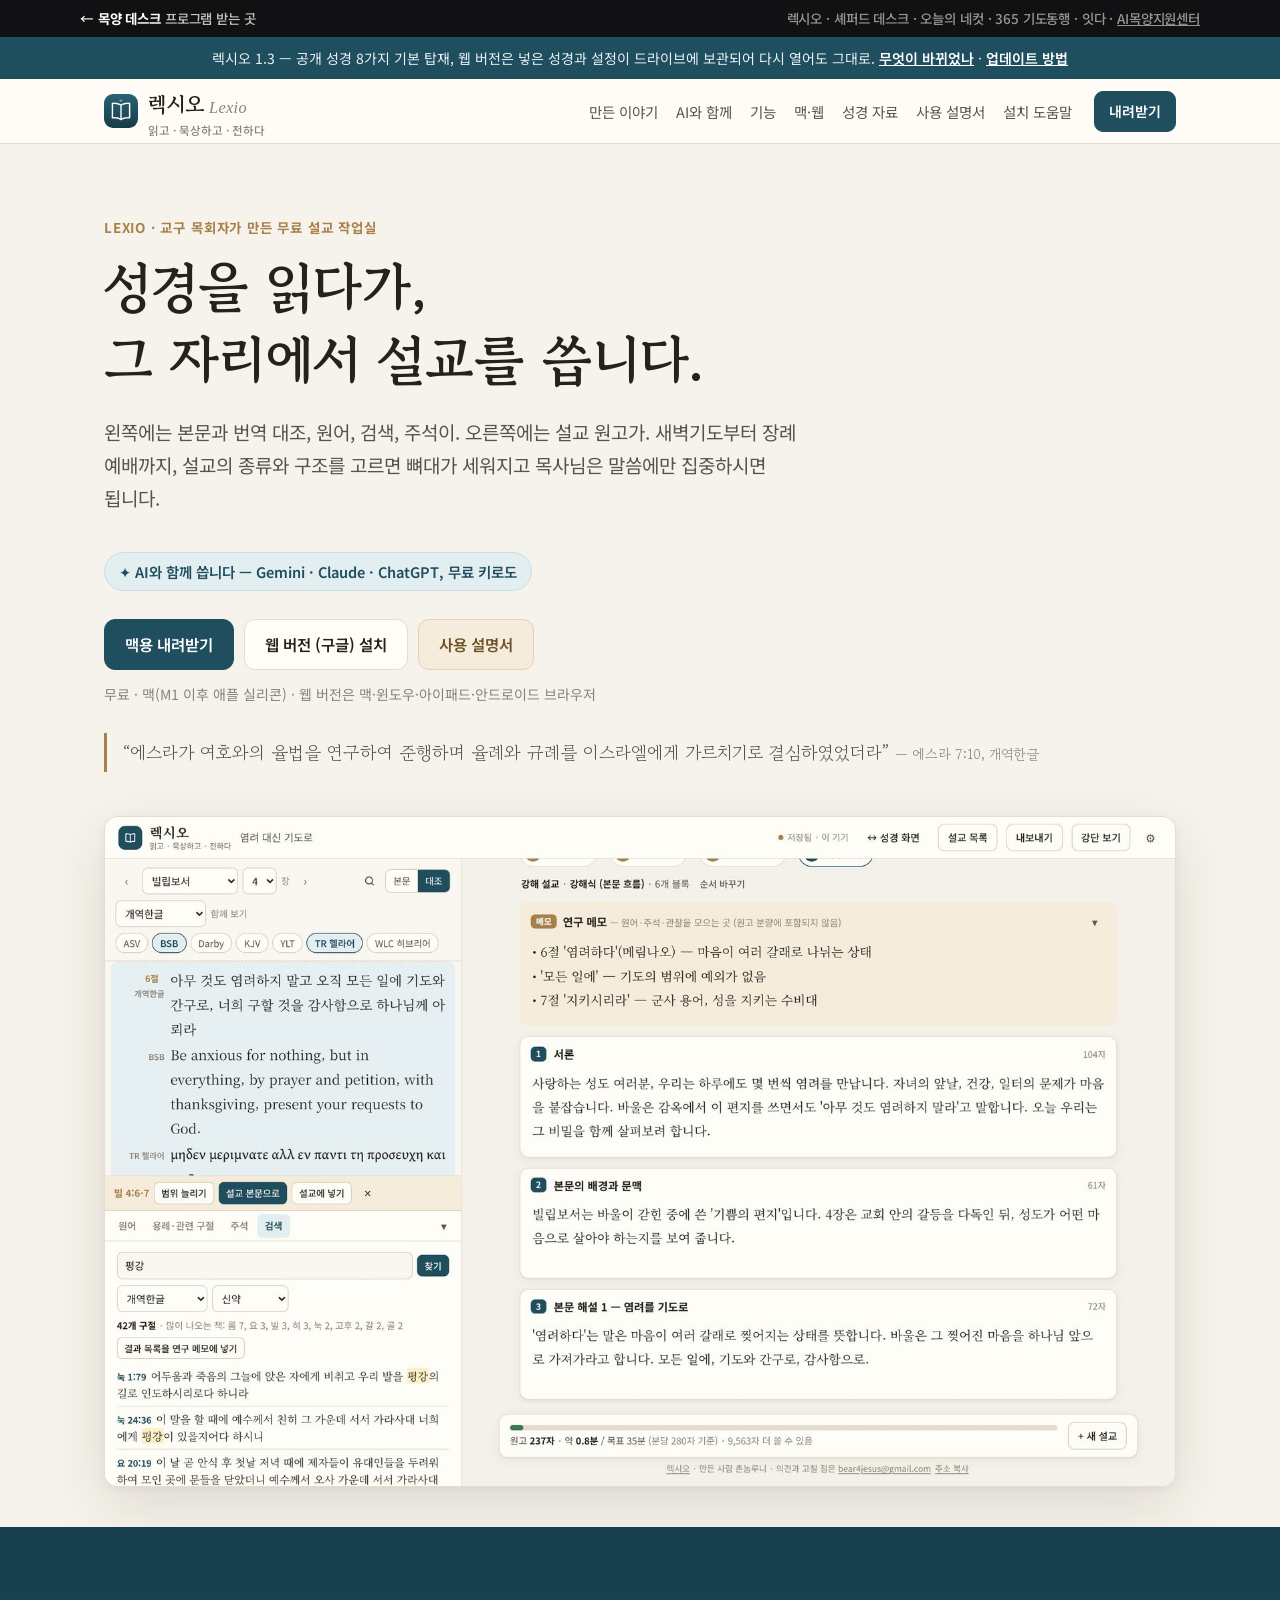
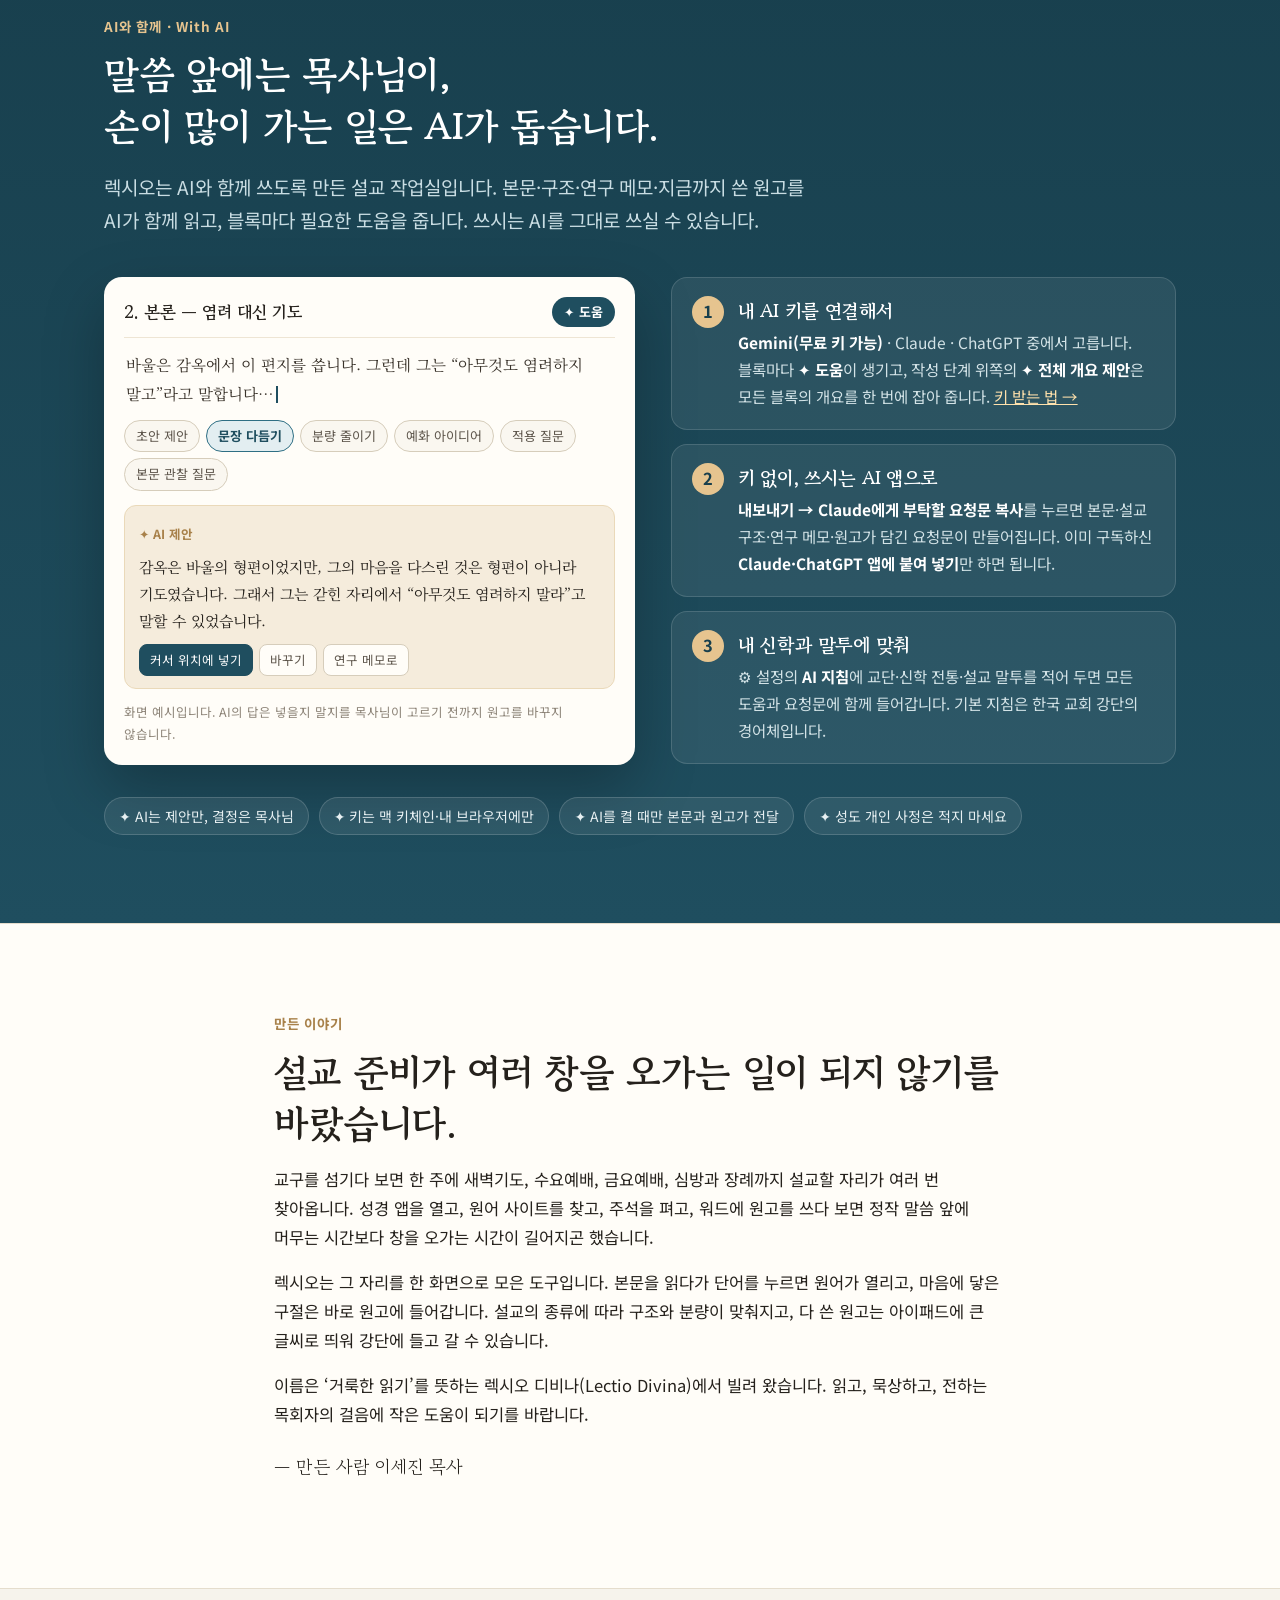
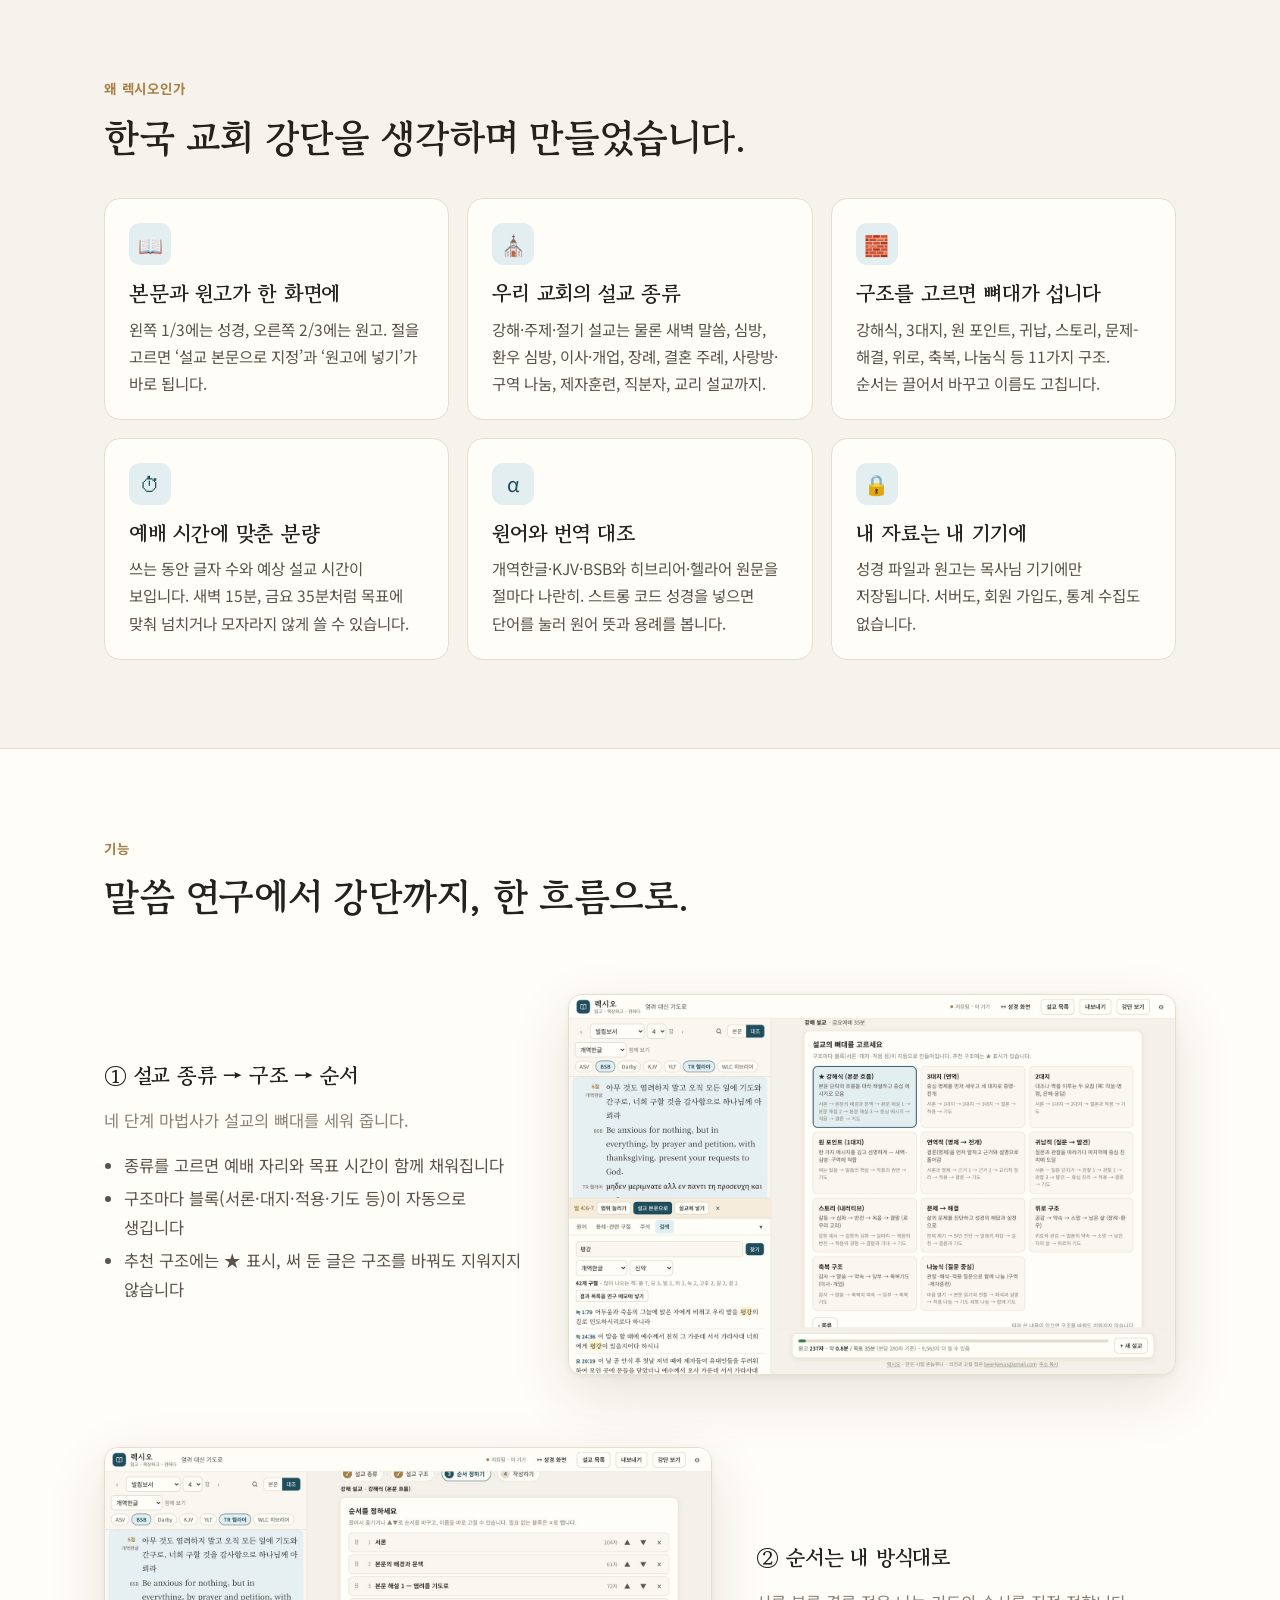
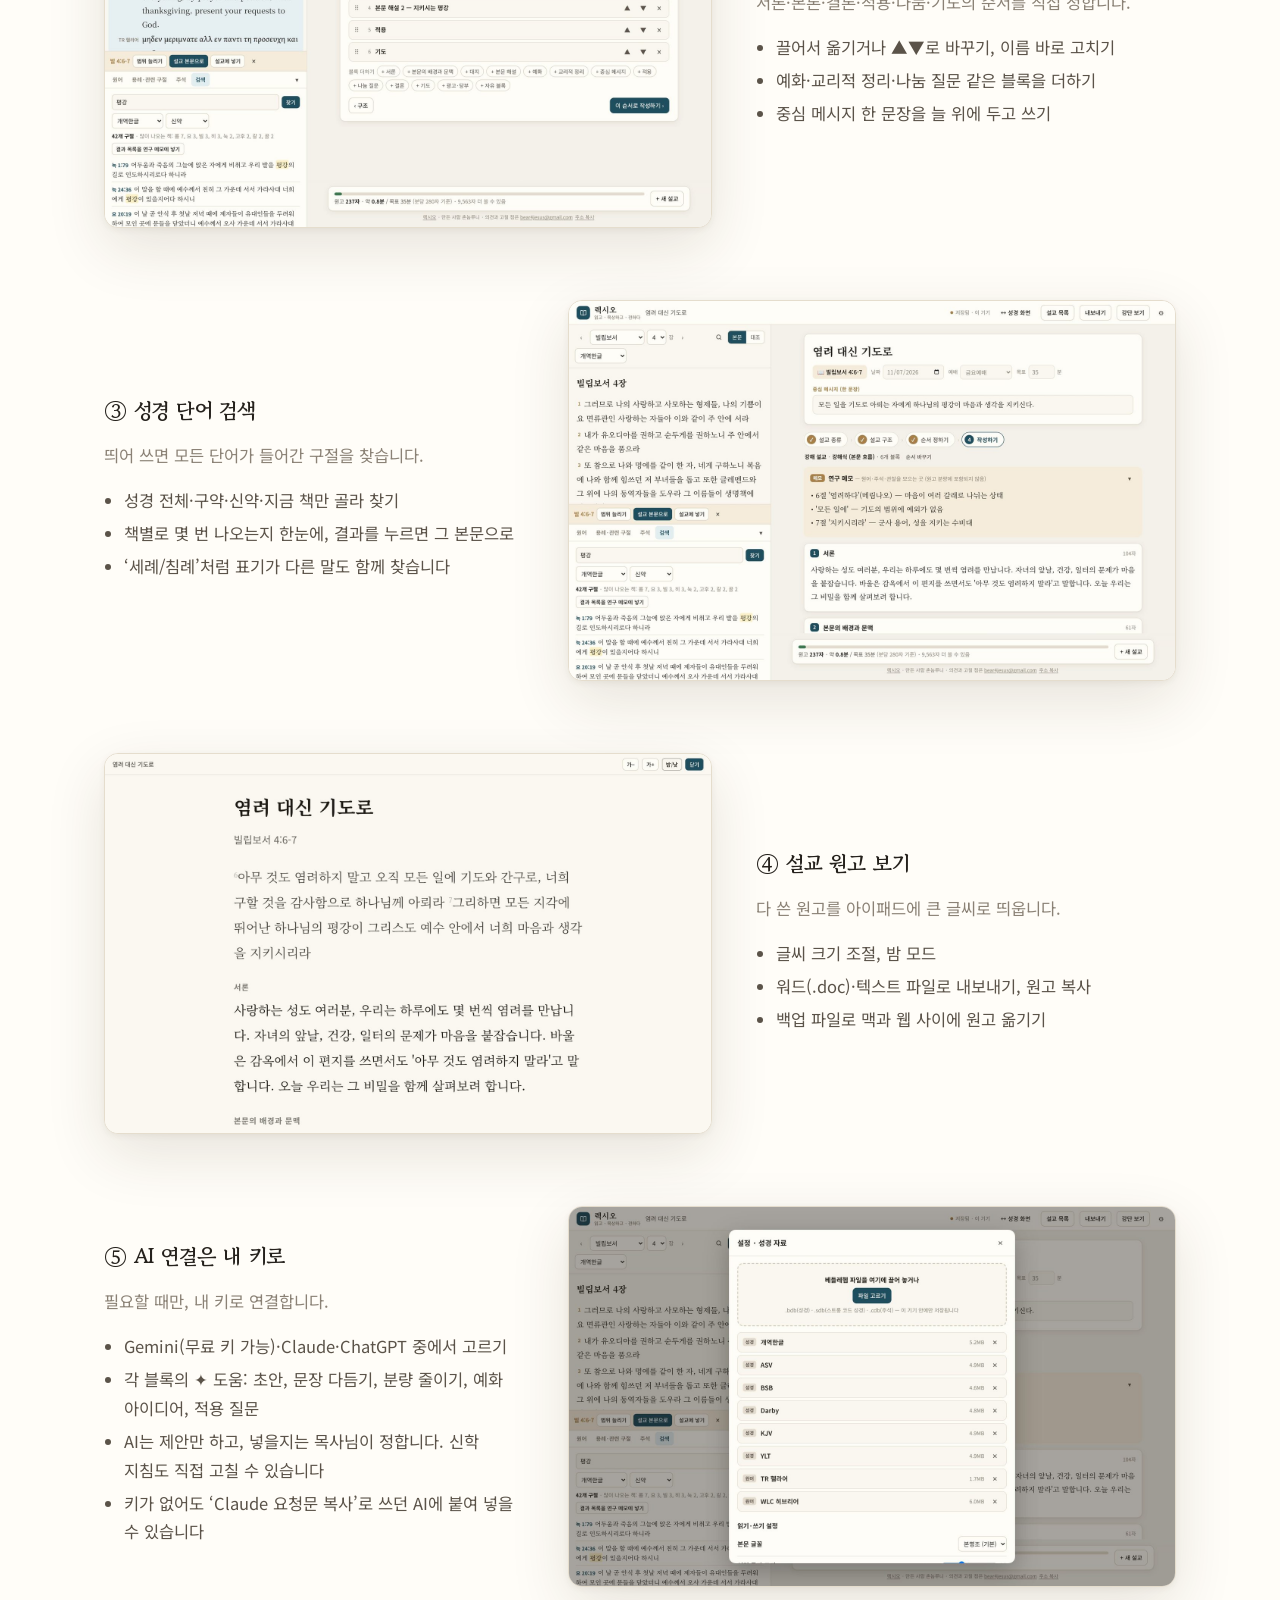
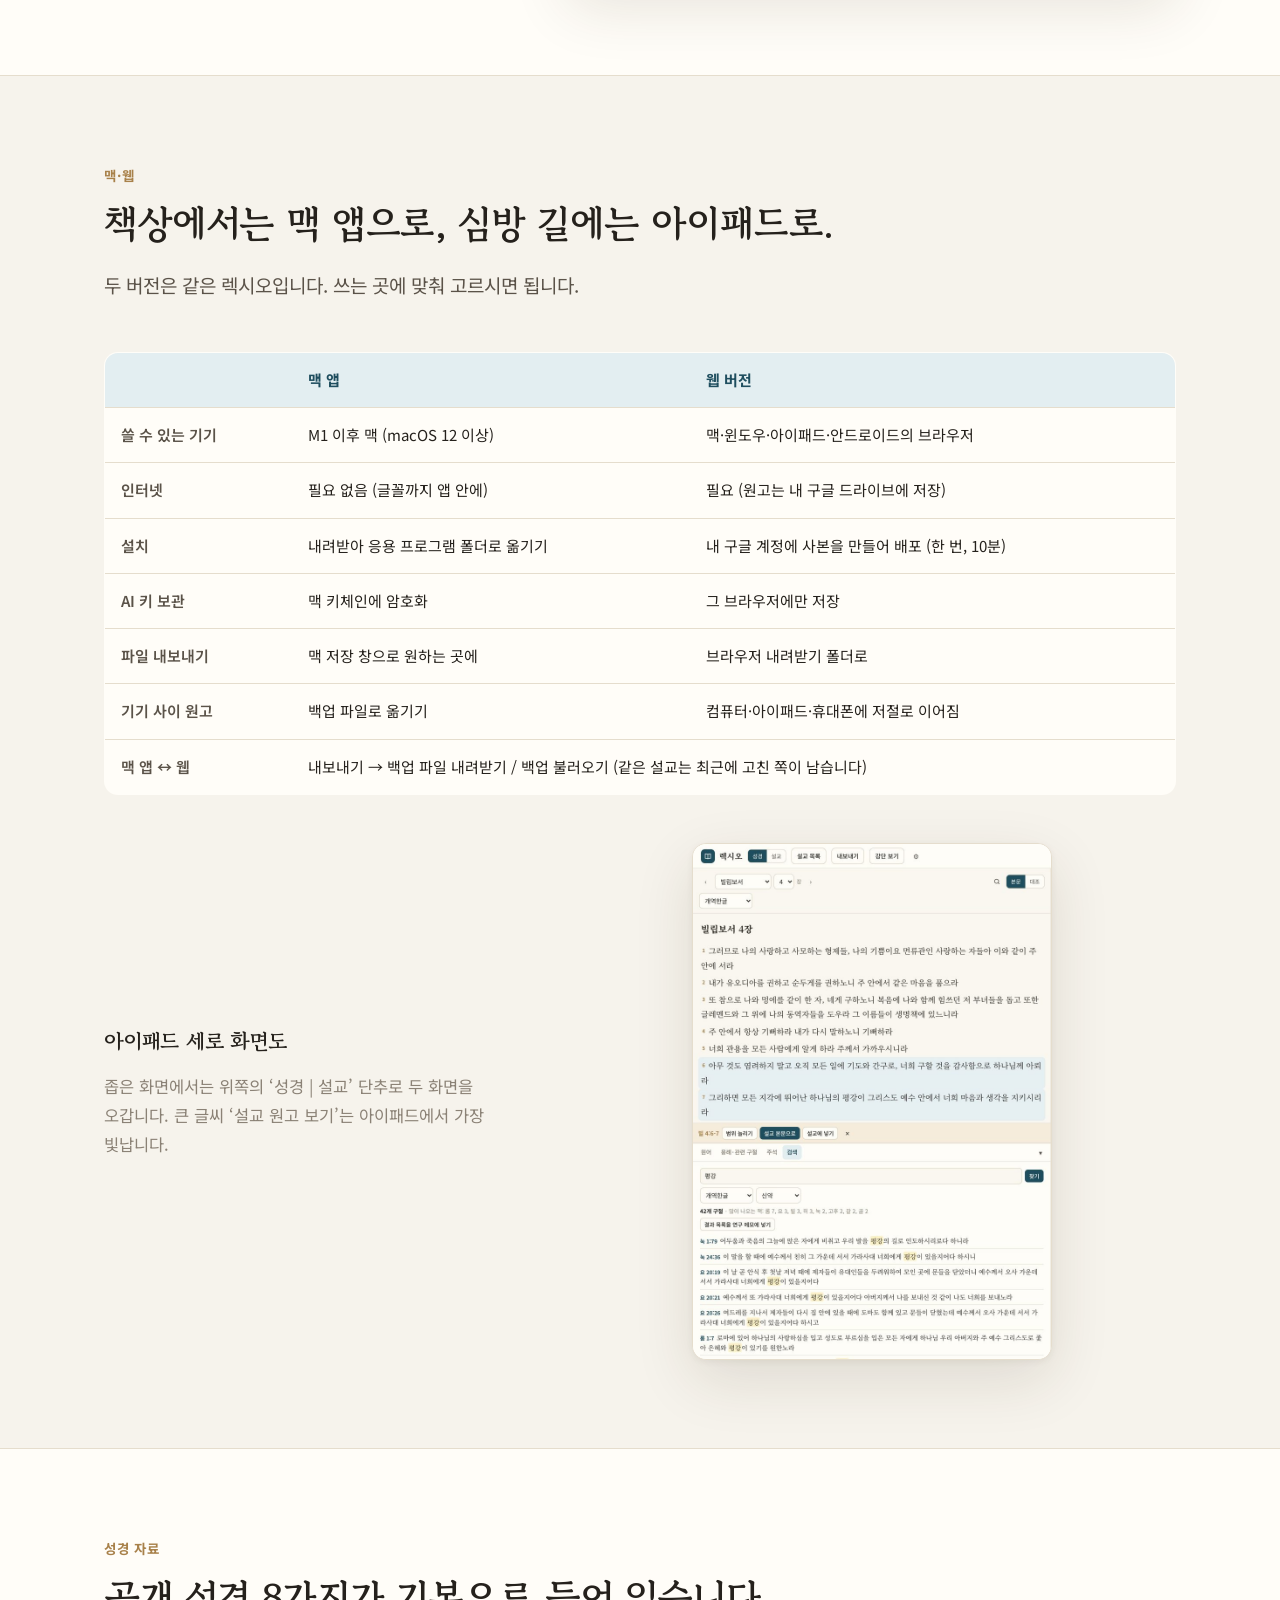
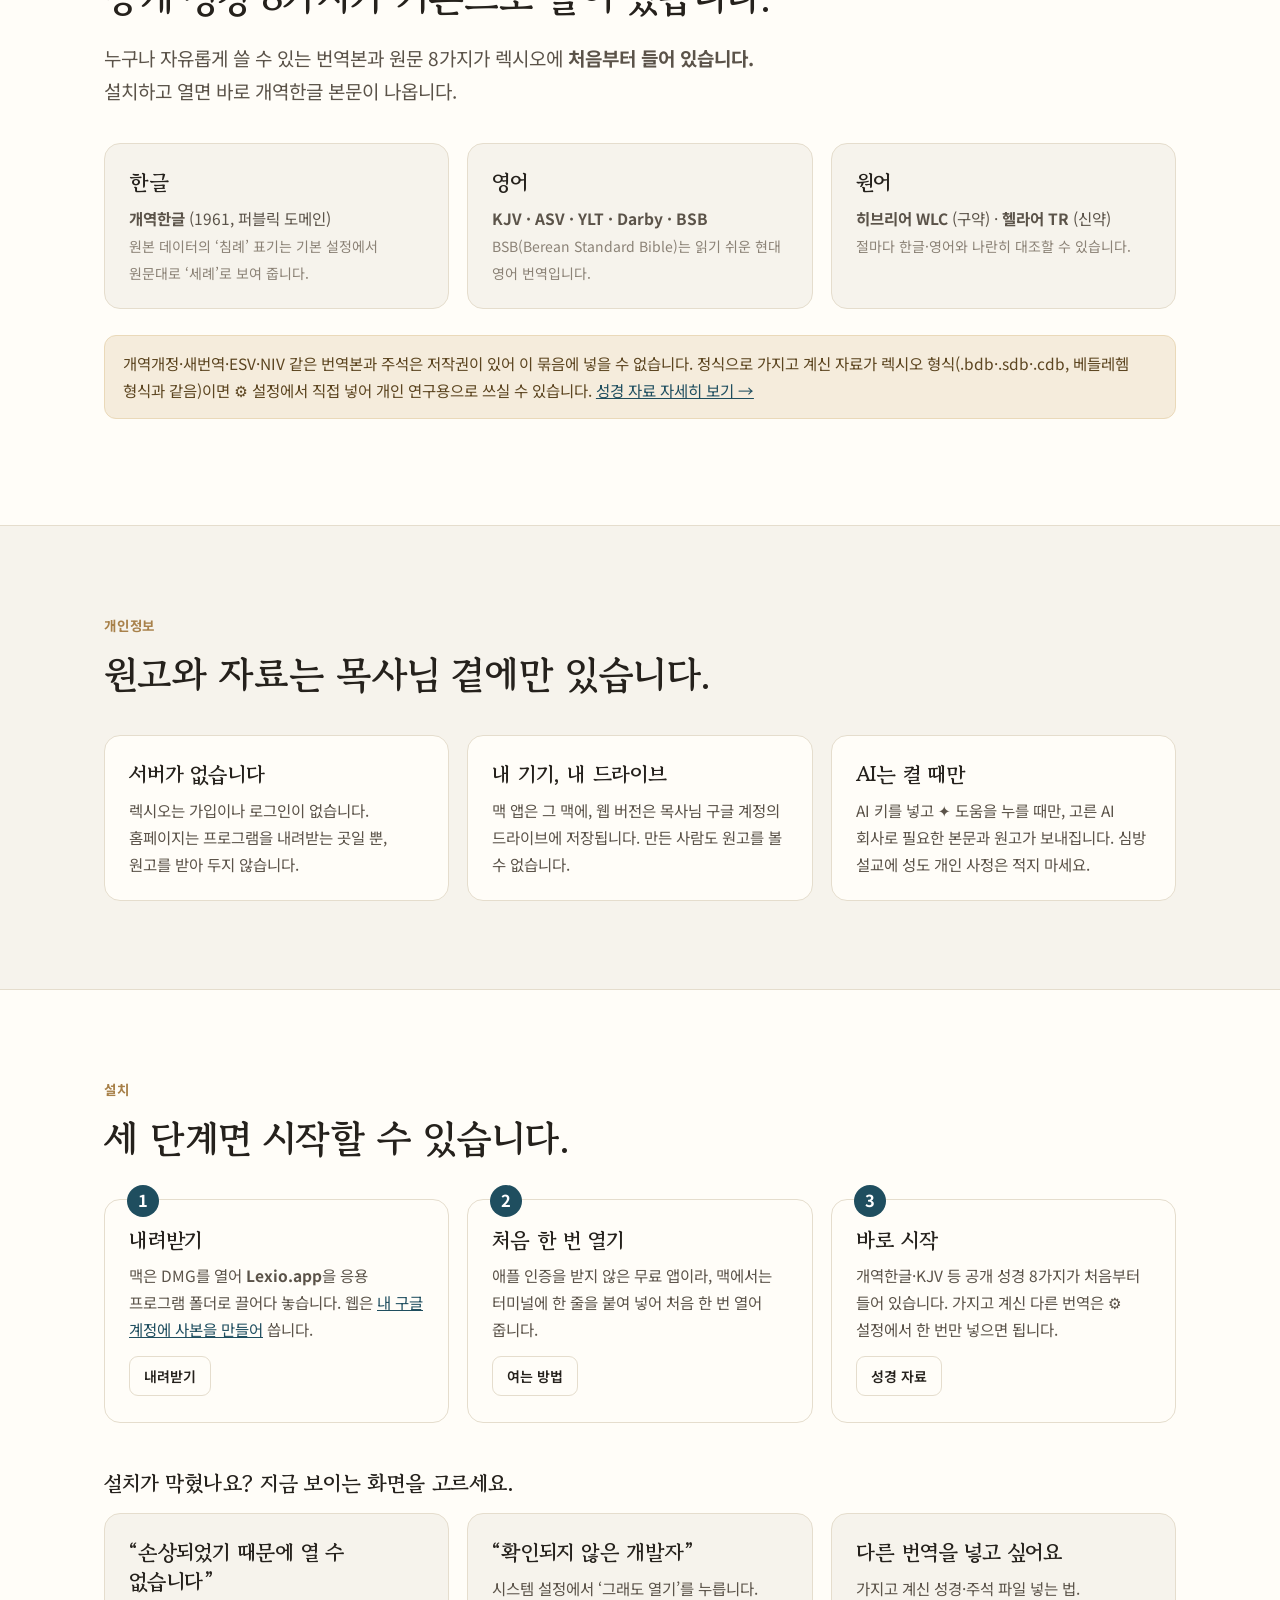
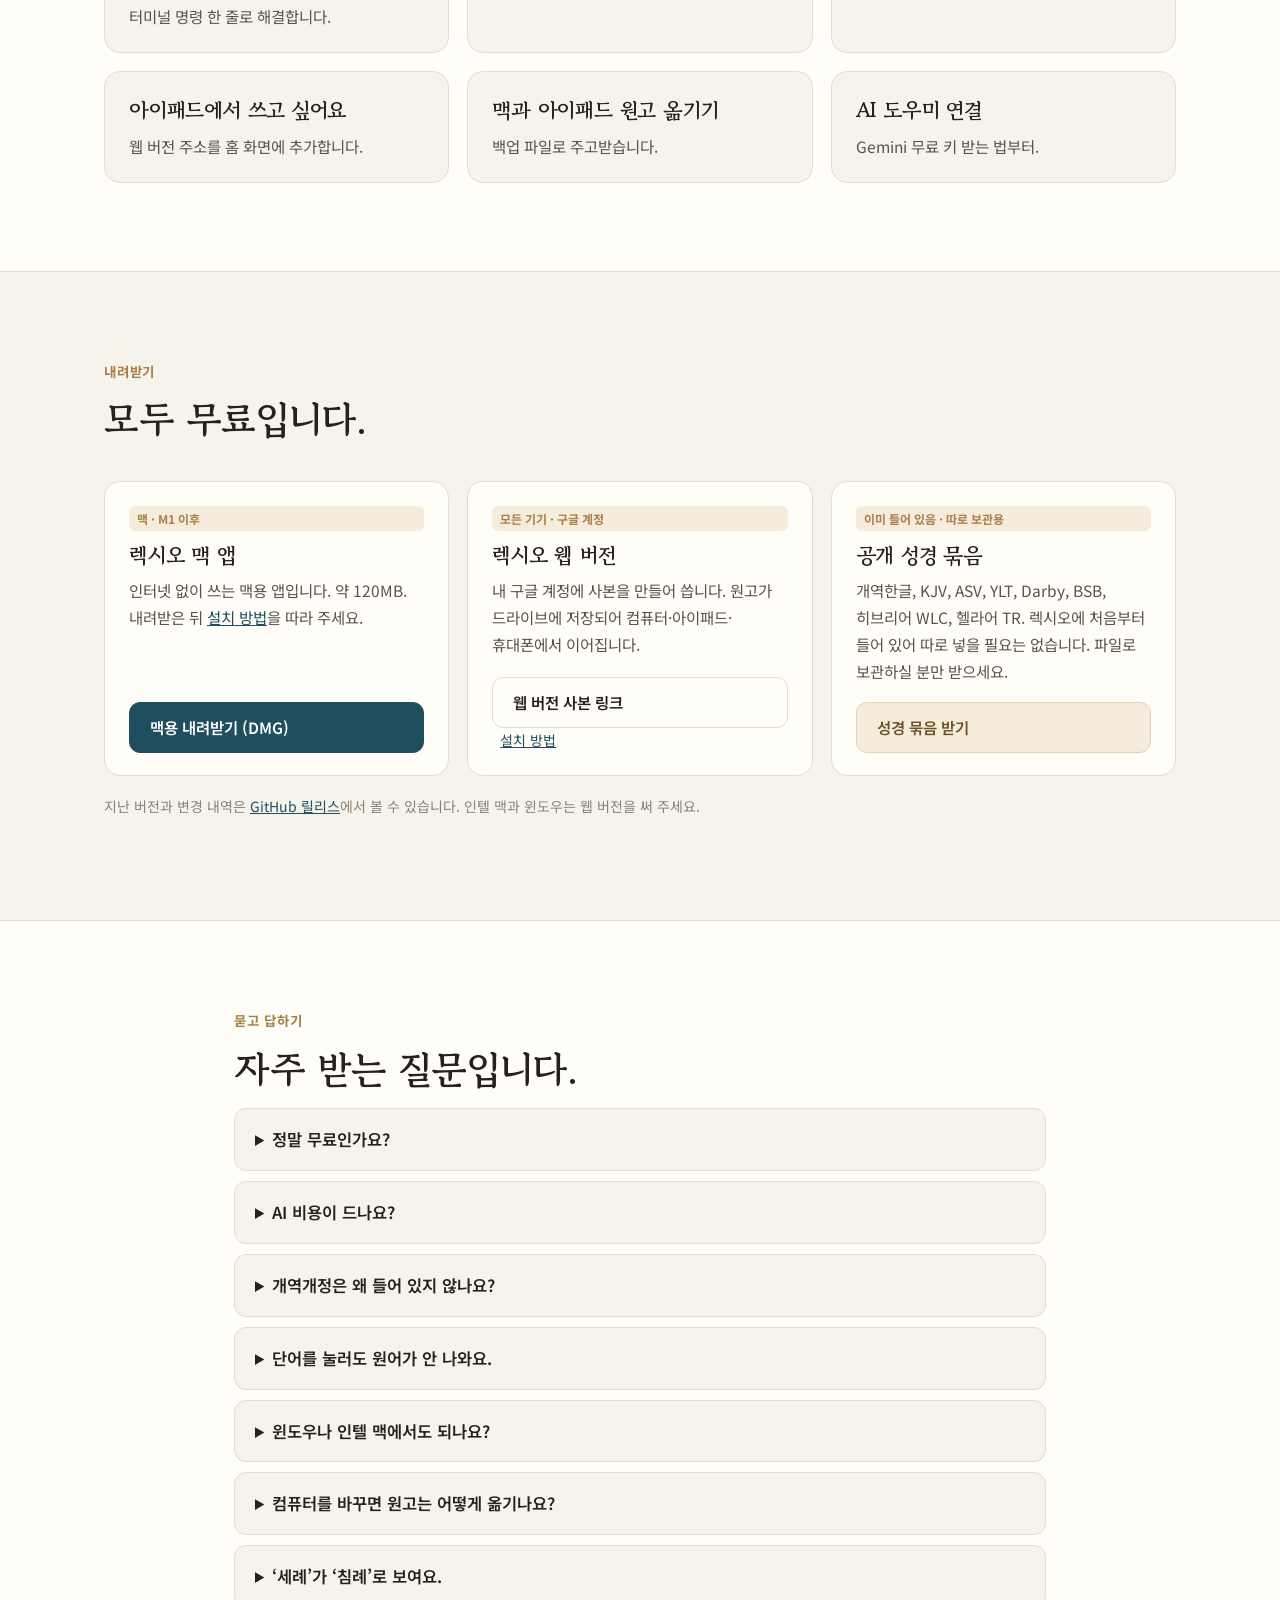
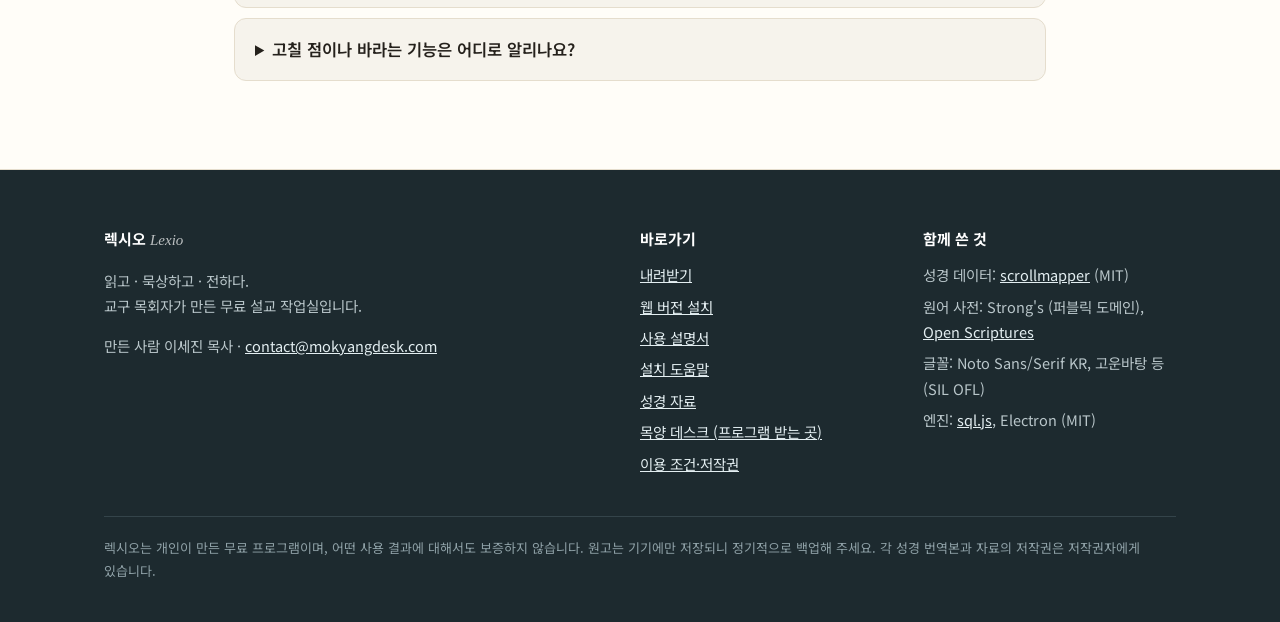
==== commit de9f7dcb: "Add files via upload" ====
--- a/index.html
+++ b/index.html
@@ -3,10 +3,10 @@
 <head>
 <meta charset="utf-8">
 <meta name="viewport" content="width=device-width, initial-scale=1">
-<title>렉시오 — 성경을 읽다가, 그 자리에서 설교를 씁니다</title>
-<meta name="description" content="한국 목회자를 위한 무료 설교 작업실. 성경 본문·번역 대조·원어·검색 옆에서 설교 종류와 구조를 골라 원고를 씁니다. 맥 앱과 웹 버전.">
+<title>렉시오 Lexio — 성경을 읽다가, 그 자리에서 설교를 씁니다</title>
+<meta name="description" content="렉시오(Lexio) — 한국 목회자를 위한 무료 AI 설교 작업실. AI 도우미(Gemini·Claude·ChatGPT)와 함께, 성경 본문·번역 대조·원어·검색 옆에서 설교 종류와 구조를 골라 원고를 씁니다. 맥 앱과 웹 버전.">
 <meta name="theme-color" content="#1f4e5f">
-<meta property="og:title" content="렉시오 — 설교 작업실">
+<meta property="og:title" content="렉시오 Lexio — AI와 함께 쓰는 설교 작업실">
 <meta property="og:description" content="성경을 읽다가, 그 자리에서 설교를 씁니다. 교구 목회자가 만든 무료 설교 준비 도구.">
 <meta property="og:image" content="assets/main.jpg">
 <link rel="icon" href="assets/favicon.png">
@@ -17,28 +17,57 @@
 </head>
 <body>
 <a class="skip" href="#main">본문으로 건너뛰기</a>
-<div class="notice">렉시오 1.0 — 공개 성경 묶음, 단어 검색, 내 AI 키 연결(Gemini 무료 키 가능)이 들어왔습니다. <a href="install.html#update">업데이트 방법</a></div>
+<div class="mokyang-bar" style="background:#111113;color:#fff;font:500 13.5px/1.4 'Pretendard','Noto Sans KR','Apple SD Gothic Neo',sans-serif;letter-spacing:-.01em"><div style="max-width:1160px;margin:0 auto;padding:9px 20px;display:flex;justify-content:space-between;align-items:center;gap:12px;flex-wrap:wrap"><a href="https://mokyangdesk.com/desk/" style="color:#fff;text-decoration:none">← <b>목양 데스크</b> <span style="opacity:.75">프로그램 받는 곳</span></a><span style="opacity:.55">렉시오 · 셰퍼드 데스크 · 오늘의 네컷 · 365 기도동행 · 잇다 · <a href="https://mokyangdesk.com/" style="color:inherit">AI목양지원센터</a></span></div></div>
+<div class="notice">렉시오 1.3 — 공개 성경 8가지 기본 탑재, 웹 버전은 넣은 성경과 설정이 드라이브에 보관되어 다시 열어도 그대로. <a href="https://github.com/shepherdsdesk/lexio/releases/latest">무엇이 바뀌었나</a> · <a href="install.html#update">업데이트 방법</a></div>
 <header class="top"><div class="wrap">
-  <a class="logo" href="#top"><img src="assets/icon.png" alt=""><span>렉시오<small>읽고 · 묵상하고 · 전하다</small></span></a>
+  <a class="logo" href="#top"><img src="assets/icon.png" alt=""><span>렉시오<span class="en">Lexio</span><small>읽고 · 묵상하고 · 전하다</small></span></a>
   <nav class="menu">
-    <a href="#story">만든 이야기</a><a href="#features">기능</a><a href="#where">맥·웹</a><a href="#bible">성경 자료</a><a href="guide.html">사용 설명서</a><a href="install.html">설치 도움말</a>
+    <a href="#story">만든 이야기</a><a href="#ai">AI와 함께</a><a href="#features">기능</a><a href="#where">맥·웹</a><a href="#bible">성경 자료</a><a href="guide.html">사용 설명서</a><a href="install.html">설치 도움말</a>
   </nav>
   <a class="btn sm primary" href="#download">내려받기</a>
 </div></header>
 
 <main id="main">
 <section class="hero" id="top"><div class="wrap">
-  <div class="eyebrow">교구 목회자가 만든 무료 설교 작업실</div>
+  <div class="eyebrow">LEXIO · 교구 목회자가 만든 무료 설교 작업실</div>
   <h1>성경을 읽다가,<br>그 자리에서 설교를 씁니다.</h1>
   <p class="lead">왼쪽에는 본문과 번역 대조, 원어, 검색, 주석이. 오른쪽에는 설교 원고가. 새벽기도부터 장례 예배까지, 설교의 종류와 구조를 고르면 뼈대가 세워지고 목사님은 말씀에만 집중하시면 됩니다.</p>
+  <a class="ai-pill" href="#ai">✦ AI와 함께 씁니다 — Gemini · Claude · ChatGPT, 무료 키로도</a>
   <div class="ctas">
     <a class="btn primary" href="#download">맥용 내려받기</a>
-    <a class="btn" href="app/">웹에서 바로 열기</a>
+    <a class="btn" href="install.html#web">웹 버전 (구글) 설치</a>
     <a class="btn gold" href="guide.html">사용 설명서</a>
   </div>
   <div class="meta">무료 · 맥(M1 이후 애플 실리콘) · 웹 버전은 맥·윈도우·아이패드·안드로이드 브라우저</div>
   <p class="verse">“에스라가 여호와의 율법을 연구하여 준행하며 율례와 규례를 이스라엘에게 가르치기로 결심하였었더라” <span class="muted small">— 에스라 7:10, 개역한글</span></p>
   <div class="shot"><img src="assets/main.jpg" alt="렉시오 화면: 왼쪽에 빌립보서 4장 개역한글·BSB·헬라어 대조와 검색 결과, 오른쪽에 설교 원고 블록" loading="eager"></div>
+</div></section>
+
+
+<section class="aiband" id="ai"><div class="wrap">
+  <div class="eyebrow">AI와 함께 · With AI</div>
+  <h2>말씀 앞에는 목사님이,<br>손이 많이 가는 일은 AI가 돕습니다.</h2>
+  <p class="lead">렉시오는 AI와 함께 쓰도록 만든 설교 작업실입니다. 본문·구조·연구 메모·지금까지 쓴 원고를 AI가 함께 읽고, 블록마다 필요한 도움을 줍니다. 쓰시는 AI를 그대로 쓰실 수 있습니다.</p>
+
+  <div class="ai-grid">
+    <div class="ai-mock" role="img" aria-label="화면 예시: 원고 블록의 ✦ 도움 메뉴와 AI 제안 상자">
+      <div class="am-head"><b>2. 본론 — 염려 대신 기도</b><span class="am-help">✦ 도움</span></div>
+      <div class="am-text">바울은 감옥에서 이 편지를 씁니다. 그런데 그는 “아무것도 염려하지 말고”라고 말합니다…<span class="am-caret"></span></div>
+      <div class="am-chips"><span>초안 제안</span><span class="on">문장 다듬기</span><span>분량 줄이기</span><span>예화 아이디어</span><span>적용 질문</span><span>본문 관찰 질문</span></div>
+      <div class="am-answer"><small>✦ AI 제안</small>
+        <p>감옥은 바울의 형편이었지만, 그의 마음을 다스린 것은 형편이 아니라 기도였습니다. 그래서 그는 갇힌 자리에서 “아무것도 염려하지 말라”고 말할 수 있었습니다.</p>
+        <div class="am-btns"><span class="pri">커서 위치에 넣기</span><span>바꾸기</span><span>연구 메모로</span></div></div>
+      <p class="am-note">화면 예시입니다. AI의 답은 넣을지 말지를 목사님이 고르기 전까지 원고를 바꾸지 않습니다.</p>
+    </div>
+    <div class="ai-ways">
+      <div class="ai-way"><span class="num">1</span><div><h3>내 AI 키를 연결해서</h3><p><b>Gemini(무료 키 가능)</b> · Claude · ChatGPT 중에서 고릅니다. 블록마다 <b>✦ 도움</b>이 생기고, 작성 단계 위쪽의 <b>✦ 전체 개요 제안</b>은 모든 블록의 개요를 한 번에 잡아 줍니다. <a href="install.html#ai">키 받는 법 →</a></p></div></div>
+      <div class="ai-way"><span class="num">2</span><div><h3>키 없이, 쓰시는 AI 앱으로</h3><p><b>내보내기 → Claude에게 부탁할 요청문 복사</b>를 누르면 본문·설교 구조·연구 메모·원고가 담긴 요청문이 만들어집니다. 이미 구독하신 <b>Claude·ChatGPT 앱에 붙여 넣기</b>만 하면 됩니다.</p></div></div>
+      <div class="ai-way"><span class="num">3</span><div><h3>내 신학과 말투에 맞춰</h3><p>⚙ 설정의 <b>AI 지침</b>에 교단·신학 전통·설교 말투를 적어 두면 모든 도움과 요청문에 함께 들어갑니다. 기본 지침은 한국 교회 강단의 경어체입니다.</p></div></div>
+    </div>
+  </div>
+  <div class="ai-rules">
+    <span>✦ AI는 제안만, 결정은 목사님</span><span>✦ 키는 맥 키체인·내 브라우저에만</span><span>✦ AI를 켤 때만 본문과 원고가 전달</span><span>✦ 성도 개인 사정은 적지 마세요</span>
+  </div>
 </div></section>
 
 <section class="alt" id="story"><div class="wrap" style="max-width:780px">
@@ -47,7 +76,7 @@
   <p>교구를 섬기다 보면 한 주에 새벽기도, 수요예배, 금요예배, 심방과 장례까지 설교할 자리가 여러 번 찾아옵니다. 성경 앱을 열고, 원어 사이트를 찾고, 주석을 펴고, 워드에 원고를 쓰다 보면 정작 말씀 앞에 머무는 시간보다 창을 오가는 시간이 길어지곤 했습니다.</p>
   <p>렉시오는 그 자리를 한 화면으로 모은 도구입니다. 본문을 읽다가 단어를 누르면 원어가 열리고, 마음에 닿은 구절은 바로 원고에 들어갑니다. 설교의 종류에 따라 구조와 분량이 맞춰지고, 다 쓴 원고는 아이패드에 큰 글씨로 띄워 강단에 들고 갈 수 있습니다.</p>
   <p>이름은 ‘거룩한 읽기’를 뜻하는 렉시오 디비나(Lectio Divina)에서 빌려 왔습니다. 읽고, 묵상하고, 전하는 목회자의 걸음에 작은 도움이 되기를 바랍니다.</p>
-  <p style="margin-top:22px;font-family:var(--serif);font-size:18px">— 만든 사람 촌놈루니</p>
+  <p style="margin-top:22px;font-family:var(--serif);font-size:18px">— 만든 사람 이세진 목사</p>
 </div></section>
 
 <section id="why"><div class="wrap">
@@ -89,14 +118,14 @@
   </div>
 
   <div class="feature rev">
-    <div class="txt"><h3>④ 강단 보기</h3>
+    <div class="txt"><h3>④ 설교 원고 보기</h3>
       <p class="muted">다 쓴 원고를 아이패드에 큰 글씨로 띄웁니다.</p>
       <ul><li>글씨 크기 조절, 밤 모드</li><li>워드(.doc)·텍스트 파일로 내보내기, 원고 복사</li><li>백업 파일로 맥과 웹 사이에 원고 옮기기</li></ul></div>
-    <div class="shot"><img src="assets/pulpit.jpg" alt="강단 보기 화면" loading="lazy"></div>
+    <div class="shot"><img src="assets/pulpit.jpg" alt="설교 원고 보기 화면" loading="lazy"></div>
   </div>
 
   <div class="feature">
-    <div class="txt"><h3>⑤ AI 도우미는 선택</h3>
+    <div class="txt"><h3>⑤ AI 연결은 내 키로</h3>
       <p class="muted">필요할 때만, 내 키로 연결합니다.</p>
       <ul><li>Gemini(무료 키 가능)·Claude·ChatGPT 중에서 고르기</li><li>각 블록의 ✦ 도움: 초안, 문장 다듬기, 분량 줄이기, 예화 아이디어, 적용 질문</li><li>AI는 제안만 하고, 넣을지는 목사님이 정합니다. 신학 지침도 직접 고칠 수 있습니다</li><li>키가 없어도 ‘Claude 요청문 복사’로 쓰던 AI에 붙여 넣을 수 있습니다</li></ul></div>
     <div class="shot"><img src="assets/settings.jpg" alt="설정 화면: 세례/침례 표기, AI 연결" loading="lazy"></div>
@@ -111,23 +140,24 @@
     <thead><tr><th></th><th>맥 앱</th><th>웹 버전</th></tr></thead>
     <tbody>
       <tr><td>쓸 수 있는 기기</td><td>M1 이후 맥 (macOS 12 이상)</td><td>맥·윈도우·아이패드·안드로이드의 브라우저</td></tr>
-      <tr><td>인터넷</td><td>필요 없음 (글꼴까지 앱 안에)</td><td>처음 열 때 필요, 성경 파일은 기기에 저장</td></tr>
-      <tr><td>설치</td><td>내려받아 응용 프로그램 폴더로 옮기기</td><td>주소만 열면 끝, 아이패드는 ‘홈 화면에 추가’</td></tr>
+      <tr><td>인터넷</td><td>필요 없음 (글꼴까지 앱 안에)</td><td>필요 (원고는 내 구글 드라이브에 저장)</td></tr>
+      <tr><td>설치</td><td>내려받아 응용 프로그램 폴더로 옮기기</td><td>내 구글 계정에 사본을 만들어 배포 (한 번, 10분)</td></tr>
       <tr><td>AI 키 보관</td><td>맥 키체인에 암호화</td><td>그 브라우저에만 저장</td></tr>
       <tr><td>파일 내보내기</td><td>맥 저장 창으로 원하는 곳에</td><td>브라우저 내려받기 폴더로</td></tr>
-      <tr><td>원고 옮기기</td><td colspan="2">내보내기 → 백업 파일 내려받기 / 백업 불러오기 (같은 설교는 최근에 고친 쪽이 남습니다)</td></tr>
+      <tr><td>기기 사이 원고</td><td>백업 파일로 옮기기</td><td>컴퓨터·아이패드·휴대폰에 저절로 이어짐</td></tr>
+      <tr><td>맥 앱 ↔ 웹</td><td colspan="2">내보내기 → 백업 파일 내려받기 / 백업 불러오기 (같은 설교는 최근에 고친 쪽이 남습니다)</td></tr>
     </tbody>
   </table></div>
   <div class="feature" style="margin-top:48px">
-    <div class="txt"><h3>아이패드 세로 화면도</h3><p class="muted">좁은 화면에서는 위쪽의 ‘성경 | 설교’ 단추로 두 화면을 오갑니다. 강단 보기는 아이패드에서 가장 빛납니다.</p></div>
+    <div class="txt"><h3>아이패드 세로 화면도</h3><p class="muted">좁은 화면에서는 위쪽의 ‘성경 | 설교’ 단추로 두 화면을 오갑니다. 큰 글씨 ‘설교 원고 보기’는 아이패드에서 가장 빛납니다.</p></div>
     <div class="shot" style="max-width:360px;justify-self:center"><img src="assets/ipad.jpg" alt="아이패드 세로 화면" loading="lazy"></div>
   </div>
 </div></section>
 
 <section class="alt" id="bible"><div class="wrap">
   <div class="eyebrow">성경 자료</div>
-  <h2>무료 공개 성경으로 바로 시작합니다.</h2>
-  <p class="lead">렉시오 공개 성경 묶음은 누구나 내려받아 쓸 수 있는 번역본과 원문을 렉시오 형식으로 묶은 것입니다.</p>
+  <h2>공개 성경 8가지가 기본으로 들어 있습니다.</h2>
+  <p class="lead">누구나 자유롭게 쓸 수 있는 번역본과 원문 8가지가 렉시오에 <b>처음부터 들어 있습니다.</b> 설치하고 열면 바로 개역한글 본문이 나옵니다.</p>
   <div class="grid">
     <div class="card"><h3>한글</h3><p><b>개역한글</b> (1961, 퍼블릭 도메인)<br><span class="small muted">원본 데이터의 ‘침례’ 표기는 기본 설정에서 원문대로 ‘세례’로 보여 줍니다.</span></p></div>
     <div class="card"><h3>영어</h3><p><b>KJV · ASV · YLT · Darby · BSB</b><br><span class="small muted">BSB(Berean Standard Bible)는 읽기 쉬운 현대 영어 번역입니다.</span></p></div>
@@ -141,7 +171,7 @@
   <h2>원고와 자료는 목사님 곁에만 있습니다.</h2>
   <div class="grid">
     <div class="card"><h3>서버가 없습니다</h3><p>렉시오는 가입이나 로그인이 없습니다. 홈페이지는 프로그램을 내려받는 곳일 뿐, 원고를 받아 두지 않습니다.</p></div>
-    <div class="card"><h3>내 기기, 내 파일</h3><p>성경 파일과 원고는 맥 앱이면 그 맥에, 웹 버전이면 그 브라우저에 저장됩니다. 옮길 때는 백업 파일을 씁니다.</p></div>
+    <div class="card"><h3>내 기기, 내 드라이브</h3><p>맥 앱은 그 맥에, 웹 버전은 목사님 구글 계정의 드라이브에 저장됩니다. 만든 사람도 원고를 볼 수 없습니다.</p></div>
     <div class="card"><h3>AI는 켤 때만</h3><p>AI 키를 넣고 ✦ 도움을 누를 때만, 고른 AI 회사로 필요한 본문과 원고가 보내집니다. 심방 설교에 성도 개인 사정은 적지 마세요.</p></div>
   </div>
 </div></section>
@@ -150,16 +180,16 @@
   <div class="eyebrow">설치</div>
   <h2>세 단계면 시작할 수 있습니다.</h2>
   <div class="steps">
-    <div class="step"><h3>내려받기</h3><p>맥은 앱 zip을 풀어 <b>Lexio.app</b>을 응용 프로그램 폴더로. 웹은 <a href="app/">주소를 열기</a>만 하면 됩니다.</p><a class="btn sm" href="#download">내려받기</a></div>
+    <div class="step"><h3>내려받기</h3><p>맥은 DMG를 열어 <b>Lexio.app</b>을 응용 프로그램 폴더로 끌어다 놓습니다. 웹은 <a href="install.html#web">내 구글 계정에 사본을 만들어</a> 씁니다.</p><a class="btn sm" href="#download">내려받기</a></div>
     <div class="step"><h3>처음 한 번 열기</h3><p>애플 인증을 받지 않은 무료 앱이라, 맥에서는 터미널에 한 줄을 붙여 넣어 처음 한 번 열어 줍니다.</p><a class="btn sm" href="install.html#mac-open">여는 방법</a></div>
-    <div class="step"><h3>성경 넣기</h3><p>공개 성경 묶음을 풀고 ⚙︎ → 파일 고르기에서 모두 고릅니다. 그다음부터는 바로 열립니다.</p><a class="btn sm" href="install.html#first">처음 설정</a></div>
+    <div class="step"><h3>바로 시작</h3><p>개역한글·KJV 등 공개 성경 8가지가 처음부터 들어 있습니다. 가지고 계신 다른 번역은 ⚙ 설정에서 한 번만 넣으면 됩니다.</p><a class="btn sm" href="install.html#first">성경 자료</a></div>
   </div>
   <h3 style="margin-top:46px">설치가 막혔나요? 지금 보이는 화면을 고르세요.</h3>
   <div class="grid" style="margin-top:16px">
     <a class="card" href="install.html#mac-damaged" style="text-decoration:none;color:inherit"><h3>“손상되었기 때문에 열 수 없습니다”</h3><p>터미널 명령 한 줄로 해결합니다.</p></a>
     <a class="card" href="install.html#mac-open" style="text-decoration:none;color:inherit"><h3>“확인되지 않은 개발자”</h3><p>시스템 설정에서 ‘그래도 열기’를 누릅니다.</p></a>
-    <a class="card" href="install.html#first" style="text-decoration:none;color:inherit"><h3>성경이 안 보여요</h3><p>성경 파일을 넣는 방법을 확인하세요.</p></a>
-    <a class="card" href="install.html#ipad" style="text-decoration:none;color:inherit"><h3>아이패드에서 쓰고 싶어요</h3><p>웹 버전을 홈 화면에 추가합니다.</p></a>
+    <a class="card" href="install.html#first" style="text-decoration:none;color:inherit"><h3>다른 번역을 넣고 싶어요</h3><p>가지고 계신 성경·주석 파일 넣는 법.</p></a>
+    <a class="card" href="install.html#ipad" style="text-decoration:none;color:inherit"><h3>아이패드에서 쓰고 싶어요</h3><p>웹 버전 주소를 홈 화면에 추가합니다.</p></a>
     <a class="card" href="install.html#move" style="text-decoration:none;color:inherit"><h3>맥과 아이패드 원고 옮기기</h3><p>백업 파일로 주고받습니다.</p></a>
     <a class="card" href="install.html#ai" style="text-decoration:none;color:inherit"><h3>AI 도우미 연결</h3><p>Gemini 무료 키 받는 법부터.</p></a>
   </div>
@@ -169,9 +199,9 @@
   <div class="eyebrow">내려받기</div>
   <h2>모두 무료입니다.</h2>
   <div class="dl">
-    <div class="card"><span class="tag">맥 · M1 이후</span><h3>렉시오 맥 앱</h3><p>인터넷 없이 쓰는 맥용 앱입니다. 약 120MB. 내려받은 뒤 <a href="install.html#mac">설치 방법</a>을 따라 주세요.</p><a class="btn primary" href="https://github.com/shepherdsdesk/lexio/releases/latest/download/Lexio-mac-arm64.zip">맥용 내려받기</a></div>
-    <div class="card"><span class="tag">모든 기기 · 브라우저</span><h3>렉시오 웹 버전</h3><p>설치 없이 바로 엽니다. 아이패드·윈도우·안드로이드에서도 됩니다. 아이패드는 ‘홈 화면에 추가’를 권합니다.</p><a class="btn" href="app/">웹에서 열기</a></div>
-    <div class="card"><span class="tag">필수 · 무료 자료</span><h3>공개 성경 묶음</h3><p>개역한글, KJV, ASV, YLT, Darby, BSB, 히브리어 WLC, 헬라어 TR. 약 13MB. 압축을 풀어 렉시오에 넣으세요.</p><a class="btn gold" href="https://github.com/shepherdsdesk/lexio/releases/latest/download/Lexio-bible-pack.zip">성경 묶음 받기</a></div>
+    <div class="card"><span class="tag">맥 · M1 이후</span><h3>렉시오 맥 앱</h3><p>인터넷 없이 쓰는 맥용 앱입니다. 약 120MB. 내려받은 뒤 <a href="install.html#mac">설치 방법</a>을 따라 주세요.</p><a class="btn primary" href="https://github.com/shepherdsdesk/lexio/releases/latest/download/Lexio-AppleSilicon.dmg">맥용 내려받기 (DMG)</a></div>
+    <div class="card"><span class="tag">모든 기기 · 구글 계정</span><h3>렉시오 웹 버전</h3><p>내 구글 계정에 사본을 만들어 씁니다. 원고가 드라이브에 저장되어 컴퓨터·아이패드·휴대폰에서 이어집니다.</p><a class="btn" href="#" data-link="webcopy">웹 버전 사본 링크</a> <a class="small" href="install.html#web" style="margin-left:8px">설치 방법</a></div>
+    <div class="card"><span class="tag">이미 들어 있음 · 따로 보관용</span><h3>공개 성경 묶음</h3><p>개역한글, KJV, ASV, YLT, Darby, BSB, 히브리어 WLC, 헬라어 TR. 렉시오에 처음부터 들어 있어 따로 넣을 필요는 없습니다. 파일로 보관하실 분만 받으세요.</p><a class="btn gold" href="https://github.com/shepherdsdesk/lexio/releases/latest/download/Lexio-bible-pack.zip">성경 묶음 받기</a></div>
   </div>
   <p class="small muted" style="margin-top:18px">지난 버전과 변경 내역은 <a href="https://github.com/shepherdsdesk/lexio/releases">GitHub 릴리스</a>에서 볼 수 있습니다. 인텔 맥과 윈도우는 웹 버전을 써 주세요.</p>
 </div></section>
@@ -180,6 +210,7 @@
   <div class="eyebrow">묻고 답하기</div>
   <h2>자주 받는 질문입니다.</h2>
   <details><summary>정말 무료인가요?</summary><p>네. 렉시오와 공개 성경 묶음은 모두 무료입니다. AI 도우미는 선택이며, 유료 AI(Claude·ChatGPT)의 키를 넣으면 그 회사에 쓴 만큼 요금이 나갑니다. Gemini는 무료 키로도 쓸 수 있습니다.</p></details>
+  <details><summary>AI 비용이 드나요?</summary><p>렉시오는 무료이고, AI는 고르시는 대로입니다. 구글 <b>Gemini는 무료 키</b>로 쓸 수 있고, Claude·ChatGPT 키는 그 회사에 쓴 만큼 요금이 나갑니다. 키 없이 <b>요청문 복사</b>로 이미 쓰시는 AI 앱(Claude·ChatGPT 구독)에 붙여 넣으셔도 됩니다.</p></details>
   <details><summary>개역개정은 왜 들어 있지 않나요?</summary><p>개역개정·새번역은 대한성서공회가 저작권을 가지고 있어 허락 없이 함께 나눌 수 없습니다. 정식으로 가진 자료가 렉시오 형식이면 직접 넣어 개인 연구용으로 쓰실 수 있습니다. 자세한 내용은 <a href="bible.html">성경 자료</a>를 보세요.</p></details>
   <details><summary>단어를 눌러도 원어가 안 나와요.</summary><p>단어별 원어 연결은 스트롱 코드가 달린 성경 파일(.sdb)이 있어야 됩니다. 공개 묶음에는 아직 들어 있지 않아, 대신 ‘대조’ 보기로 히브리어·헬라어 원문을 절마다 함께 볼 수 있습니다.</p></details>
   <details><summary>윈도우나 인텔 맥에서도 되나요?</summary><p>맥 앱은 M1 이후(애플 실리콘) 맥 전용입니다. 윈도우와 인텔 맥에서는 웹 버전을 크롬이나 엣지로 열어 쓰시면 됩니다.</p></details>
@@ -191,11 +222,12 @@
 
 <footer><div class="wrap">
   <div class="cols">
-    <div><h4>렉시오</h4><p>읽고 · 묵상하고 · 전하다.<br>교구 목회자가 만든 무료 설교 작업실입니다.</p><p>만든 사람 촌놈루니 · <a href="mailto:contact@mokyangdesk.com">contact@mokyangdesk.com</a></p></div>
-    <div><h4>바로가기</h4><ul><li><a href="#download">내려받기</a></li><li><a href="app/">웹 버전 열기</a></li><li><a href="guide.html">사용 설명서</a></li><li><a href="install.html">설치 도움말</a></li><li><a href="bible.html">성경 자료</a></li></ul></div>
+    <div><h4>렉시오 <span style="font-family:Georgia,serif;font-style:italic;font-weight:400;opacity:.7">Lexio</span></h4><p>읽고 · 묵상하고 · 전하다.<br>교구 목회자가 만든 무료 설교 작업실입니다.</p><p>만든 사람 이세진 목사 · <a href="mailto:contact@mokyangdesk.com">contact@mokyangdesk.com</a></p></div>
+    <div><h4>바로가기</h4><ul><li><a href="#download">내려받기</a></li><li><a href="install.html#web">웹 버전 설치</a></li><li><a href="guide.html">사용 설명서</a></li><li><a href="install.html">설치 도움말</a></li><li><a href="bible.html">성경 자료</a></li><li><a href="https://mokyangdesk.com/desk/">목양 데스크 (프로그램 받는 곳)</a></li><li><a href="https://mokyangdesk.com/terms.html">이용 조건·저작권</a></li></ul></div>
     <div><h4>함께 쓴 것</h4><ul><li>성경 데이터: <a href="https://github.com/scrollmapper/bible_databases">scrollmapper</a> (MIT)</li><li>원어 사전: Strong's (퍼블릭 도메인), <a href="https://github.com/openscriptures/strongs">Open Scriptures</a></li><li>글꼴: Noto Sans/Serif KR, 고운바탕 등 (SIL OFL)</li><li>엔진: <a href="https://github.com/sql-js/sql.js">sql.js</a>, Electron (MIT)</li></ul></div>
   </div>
   <div class="fine">렉시오는 개인이 만든 무료 프로그램이며, 어떤 사용 결과에 대해서도 보증하지 않습니다. 원고는 기기에만 저장되니 정기적으로 백업해 주세요. 각 성경 번역본과 자료의 저작권은 저작권자에게 있습니다.</div>
 </div></footer>
+<script src="config.js"></script>
 </body>
 </html>
--- a/style.css
+++ b/style.css
@@ -99,7 +99,7 @@
 details p,details ul{color:var(--ink2);margin:10px 0 0}
 
 /* 문서 페이지 */
-.doc{display:grid;grid-template-columns:240px 1fr;gap:44px;padding:48px 0 90px}
+.doc{display:grid;grid-template-columns:240px minmax(0,1fr);gap:44px;padding-top:48px;padding-bottom:90px}
 .toc{position:sticky;top:88px;align-self:start;font-size:14.5px}
 .toc b{display:block;margin-bottom:8px;color:var(--ink3);font-size:13px}
 .toc a{display:block;color:var(--ink2);text-decoration:none;padding:5px 0 5px 12px;border-left:2px solid var(--line)}
@@ -117,7 +117,7 @@
 pre{background:#2b2620;color:#f4ecdc;border-radius:12px;padding:16px 18px;overflow-x:auto;font-size:14px;line-height:1.6}
 pre code{background:none;color:inherit;padding:0}
 .copy{float:right;margin:-4px -4px 0 0;font-size:12.5px;border:1px solid #6b604f;background:#3a332b;color:#f4ecdc;border-radius:7px;padding:3px 10px;cursor:pointer}
-@media(max-width:900px){.doc{grid-template-columns:1fr}.toc{position:static}}
+@media(max-width:900px){.doc{grid-template-columns:minmax(0,1fr)}.toc{position:static}}
 
 /* 푸터 */
 footer{background:#1d2a2f;color:#b9c6ca;padding:56px 0 40px;font-size:14.5px}
@@ -128,3 +128,44 @@
 footer li{margin:6px 0}
 footer .fine{border-top:1px solid #34444a;margin-top:34px;padding-top:20px;font-size:13px;color:#8fa1a7}
 @media(max-width:900px){footer .cols{grid-template-columns:1fr}}
+
+/* 좁은 화면에서 긴 명령·표가 화면 밖으로 나가지 않게 */
+.doc>*{min-width:0}
+.doc pre{max-width:100%;overflow-x:auto;white-space:pre-wrap;word-break:break-all}
+.doc table{display:block;max-width:100%;overflow-x:auto}
+.doc code{overflow-wrap:anywhere}
+
+/* 영문 이름 */
+.logo .en{font-family:'Gentium Book Plus',Georgia,'Times New Roman',serif;font-style:italic;font-weight:400;font-size:.78em;color:var(--ink3);margin-left:5px;letter-spacing:.02em}
+h1 .en,.hero .en{font-family:Georgia,'Times New Roman',serif;font-style:italic;font-weight:400}
+/* AI 띠 */
+.aiband{background:linear-gradient(180deg,#183f4d 0%,#1f4e5f 100%);color:#e7f0f2}
+.aiband h2{color:#fff}.aiband .lead{color:#c9dde3}.aiband .eyebrow{color:#e6c48f}
+.aiband a{color:#ffe1ac}
+.ai-grid{display:grid;grid-template-columns:minmax(0,1.05fr) minmax(0,1fr);gap:36px;margin-top:40px;align-items:start}
+.ai-mock{background:#fffdf8;color:#26221d;border-radius:18px;padding:20px;box-shadow:0 24px 60px rgba(0,0,0,.25)}
+.am-head{display:flex;align-items:center;justify-content:space-between;font-family:var(--serif);font-size:17px;padding-bottom:10px;border-bottom:1px solid #eee5d4}
+.am-help{font-family:var(--sans);font-size:13px;font-weight:700;color:#fff;background:#1f4e5f;border-radius:999px;padding:4px 12px}
+.am-text{font-family:'Noto Serif KR',serif;font-size:15.5px;line-height:1.85;padding:12px 2px;color:#3a332b}
+.am-caret{display:inline-block;width:2px;height:1.1em;background:#1f4e5f;vertical-align:-3px;margin-left:2px;animation:blink 1s steps(1) infinite}
+@keyframes blink{50%{opacity:0}}
+.am-chips{display:flex;flex-wrap:wrap;gap:6px}
+.am-chips span{font-size:13px;border:1px solid #d6cdbb;border-radius:999px;padding:4px 11px;background:#faf7f0;color:#5d554b}
+.am-chips span.on{background:#e3eef1;border-color:#2f6f84;color:#1f4e5f;font-weight:700}
+.am-answer{margin-top:14px;background:#f5ecdc;border:1px solid #ead9b9;border-radius:12px;padding:12px 14px}
+.am-answer small{font-weight:700;color:#a8814a;font-size:12.5px}
+.am-answer p{margin:6px 0 10px;font-family:'Noto Serif KR',serif;font-size:15px;line-height:1.8;color:#26221d}
+.am-btns{display:flex;gap:6px;flex-wrap:wrap}
+.am-btns span{font-size:12.5px;border:1px solid #d6cdbb;background:#fffdf8;border-radius:8px;padding:4px 10px;color:#5d554b}
+.am-btns span.pri{background:#1f4e5f;border-color:#1f4e5f;color:#fff}
+.am-note{font-size:12.5px;color:#8d8478;margin:12px 0 0}
+.ai-ways{display:grid;gap:14px}
+.ai-way{display:flex;gap:14px;background:rgba(255,255,255,.07);border:1px solid rgba(255,255,255,.14);border-radius:16px;padding:18px 20px}
+.ai-way .num{flex:none;width:32px;height:32px;border-radius:50%;background:#e6c48f;color:#183f4d;font-weight:700;display:grid;place-items:center}
+.ai-way h3{margin:2px 0 6px;font-size:19px;color:#fff}
+.ai-way p{margin:0;color:#d3e3e7;font-size:15.5px}
+.ai-way b{color:#fff}
+.ai-rules{display:flex;flex-wrap:wrap;gap:10px;margin-top:32px}
+.ai-rules span{font-size:14px;background:rgba(255,255,255,.08);border:1px solid rgba(255,255,255,.16);border-radius:999px;padding:6px 14px;color:#e7f0f2}
+.ai-pill{display:inline-flex;align-items:center;gap:8px;background:var(--accentSoft);color:var(--accent);border:1px solid #c9dde3;border-radius:999px;padding:6px 14px;font-size:14.5px;font-weight:600;text-decoration:none;margin-top:18px}
+@media(max-width:900px){.ai-grid{grid-template-columns:minmax(0,1fr)}}
